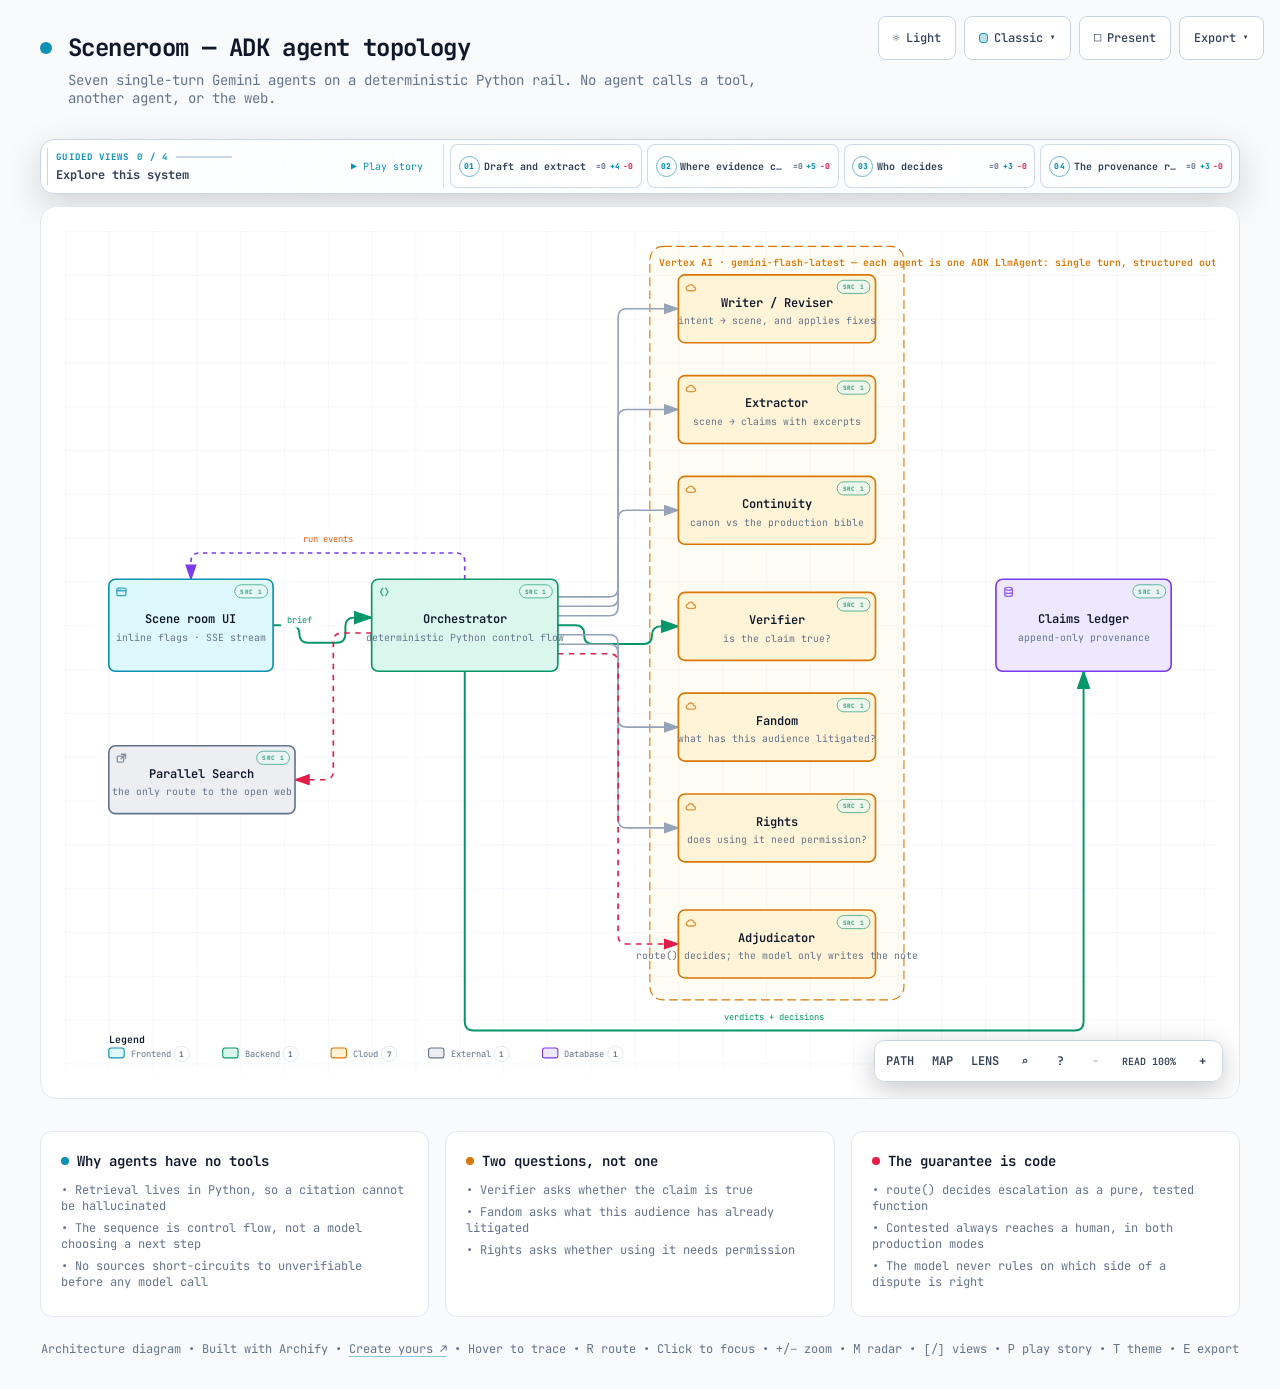
==== docs/sceneroom-agents.html @ 729e1de6 "docs: agent topology diagram, with its source spec The interesting structure is what is absent: no a" ====
<!DOCTYPE html>
<html lang="en" data-theme="dark" data-preset="classic">
<head>
  <meta charset="UTF-8">
  <meta name="viewport" content="width=device-width, initial-scale=1.0">
  <meta name="generator" content="archify 2.12.0">
  <title>Sceneroom — ADK agent topology Diagram</title>
  <script>
    // Resolve the theme before first paint so light-preference users don't
    // see a dark flash. The toolbar script below re-applies with UI state.
    (function () {
      try {
        var theme = null;
        try {
          var param = new URLSearchParams(window.location.search).get('theme');
          if (param === 'light' || param === 'dark') theme = param;
          if (new URLSearchParams(window.location.search).get('embed') === '1') {
            document.documentElement.setAttribute('data-embed', 'true');
          }
          if (new URLSearchParams(window.location.search).get('present') === '1') {
            document.documentElement.setAttribute('data-present', 'true');
          }
        } catch (_) {}
        if (!theme) {
          try { theme = localStorage.getItem('archify-theme'); } catch (_) {}
        }
        if (theme !== 'light' && theme !== 'dark') {
          theme = window.matchMedia('(prefers-color-scheme: light)').matches ? 'light' : 'dark';
        }
        document.documentElement.setAttribute('data-theme', theme);
      } catch (_) {}
    })();
  </script>
  <!-- Async font load: a blackholed network must not block first paint.
       The body font stack falls back to system monospace until it lands. -->
  <link rel="preconnect" href="https://fonts.gstatic.com" crossorigin>
  <link href="https://fonts.googleapis.com/css2?family=JetBrains+Mono:wght@400;500;600;700&display=swap"
        rel="stylesheet" media="print" onload="this.media='all'">
  <noscript>
    <link href="https://fonts.googleapis.com/css2?family=JetBrains+Mono:wght@400;500;600;700&display=swap" rel="stylesheet">
  </noscript>
  <style>
    /* ==========================================================
       THEME VARIABLES — switch by toggling [data-theme] on <html>
       ========================================================== */
    :root,
    [data-theme="dark"] {
      --bg: #020617;
      --grid: #1e293b;
      --text: #ffffff;
      --text-muted: #94a3b8;
      --text-dim: #475569;
      /* UI chrome (menu hints, footer) needs more contrast than SVG .t-dim accents */
      --text-faint: #7d8da1;

      --panel: rgba(15, 23, 42, 0.5);
      --panel-border: #1e293b;
      --lane-fill: rgba(15, 23, 42, 0.22);
      --lane-stroke: #334155;

      --arrow: #64748b;
      --arrow-emphasis: #34d399;

      /* Opaque mask color used behind semi-transparent component fills
         so the arrows drawn underneath are properly hidden. */
      --mask: #0f172a;

      --frontend-fill:    rgba(8, 51, 68, 0.4);
      --frontend-stroke:  #22d3ee;
      --backend-fill:     rgba(6, 78, 59, 0.4);
      --backend-stroke:   #34d399;
      --database-fill:    rgba(76, 29, 149, 0.4);
      --database-stroke:  #a78bfa;
      --cloud-fill:       rgba(120, 53, 15, 0.3);
      --cloud-stroke:     #fbbf24;
      --security-fill:    rgba(136, 19, 55, 0.4);
      --security-stroke:  #fb7185;
      --messagebus-fill:  rgba(251, 146, 60, 0.3);
      --messagebus-stroke:#fb923c;
      --external-fill:    rgba(30, 41, 59, 0.5);
      --external-stroke:  #94a3b8;

      --toolbar-bg:       rgba(15, 23, 42, 0.8);
      --toolbar-border:   #334155;
      --toolbar-text:     #e2e8f0;
      --toolbar-hover:    rgba(15, 23, 42, 0.95);
      --toolbar-menu-bg:  #0f172a;
    }

    [data-theme="light"] {
      --bg: #f8fafc;
      --grid: #e2e8f0;
      --text: #0f172a;
      --text-muted: #64748b;
      --text-dim: #94a3b8;
      --text-faint: #64748b;

      --panel: #ffffff;
      --panel-border: #e2e8f0;
      --lane-fill: rgba(248, 250, 252, 0.65);
      --lane-stroke: #cbd5e1;

      --arrow: #94a3b8;
      --arrow-emphasis: #059669;

      --mask: #ffffff;

      --frontend-fill:    rgba(34, 211, 238, 0.15);
      --frontend-stroke:  #0891b2;
      --backend-fill:     rgba(52, 211, 153, 0.18);
      --backend-stroke:   #059669;
      --database-fill:    rgba(167, 139, 250, 0.2);
      --database-stroke:  #7c3aed;
      --cloud-fill:       rgba(251, 191, 36, 0.18);
      --cloud-stroke:     #d97706;
      --security-fill:    rgba(251, 113, 133, 0.15);
      --security-stroke:  #e11d48;
      --messagebus-fill:  rgba(251, 146, 60, 0.15);
      --messagebus-stroke:#ea580c;
      --external-fill:    rgba(148, 163, 184, 0.18);
      --external-stroke:  #64748b;

      --toolbar-bg:       rgba(255, 255, 255, 0.92);
      --toolbar-border:   #cbd5e1;
      --toolbar-text:     #334155;
      --toolbar-hover:    #ffffff;
      --toolbar-menu-bg:  #ffffff;
    }

    /* ==========================================================
       SIGNAL FLOW — an opt-in, motion-forward visual preset.
       The variables also target a standalone exported SVG, whose
       root carries data-preset and data-theme directly.
       ========================================================== */
    [data-preset="signal-flow"][data-theme="dark"] {
      --bg: #030711;
      --grid: #15233a;
      --panel: rgba(6, 14, 28, 0.78);
      --panel-border: #1d3350;
      --lane-fill: rgba(9, 22, 40, 0.5);
      --lane-stroke: #2c4564;
      --text: #f5fbff;
      --text-muted: #9eb0c7;
      --text-dim: #52667f;
      --text-faint: #7890ad;
      --mask: #07101e;
      --frontend-fill: rgba(6, 182, 212, 0.14);
      --frontend-stroke: #67e8f9;
      --backend-fill: rgba(16, 185, 129, 0.14);
      --backend-stroke: #5eead4;
      --database-fill: rgba(139, 92, 246, 0.16);
      --database-stroke: #c4b5fd;
      --cloud-fill: rgba(245, 158, 11, 0.13);
      --cloud-stroke: #fcd34d;
      --security-fill: rgba(244, 63, 94, 0.13);
      --security-stroke: #fda4af;
      --messagebus-fill: rgba(249, 115, 22, 0.13);
      --messagebus-stroke: #fdba74;
      --external-fill: rgba(71, 85, 105, 0.24);
      --external-stroke: #a5b4c7;
      --arrow: #7890ad;
      --arrow-emphasis: #2dd4bf;
      --toolbar-bg: rgba(7, 16, 30, 0.86);
      --toolbar-border: #29415f;
      --toolbar-menu-bg: #07101e;
    }

    [data-preset="signal-flow"][data-theme="light"] {
      --bg: #f4f9fc;
      --grid: #d4e5ee;
      --panel: rgba(255, 255, 255, 0.82);
      --panel-border: #bfd5e2;
      --lane-fill: rgba(232, 243, 248, 0.62);
      --lane-stroke: #a9c5d5;
      --text: #102638;
      --text-muted: #587287;
      --text-dim: #8aa2b4;
      --text-faint: #668397;
      --mask: #ffffff;
      --frontend-fill: rgba(6, 182, 212, 0.09);
      --frontend-stroke: #0789a1;
      --backend-fill: rgba(5, 150, 105, 0.09);
      --backend-stroke: #087f69;
      --database-fill: rgba(124, 58, 237, 0.09);
      --database-stroke: #7254c7;
      --cloud-fill: rgba(217, 119, 6, 0.08);
      --cloud-stroke: #b9670b;
      --security-fill: rgba(225, 29, 72, 0.08);
      --security-stroke: #c53a59;
      --messagebus-fill: rgba(234, 88, 12, 0.08);
      --messagebus-stroke: #c65f27;
      --external-fill: rgba(100, 116, 139, 0.1);
      --external-stroke: #607a8c;
      --arrow: #7b97aa;
      --arrow-emphasis: #0d9488;
    }

    /* ==========================================================
       BLUEPRINT — a review-first drafting preset for deployment,
       infrastructure, and technical design documentation. It keeps
       the same semantic palette and geometry while trading glow for
       precise grid contrast, squared materials, and drafting marks.
       ========================================================== */
    [data-preset="blueprint"][data-theme="dark"] {
      --bg: #06131f;
      --grid: #17425a;
      --panel: rgba(7, 27, 43, 0.9);
      --panel-border: #27627f;
      --lane-fill: rgba(10, 43, 66, 0.36);
      --lane-stroke: #34799a;
      --text: #e3f6ff;
      --text-muted: #91b8ca;
      --text-dim: #557e92;
      --text-faint: #739caf;
      --mask: #0a2031;
      --frontend-fill: rgba(26, 157, 193, 0.14);
      --frontend-stroke: #66d9ef;
      --backend-fill: rgba(31, 155, 124, 0.13);
      --backend-stroke: #69dfbd;
      --database-fill: rgba(120, 105, 196, 0.14);
      --database-stroke: #b4a8ff;
      --cloud-fill: rgba(197, 145, 43, 0.13);
      --cloud-stroke: #ffd166;
      --security-fill: rgba(199, 76, 104, 0.13);
      --security-stroke: #ff8da1;
      --messagebus-fill: rgba(207, 112, 49, 0.13);
      --messagebus-stroke: #ffad66;
      --external-fill: rgba(84, 119, 139, 0.18);
      --external-stroke: #a7cad9;
      --arrow: #78a3b7;
      --arrow-emphasis: #64dfc1;
      --toolbar-bg: rgba(7, 28, 45, 0.92);
      --toolbar-border: #34799a;
      --toolbar-text: #d8f3ff;
      --toolbar-hover: rgba(18, 58, 83, 0.95);
      --toolbar-menu-bg: #0a2031;
    }

    [data-preset="blueprint"][data-theme="light"] {
      --bg: #edf7fa;
      --grid: #b5d5e1;
      --panel: rgba(249, 253, 255, 0.94);
      --panel-border: #78aabd;
      --lane-fill: rgba(210, 232, 240, 0.42);
      --lane-stroke: #83b2c4;
      --text: #123344;
      --text-muted: #4e7486;
      --text-dim: #86a6b4;
      --text-faint: #668c9d;
      --mask: #f9fdff;
      --frontend-fill: rgba(8, 145, 178, 0.08);
      --frontend-stroke: #087f9c;
      --backend-fill: rgba(5, 128, 101, 0.08);
      --backend-stroke: #08755f;
      --database-fill: rgba(100, 75, 180, 0.08);
      --database-stroke: #6757a8;
      --cloud-fill: rgba(181, 120, 15, 0.08);
      --cloud-stroke: #a86609;
      --security-fill: rgba(190, 48, 80, 0.07);
      --security-stroke: #b32f50;
      --messagebus-fill: rgba(196, 81, 22, 0.07);
      --messagebus-stroke: #b65120;
      --external-fill: rgba(79, 112, 128, 0.08);
      --external-stroke: #506f7e;
      --arrow: #6d93a5;
      --arrow-emphasis: #087f69;
      --toolbar-bg: rgba(247, 252, 254, 0.94);
      --toolbar-border: #8ab5c5;
      --toolbar-text: #294f61;
      --toolbar-hover: #ffffff;
      --toolbar-menu-bg: #f9fdff;
    }

    /* ==========================================================
       EDITORIAL — a warm, publication-minded preset for design
       reviews, launch notes, and documentation. The diagram keeps
       the same semantic palette and exact geometry, but trades
       software chrome for paper, ink, ruled structure, and one
       restrained vermilion accent.
       ========================================================== */
    [data-preset="editorial"][data-theme="dark"] {
      --bg: #181611;
      --grid: #39342a;
      --panel: rgba(35, 31, 24, 0.96);
      --panel-border: #625a4a;
      --lane-fill: rgba(52, 46, 35, 0.46);
      --lane-stroke: #726957;
      --text: #f4eddf;
      --text-muted: #b9ae9b;
      --text-dim: #776e60;
      --text-faint: #9d917e;
      --mask: #231f18;
      --frontend-fill: rgba(43, 133, 142, 0.16);
      --frontend-stroke: #7fc6c7;
      --backend-fill: rgba(63, 132, 92, 0.16);
      --backend-stroke: #8fc29e;
      --database-fill: rgba(117, 91, 141, 0.17);
      --database-stroke: #c0a4d0;
      --cloud-fill: rgba(170, 119, 49, 0.16);
      --cloud-stroke: #d8ad68;
      --security-fill: rgba(157, 69, 65, 0.17);
      --security-stroke: #df9085;
      --messagebus-fill: rgba(174, 79, 42, 0.16);
      --messagebus-stroke: #df946f;
      --external-fill: rgba(126, 115, 96, 0.18);
      --external-stroke: #b8ad99;
      --arrow: #948978;
      --arrow-emphasis: #dd6b3d;
      --toolbar-bg: rgba(35, 31, 24, 0.92);
      --toolbar-border: #625a4a;
      --toolbar-text: #eee5d5;
      --toolbar-hover: #302a20;
      --toolbar-menu-bg: #231f18;
    }

    [data-preset="editorial"][data-theme="light"] {
      --bg: #f2eee5;
      --grid: #d8d0c2;
      --panel: rgba(251, 248, 241, 0.97);
      --panel-border: #c4b9a6;
      --lane-fill: rgba(229, 221, 207, 0.42);
      --lane-stroke: #b8aa94;
      --text: #242018;
      --text-muted: #6f6658;
      --text-dim: #a09788;
      --text-faint: #817767;
      --mask: #fbf8f1;
      --frontend-fill: rgba(31, 117, 126, 0.09);
      --frontend-stroke: #287e84;
      --backend-fill: rgba(42, 119, 75, 0.09);
      --backend-stroke: #397b53;
      --database-fill: rgba(105, 75, 130, 0.09);
      --database-stroke: #765d86;
      --cloud-fill: rgba(157, 103, 31, 0.1);
      --cloud-stroke: #9a671f;
      --security-fill: rgba(153, 58, 52, 0.09);
      --security-stroke: #9e463f;
      --messagebus-fill: rgba(182, 70, 27, 0.09);
      --messagebus-stroke: #ad4b25;
      --external-fill: rgba(101, 91, 75, 0.09);
      --external-stroke: #746b5e;
      --arrow: #8a806f;
      --arrow-emphasis: #bb4c23;
      --toolbar-bg: rgba(251, 248, 241, 0.94);
      --toolbar-border: #c4b9a6;
      --toolbar-text: #40392f;
      --toolbar-hover: #fffdf8;
      --toolbar-menu-bg: #fbf8f1;
    }

    * { margin: 0; padding: 0; box-sizing: border-box; }

    body {
      font-family: 'JetBrains Mono', ui-monospace, SFMono-Regular, Menlo, Consolas, 'DejaVu Sans Mono', 'Liberation Mono', 'Noto Sans Mono CJK SC', 'PingFang SC', 'Hiragino Sans GB', 'Microsoft YaHei', monospace;
      background: var(--bg);
      min-height: 100vh;
      padding: 2rem;
      color: var(--text);
      transition: background 0.2s ease, color 0.2s ease;
    }

    html[data-preset="signal-flow"] body {
      background-image:
        radial-gradient(circle at 18% -8%, rgba(34, 211, 238, 0.14), transparent 34rem),
        radial-gradient(circle at 92% 18%, rgba(139, 92, 246, 0.12), transparent 30rem);
      background-attachment: fixed;
    }
    html[data-preset="signal-flow"][data-theme="light"] body {
      background-image:
        radial-gradient(circle at 18% -8%, rgba(6, 182, 212, 0.12), transparent 34rem),
        radial-gradient(circle at 92% 18%, rgba(139, 92, 246, 0.08), transparent 30rem);
    }
    html[data-preset="blueprint"] body {
      background-image:
        linear-gradient(var(--grid) 1px, transparent 1px),
        linear-gradient(90deg, var(--grid) 1px, transparent 1px);
      background-size: 32px 32px;
      background-position: -1px -1px;
      background-attachment: fixed;
    }
    html[data-preset="editorial"] body {
      background-image:
        linear-gradient(90deg, transparent 0, transparent 5.4rem, color-mix(in srgb, var(--security-stroke) 18%, transparent) 5.4rem, color-mix(in srgb, var(--security-stroke) 18%, transparent) calc(5.4rem + 1px), transparent calc(5.4rem + 1px)),
        repeating-linear-gradient(0deg, transparent 0, transparent 31px, color-mix(in srgb, var(--grid) 36%, transparent) 31px, color-mix(in srgb, var(--grid) 36%, transparent) 32px);
      background-attachment: fixed;
    }

    /* Gallery/embed mode keeps the generated artifact as the source of truth
       while presenting only its diagram surface inside a proof card. */
    html[data-embed="true"] body {
      min-height: 0;
      padding: 0;
      overflow: hidden;
      background: var(--bg);
      background-image: none;
    }
    html[data-embed="true"] .toolbar,
    html[data-embed="true"] .header,
    html[data-embed="true"] .cards,
    html[data-embed="true"] .footer,
    html[data-embed="true"] .diagram-nav,
    html[data-embed="true"] .overview-map,
    html[data-embed="true"] .focus-chip,
    html[data-embed="true"] .route-probe,
    html[data-embed="true"] .semantic-lens,
    html[data-embed="true"] .diagram-guide,
    html[data-embed="true"] .node-finder,
    html[data-embed="true"] .guided-views { display: none !important; }
    html[data-embed="true"] .container { max-width: none; }
    html[data-embed="true"] .diagram-container {
      padding: 0.5rem;
      border: 0;
      border-radius: 0;
      box-shadow: none;
    }
    html[data-embed="true"] .diagram-container svg { min-width: 0; }

    /* Share Chapter Cue lives in the HTML viewer layer, not inside the SVG.
       It gives one-shot embeds a title, authored note, truthful stop order,
       and lifecycle state while canonical diagram geometry stays untouched. */
    .share-chapter-cue { display: none; }
    html[data-embed="true"][data-share-playback="true"] .share-chapter-cue:not([hidden]),
    html[data-embed="true"][data-share-moment="true"] .share-chapter-cue:not([hidden]) {
      position: absolute;
      z-index: 18;
      top: 0.85rem;
      left: 50%;
      display: grid;
      grid-template-columns: auto minmax(9rem, 13.5rem) minmax(0, 1fr);
      align-items: center;
      gap: 0.45rem 0.85rem;
      width: min(52rem, calc(100% - 1.5rem));
      min-height: 3.35rem;
      padding: 0.55rem 0.75rem 0.65rem;
      overflow: hidden;
      border: 1px solid color-mix(in srgb, var(--frontend-stroke) 42%, var(--toolbar-border));
      border-radius: 0.75rem;
      background:
        linear-gradient(115deg, color-mix(in srgb, var(--frontend-fill) 52%, transparent), transparent 45%),
        color-mix(in srgb, var(--toolbar-menu-bg) 92%, transparent);
      color: var(--toolbar-text);
      box-shadow: 0 14px 42px rgba(0, 0, 0, 0.3), inset 0 1px 0 rgba(255, 255, 255, 0.045);
      backdrop-filter: blur(16px);
      pointer-events: none;
      animation: archify-share-cue-enter 280ms cubic-bezier(0.22, 1, 0.36, 1) both;
    }
    html[data-preset="blueprint"] .share-chapter-cue {
      border-radius: 0.2rem;
      background:
        linear-gradient(90deg, color-mix(in srgb, var(--frontend-fill) 46%, transparent), transparent 36%),
        var(--toolbar-menu-bg);
      box-shadow: 0 10px 28px rgba(0, 0, 0, 0.2);
      backdrop-filter: none;
    }
    html[data-preset="editorial"] .share-chapter-cue {
      border-color: var(--panel-border);
      background:
        linear-gradient(90deg, color-mix(in srgb, var(--security-fill) 58%, transparent), transparent 42%),
        var(--toolbar-menu-bg);
      box-shadow: 0 10px 30px color-mix(in srgb, #000 18%, transparent);
      backdrop-filter: none;
    }
    html[data-preset="editorial"] .share-chapter-state { color: var(--arrow-emphasis); }
    html[data-preset="editorial"] .share-chapter-state::before {
      border-radius: 0;
      box-shadow: none;
      transform: rotate(45deg) scale(0.8);
    }
    .share-chapter-index {
      display: grid;
      gap: 0.12rem;
      min-width: 5rem;
      padding-right: 0.75rem;
      border-right: 1px solid var(--toolbar-border);
    }
    .share-chapter-state {
      display: inline-flex;
      align-items: center;
      gap: 0.36rem;
      color: var(--frontend-stroke);
      font-size: 0.5rem;
      font-weight: 800;
      letter-spacing: 0.14em;
      text-transform: uppercase;
    }
    .share-chapter-state::before {
      width: 0.38rem;
      height: 0.38rem;
      border-radius: 50%;
      background: currentColor;
      box-shadow: 0 0 10px currentColor;
      content: '';
    }
    .share-chapter-cue[data-state="playing"] .share-chapter-state::before {
      animation: archify-share-cue-pulse 1.15s ease-in-out infinite;
    }
    .share-chapter-count {
      color: var(--text-faint);
      font-size: 0.5rem;
      font-weight: 700;
      letter-spacing: 0.08em;
      text-transform: uppercase;
    }
    .share-chapter-copy { min-width: 0; }
    .share-chapter-copy strong,
    .share-chapter-copy small,
    .share-chapter-route {
      display: block;
      overflow: hidden;
      text-overflow: ellipsis;
      white-space: nowrap;
    }
    .share-chapter-copy strong {
      color: var(--toolbar-text);
      font-size: 0.6875rem;
      line-height: 1.35;
    }
    .share-chapter-copy small {
      margin-top: 0.08rem;
      color: var(--text-muted);
      font-size: 0.5rem;
      line-height: 1.35;
    }
    .share-chapter-route {
      color: color-mix(in srgb, var(--frontend-stroke) 76%, var(--text-muted));
      font-size: 0.5625rem;
      font-weight: 650;
      letter-spacing: 0.015em;
      text-align: right;
    }
    .share-chapter-progress {
      position: absolute;
      right: 0;
      bottom: 0;
      left: 0;
      height: 2px;
      overflow: hidden;
      background: color-mix(in srgb, var(--toolbar-border) 72%, transparent);
    }
    .share-chapter-progress span {
      display: block;
      width: 100%;
      height: 100%;
      background: linear-gradient(90deg, var(--frontend-stroke), var(--database-stroke));
      box-shadow: 0 0 12px var(--frontend-stroke);
      transform: scaleX(0);
      transform-origin: left center;
    }

    /* Presentation Stage is a viewer-only layer: it gives the live diagram
       the viewport while keeping guided views, theme, focus, and exports real.
       Embed mode wins when both query parameters are present. */
    html[data-present="true"]:not([data-embed="true"]) body {
      height: 100dvh;
      min-height: 0;
      padding: 1rem;
      overflow: hidden;
    }
    html[data-present="true"]:not([data-embed="true"]) .container {
      display: flex;
      flex-direction: column;
      gap: 0.75rem;
      width: 100%;
      max-width: none;
      height: calc(100dvh - 2rem);
    }
    html[data-present="true"]:not([data-embed="true"]) .header {
      flex: none;
      min-width: 0;
      margin: 0;
      padding-right: 23rem;
    }
    html[data-present="true"]:not([data-embed="true"]) .header-row { margin-bottom: 0.25rem; }
    html[data-present="true"]:not([data-embed="true"]) .subtitle {
      overflow: hidden;
      text-overflow: ellipsis;
      white-space: nowrap;
    }
    html[data-present="true"]:not([data-embed="true"]) .guided-views {
      flex: none;
      margin-bottom: 0;
    }
    html[data-present="true"]:not([data-embed="true"]) .diagram-container {
      display: flex;
      flex: 1 1 auto;
      align-items: center;
      justify-content: center;
      min-height: 0;
      padding: 0.75rem;
    }
    html[data-present="true"]:not([data-embed="true"]) .diagram-container > svg {
      width: 100%;
      height: 100%;
      min-width: 0;
    }
    html[data-present="true"]:not([data-embed="true"]) .cards,
    html[data-present="true"]:not([data-embed="true"]) .footer { display: none; }
    html[data-present="true"]:not([data-embed="true"]) #btn-present {
      border-color: var(--frontend-stroke);
      color: var(--frontend-stroke);
    }

    .container { max-width: 1200px; margin: 0 auto; }

    .header { margin-bottom: 2rem; padding-right: 29.5rem; }

    html[data-preset="signal-flow"] .header,
    html[data-preset="blueprint"] .header,
    html[data-preset="editorial"] .header { padding-right: 29.5rem; }

    .header-row {
      display: flex;
      align-items: center;
      gap: 1rem;
      margin-bottom: 0.5rem;
    }

    .pulse-dot {
      width: 12px;
      height: 12px;
      background: var(--frontend-stroke);
      border-radius: 50%;
      animation: none;
    }

    html[data-motion-capable="true"] .pulse-dot { animation: pulse 2s infinite; }

    @keyframes pulse {
      0%, 100% { opacity: 1; }
      50% { opacity: 0.5; }
    }

    h1 {
      font-size: 1.5rem;
      font-weight: 700;
      letter-spacing: -0.025em;
    }

    .subtitle {
      color: var(--text-muted);
      font-size: 0.875rem;
      margin-left: 1.75rem;
    }

    html[data-preset="signal-flow"] .header-row::after {
      content: "SIGNAL FLOW";
      margin-left: auto;
      color: var(--frontend-stroke);
      border: 1px solid var(--frontend-stroke);
      border-radius: 999px;
      padding: 0.28rem 0.6rem;
      font-size: 0.625rem;
      letter-spacing: 0.12em;
      opacity: 0.82;
      box-shadow: 0 0 20px rgba(34, 211, 238, 0.12);
      white-space: nowrap;
    }

    html[data-preset="blueprint"] .pulse-dot {
      width: 10px;
      height: 10px;
      border: 1px solid var(--frontend-stroke);
      border-radius: 1px;
      background: transparent;
      box-shadow: inset 0 0 0 2px var(--bg);
      transform: rotate(45deg);
      animation: none;
    }
    html[data-preset="blueprint"] .header-row::after {
      content: "BLUEPRINT / REV 01";
      margin-left: auto;
      padding: 0.28rem 0.55rem;
      border-top: 1px solid var(--frontend-stroke);
      border-bottom: 1px solid var(--frontend-stroke);
      color: var(--frontend-stroke);
      font-size: 0.5625rem;
      font-weight: 700;
      letter-spacing: 0.14em;
      white-space: nowrap;
    }

    html[data-preset="editorial"] h1,
    html[data-preset="editorial"] .card h3 {
      font-family: Georgia, 'Times New Roman', 'Songti SC', STSong, serif;
      letter-spacing: -0.02em;
    }
    html[data-preset="editorial"] h1 { font-size: 1.72rem; font-weight: 600; }
    html[data-preset="editorial"] .pulse-dot {
      width: 9px;
      height: 9px;
      border: 1px solid var(--arrow-emphasis);
      border-radius: 0;
      background: var(--arrow-emphasis);
      box-shadow: 0 0 0 3px color-mix(in srgb, var(--arrow-emphasis) 14%, transparent);
      transform: rotate(45deg);
      animation: none;
    }
    html[data-preset="editorial"] .header-row::after {
      content: "EDITORIAL / FIELD NOTE";
      margin-left: auto;
      padding: 0.32rem 0 0.24rem;
      border-bottom: 2px solid var(--arrow-emphasis);
      color: var(--arrow-emphasis);
      font-family: Georgia, 'Times New Roman', serif;
      font-size: 0.625rem;
      font-style: italic;
      font-weight: 600;
      letter-spacing: 0.08em;
      white-space: nowrap;
    }

    .diagram-container {
      background: var(--panel);
      border-radius: 1rem;
      border: 1px solid var(--panel-border);
      padding: 1.5rem;
      overflow: hidden;
      position: relative;
    }

    html[data-preset="signal-flow"] .diagram-container {
      position: relative;
      overflow: hidden;
      background: linear-gradient(180deg, rgba(8, 20, 38, 0.82), rgba(3, 8, 18, 0.94));
      box-shadow: inset 0 1px 0 rgba(255, 255, 255, 0.04), 0 28px 80px rgba(0, 0, 0, 0.34);
    }
    html[data-preset="signal-flow"][data-theme="light"] .diagram-container {
      background: linear-gradient(180deg, rgba(255, 255, 255, 0.9), rgba(237, 246, 250, 0.94));
      box-shadow: inset 0 1px 0 rgba(255, 255, 255, 0.72), 0 24px 60px rgba(45, 78, 99, 0.12);
    }
    html[data-preset="blueprint"] .diagram-container {
      border-color: var(--panel-border);
      border-radius: 0.35rem;
      background: var(--panel);
      box-shadow:
        inset 0 0 0 1px color-mix(in srgb, var(--panel-border) 34%, transparent),
        0 18px 48px rgba(0, 0, 0, 0.16);
    }
    html[data-preset="blueprint"] .diagram-container::after {
      content: "";
      position: absolute;
      z-index: 10;
      inset: 0.7rem;
      pointer-events: none;
      background:
        linear-gradient(var(--frontend-stroke), var(--frontend-stroke)) left top / 1.35rem 1px no-repeat,
        linear-gradient(var(--frontend-stroke), var(--frontend-stroke)) left top / 1px 1.35rem no-repeat,
        linear-gradient(var(--frontend-stroke), var(--frontend-stroke)) right top / 1.35rem 1px no-repeat,
        linear-gradient(var(--frontend-stroke), var(--frontend-stroke)) right top / 1px 1.35rem no-repeat,
        linear-gradient(var(--frontend-stroke), var(--frontend-stroke)) left bottom / 1.35rem 1px no-repeat,
        linear-gradient(var(--frontend-stroke), var(--frontend-stroke)) left bottom / 1px 1.35rem no-repeat,
        linear-gradient(var(--frontend-stroke), var(--frontend-stroke)) right bottom / 1.35rem 1px no-repeat,
        linear-gradient(var(--frontend-stroke), var(--frontend-stroke)) right bottom / 1px 1.35rem no-repeat;
      opacity: 0.58;
    }
    html[data-preset="editorial"] .diagram-container {
      overflow: hidden;
      border-color: var(--panel-border);
      border-radius: 0.38rem;
      background:
        linear-gradient(90deg, color-mix(in srgb, var(--security-fill) 58%, transparent), transparent 12%),
        var(--panel);
      box-shadow:
        0 1px 0 color-mix(in srgb, var(--text) 6%, transparent),
        0 18px 48px color-mix(in srgb, #000 19%, transparent);
    }
    html[data-preset="editorial"] .diagram-container::after {
      position: absolute;
      z-index: 10;
      top: 0.72rem;
      right: 1.25rem;
      padding: 0.2rem 0.52rem;
      border: 1px solid var(--panel-border);
      background: var(--panel);
      color: var(--arrow-emphasis);
      content: "ARCHIFY / PLATE 04";
      font-family: Georgia, 'Times New Roman', serif;
      font-size: 0.52rem;
      font-style: italic;
      font-weight: 600;
      letter-spacing: 0.09em;
      pointer-events: none;
    }
    html[data-embed="true"][data-preset="editorial"] .diagram-container::after { display: none; }
    html[data-motion-capable="true"][data-preset="signal-flow"][data-ambient-motion="running"] .diagram-container::before {
      content: "";
      position: absolute;
      inset: 0;
      pointer-events: none;
      background: linear-gradient(115deg, transparent 28%, rgba(103, 232, 249, 0.035) 48%, transparent 68%);
      transform: translateX(-70%);
      animation: archify-signal-scan 4.8s ease-in-out 1 both;
    }

    /* Motion Governor gives the reader a real static state and gives the
       strongest semantic action the only motion budget. Atmosphere resets to
       its authored base instead of freezing mid-cycle. Static artifacts never
       start a decorative pulse or scan. */
    html:not([data-motion-capable="true"]) svg[data-animation="trace"] [data-animate] {
      animation: none !important;
    }
    html[data-motion="still"] .pulse-dot,
    html[data-motion="still"] .diagram-container::before,
    html[data-motion="still"] svg[data-animation="trace"] [data-animate],
    html[data-motion-owner] .pulse-dot,
    html[data-motion-owner] .diagram-container::before,
    html[data-motion-owner] svg[data-animation="trace"] [data-animate],
    html[data-embed="true"] .pulse-dot,
    html[data-embed="true"] .diagram-container::before,
    html[data-share-playback="true"] .pulse-dot,
    html[data-share-playback="true"] .diagram-container::before,
    html[data-document-hidden="true"] .pulse-dot,
    html[data-document-hidden="true"] .diagram-container::before,
    html[data-document-hidden="true"] svg[data-animation="trace"] [data-animate] {
      animation: none !important;
    }
    html[data-motion="still"] .diagram-container::before,
    html[data-motion-owner] .diagram-container::before,
    html[data-embed="true"] .diagram-container::before,
    html[data-share-playback="true"] .diagram-container::before {
      opacity: 0;
    }
    html[data-motion="still"] .guided-view-progress span,
    html[data-motion="still"] .guided-story-caption,
    html[data-motion="still"] .story-trail-flow,
    html[data-motion="still"] .intent-trace-flow,
    html[data-motion="still"] .route-probe-flow,
    html[data-motion="still"] .route-journey-flow,
    html[data-motion="still"] .semantic-lens-flow,
    html[data-motion="still"] .diagram-guide,
    html[data-motion="still"] [data-story-step],
    html[data-motion="still"] .overview-map-live,
    html[data-motion="still"] .guided-view-stop,
    html[data-motion="still"] .share-chapter-cue,
    html[data-motion="still"] .share-chapter-state::before,
    html[data-motion="still"] .share-chapter-progress span,
    html[data-document-hidden="true"] .guided-view-progress span,
    html[data-document-hidden="true"] .story-trail-flow,
    html[data-document-hidden="true"] .intent-trace-flow,
    html[data-document-hidden="true"] .route-probe-flow,
    html[data-document-hidden="true"] .route-journey-flow,
    html[data-document-hidden="true"] .semantic-lens-flow,
    html[data-document-hidden="true"] .diagram-guide,
    html[data-document-hidden="true"] [data-story-step],
    html[data-document-hidden="true"] .overview-map-live,
    html[data-document-hidden="true"] .guided-view-stop,
    html[data-document-hidden="true"] .share-chapter-cue,
    html[data-document-hidden="true"] .share-chapter-state::before,
    html[data-document-hidden="true"] .share-chapter-progress span {
      animation: none !important;
    }
    html[data-motion="still"] .guided-view-progress span {
      transform: scaleX(1) !important;
    }
    html[data-motion="still"] svg[data-story-playing="true"] .story-trail-flow {
      stroke-dasharray: none;
      stroke-dashoffset: 0;
      opacity: 0.55;
    }
    html[data-motion="still"] .intent-trace-flow,
    html[data-motion="still"] .route-probe-flow {
      stroke-dasharray: none;
      stroke-dashoffset: 0;
      opacity: 0.72;
    }
    html[data-motion="still"] .route-journey-overlay,
    html[data-document-hidden="true"] .route-journey-overlay { display: none !important; }
    html[data-motion="still"] .relationship-pulse-overlay,
    html[data-motion="still"] .story-carrier-overlay,
    html[data-document-hidden="true"] .story-carrier-overlay { display: none !important; }
    html[data-motion="still"] .chapter-handoff-overlay { display: none !important; }
    html[data-motion="still"] .chapter-handoff-anchor { animation: none !important; }
    html[data-motion="still"] .guided-view-chapter,
    html[data-motion="still"] svg [data-node-id],
    html[data-motion="still"] svg [data-edge-from],
    html[data-motion="still"] svg [data-detail],
    html[data-motion="still"] svg [data-detail-anchor],
    html[data-motion="still"] svg [data-legend-hit],
    html[data-motion="still"] svg {
      transition: none !important;
    }

    svg {
      width: 100%;
      min-width: min(900px, 100%);
      display: block;
      transform-origin: 0 0;
      transition: transform 0.18s ease;
    }

    .diagram-container.is-camera-moving svg {
      transition: transform 0.42s cubic-bezier(0.22, 1, 0.36, 1);
    }
    .diagram-container.is-camera-transaction svg { transition: none; }
    .diagram-container.is-pannable { cursor: grab; }
    .diagram-container.is-panning { cursor: grabbing; user-select: none; }
    .diagram-container.is-panning svg { transition: none; }

    .diagram-nav {
      position: absolute;
      right: 1rem;
      bottom: 1rem;
      z-index: 12;
      display: inline-flex;
      align-items: center;
      padding: 0.25rem;
      gap: 0.2rem;
      border: 1px solid var(--toolbar-border);
      border-radius: 0.65rem;
      background: var(--toolbar-bg);
      box-shadow: 0 8px 28px rgba(0, 0, 0, 0.22);
      backdrop-filter: blur(10px);
    }
    .diagram-nav button,
    .focus-chip button,
    .guided-views button {
      border: 0;
      background: transparent;
      color: var(--toolbar-text);
      font: inherit;
      cursor: pointer;
    }
    .diagram-nav button {
      min-width: 2rem;
      height: 2rem;
      padding: 0 0.45rem;
      border-radius: 0.4rem;
      font-size: 0.75rem;
      font-weight: 600;
    }
    .diagram-nav button:hover,
    .diagram-nav button:focus-visible,
    .focus-chip button:hover,
    .focus-chip button:focus-visible,
    .guided-views button:hover,
    .guided-views button:focus-visible { background: var(--toolbar-hover); }
    .diagram-nav button:focus-visible,
    .focus-chip button:focus-visible,
    .guided-views button:focus-visible {
      outline: 2px solid var(--frontend-stroke);
      outline-offset: 1px;
    }
    .diagram-nav button:disabled { opacity: 0.38; cursor: default; }
    .diagram-nav [data-view="reset"] { min-width: 3.35rem; font-size: 0.625rem; }
    .diagram-container[data-camera-indicator="true"] .diagram-nav [data-view="reset"] {
      min-width: 5.2rem;
      color: var(--frontend-stroke);
    }
    .diagram-nav #btn-diagram-guide[aria-expanded="true"] {
      color: var(--cloud-stroke);
      background: var(--toolbar-hover);
    }

    /* Semantic Radar is a deliberately simplified, viewer-only overview. It
       uses authored node bounds and the live camera viewport rather than
       cloning the canonical SVG, so IDs, filters, animation, and export state
       stay singular and deterministic. */
    .overview-map {
      position: absolute;
      right: 1rem;
      bottom: 4.15rem;
      z-index: 12;
      width: 11.25rem;
      overflow: hidden;
      border: 1px solid color-mix(in srgb, var(--frontend-stroke) 52%, var(--toolbar-border));
      border-radius: 0.78rem;
      background: var(--toolbar-menu-bg);
      color: var(--toolbar-text);
      box-shadow: 0 16px 42px rgba(0, 0, 0, 0.3);
      backdrop-filter: blur(16px);
      font-size: 0.625rem;
    }
    .overview-map[hidden] { display: none; }
    .overview-map[data-docked="true"] {
      position: fixed;
      right: var(--archify-radar-right, 1rem);
      top: var(--archify-radar-top, 1rem);
      bottom: auto;
    }
    .overview-map[data-docked="true"][data-dock-side="left"] {
      right: auto;
      left: var(--archify-radar-left, 1rem);
    }
    html[data-preset="blueprint"] .overview-map { border-radius: 0.28rem; }
    .overview-map-head {
      display: grid;
      grid-template-columns: auto minmax(0, 1fr) auto;
      align-items: center;
      gap: 0.45rem;
      min-height: 2.25rem;
      padding: 0.42rem 0.48rem 0.38rem 0.55rem;
      border-bottom: 1px solid var(--toolbar-border);
      background: linear-gradient(110deg, color-mix(in srgb, var(--frontend-fill) 45%, transparent), transparent 68%);
    }
    .overview-map-live {
      width: 0.42rem;
      height: 0.42rem;
      border-radius: 50%;
      background: var(--backend-stroke);
      box-shadow: 0 0 0 0 color-mix(in srgb, var(--backend-stroke) 52%, transparent);
      animation: archify-radar-live 2.4s ease-out infinite;
    }
    .overview-map-copy { min-width: 0; line-height: 1.1; }
    .overview-map-copy strong {
      display: block;
      overflow: hidden;
      color: var(--frontend-stroke);
      font-size: 0.59rem;
      letter-spacing: 0.12em;
      text-transform: uppercase;
      white-space: nowrap;
      text-overflow: ellipsis;
    }
    .overview-map-copy small {
      display: block;
      margin-top: 0.18rem;
      overflow: hidden;
      color: var(--text-faint);
      font-size: 0.52rem;
      letter-spacing: 0.04em;
      white-space: nowrap;
      text-overflow: ellipsis;
    }
    .overview-map-close {
      width: 1.55rem;
      height: 1.55rem;
      padding: 0;
      border: 0;
      border-radius: 0.34rem;
      background: transparent;
      color: var(--toolbar-text);
      font: inherit;
      font-size: 0.9rem;
      cursor: pointer;
    }
    .overview-map-close:hover,
    .overview-map-close:focus-visible { background: var(--toolbar-hover); }
    .overview-map-close:focus-visible,
    .overview-map-surface:focus-visible,
    .overview-map-node:focus-visible {
      outline: 2px solid var(--frontend-stroke);
      outline-offset: 1px;
    }
    .overview-map-surface {
      position: relative;
      height: 7rem;
      margin: 0.42rem;
      overflow: hidden;
      border: 1px solid color-mix(in srgb, var(--panel-border) 72%, transparent);
      border-radius: 0.42rem;
      background:
        linear-gradient(color-mix(in srgb, var(--panel-border) 26%, transparent) 1px, transparent 1px),
        linear-gradient(90deg, color-mix(in srgb, var(--panel-border) 26%, transparent) 1px, transparent 1px),
        color-mix(in srgb, var(--bg) 86%, transparent);
      background-size: 12px 12px;
      cursor: crosshair;
      touch-action: none;
    }
    html[data-preset="blueprint"] .overview-map-surface { border-radius: 0.1rem; }
    .overview-map-surface > svg {
      width: 100%;
      height: 100%;
      min-width: 0;
      transform: none !important;
      transition: none !important;
      display: block;
      overflow: visible;
    }
    .overview-map-node {
      fill: var(--backend-stroke);
      fill-opacity: 0.52;
      stroke: var(--backend-stroke);
      stroke-opacity: 0.86;
      vector-effect: non-scaling-stroke;
      cursor: pointer;
      transition: fill-opacity 140ms ease, stroke-width 140ms ease, filter 140ms ease;
    }
    .overview-map-node[data-kind="frontend"],
    .overview-map-node[data-kind="start"] { fill: var(--frontend-stroke); stroke: var(--frontend-stroke); }
    .overview-map-node[data-kind="database"],
    .overview-map-node[data-kind="success"] { fill: var(--database-stroke); stroke: var(--database-stroke); }
    .overview-map-node[data-kind="cloud"],
    .overview-map-node[data-kind="waiting"] { fill: var(--cloud-stroke); stroke: var(--cloud-stroke); }
    .overview-map-node[data-kind="messagebus"] { fill: var(--messagebus-stroke); stroke: var(--messagebus-stroke); }
    .overview-map-node[data-kind="security"],
    .overview-map-node[data-kind="decision"],
    .overview-map-node[data-kind="failure"] { fill: var(--security-stroke); stroke: var(--security-stroke); }
    .overview-map-node[data-kind="external"],
    .overview-map-node[data-kind="neutral"] { fill: var(--external-stroke); stroke: var(--external-stroke); }
    .overview-map-node[data-radar-active="true"],
    .overview-map-node:hover,
    .overview-map-node:focus-visible {
      fill-opacity: 0.92;
      stroke-width: 2.2;
      filter: drop-shadow(0 0 3px currentColor);
    }
    .overview-map-viewport {
      fill: color-mix(in srgb, var(--frontend-fill) 56%, transparent);
      stroke: var(--frontend-stroke);
      stroke-width: 2;
      vector-effect: non-scaling-stroke;
      pointer-events: none;
      filter: drop-shadow(0 0 3px color-mix(in srgb, var(--frontend-stroke) 54%, transparent));
    }
    .overview-map-hint {
      display: flex;
      justify-content: space-between;
      gap: 0.5rem;
      padding: 0 0.52rem 0.46rem;
      color: var(--text-faint);
      font-size: 0.49rem;
      letter-spacing: 0.06em;
      text-transform: uppercase;
    }
    .diagram-nav #btn-overview-map[aria-expanded="true"] {
      color: var(--frontend-stroke);
      background: var(--toolbar-hover);
    }
    .diagram-nav #btn-route-probe[aria-pressed="true"] {
      color: var(--backend-stroke);
      background: var(--toolbar-hover);
    }
    .diagram-nav #btn-semantic-lens[aria-expanded="true"],
    .diagram-nav #btn-semantic-lens[aria-pressed="true"] {
      color: var(--database-stroke);
      background: var(--toolbar-hover);
    }

    /* Semantic Lens turns the compiled node-kind palette into an analytical
       legend. One kind reveals its real traffic; two kinds compare only their
       direct authored relationships. Geometry and the canonical SVG stay put. */
    .semantic-lens {
      position: absolute;
      right: 1rem;
      bottom: 4.15rem;
      z-index: 24;
      width: min(20rem, calc(100% - 2rem));
      overflow: hidden;
      border: 1px solid color-mix(in srgb, var(--database-stroke) 58%, var(--toolbar-border));
      border-radius: 0.82rem;
      background:
        linear-gradient(135deg, color-mix(in srgb, var(--database-fill) 34%, transparent), transparent 48%),
        var(--toolbar-menu-bg);
      color: var(--toolbar-text);
      box-shadow: 0 18px 52px rgba(0, 0, 0, 0.36);
      backdrop-filter: blur(18px);
      animation: archify-lens-in 180ms cubic-bezier(0.22, 1, 0.36, 1);
    }
    .semantic-lens[hidden] { display: none; }
    .semantic-lens[data-dock-side="left"] { left: 1rem; right: auto; }
    .semantic-lens[data-dock-side="right"] { left: auto; right: 1rem; }
    html[data-preset="blueprint"] .semantic-lens { border-radius: 0.28rem; }
    .semantic-lens-head {
      display: grid;
      grid-template-columns: minmax(0, 1fr) auto;
      align-items: start;
      gap: 0.75rem;
      padding: 0.72rem 0.78rem 0.62rem;
      border-bottom: 1px solid var(--toolbar-border);
    }
    .semantic-lens-eyebrow {
      display: block;
      color: var(--database-stroke);
      font-size: 0.5rem;
      font-weight: 800;
      letter-spacing: 0.16em;
      text-transform: uppercase;
    }
    .semantic-lens-title {
      display: block;
      margin-top: 0.16rem;
      color: var(--text);
      font-size: 0.82rem;
      letter-spacing: -0.02em;
    }
    .semantic-lens-close {
      width: 1.75rem;
      height: 1.75rem;
      padding: 0;
      border: 0;
      border-radius: 0.35rem;
      background: transparent;
      color: var(--toolbar-text);
      font: inherit;
      font-size: 1rem;
      cursor: pointer;
    }
    .semantic-lens-close:hover,
    .semantic-lens-close:focus-visible { background: var(--toolbar-hover); }
    .semantic-lens-instruction {
      margin: 0;
      padding: 0.52rem 0.78rem 0.48rem;
      color: var(--text-faint);
      font-size: 0.55rem;
      line-height: 1.45;
    }
    .semantic-lens-kinds {
      display: grid;
      grid-template-columns: 1fr 1fr;
      gap: 0.3rem;
      max-height: min(15rem, 40vh);
      padding: 0 0.5rem 0.5rem;
      overflow-y: auto;
      scrollbar-width: thin;
    }
    .semantic-lens-kind {
      --lens-color: var(--external-stroke);
      display: grid;
      grid-template-columns: auto minmax(0, 1fr) auto;
      align-items: center;
      gap: 0.42rem;
      min-width: 0;
      min-height: 2.15rem;
      padding: 0.35rem 0.42rem;
      border: 1px solid color-mix(in srgb, var(--lens-color) 24%, var(--toolbar-border));
      border-radius: 0.45rem;
      background: color-mix(in srgb, var(--panel) 76%, transparent);
      color: var(--toolbar-text);
      font: inherit;
      text-align: left;
      cursor: pointer;
      transition: border-color 140ms ease, background 140ms ease, opacity 140ms ease;
    }
    html[data-preset="blueprint"] .semantic-lens-kind { border-radius: 0.12rem; }
    .semantic-lens-kind[data-kind="frontend"],
    .semantic-lens-kind[data-kind="start"] { --lens-color: var(--frontend-stroke); }
    .semantic-lens-kind[data-kind="backend"],
    .semantic-lens-kind[data-kind="active"] { --lens-color: var(--backend-stroke); }
    .semantic-lens-kind[data-kind="database"],
    .semantic-lens-kind[data-kind="success"] { --lens-color: var(--database-stroke); }
    .semantic-lens-kind[data-kind="cloud"],
    .semantic-lens-kind[data-kind="waiting"] { --lens-color: var(--cloud-stroke); }
    .semantic-lens-kind[data-kind="messagebus"] { --lens-color: var(--messagebus-stroke); }
    .semantic-lens-kind[data-kind="security"],
    .semantic-lens-kind[data-kind="decision"],
    .semantic-lens-kind[data-kind="failure"] { --lens-color: var(--security-stroke); }
    .semantic-lens-kind:hover,
    .semantic-lens-kind:focus-visible,
    .semantic-lens-kind[aria-pressed="true"] {
      border-color: color-mix(in srgb, var(--lens-color) 78%, var(--toolbar-border));
      background: color-mix(in srgb, var(--lens-color) 11%, var(--panel));
    }
    .semantic-lens-kind:focus-visible,
    .semantic-lens-close:focus-visible,
    .semantic-lens-actions button:focus-visible {
      outline: 2px solid var(--database-stroke);
      outline-offset: 1px;
    }
    .semantic-lens-kind:disabled { opacity: 0.34; cursor: default; }
    .semantic-lens-swatch {
      width: 0.48rem;
      height: 0.48rem;
      border-radius: 50%;
      background: var(--lens-color);
      box-shadow: 0 0 8px color-mix(in srgb, var(--lens-color) 58%, transparent);
    }
    .semantic-lens-kind strong {
      overflow: hidden;
      color: var(--text);
      font-size: 0.61rem;
      text-overflow: ellipsis;
      white-space: nowrap;
    }
    .semantic-lens-kind em {
      color: var(--lens-color);
      font-size: 0.54rem;
      font-style: normal;
      font-weight: 800;
    }
    .semantic-lens-status {
      min-height: 2.5rem;
      margin: 0;
      padding: 0.55rem 0.78rem;
      border-top: 1px solid var(--toolbar-border);
      color: var(--text-faint);
      font-size: 0.55rem;
      line-height: 1.45;
    }
    .semantic-lens-status strong { color: var(--database-stroke); font-weight: 800; }
    .semantic-lens-actions {
      display: flex;
      justify-content: flex-end;
      gap: 0.28rem;
      padding: 0 0.62rem 0.62rem;
    }
    .semantic-lens-actions button {
      min-height: 1.8rem;
      padding: 0.28rem 0.48rem;
      border: 0;
      border-radius: 0.35rem;
      background: transparent;
      color: var(--toolbar-text);
      font: inherit;
      font-size: 0.56rem;
      cursor: pointer;
    }
    .semantic-lens-actions button:hover { background: var(--toolbar-hover); }
    .semantic-lens-actions #semantic-lens-copy { color: var(--database-stroke); }
    @keyframes archify-lens-in {
      from { opacity: 0; transform: translateY(5px) scale(0.985); }
      to { opacity: 1; transform: translateY(0) scale(1); }
    }

    /* Route Probe answers a reader question over the compiled semantic graph:
       choose two stable nodes and reveal the shortest authored directed route.
       The receipt and signal live entirely in the viewer layer. */
    .route-probe {
      position: absolute;
      left: 1rem;
      bottom: 1rem;
      z-index: 12;
      width: min(46rem, calc(100% - 25rem));
      min-width: 18rem;
      overflow: hidden;
      border: 1px solid color-mix(in srgb, var(--backend-stroke) 62%, var(--toolbar-border));
      border-radius: 0.82rem;
      background:
        linear-gradient(115deg, color-mix(in srgb, var(--backend-fill) 50%, transparent), transparent 62%),
        var(--toolbar-menu-bg);
      color: var(--toolbar-text);
      box-shadow: 0 18px 48px rgba(0, 0, 0, 0.3);
      backdrop-filter: blur(16px);
      font-size: 0.625rem;
    }
    .route-probe[hidden] { display: none; }
    .route-probe[data-route-dock="top"] {
      top: 1rem;
      bottom: auto;
    }
    html[data-preset="blueprint"] .route-probe { border-radius: 0.25rem; }
    .route-probe-head {
      display: grid;
      grid-template-columns: minmax(0, 1fr) auto;
      align-items: start;
      gap: 0.65rem;
      padding: 0.52rem 0.58rem 0.44rem;
      border-bottom: 1px solid color-mix(in srgb, var(--toolbar-border) 80%, transparent);
    }
    .route-probe-copy { min-width: 0; }
    .route-probe-eyebrow {
      display: block;
      color: var(--backend-stroke);
      font-size: 0.48rem;
      font-weight: 800;
      letter-spacing: 0.15em;
      text-transform: uppercase;
    }
    .route-probe-title {
      display: block;
      margin-top: 0.14rem;
      overflow: hidden;
      color: var(--toolbar-text);
      font-size: 0.72rem;
      line-height: 1.25;
      white-space: nowrap;
      text-overflow: ellipsis;
    }
    .route-probe-actions { display: flex; gap: 0.2rem; }
    .route-probe button {
      min-height: 1.55rem;
      padding: 0.25rem 0.42rem;
      border: 0;
      border-radius: 0.36rem;
      background: transparent;
      color: var(--toolbar-text);
      font: inherit;
      cursor: pointer;
    }
    .route-probe button:hover,
    .route-probe button:focus-visible { background: var(--toolbar-hover); }
    .route-probe button:focus-visible {
      outline: 2px solid var(--backend-stroke);
      outline-offset: 1px;
    }
    .route-probe-copy-link { color: var(--frontend-stroke) !important; }
    .route-probe-find { color: var(--backend-stroke) !important; }
    .route-probe-copy-link[hidden] { display: none; }
    .route-probe-find[hidden] { display: none; }
    .route-probe-path {
      display: flex;
      align-items: center;
      min-height: 2.2rem;
      padding: 0.42rem 0.58rem 0.24rem;
      overflow-x: auto;
      scrollbar-width: thin;
      white-space: nowrap;
    }
    .route-probe-node,
    .route-probe button.route-probe-node {
      flex: none;
      max-width: 9.5rem;
      overflow: hidden;
      min-height: 1.75rem !important;
      padding: 0.22rem 0.38rem;
      border: 1px solid color-mix(in srgb, var(--backend-stroke) 46%, var(--toolbar-border));
      border-radius: 999px;
      background: color-mix(in srgb, var(--backend-fill) 52%, transparent);
      color: var(--text);
      font-size: 0.56rem;
      font-weight: 700;
      text-overflow: ellipsis;
      white-space: nowrap;
    }
    .route-probe-node[data-endpoint="start"] {
      border-color: var(--frontend-stroke);
      color: var(--frontend-stroke);
    }
    .route-probe-node[data-endpoint="end"] {
      border-color: var(--security-stroke);
      color: var(--security-stroke);
    }
    .route-probe-node[data-route-journey-state="past"] { opacity: 0.66; }
    .route-probe-node[data-route-journey-state="future"] { opacity: 0.48; }
    .route-probe-node[aria-current="step"] {
      border-color: var(--backend-stroke);
      background: color-mix(in srgb, var(--backend-fill) 82%, var(--toolbar-menu-bg));
      color: var(--text);
      box-shadow: 0 0 0 1px color-mix(in srgb, var(--backend-stroke) 42%, transparent), 0 0 14px color-mix(in srgb, var(--backend-stroke) 34%, transparent);
      opacity: 1;
    }
    html[data-preset="blueprint"] .route-probe-node[aria-current="step"] {
      border-style: double;
      border-width: 3px;
      border-radius: 0.2rem;
      box-shadow: none;
    }
    .route-probe-arrow {
      flex: none;
      padding: 0 0.28rem;
      color: var(--text-faint);
      font-size: 0.65rem;
    }
    .route-probe-placeholder {
      color: var(--text-faint);
      font-size: 0.56rem;
      letter-spacing: 0.03em;
    }
    .route-probe-status {
      display: block;
      min-height: 1.45rem;
      padding: 0.08rem 0.58rem 0.44rem;
      color: var(--text-faint);
      font-size: 0.52rem;
      line-height: 1.35;
    }
    .route-journey-controls {
      display: grid;
      grid-template-columns: 2rem minmax(5.8rem, auto) 2rem minmax(4.8rem, auto);
      justify-content: start;
      gap: 0.22rem;
      padding: 0.08rem 0.58rem 0.28rem;
    }
    .route-journey-controls[hidden] { display: none; }
    .route-journey-controls button {
      min-height: 1.8rem;
      border: 1px solid color-mix(in srgb, var(--toolbar-border) 86%, transparent);
      background: color-mix(in srgb, var(--toolbar-bg) 72%, transparent);
      font-size: 0.54rem;
      font-weight: 700;
    }
    .route-journey-controls button:disabled {
      cursor: default;
      opacity: 0.34;
    }
    .route-journey-play { color: var(--backend-stroke) !important; }
    .route-journey-overview { color: var(--frontend-stroke) !important; }
    .route-journey-controls[data-playing="true"] .route-journey-play {
      border-color: color-mix(in srgb, var(--backend-stroke) 64%, var(--toolbar-border));
      background: color-mix(in srgb, var(--backend-fill) 62%, transparent);
    }
    .route-probe[data-state="error"] {
      border-color: color-mix(in srgb, var(--security-stroke) 72%, var(--toolbar-border));
    }
    .route-probe[data-state="error"] .route-probe-status { color: var(--security-stroke); }

    .focus-chip {
      position: absolute;
      left: 1rem;
      top: 1rem;
      z-index: 12;
      display: block;
      width: min(22rem, calc(100% - 13rem));
      max-width: calc(100% - 13rem);
      overflow: hidden;
      border: 1px solid var(--frontend-stroke);
      border-radius: 0.85rem;
      background: var(--toolbar-menu-bg);
      color: var(--toolbar-text);
      box-shadow: 0 18px 48px rgba(0, 0, 0, 0.3);
      backdrop-filter: blur(16px);
      font-size: 0.6875rem;
    }
    .focus-chip[hidden] { display: none; }
    html[data-preset="blueprint"] .focus-chip { border-radius: 0.3rem; }
    .focus-chip button {
      flex: none;
      padding: 0.3rem 0.45rem;
      border-radius: 0.35rem;
      font-size: 0.625rem;
    }
    .relationship-lens-head {
      display: grid;
      grid-template-columns: minmax(0, 1fr) auto;
      align-items: start;
      gap: 0.75rem;
      padding: 0.7rem 0.75rem 0.65rem;
      border-bottom: 1px solid var(--toolbar-border);
      background: linear-gradient(120deg, color-mix(in srgb, var(--frontend-fill) 34%, transparent), transparent 72%);
    }
    .relationship-lens-copy { min-width: 0; }
    .relationship-lens-actions {
      display: flex;
      flex-direction: column;
      align-items: flex-end;
      gap: 0.18rem;
    }
    .relationship-lens-actions button { white-space: nowrap; }
    .relationship-lens-actions #btn-focus-clear {
      display: grid;
      width: 1.75rem;
      height: 1.75rem;
      padding: 0;
      place-items: center;
      color: var(--text-muted);
      font-size: 1rem;
      line-height: 1;
    }
    .relationship-lens-actions #btn-focus-clear:hover,
    .relationship-lens-actions #btn-focus-clear:focus-visible {
      background: var(--toolbar-hover);
      color: var(--text);
    }
    .relationship-lens-actions #btn-focus-copy { color: var(--frontend-stroke); }
    .relationship-lens-actions #btn-focus-relations { display: none; }
    .relationship-lens-eyebrow {
      display: block;
      margin-bottom: 0.18rem;
      color: var(--frontend-stroke);
      font-size: 0.5rem;
      font-weight: 800;
      letter-spacing: 0.14em;
      text-transform: uppercase;
    }
    .relationship-lens-title {
      display: block;
      overflow: hidden;
      color: var(--text);
      font-size: 0.8rem;
      line-height: 1.35;
      text-overflow: ellipsis;
      white-space: nowrap;
    }
    .semantic-passport-detail {
      display: block;
      margin-top: 0.12rem;
      overflow: hidden;
      color: var(--text-muted);
      font-size: 0.625rem;
      line-height: 1.4;
      text-overflow: ellipsis;
      white-space: nowrap;
    }
    .semantic-passport-detail[hidden] { display: none; }
    .semantic-passport-meta {
      display: flex;
      flex-wrap: wrap;
      gap: 0.24rem;
      margin-top: 0.42rem;
    }
    .semantic-passport-meta span,
    .semantic-passport-meta code {
      max-width: 100%;
      overflow: hidden;
      padding: 0.14rem 0.34rem;
      border: 1px solid color-mix(in srgb, var(--toolbar-border) 82%, transparent);
      border-radius: 999px;
      background: color-mix(in srgb, var(--panel) 68%, transparent);
      color: var(--text-faint);
      font: inherit;
      font-size: 0.5rem;
      letter-spacing: 0.04em;
      text-overflow: ellipsis;
      white-space: nowrap;
    }
    .semantic-passport-meta [data-passport="kind"] {
      border-color: color-mix(in srgb, var(--frontend-stroke) 50%, var(--toolbar-border));
      color: var(--frontend-stroke);
      font-weight: 800;
      text-transform: uppercase;
    }
    .semantic-passport-meta [data-passport="tag"] { color: var(--cloud-stroke); }
    .semantic-passport-meta [hidden] { display: none; }
    html[data-preset="blueprint"] .semantic-passport-meta span,
    html[data-preset="blueprint"] .semantic-passport-meta code { border-radius: 0.1rem; }
    .semantic-passport-evidence {
      margin-top: 0.52rem;
      padding: 0.5rem;
      border: 1px solid color-mix(in srgb, var(--backend-stroke) 32%, var(--toolbar-border));
      border-radius: 0.55rem;
      background: color-mix(in srgb, var(--backend-fill) 18%, var(--panel));
    }
    .semantic-passport-evidence[hidden] { display: none; }
    html[data-preset="blueprint"] .semantic-passport-evidence { border-radius: 0.18rem; }
    .semantic-passport-evidence-head {
      display: flex;
      align-items: center;
      justify-content: space-between;
      gap: 0.55rem;
      margin-bottom: 0.35rem;
    }
    .semantic-passport-evidence-status {
      display: inline-flex;
      align-items: center;
      gap: 0.28rem;
      color: var(--backend-stroke);
      font-size: 0.5rem;
      font-weight: 800;
      letter-spacing: 0.08em;
      text-transform: uppercase;
    }
    .semantic-passport-evidence-status::before {
      content: '';
      width: 0.38rem;
      height: 0.38rem;
      border-radius: 50%;
      background: var(--backend-stroke);
      box-shadow: 0 0 0 3px color-mix(in srgb, var(--backend-stroke) 14%, transparent);
    }
    .semantic-passport-repository {
      min-width: 0;
      overflow: hidden;
      color: var(--text-faint);
      font-size: 0.5rem;
      text-decoration: none;
      text-overflow: ellipsis;
      white-space: nowrap;
    }
    .semantic-passport-repository:hover,
    .semantic-passport-repository:focus-visible { color: var(--backend-stroke); }
    .semantic-passport-evidence-links { display: grid; gap: 0.22rem; }
    .semantic-passport-source {
      display: grid;
      grid-template-columns: minmax(0, 1fr) auto;
      gap: 0.15rem 0.45rem;
      align-items: center;
      padding: 0.34rem 0.4rem;
      border: 1px solid transparent;
      border-radius: 0.38rem;
      color: var(--text-muted);
      text-decoration: none;
    }
    .semantic-passport-source:hover,
    .semantic-passport-source:focus-visible {
      border-color: color-mix(in srgb, var(--backend-stroke) 42%, transparent);
      background: color-mix(in srgb, var(--backend-fill) 32%, transparent);
      color: var(--text);
    }
    .semantic-passport-source strong {
      overflow: hidden;
      font-size: 0.5625rem;
      text-overflow: ellipsis;
      white-space: nowrap;
    }
    .semantic-passport-source code {
      color: var(--backend-stroke);
      font: inherit;
      font-size: 0.5rem;
    }
    .semantic-passport-source small {
      grid-column: 1 / -1;
      overflow: hidden;
      color: var(--text-faint);
      font-size: 0.5rem;
      text-overflow: ellipsis;
      white-space: nowrap;
    }
    .relationship-lens-summary {
      display: block;
      margin-top: 0.12rem;
      color: var(--text-faint);
      font-size: 0.5625rem;
    }
    .semantic-passport-reach {
      display: grid;
      gap: 0.28rem;
      margin-top: 0.52rem;
      padding-top: 0.48rem;
      border-top: 1px solid color-mix(in srgb, var(--toolbar-border) 76%, transparent);
    }
    .semantic-passport-reach[hidden] { display: none; }
    .semantic-passport-reach-label {
      color: var(--text-faint);
      font-size: 0.5rem;
      font-weight: 800;
      letter-spacing: 0.1em;
      text-transform: uppercase;
    }
    .semantic-passport-reach-actions {
      display: grid;
      grid-template-columns: repeat(2, minmax(0, 1fr));
      gap: 0.25rem;
    }
    .semantic-passport-reach-actions button {
      display: flex;
      align-items: center;
      justify-content: space-between;
      gap: 0.5rem;
      min-width: 0;
      min-height: 2rem;
      padding: 0.32rem 0.42rem;
      border: 1px solid color-mix(in srgb, var(--toolbar-border) 86%, transparent);
      background: color-mix(in srgb, var(--panel) 70%, transparent);
      color: var(--text-muted);
      text-align: left;
    }
    .semantic-passport-reach-actions button:hover:not(:disabled),
    .semantic-passport-reach-actions button:focus-visible {
      border-color: color-mix(in srgb, var(--frontend-stroke) 62%, var(--toolbar-border));
      color: var(--text);
    }
    .semantic-passport-reach-actions button:focus-visible {
      outline: 2px solid var(--frontend-stroke);
      outline-offset: 1px;
    }
    .semantic-passport-reach-actions button:disabled {
      cursor: default;
      opacity: 0.5;
    }
    .semantic-passport-reach-actions button[aria-pressed="true"] {
      border-color: color-mix(in srgb, var(--reach-color, var(--frontend-stroke)) 72%, var(--toolbar-border));
      background: color-mix(in srgb, var(--reach-fill, var(--frontend-fill)) 48%, transparent);
      color: var(--text);
    }
    #btn-reach-upstream {
      --reach-color: var(--database-stroke);
      --reach-fill: var(--database-fill);
    }
    #btn-reach-downstream {
      --reach-color: var(--backend-stroke);
      --reach-fill: var(--backend-fill);
    }
    .semantic-passport-reach-actions strong {
      color: var(--reach-color, var(--frontend-stroke));
      font-size: 0.625rem;
    }
    .semantic-passport-reach-status {
      color: var(--text-faint);
      font-size: 0.525rem;
      line-height: 1.4;
    }
    .semantic-passport-reach-status[hidden] { display: none; }
    .relationship-lens-list {
      max-height: min(18rem, 46vh);
      overflow: auto;
      padding: 0.4rem;
      scrollbar-width: thin;
      scrollbar-color: var(--frontend-stroke) transparent;
    }
    .relationship-lens-list::-webkit-scrollbar { width: 4px; }
    .relationship-lens-list::-webkit-scrollbar-thumb {
      border-radius: 999px;
      background: color-mix(in srgb, var(--frontend-stroke) 68%, transparent);
    }
    .relationship-lens-group + .relationship-lens-group { margin-top: 0.35rem; }
    .relationship-lens-group-title {
      display: block;
      padding: 0.24rem 0.38rem 0.16rem;
      color: var(--text-faint);
      font-size: 0.5rem;
      font-weight: 800;
      letter-spacing: 0.12em;
      text-transform: uppercase;
    }
    .relationship-lens-row {
      display: grid;
      grid-template-columns: 2.1rem minmax(0, 1fr);
      gap: 0.06rem 0.45rem;
      width: 100%;
      padding: 0.45rem 0.5rem !important;
      text-align: left;
    }
    .relationship-lens-row:hover,
    .relationship-lens-row:focus-visible,
    .relationship-lens-row[data-preview-active="true"] {
      background: var(--toolbar-hover);
      box-shadow: inset 2px 0 0 var(--frontend-stroke);
    }
    .relationship-lens-row:focus-visible {
      outline: 2px solid var(--frontend-stroke);
      outline-offset: -2px;
    }
    .relationship-lens-direction {
      grid-row: 1 / 3;
      align-self: center;
      color: var(--frontend-stroke);
      font-size: 0.5rem;
      font-weight: 800;
      letter-spacing: 0.08em;
    }
    .relationship-lens-row[data-direction="in"] .relationship-lens-direction { color: var(--database-stroke); }
    .relationship-lens-row[data-direction="loop"] .relationship-lens-direction { color: var(--security-stroke); }
    .relationship-lens-row strong {
      overflow: hidden;
      color: var(--text);
      font-size: 0.6875rem;
      text-overflow: ellipsis;
      white-space: nowrap;
    }
    .relationship-lens-row small {
      overflow: hidden;
      color: var(--text-faint);
      font-size: 0.5625rem;
      text-overflow: ellipsis;
      white-space: nowrap;
    }
    .relationship-lens-empty {
      margin: 0;
      padding: 0.75rem;
      color: var(--text-faint);
      font-size: 0.625rem;
      text-align: center;
    }

    /* Diagram Guide keeps the artifact's growing reader vocabulary
       discoverable without widening the permanent control bar. It derives
       honest counts at runtime and delegates every action to an existing
       production interaction instead of creating a second command system. */
    .diagram-guide {
      position: absolute;
      top: 1rem;
      right: 1rem;
      z-index: 26;
      width: min(32rem, calc(100% - 2rem));
      max-height: min(42rem, calc(100% - 2rem));
      overflow: auto;
      border: 1px solid color-mix(in srgb, var(--cloud-stroke) 58%, var(--toolbar-border));
      border-radius: 0.82rem;
      background:
        linear-gradient(135deg, color-mix(in srgb, var(--cloud-fill) 32%, transparent), transparent 42%),
        var(--toolbar-menu-bg);
      color: var(--toolbar-text);
      box-shadow: 0 22px 64px rgba(0, 0, 0, 0.4);
      backdrop-filter: blur(18px);
      animation: archify-guide-in 180ms cubic-bezier(0.22, 1, 0.36, 1);
    }
    .diagram-guide[hidden] { display: none; }
    html[data-preset="blueprint"] .diagram-guide { border-radius: 0.28rem; }
    .diagram-guide-head {
      display: grid;
      grid-template-columns: minmax(0, 1fr) auto;
      align-items: start;
      gap: 1rem;
      padding: 0.82rem 0.9rem 0.68rem;
      border-bottom: 1px solid var(--toolbar-border);
    }
    .diagram-guide-eyebrow {
      display: block;
      color: var(--cloud-stroke);
      font-size: 0.5rem;
      font-weight: 800;
      letter-spacing: 0.16em;
      text-transform: uppercase;
    }
    .diagram-guide-title {
      display: block;
      margin-top: 0.16rem;
      color: var(--text);
      font-size: 0.86rem;
      letter-spacing: -0.02em;
    }
    .diagram-guide-close {
      width: 1.8rem;
      height: 1.8rem;
      border: 0;
      border-radius: 0.35rem;
      background: transparent;
      color: var(--toolbar-text);
      font: inherit;
      font-size: 1rem;
      cursor: pointer;
    }
    .diagram-guide-close:hover,
    .diagram-guide-close:focus-visible { background: var(--toolbar-hover); }
    .diagram-guide-stats {
      display: flex;
      align-items: center;
      gap: 0.5rem;
      margin: 0;
      padding: 0.54rem 0.9rem;
      border-bottom: 1px solid color-mix(in srgb, var(--toolbar-border) 74%, transparent);
      color: var(--text-faint);
      font-size: 0.56rem;
      letter-spacing: 0.025em;
    }
    .diagram-guide-stats::before {
      content: '';
      width: 0.42rem;
      height: 0.42rem;
      flex: none;
      border-radius: 50%;
      background: var(--backend-stroke);
      box-shadow: 0 0 10px color-mix(in srgb, var(--backend-stroke) 72%, transparent);
    }
    .diagram-guide-actions {
      display: grid;
      grid-template-columns: 1fr 1fr;
      gap: 0.38rem;
      padding: 0.62rem;
    }
    .diagram-guide-action {
      --guide-accent: var(--frontend-stroke);
      display: grid;
      grid-template-columns: auto minmax(0, 1fr) auto;
      align-items: center;
      gap: 0.55rem;
      min-height: 4.15rem;
      padding: 0.55rem 0.58rem;
      border: 1px solid color-mix(in srgb, var(--guide-accent) 22%, var(--toolbar-border));
      border-radius: 0.55rem;
      background: color-mix(in srgb, var(--panel) 78%, transparent);
      color: var(--toolbar-text);
      font: inherit;
      text-align: left;
      cursor: pointer;
      transition: border-color 140ms ease, background 140ms ease, transform 140ms ease;
    }
    .diagram-guide-action[data-guide-action="route"] { --guide-accent: var(--backend-stroke); }
    .diagram-guide-action[data-guide-action="map"] { --guide-accent: var(--database-stroke); }
    .diagram-guide-action[data-guide-action="lens"] { --guide-accent: var(--messagebus-stroke); }
    .diagram-guide-action[data-guide-action="story"] { --guide-accent: var(--security-stroke); }
    .diagram-guide-action[data-guide-action="present"] {
      --guide-accent: var(--cloud-stroke);
    }
    .diagram-guide-action:hover,
    .diagram-guide-action:focus-visible {
      border-color: color-mix(in srgb, var(--guide-accent) 76%, var(--toolbar-border));
      background: color-mix(in srgb, var(--guide-accent) 9%, var(--panel));
      transform: translateY(-1px);
    }
    .diagram-guide-action:focus-visible,
    .diagram-guide-close:focus-visible {
      outline: 2px solid var(--cloud-stroke);
      outline-offset: 1px;
    }
    .diagram-guide-action:disabled {
      opacity: 0.42;
      cursor: default;
      transform: none;
    }
    .diagram-guide-index {
      display: grid;
      place-items: center;
      width: 1.65rem;
      height: 1.65rem;
      border: 1px solid color-mix(in srgb, var(--guide-accent) 64%, var(--toolbar-border));
      border-radius: 0.35rem;
      color: var(--guide-accent);
      font-size: 0.5rem;
      font-weight: 800;
      letter-spacing: 0.06em;
    }
    .diagram-guide-action-copy { min-width: 0; }
    .diagram-guide-action strong {
      display: block;
      overflow: hidden;
      color: var(--text);
      font-size: 0.66rem;
      text-overflow: ellipsis;
      white-space: nowrap;
    }
    .diagram-guide-action small {
      display: -webkit-box;
      margin-top: 0.18rem;
      overflow: hidden;
      color: var(--text-faint);
      font-size: 0.5rem;
      line-height: 1.35;
      -webkit-box-orient: vertical;
      -webkit-line-clamp: 2;
    }
    .diagram-guide kbd {
      align-self: start;
      min-width: 1.45rem;
      padding: 0.12rem 0.3rem;
      border: 1px solid var(--toolbar-border);
      border-radius: 0.25rem;
      color: var(--text-faint);
      font: inherit;
      font-size: 0.5rem;
      text-align: center;
    }
    .diagram-guide-shortcuts {
      display: flex;
      flex-wrap: wrap;
      gap: 0.34rem 0.62rem;
      padding: 0.58rem 0.9rem 0.68rem;
      border-top: 1px solid var(--toolbar-border);
      color: var(--text-faint);
      font-size: 0.5rem;
    }
    .diagram-guide-shortcuts span {
      display: inline-flex;
      align-items: center;
      gap: 0.28rem;
      white-space: nowrap;
    }
    .diagram-guide-feedback {
      min-height: 1rem;
      margin: -0.18rem 0.9rem 0.62rem;
      color: var(--security-stroke);
      font-size: 0.5rem;
    }
    .diagram-guide-feedback:empty { display: none; }
    @keyframes archify-guide-in {
      from { opacity: 0; transform: translateY(-5px) scale(0.985); }
      to { opacity: 1; transform: translateY(0) scale(1); }
    }

    .node-finder {
      position: absolute;
      top: 1rem;
      left: 1rem;
      z-index: 24;
      display: flex;
      flex-direction: column;
      width: min(22rem, calc(100% - 2rem));
      max-height: calc(100% - 2rem);
      overflow: hidden;
      border: 1px solid var(--toolbar-border);
      border-radius: 0.85rem;
      background: var(--toolbar-menu-bg);
      color: var(--toolbar-text);
      box-shadow: 0 6px 8px rgba(0, 0, 0, 0.22);
      backdrop-filter: blur(16px);
    }
    .node-finder[hidden] { display: none; }
    .node-finder[data-context="route-source"] {
      border-color: color-mix(in srgb, var(--frontend-stroke) 68%, var(--toolbar-border));
    }
    .node-finder[data-context="route-target"] {
      border-color: color-mix(in srgb, var(--security-stroke) 68%, var(--toolbar-border));
    }
    html[data-preset="blueprint"] .node-finder { border-radius: 0.3rem; }
    .node-finder-head {
      display: flex;
      align-items: center;
      justify-content: space-between;
      gap: 1rem;
      padding: 0.7rem 0.8rem 0.45rem;
    }
    .node-finder-head strong {
      color: var(--text);
      font-size: 0.6875rem;
      letter-spacing: 0.08em;
      text-transform: uppercase;
    }
    .node-finder[data-context="route-source"] .node-finder-head strong { color: var(--frontend-stroke); }
    .node-finder[data-context="route-target"] .node-finder-head strong { color: var(--security-stroke); }
    .node-finder-close {
      width: 1.75rem;
      height: 1.75rem;
      border: 0;
      border-radius: 0.35rem;
      background: transparent;
      color: var(--toolbar-text);
      font: inherit;
      font-size: 1rem;
      cursor: pointer;
    }
    .node-finder-close:hover,
    .node-finder-close:focus-visible { background: var(--toolbar-hover); }
    .node-finder-close:focus-visible,
    .node-finder-result:focus-visible {
      outline: 2px solid var(--frontend-stroke);
      outline-offset: -2px;
    }
    .node-finder-search {
      display: grid;
      grid-template-columns: auto minmax(0, 1fr) auto;
      align-items: center;
      gap: 0.55rem;
      margin: 0 0.55rem 0.55rem;
      padding: 0 0.7rem;
      min-height: 2.6rem;
      border: 1px solid var(--toolbar-border);
      border-radius: 0.55rem;
      background: color-mix(in srgb, var(--panel) 78%, transparent);
      transition: border-color 160ms ease-out, box-shadow 160ms ease-out;
    }
    html[data-preset="blueprint"] .node-finder-search { border-radius: 0.18rem; }
    .node-finder-search > span { color: var(--frontend-stroke); font-size: 0.875rem; }
    .node-finder-search:focus-within {
      border-color: var(--frontend-stroke);
      box-shadow: 0 0 0 2px color-mix(in srgb, var(--frontend-stroke) 20%, transparent);
    }
    .node-finder-input {
      appearance: none;
      width: 100%;
      min-width: 0;
      border: 0;
      outline: 0;
      background: transparent;
      color: var(--text);
      font: inherit;
      font-size: 0.75rem;
    }
    .node-finder-input:focus-visible { outline: none; }
    .node-finder-input::placeholder { color: var(--text-faint); }
    .node-finder kbd {
      padding: 0.1rem 0.32rem;
      border: 1px solid var(--toolbar-border);
      border-radius: 0.25rem;
      color: var(--text-faint);
      font: inherit;
      font-size: 0.5625rem;
    }
    .node-finder-results {
      display: grid;
      flex: 1 1 auto;
      gap: 0;
      min-height: 0;
      max-height: min(18rem, 48vh);
      margin: 0 0.55rem 0.45rem;
      padding: 0;
      overflow-y: auto;
      overscroll-behavior: contain;
      border: 1px solid color-mix(in srgb, var(--toolbar-border) 78%, transparent);
      border-radius: 0.55rem;
      background: color-mix(in srgb, var(--panel) 54%, transparent);
      scroll-padding-block: 0.25rem;
      scrollbar-width: thin;
    }
    html[data-preset="blueprint"] .node-finder-results { border-radius: 0.18rem; }
    .node-finder-result {
      display: grid;
      grid-template-columns: minmax(0, 1fr) auto;
      gap: 0.2rem 0.75rem;
      width: 100%;
      min-height: 3.25rem;
      padding: 0.58rem 0.65rem;
      border: 0;
      border-radius: 0;
      background: transparent;
      color: var(--text);
      font: inherit;
      text-align: left;
      cursor: pointer;
      transition: background-color 160ms ease-out;
    }
    .node-finder-result:not(:last-child) {
      border-bottom: 1px solid color-mix(in srgb, var(--toolbar-border) 62%, transparent);
    }
    .node-finder-result:hover,
    .node-finder-result:focus-visible {
      position: relative;
      z-index: 1;
      background: color-mix(in srgb, var(--frontend-fill) 48%, var(--toolbar-hover));
    }
    .node-finder-result strong {
      overflow: hidden;
      font-size: 0.75rem;
      line-height: 1.25;
      text-overflow: ellipsis;
      white-space: nowrap;
    }
    .node-finder-result small {
      grid-column: 1 / -1;
      overflow: hidden;
      color: var(--text-faint);
      font-size: 0.5625rem;
      letter-spacing: 0.015em;
      text-overflow: ellipsis;
      white-space: nowrap;
    }
    .node-finder-result em {
      align-self: center;
      color: var(--frontend-stroke);
      font-size: 0.625rem;
      font-style: normal;
    }
    .node-finder[data-context^="route-"] .node-finder-result em {
      padding: 0.1rem 0.3rem;
      border: 1px solid color-mix(in srgb, currentColor 52%, transparent);
      border-radius: 999px;
      font-size: 0.5rem;
      font-weight: 800;
      letter-spacing: 0.05em;
      text-transform: uppercase;
    }
    .node-finder[data-context="route-target"] .node-finder-result em { color: var(--security-stroke); }
    .node-finder-empty {
      padding: 1.1rem 0.75rem 1.25rem;
      color: var(--text-faint);
      font-size: 0.6875rem;
      text-align: center;
    }
    .node-finder-status {
      margin: 0;
      padding: 0.1rem 0.8rem 0.65rem;
      color: var(--text-faint);
      font-size: 0.5625rem;
    }

    .guided-views {
      display: grid;
      grid-template-columns: 2.75rem minmax(0, 1fr) 2.75rem auto;
      align-items: stretch;
      gap: 0.35rem;
      min-width: 0;
      margin: 0 0 0.75rem;
      padding: 0.35rem;
      border: 1px solid var(--toolbar-border);
      border-radius: 0.85rem;
      background: var(--toolbar-bg);
      background: linear-gradient(120deg, var(--toolbar-bg), color-mix(in srgb, var(--toolbar-bg) 82%, var(--frontend-fill)));
      box-shadow: 0 12px 36px rgba(0, 0, 0, 0.16);
      backdrop-filter: blur(12px);
    }
    .guided-views[hidden] { display: none; }

    html[data-preset="blueprint"] .guided-views {
      border-color: var(--panel-border);
      border-radius: 0.35rem;
      background:
        linear-gradient(90deg, color-mix(in srgb, var(--frontend-fill) 36%, transparent), transparent 24%),
        var(--toolbar-bg);
      box-shadow: 0 12px 28px rgba(0, 0, 0, 0.12);
    }
    html[data-preset="blueprint"] .guided-views button { border-radius: 0.2rem; }
    html[data-preset="blueprint"] .guided-view-progress { border-radius: 0; }
    html[data-preset="blueprint"] .guided-view-progress span { border-radius: 0; }
    .guided-views button {
      min-width: 0;
      padding: 0.45rem 0.6rem;
      border-radius: 0.55rem;
      font-size: 0.75rem;
    }
    .guided-views > #guided-view-prev,
    .guided-views > #guided-view-next { min-width: 2.75rem; min-height: 2.75rem; }
    .guided-views button:disabled { opacity: 0.3; cursor: default; }
    .guided-view-copy {
      min-width: 0;
      padding: 0.2rem 0.5rem;
      border-left: 1px solid var(--toolbar-border);
      overflow: hidden;
    }
    .guided-view-meta {
      display: flex;
      align-items: center;
      gap: 0.5rem;
      min-height: 1rem;
      margin-bottom: 0.12rem;
      color: var(--frontend-stroke);
      font-size: 0.5625rem;
      font-weight: 700;
      letter-spacing: 0.12em;
      text-transform: uppercase;
    }
    .guided-view-handoff {
      box-sizing: border-box;
      height: 1rem;
      min-width: 0;
      max-width: 15rem;
      overflow: hidden;
      padding: 0 0.38rem;
      border: 1px solid color-mix(in srgb, var(--frontend-stroke) 46%, transparent);
      border-radius: 999px;
      color: var(--toolbar-text);
      background: color-mix(in srgb, var(--frontend-fill) 44%, transparent);
      font-size: 0.5rem;
      line-height: calc(1rem - 2px);
      letter-spacing: 0.06em;
      text-overflow: ellipsis;
      white-space: nowrap;
    }
    .guided-view-handoff[hidden] { display: none; }
    html[data-preset="blueprint"] .guided-view-handoff { border-radius: 0.15rem; }
    .chapter-handoff-overlay { pointer-events: none; }
    .chapter-handoff-anchor {
      fill: color-mix(in srgb, var(--frontend-fill) 10%, transparent);
      stroke: var(--frontend-stroke);
      stroke-width: 2;
      stroke-dasharray: 4 4;
      vector-effect: non-scaling-stroke;
      opacity: 0.96;
      animation: archify-chapter-anchor 0.42s cubic-bezier(0.22, 1, 0.36, 1) both;
    }
    svg[data-chapter-handoff] [data-node-id][data-chapter-role="stay"] { opacity: 1; }
    svg[data-chapter-handoff] [data-node-id][data-chapter-role="enter"] { opacity: 0.78; }
    svg[data-chapter-handoff] [data-node-id][data-chapter-role="leave"] { opacity: 0.26; }
    @keyframes archify-chapter-anchor {
      0% { opacity: 0.35; stroke-dashoffset: 8; }
      45% { opacity: 1; }
      100% { opacity: 0.72; stroke-dashoffset: 0; }
    }
    .guided-view-progress {
      width: 3.5rem;
      height: 2px;
      overflow: hidden;
      border-radius: 999px;
      background: var(--toolbar-border);
    }
    .guided-view-progress span {
      display: block;
      width: 100%;
      height: 100%;
      border-radius: inherit;
      background: var(--frontend-stroke);
      transform: scaleX(0);
      transform-origin: left center;
    }
    .guided-view-copy strong,
    .guided-view-copy small { display: block; overflow: hidden; text-overflow: ellipsis; white-space: nowrap; }
    .guided-view-copy strong { color: var(--toolbar-text); font-size: 0.75rem; line-height: 1.35; }
    .guided-view-copy small { margin-top: 0; color: var(--text-muted); font-size: 0.625rem; line-height: 1.35; }
    .guided-story-caption {
      display: grid;
      grid-template-columns: auto minmax(0, 1fr) auto;
      gap: 0.12rem 0.55rem;
      align-items: center;
      min-width: 0;
      margin-top: 0.18rem;
      padding: 0.3rem 0.5rem;
      overflow: hidden;
      border: 1px solid color-mix(in srgb, var(--frontend-stroke) 32%, var(--toolbar-border));
      border-radius: 0.58rem;
      background: color-mix(in srgb, var(--frontend-fill) 26%, transparent);
      animation: archify-story-caption-in 140ms cubic-bezier(0.22, 1, 0.36, 1) both;
    }
    .guided-story-caption[hidden] { display: none; }
    .guided-story-caption-index {
      grid-row: 1 / span 2;
      align-self: stretch;
      display: inline-grid;
      min-width: 3.3rem;
      place-items: center;
      padding-right: 0.52rem;
      border-right: 1px solid color-mix(in srgb, var(--frontend-stroke) 28%, var(--toolbar-border));
      color: var(--frontend-stroke);
      font-size: 0.5625rem;
      font-weight: 800;
      letter-spacing: 0.08em;
      text-transform: uppercase;
    }
    .guided-story-caption strong,
    .guided-story-caption small {
      display: block;
      min-width: 0;
      overflow: hidden;
      text-overflow: ellipsis;
      white-space: nowrap;
    }
    .guided-story-caption strong { color: var(--toolbar-text); font-size: 0.6875rem; line-height: 1.3; }
    .guided-story-caption small { color: var(--text-muted); font-size: 0.5625rem; line-height: 1.35; }
    .guided-story-caption-next {
      grid-column: 3;
      grid-row: 1 / span 2;
      display: grid;
      min-width: 6.4rem;
      max-width: 9.5rem;
      align-self: stretch;
      align-content: center;
      padding-left: 0.58rem;
      border-left: 1px solid color-mix(in srgb, var(--frontend-stroke) 22%, var(--toolbar-border));
    }
    .guided-story-caption-next[hidden] { display: none; }
    .guided-story-caption-next small {
      color: color-mix(in srgb, var(--frontend-stroke) 72%, var(--text-muted));
      font-weight: 800;
      letter-spacing: 0.09em;
      text-transform: uppercase;
    }
    .guided-story-caption-next strong { color: var(--text-muted); font-weight: 700; }
    html[data-preset="blueprint"] .guided-story-caption { border-radius: 0.2rem; }
    .guided-views[data-story-beat] .guided-view-copy > #guided-view-label,
    .guided-views[data-story-beat] .guided-view-copy > #guided-view-note { display: none; }
    @keyframes archify-story-caption-in {
      from { opacity: 0; transform: translateY(3px); }
      to { opacity: 1; transform: translateY(0); }
    }
    .guided-view-trail {
      display: flex;
      align-items: center;
      gap: 0.28rem;
      min-width: 0;
      min-height: 1.7rem;
      margin-top: 0;
      padding: 0;
      overflow-x: auto;
      color: var(--text-faint);
      overscroll-behavior-x: contain;
      touch-action: pan-x;
      scrollbar-width: none;
      white-space: nowrap;
    }
    .guided-view-trail[hidden] { display: none; }
    .guided-view-trail::-webkit-scrollbar { display: none; }
    .guided-view-trail .guided-view-stop {
      appearance: none;
      box-sizing: border-box;
      display: inline-flex;
      flex: 0 0 auto;
      align-items: center;
      gap: 0.28rem;
      min-height: 1.5rem;
      padding: 0.1rem 0.3rem 0.1rem 0.18rem;
      border: 1px solid transparent;
      border-radius: 999px;
      background: transparent;
      color: var(--text-muted);
      cursor: pointer;
      font-family: inherit;
      font-size: 0.5625rem;
      font-weight: 650;
      letter-spacing: 0.02em;
      line-height: 1;
      transition: background 140ms ease, border-color 140ms ease, color 140ms ease, opacity 140ms ease;
    }
    .guided-view-stop:hover {
      border-color: color-mix(in srgb, var(--frontend-stroke) 36%, transparent);
      background: color-mix(in srgb, var(--frontend-fill) 34%, transparent);
    }
    .guided-view-stop:focus-visible {
      outline: 2px solid var(--frontend-stroke);
      outline-offset: 1px;
    }
    .guided-view-stop:disabled { cursor: wait; }
    .guided-view-stop::before {
      display: inline-grid;
      width: 1rem;
      height: 1rem;
      place-items: center;
      border: 1px solid color-mix(in srgb, var(--frontend-stroke) 54%, var(--toolbar-border));
      border-radius: 50%;
      background: color-mix(in srgb, var(--frontend-fill) 58%, var(--toolbar-bg));
      color: var(--frontend-stroke);
      content: attr(data-story-number);
      font-size: 0.5rem;
      line-height: 1;
    }
    .guided-view-stop + .guided-view-stop::after {
      order: -1;
      color: color-mix(in srgb, var(--frontend-stroke) 58%, var(--text-faint));
      content: '\00b7';
      font-size: 0.65rem;
    }
    .guided-view-stop[data-story-link="forward"]::after { content: '\2192'; }
    .guided-view-stop[data-story-link="reverse"]::after { content: '\2190'; }
    .guided-view-stop[data-story-link="multiple"]::after { content: '\21c4'; }
    .guided-view-stop[data-story-beat-state="pending"] { opacity: 0.38; }
    .guided-view-stop[data-story-beat-state="next"] {
      border-style: dashed;
      border-color: color-mix(in srgb, var(--frontend-stroke) 42%, var(--toolbar-border));
      color: color-mix(in srgb, var(--toolbar-text) 68%, var(--text-muted));
      opacity: 0.58;
    }
    .guided-view-stop[data-story-beat-state="past"] { color: var(--text-muted); opacity: 0.76; }
    .guided-view-stop[data-story-beat-state="active"] {
      border-color: color-mix(in srgb, var(--frontend-stroke) 72%, var(--toolbar-border));
      background: color-mix(in srgb, var(--frontend-fill) 42%, transparent);
      color: var(--toolbar-text);
      font-weight: 800;
      opacity: 1;
    }
    .guided-view-stop[data-story-beat-state="active"]::before {
      border-color: var(--frontend-stroke);
      box-shadow: 0 0 10px color-mix(in srgb, var(--frontend-stroke) 54%, transparent);
    }
    html[data-preset="blueprint"] .guided-view-stop,
    html[data-preset="blueprint"] .guided-view-stop::before { border-radius: 0.1rem; }
    html[data-preset="blueprint"] .guided-view-stop[data-story-beat-state="active"]::before { box-shadow: none; }
    .guided-view-actions { display: flex; align-items: stretch; gap: 0.2rem; }
    .guided-view-actions button { white-space: nowrap; }
    .guided-view-play {
      display: inline-flex;
      align-items: center;
      justify-content: center;
      gap: 0.38rem;
      min-width: 6.25rem !important;
      color: var(--frontend-stroke) !important;
      font-size: 0.625rem !important;
    }
    .guided-view-play[aria-pressed="true"] { background: var(--toolbar-hover); }
    .guided-view-all { min-width: 3.25rem !important; color: var(--text-muted) !important; font-size: 0.625rem !important; }
    .guided-view-beat-link {
      display: inline-flex;
      align-items: center;
      justify-content: center;
      gap: 0.3rem;
      min-width: 5.4rem !important;
      min-height: 1.5rem;
      color: var(--text-muted) !important;
      font-size: 0.5625rem !important;
      letter-spacing: 0.025em;
      transition: background 140ms ease, border-color 140ms ease, color 140ms ease;
    }
    .guided-view-beat-link:not(:disabled):hover {
      border-color: color-mix(in srgb, var(--frontend-stroke) 52%, var(--toolbar-border));
      color: var(--frontend-stroke) !important;
    }
    .guided-view-beat-link[data-copy-state="copied"] {
      border-color: color-mix(in srgb, var(--backend-stroke) 58%, var(--toolbar-border));
      background: color-mix(in srgb, var(--backend-fill) 46%, transparent);
      color: var(--backend-stroke) !important;
    }
    .guided-view-index {
      grid-column: 1 / -1;
      min-width: 0;
      padding: 0.28rem 0.12rem 0.08rem;
      overflow: hidden;
      border-top: 1px solid color-mix(in srgb, var(--toolbar-border) 72%, transparent);
    }
    @media (min-width: 721px) {
      html[data-present="true"]:not([data-embed="true"]) .guided-views[data-playing="true"] .guided-view-index,
      html[data-present="true"]:not([data-embed="true"]) .guided-views[data-playing="true"] .guided-view-beat-link,
      html[data-present="true"]:not([data-embed="true"]) .guided-views[data-playing="true"] .guided-view-all,
      html[data-present="true"]:not([data-embed="true"]) .guided-views[data-playing="true"] .guided-view-trail,
      html[data-present="true"]:not([data-embed="true"]) .guided-views[data-playing="true"] .guided-view-copy > #guided-view-label,
      html[data-present="true"]:not([data-embed="true"]) .guided-views[data-playing="true"] .guided-view-copy > #guided-view-note { display: none; }
      html[data-present="true"]:not([data-embed="true"]) .guided-views[data-playing="true"] .guided-story-caption { margin-top: 0.08rem; }
    }
    .guided-view-chapters {
      display: flex;
      gap: 0.28rem;
      min-width: 0;
      margin: 0;
      padding: 0.08rem 0.05rem 0.2rem;
      overflow-x: auto;
      list-style: none;
      scroll-padding-inline: 0.05rem;
      scroll-snap-type: x proximity;
      scrollbar-width: none;
    }
    .guided-view-chapters::-webkit-scrollbar { display: none; }
    .guided-view-chapters li {
      display: flex;
      flex: 1 1 0;
      min-width: 9.5rem;
      scroll-snap-align: center;
    }
    .guided-view-chapter {
      position: relative;
      display: grid !important;
      grid-template-columns: 1.55rem minmax(0, 1fr) auto;
      align-items: center;
      width: 100%;
      min-height: 2.75rem;
      padding: 0.36rem 0.48rem !important;
      overflow: hidden;
      border: 1px solid color-mix(in srgb, var(--toolbar-border) 86%, transparent) !important;
      border-radius: 0.48rem !important;
      background: color-mix(in srgb, var(--toolbar-bg) 88%, transparent) !important;
      color: var(--text-muted) !important;
      text-align: left;
      transition: background 0.16s ease, border-color 0.16s ease, opacity 0.16s ease;
    }
    .guided-view-chapter:hover {
      border-color: color-mix(in srgb, var(--frontend-stroke) 58%, var(--toolbar-border)) !important;
      background: color-mix(in srgb, var(--frontend-fill) 42%, var(--toolbar-bg)) !important;
    }
    .guided-view-chapter:focus-visible {
      outline: 2px solid var(--frontend-stroke);
      outline-offset: 1px;
    }
    .guided-view-chapter-index {
      display: inline-grid;
      width: 1.32rem;
      height: 1.32rem;
      place-items: center;
      border: 1px solid color-mix(in srgb, var(--frontend-stroke) 48%, var(--toolbar-border));
      border-radius: 50%;
      color: var(--frontend-stroke);
      font-size: 0.5rem;
      font-weight: 800;
      letter-spacing: 0.03em;
    }
    .guided-view-chapter-title {
      min-width: 0;
      overflow: hidden;
      color: var(--toolbar-text);
      font-size: 0.625rem;
      font-weight: 700;
      line-height: 1.3;
      text-overflow: ellipsis;
      white-space: nowrap;
    }
    .guided-view-chapter-count {
      grid-column: 3;
      grid-row: 1;
      margin-left: 0.38rem;
      color: var(--text-faint);
      font-size: 0.5rem;
      font-style: normal;
      font-weight: 650;
      white-space: nowrap;
    }
    .guided-view-chapter-delta {
      display: inline-flex;
      grid-column: 3;
      grid-row: 1;
      align-items: center;
      gap: 0.22rem;
      margin-left: 0.38rem;
      color: var(--text-faint);
      font-size: 0.5rem;
      font-weight: 750;
      letter-spacing: 0.01em;
      white-space: nowrap;
    }
    .guided-view-chapter-delta[hidden] { display: none; }
    .guided-view-chapter-delta [data-delta-kind="stay"] { color: var(--text-muted); }
    .guided-view-chapter-delta [data-delta-kind="enter"] { color: var(--frontend-stroke); }
    .guided-view-chapter-delta [data-delta-kind="leave"] { color: var(--security-stroke); }
    .guided-view-chapter[data-preview-active="true"] {
      border-color: color-mix(in srgb, var(--frontend-stroke) 72%, var(--toolbar-border)) !important;
      background: color-mix(in srgb, var(--frontend-fill) 54%, var(--toolbar-bg)) !important;
    }
    .guided-view-chapter[data-chapter-position="current"] {
      border: 2px solid var(--frontend-stroke) !important;
      padding: calc(0.36rem - 1px) calc(0.48rem - 1px) !important;
      box-shadow: inset 3px 0 0 var(--frontend-stroke);
      color: var(--toolbar-text) !important;
    }
    .guided-view-chapter[data-chapter-position="current"] .guided-view-chapter-index {
      background: var(--frontend-stroke);
      color: var(--bg);
    }
    .guided-view-chapter[data-chapter-position="before"] {
      border-style: solid !important;
      opacity: 0.72;
    }
    .guided-view-chapter[data-chapter-position="after"] { border-style: dashed !important; }
    html[data-preset="signal-flow"] .guided-view-chapter[data-chapter-position="current"] {
      box-shadow: inset 3px 0 0 var(--frontend-stroke), 0 0 18px color-mix(in srgb, var(--frontend-stroke) 18%, transparent);
    }
    html[data-preset="blueprint"] .guided-view-chapter,
    html[data-preset="blueprint"] .guided-view-chapter-index { border-radius: 0.12rem !important; }

    /* Story Shelf — keep every authored chapter and the Play action visible,
       but do not spend a second row on unavailable director controls before
       the reader enters a chapter. Existing data-active-view state expands
       the full guided surface without a new toggle or stored preference. */
    .guided-views[data-active-view="all"] {
      grid-template-columns: minmax(11rem, .72fr) auto minmax(0, 2fr);
      align-items: center;
      padding: 0.28rem 0.35rem;
    }
    .guided-views[data-active-view="all"] > #guided-view-prev,
    .guided-views[data-active-view="all"] > #guided-view-next,
    .guided-views[data-active-view="all"] .guided-view-beat-link,
    .guided-views[data-active-view="all"] .guided-view-all { display: none; }
    .guided-views[data-active-view="all"] .guided-view-copy {
      grid-column: 1;
      grid-row: 1;
      padding: 0.1rem 0.55rem;
    }
    .guided-views[data-active-view="all"] .guided-view-copy > #guided-view-note { display: none; }
    .guided-views[data-active-view="all"] .guided-view-actions {
      display: block;
      grid-column: 2;
      grid-row: 1;
    }
    .guided-views[data-active-view="all"] .guided-view-play { min-height: 2.75rem; }
    .guided-views[data-active-view="all"] .guided-view-index {
      grid-column: 3;
      grid-row: 1;
      padding: 0 0.08rem 0 0.42rem;
      border-top: 0;
      border-left: 1px solid color-mix(in srgb, var(--toolbar-border) 72%, transparent);
    }
    .guided-views[data-active-view="all"] .guided-view-chapters {
      gap: 0.3rem;
      padding: 0;
    }

    .cards {
      display: grid;
      grid-template-columns: repeat(auto-fit, minmax(280px, 1fr));
      gap: 1rem;
      margin-top: 2rem;
    }

    .card {
      background: var(--panel);
      border-radius: 0.75rem;
      border: 1px solid var(--panel-border);
      padding: 1.25rem;
    }

    html[data-preset="signal-flow"] .card {
      background: linear-gradient(145deg, rgba(10, 24, 43, 0.86), rgba(5, 12, 24, 0.92));
      box-shadow: inset 0 1px 0 rgba(255, 255, 255, 0.035);
    }
    html[data-preset="signal-flow"][data-theme="light"] .card {
      background: linear-gradient(145deg, rgba(255, 255, 255, 0.92), rgba(237, 246, 250, 0.9));
      box-shadow: inset 0 1px 0 rgba(255, 255, 255, 0.82), 0 12px 32px rgba(45, 78, 99, 0.08);
    }

    html[data-preset="blueprint"] .card {
      position: relative;
      border-color: var(--panel-border);
      border-radius: 0.3rem;
      background: var(--panel);
      box-shadow: none;
    }
    html[data-preset="blueprint"] .card::before {
      content: "";
      position: absolute;
      top: -1px;
      left: 1rem;
      width: 2.5rem;
      border-top: 2px solid var(--frontend-stroke);
    }

    html[data-preset="editorial"] .card {
      position: relative;
      border-radius: 0.28rem;
      background: var(--panel);
      box-shadow: 0 10px 28px color-mix(in srgb, #000 10%, transparent);
    }
    html[data-preset="editorial"] .card::before {
      position: absolute;
      top: -1px;
      left: 1.25rem;
      width: 3.25rem;
      border-top: 3px solid var(--arrow-emphasis);
      content: "";
    }
    html[data-preset="editorial"] .card-dot { border-radius: 0; transform: rotate(45deg) scale(0.78); }

    .card-header {
      display: flex;
      align-items: center;
      gap: 0.5rem;
      margin-bottom: 0.75rem;
    }

    .card-dot {
      width: 8px;
      height: 8px;
      border-radius: 50%;
    }

    .card-dot.cyan     { background: var(--frontend-stroke); }
    .card-dot.emerald  { background: var(--backend-stroke); }
    .card-dot.violet   { background: var(--database-stroke); }
    .card-dot.amber    { background: var(--cloud-stroke); }
    .card-dot.rose     { background: var(--security-stroke); }
    .card-dot.orange   { background: var(--messagebus-stroke); }
    .card-dot.slate    { background: var(--external-stroke); }

    .card h3 { font-size: 0.875rem; font-weight: 600; color: var(--text); }

    .card ul {
      list-style: none;
      color: var(--text-muted);
      font-size: 0.75rem;
    }

    .card li { margin-bottom: 0.375rem; }

    .footer {
      text-align: center;
      margin-top: 1.5rem;
      color: var(--text-faint);
      font-size: 0.75rem;
    }

    .footer .artifact-start-link {
      color: var(--text-faint);
      text-decoration-color: color-mix(in srgb, var(--frontend-stroke) 48%, transparent);
      text-underline-offset: 0.22em;
      transition: color 0.15s ease, text-decoration-color 0.15s ease;
    }

    .footer .artifact-start-link:hover,
    .footer .artifact-start-link:focus-visible {
      color: var(--frontend-stroke);
      text-decoration-color: currentColor;
    }

    /* ==========================================================
       Print stylesheet — hide interactive controls, force light,
       drop the grid so the diagram doesn't waste ink, use landscape
       so wide diagrams fit, pack summary cards into 2 columns to
       avoid an orphan card on a trailing page.
       ========================================================== */
    @page { size: landscape; margin: 1.5cm; }

    @media print {
      /* Force the FULL light palette — including component fills/strokes and
         lane/arrow colors — so printing from dark theme doesn't put neon
         strokes and translucent dark fills on white paper. */
      :root, [data-theme="dark"], [data-theme="light"] {
        --bg: #ffffff;
        --grid: transparent;
        --panel: #ffffff;
        --panel-border: #e2e8f0;
        --text: #0f172a;
        --text-muted: #475569;
        --text-dim: #94a3b8;
        --text-faint: #64748b;
        --mask: #ffffff;
        --lane-fill: rgba(248, 250, 252, 0.65);
        --lane-stroke: #cbd5e1;
        --arrow: #94a3b8;
        --arrow-emphasis: #059669;
        --frontend-fill:    rgba(34, 211, 238, 0.15);
        --frontend-stroke:  #0891b2;
        --backend-fill:     rgba(52, 211, 153, 0.18);
        --backend-stroke:   #059669;
        --database-fill:    rgba(167, 139, 250, 0.2);
        --database-stroke:  #7c3aed;
        --cloud-fill:       rgba(251, 191, 36, 0.18);
        --cloud-stroke:     #d97706;
        --security-fill:    rgba(251, 113, 133, 0.15);
        --security-stroke:  #e11d48;
        --messagebus-fill:  rgba(251, 146, 60, 0.15);
        --messagebus-stroke:#ea580c;
        --external-fill:    rgba(148, 163, 184, 0.18);
        --external-stroke:  #64748b;
      }
      body { background: #ffffff !important; padding: 0; }
      .container { max-width: none; }
      .toolbar, .diagram-nav, .focus-chip, .guided-views, .archify-toast, .no-print { display: none !important; }
      .chapter-handoff-overlay { display: none !important; }
      svg [data-node-id][data-chapter-role] { opacity: 1 !important; }
      svg[data-chapter-preview] [data-node-id],
      svg[data-chapter-preview] [data-edge-from] { opacity: 1 !important; filter: none !important; }
      .diagram-container, .card { box-shadow: none; border-color: #e2e8f0; }
      html[data-preset="signal-flow"] .diagram-container,
      html[data-preset="signal-flow"] .card { background: #ffffff; }
      .cards { grid-template-columns: 1fr 1fr; }
      /* Ensure elements break sensibly across pages */
      .card { break-inside: avoid; page-break-inside: avoid; }
      .diagram-container { break-inside: avoid; page-break-inside: avoid; }
      .diagram-container svg [data-detail] {
        opacity: 1 !important;
        pointer-events: auto !important;
      }
      .diagram-container svg [data-detail-anchor] { transform: none !important; }
      .diagram-container svg[data-lens-active] [data-node-id],
      .diagram-container svg[data-lens-active] [data-edge-from],
      .diagram-container svg[data-legend-preview-active] [data-node-id],
      .diagram-container svg[data-legend-preview-active] [data-edge-from] {
        opacity: 1 !important;
        filter: none !important;
      }
      [data-legend-bridge-runtime] { display: none !important; }
      .semantic-lens-overlay { display: none !important; }
      .relationship-hit-overlay { display: none !important; }
      .relationship-pulse-overlay { display: none !important; }
      .route-probe-overlay, .route-journey-overlay { display: none !important; }
      .story-trail-overlay,
      .story-carrier-overlay { display: none !important; }
      .diagram-container svg[data-focus-active] [data-node-id],
      .diagram-container svg[data-focus-active] [data-edge-from],
      .diagram-container svg[data-reach-active] [data-node-id],
      .diagram-container svg[data-reach-active] [data-edge-from],
      .diagram-container svg[data-story-beat] [data-story-step],
      .diagram-container svg[data-story-beat] [data-edge-from][data-story-beat-step],
      .diagram-container svg[data-route-active] [data-node-id],
      .diagram-container svg[data-route-active] [data-edge-from] {
        opacity: 1 !important;
        filter: none !important;
        animation: none !important;
      }
      h1, .subtitle { color: #0f172a; }
    }

    /* ==========================================================
       TOOLBAR (theme toggle + export menu)
       ========================================================== */
    .toolbar {
      position: fixed;
      top: 1rem;
      right: 1rem;
      display: flex;
      gap: 0.5rem;
      z-index: 100;
    }
    .toolbar button {
      background: var(--toolbar-bg);
      color: var(--toolbar-text);
      border: 1px solid var(--toolbar-border);
      padding: 0.5rem 0.875rem;
      border-radius: 0.5rem;
      font-family: inherit;
      font-size: 0.75rem;
      font-weight: 500;
      cursor: pointer;
      backdrop-filter: blur(8px);
      transition: background 0.15s, border-color 0.15s;
      display: inline-flex;
      align-items: center;
      gap: 0.375rem;
      min-height: 2.75rem;
    }
    .toolbar button:hover {
      background: var(--toolbar-hover);
      border-color: var(--arrow);
    }
    .toolbar button:focus-visible {
      outline: 2px solid var(--frontend-stroke);
      outline-offset: 2px;
    }
    .toolbar #btn-motion[hidden] { display: none !important; }
    .toolbar #btn-motion { min-width: 4.4rem; }
    .toolbar #btn-motion:disabled { cursor: default; opacity: 0.58; }
    .toolbar .preset-wrap { position: relative; }
    .toolbar #btn-preset { min-width: 5.4rem; }
    .preset-control-mark {
      width: 0.58rem;
      height: 0.58rem;
      flex: 0 0 auto;
      border: 1px solid var(--frontend-stroke);
      border-radius: 0.2rem;
      background: color-mix(in srgb, var(--frontend-stroke) 28%, transparent);
      transition: border-radius 0.15s, box-shadow 0.15s, transform 0.15s;
    }
    #btn-preset[data-preset-option="signal-flow"] .preset-control-mark {
      border-radius: 50%;
      box-shadow: 0 0 10px color-mix(in srgb, var(--frontend-stroke) 78%, transparent);
    }
    #btn-preset[data-preset-option="blueprint"] .preset-control-mark {
      border-radius: 0.06rem;
      background: transparent;
      box-shadow: inset 0 0 0 1px color-mix(in srgb, var(--frontend-stroke) 32%, transparent);
      transform: rotate(45deg) scale(0.84);
    }
    #btn-preset[data-preset-option="editorial"] .preset-control-mark {
      border-color: var(--arrow-emphasis);
      border-radius: 0;
      background: var(--arrow-emphasis);
      box-shadow: 0 0 0 2px color-mix(in srgb, var(--arrow-emphasis) 14%, transparent);
      transform: rotate(45deg) scale(0.72);
    }
    .toolbar .preset-menu {
      position: absolute;
      top: calc(100% + 0.375rem);
      right: 0;
      display: none;
      width: 16.5rem;
      padding: 0.4rem;
      border: 1px solid var(--toolbar-border);
      border-radius: 0.5rem;
      background: var(--toolbar-menu-bg);
      box-shadow: 0 18px 48px rgba(0, 0, 0, 0.3);
    }
    .toolbar .preset-menu.open { display: block; }
    .preset-menu-heading {
      display: flex;
      align-items: baseline;
      justify-content: space-between;
      gap: 1rem;
      padding: 0.42rem 0.6rem 0.55rem;
      color: var(--text-faint);
      font-size: 0.56rem;
      letter-spacing: 0.13em;
      text-transform: uppercase;
    }
    .preset-menu-heading span:last-child {
      font-size: 0.52rem;
      letter-spacing: 0.04em;
      text-transform: none;
    }
    .toolbar .preset-option {
      display: grid;
      grid-template-columns: 2rem minmax(0, 1fr) 1rem;
      align-items: center;
      gap: 0.68rem;
      width: 100%;
      min-height: 3.35rem;
      padding: 0.5rem 0.62rem;
      border: 0;
      border-radius: 0.34rem;
      background: transparent;
      text-align: left;
    }
    .toolbar .preset-option:hover,
    .toolbar .preset-option:focus-visible { background: var(--toolbar-hover); }
    .preset-option-swatch {
      position: relative;
      width: 2rem;
      height: 1.55rem;
      overflow: hidden;
      border: 1px solid #64748b;
      border-radius: 0.24rem;
      background: #0f172a;
      box-shadow: inset 0 0 0 1px rgba(255,255,255,0.04);
    }
    .preset-option-swatch::before,
    .preset-option-swatch::after { position: absolute; content: ""; }
    .preset-option-swatch.classic::before {
      top: 0.42rem;
      right: 0.35rem;
      bottom: 0.42rem;
      left: 0.35rem;
      border: 1px solid #22d3ee;
      border-radius: 0.16rem;
      background: rgba(34, 211, 238, 0.14);
    }
    .preset-option-swatch.signal-flow {
      border-color: #29415f;
      background: linear-gradient(135deg, #07101e 10%, #10243c 100%);
    }
    .preset-option-swatch.signal-flow::before {
      top: 50%;
      right: 0.2rem;
      left: 0.2rem;
      height: 1px;
      background: linear-gradient(90deg, #67e8f9, #c4b5fd);
      box-shadow: 0 0 8px #67e8f9;
    }
    .preset-option-swatch.signal-flow::after {
      top: calc(50% - 0.13rem);
      right: 0.28rem;
      width: 0.26rem;
      height: 0.26rem;
      border-radius: 50%;
      background: #67e8f9;
      box-shadow: 0 0 7px #67e8f9;
    }
    .preset-option-swatch.blueprint {
      border-color: #34799a;
      border-radius: 0.08rem;
      background-color: #0a2031;
      background-image:
        linear-gradient(rgba(102, 217, 239, 0.18) 1px, transparent 1px),
        linear-gradient(90deg, rgba(102, 217, 239, 0.18) 1px, transparent 1px);
      background-size: 0.42rem 0.42rem;
    }
    .preset-option-swatch.blueprint::before {
      top: 0.34rem;
      right: 0.38rem;
      bottom: 0.34rem;
      left: 0.38rem;
      border: 1px solid #66d9ef;
    }
    .preset-option-swatch.editorial {
      border-color: #b8aa94;
      border-radius: 0.08rem;
      background: repeating-linear-gradient(0deg, #f2eee5 0 0.34rem, #d8d0c2 0.36rem, #f2eee5 0.38rem);
    }
    .preset-option-swatch.editorial::before {
      top: 0;
      bottom: 0;
      left: 0.42rem;
      width: 1px;
      background: #c9502d;
      opacity: 0.72;
    }
    .preset-option-swatch.editorial::after {
      top: 0.52rem;
      right: 0.45rem;
      width: 0.38rem;
      height: 0.38rem;
      background: #c9502d;
      transform: rotate(45deg);
    }
    .preset-option-copy { min-width: 0; }
    .preset-option-copy strong,
    .preset-option-copy small { display: block; }
    .preset-option-copy strong {
      color: var(--toolbar-text);
      font-size: 0.72rem;
      font-weight: 600;
    }
    .preset-option-copy small {
      margin-top: 0.16rem;
      overflow: hidden;
      color: var(--text-faint);
      font-size: 0.57rem;
      font-weight: 400;
      white-space: nowrap;
      text-overflow: ellipsis;
    }
    .preset-option-check {
      color: var(--frontend-stroke);
      font-size: 0.78rem;
      opacity: 0;
    }
    .preset-option[aria-checked="true"] .preset-option-check { opacity: 1; }
    html[data-preset="editorial"] .toolbar button,
    html[data-preset="editorial"] .preset-menu,
    html[data-preset="editorial"] .export-menu,
    html[data-preset="editorial"] .overview-map,
    html[data-preset="editorial"] .semantic-lens,
    html[data-preset="editorial"] .route-probe,
    html[data-preset="editorial"] .focus-chip,
    html[data-preset="editorial"] .diagram-guide,
    html[data-preset="editorial"] .node-finder,
    html[data-preset="editorial"] .guided-views,
    html[data-preset="editorial"] .share-chapter-cue {
      border-radius: 0.3rem;
    }
    .motion-control-dot {
      width: 0.46rem;
      height: 0.46rem;
      flex: 0 0 auto;
      border: 1px solid var(--frontend-stroke);
      border-radius: 50%;
      background: var(--frontend-stroke);
      box-shadow: 0 0 9px color-mix(in srgb, var(--frontend-stroke) 72%, transparent);
    }
    #btn-motion[aria-pressed="false"] .motion-control-dot {
      background: transparent;
      box-shadow: none;
    }
    .toolbar .export-wrap { position: relative; }
    .toolbar .export-menu {
      position: absolute;
      top: calc(100% + 0.375rem);
      right: 0;
      background: var(--toolbar-menu-bg);
      border: 1px solid var(--toolbar-border);
      border-radius: 0.5rem;
      padding: 0.375rem;
      min-width: 160px;
      display: none;
      flex-direction: column;
      box-shadow: 0 4px 20px rgba(0,0,0,0.25);
    }
    .toolbar .export-menu.open { display: flex; }
    .toolbar .export-menu button {
      background: transparent;
      border: 0;
      justify-content: space-between;
      width: 100%;
      text-align: left;
      padding: 0.5rem 0.75rem;
    }
    .toolbar .export-menu button[hidden] { display: none; }
    .toolbar .export-menu button:hover {
      background: var(--toolbar-hover);
    }
    .toolbar .export-menu .hint {
      color: var(--text-faint);
      font-size: 0.625rem;
    }
    .toolbar .export-menu hr {
      border: 0;
      border-top: 1px solid var(--toolbar-border);
      margin: 0.25rem 0.375rem;
      opacity: 0.5;
    }

    /* Toast — brief feedback for actions like "copied" */
    .archify-toast {
      position: fixed;
      top: 1rem;
      left: 50%;
      transform: translateX(-50%) translateY(-8px);
      background: var(--toolbar-menu-bg);
      color: var(--text);
      border: 1px solid var(--toolbar-border);
      padding: 0.5rem 1rem;
      border-radius: 0.5rem;
      font-family: inherit;
      font-size: 0.75rem;
      opacity: 0;
      transition: opacity 0.2s, transform 0.2s;
      z-index: 200;
      pointer-events: none;
      box-shadow: 0 4px 20px rgba(0,0,0,0.25);
    }
    .archify-toast.show {
      opacity: 1;
      transform: translateX(-50%) translateY(0);
    }

    @media (max-width: 720px) {
      body { padding: 1rem; }
      .toolbar .preset-menu {
        position: fixed;
        top: 4.5rem;
        right: 1rem;
        left: 1rem;
        width: auto;
      }
      .toolbar {
        position: relative;
        justify-content: flex-end;
        margin-bottom: 1rem;
      }
      .header { margin-bottom: 1.25rem; padding-right: 0; }
      html[data-preset="signal-flow"] .header,
      html[data-preset="blueprint"] .header,
      html[data-preset="editorial"] .header { padding-right: 0; }
      .header-row {
        gap: 0.75rem;
        align-items: flex-start;
      }
      html[data-preset="signal-flow"] .header-row,
      html[data-preset="blueprint"] .header-row,
      html[data-preset="editorial"] .header-row { flex-wrap: wrap; }
      html[data-preset="signal-flow"] .header-row::after {
        margin-left: 0;
        order: 3;
      }
      html[data-preset="blueprint"] .header-row::after {
        margin-left: 0;
        order: 3;
      }
      html[data-preset="editorial"] .header-row::after {
        margin-left: 0;
        order: 3;
      }
      h1 {
        font-size: 1.25rem;
        line-height: 1.25;
      }
      .subtitle {
        margin-left: 0;
        font-size: 0.8125rem;
        line-height: 1.55;
      }
      .diagram-container {
        padding: 0.75rem;
        border-radius: 0.75rem;
      }
      html:not([data-embed="true"]) .diagram-container {
        padding: 0.75rem 0.75rem 4.25rem;
      }
      html:not([data-embed="true"]) .diagram-container[data-wide-diagram="true"] {
        overflow-x: auto;
        overflow-y: hidden;
        overscroll-behavior-x: contain;
        scrollbar-width: thin;
        scroll-behavior: smooth;
      }
      html:not([data-embed="true"]) .diagram-container[data-wide-diagram="true"] > svg {
        min-width: 720px;
      }
      html:not([data-embed="true"]) .diagram-container[data-wide-diagram="true"] .diagram-nav,
      html:not([data-embed="true"]) .diagram-container[data-wide-diagram="true"] .overview-map,
      html:not([data-embed="true"]) .diagram-container[data-wide-diagram="true"] .focus-chip,
      html:not([data-embed="true"]) .diagram-container[data-wide-diagram="true"] .route-probe,
      html:not([data-embed="true"]) .diagram-container[data-wide-diagram="true"] .semantic-lens,
      html:not([data-embed="true"]) .diagram-container[data-wide-diagram="true"] .diagram-guide,
      html:not([data-embed="true"]) .diagram-container[data-wide-diagram="true"] .node-finder {
        transform: translateX(var(--archify-scroll-x, 0px));
      }
      .diagram-nav { right: 0.5rem; bottom: 0.5rem; }
      .overview-map {
        right: 0.5rem;
        bottom: 3.7rem;
        width: min(10.25rem, calc(100% - 1rem));
      }
      .overview-map[data-docked="true"] {
        right: 0.5rem;
        top: var(--archify-radar-top, 0.5rem);
        bottom: auto;
        transform: none !important;
      }
      .overview-map[data-docked="true"][data-dock-side="left"] {
        right: auto;
        left: 0.5rem;
      }
      .overview-map-surface { height: 4rem; }
      .semantic-lens {
        right: 0.5rem;
        bottom: 3.7rem;
        width: calc(100% - 1rem);
        max-height: calc(100% - 4.2rem);
      }
      .semantic-lens[data-dock-side] { left: auto; right: 0.5rem; }
      .semantic-lens-kinds { max-height: min(12rem, 34vh); }
      .focus-chip {
        left: 0.5rem;
        top: 0.5rem;
        width: calc(100% - 1rem);
        max-width: none;
      }
      .relationship-lens-list { max-height: min(12rem, 38vh); }
      .relationship-lens-actions #btn-focus-relations { display: block; color: var(--database-stroke); }
      .focus-chip:not([data-relations-expanded="true"]) .relationship-lens-head { border-bottom-color: transparent; }
      .focus-chip:not([data-relations-expanded="true"]) .relationship-lens-list { display: none; }
      /* While a mobile reader previews one relationship, turn the full Lens
         into a compact peek card. This keeps the exact source and target on
         canvas instead of covering them with a long, scrollable list. */
      .focus-chip[data-relationship-previewing="true"] .relationship-lens-list {
        max-height: none;
        padding: 0.35rem;
        overflow: hidden;
      }
      .focus-chip[data-relationship-previewing="true"] .relationship-lens-group { margin: 0; }
      .focus-chip[data-relationship-previewing="true"] .relationship-lens-group-title,
      .focus-chip[data-relationship-previewing="true"] .relationship-lens-row:not([data-preview-active="true"]) {
        display: none;
      }
      .node-finder {
        top: 0.5rem;
        left: 0.5rem;
        width: min(22rem, calc(100% - 1rem));
        max-height: calc(100% - 1rem);
      }
      .diagram-guide {
        top: 0.5rem;
        right: 0.5rem;
        left: 0.5rem;
        width: auto;
        max-height: calc(100% - 1rem);
      }
      .diagram-guide-head { padding: 0.62rem 0.7rem 0.52rem; }
      .diagram-guide-stats { padding: 0.42rem 0.7rem; }
      .diagram-guide-actions {
        grid-template-columns: 1fr;
        gap: 0.28rem;
        padding: 0.42rem;
      }
      .diagram-guide-action {
        min-height: 3.1rem;
        padding: 0.42rem 0.48rem;
      }
      .diagram-guide-action small {
        display: block;
        overflow: hidden;
        text-overflow: ellipsis;
        white-space: nowrap;
      }
      .diagram-guide-index {
        width: 1.5rem;
        height: 1.5rem;
      }
      .diagram-guide-shortcuts { padding: 0.46rem 0.7rem 0.52rem; }
      .diagram-guide-action[data-guide-action="present"] { grid-column: auto; }
      .route-probe[data-guide-open="true"] {
        visibility: hidden;
        pointer-events: none;
      }
      .node-finder-results { max-height: min(16rem, 38vh); }
      .route-probe {
        left: 0.5rem;
        bottom: 3.7rem;
        width: calc(100% - 1rem);
        min-width: 0;
      }
      .route-probe[data-route-dock="top"] {
        top: 0.5rem;
        bottom: auto;
      }
      .route-probe[data-finder-open="true"] {
        visibility: hidden;
        pointer-events: none;
      }
      .route-probe-head { padding: 0.45rem 0.48rem 0.38rem; }
      .route-probe-path { padding: 0.35rem 0.48rem 0.2rem; }
      .route-probe-node { min-height: 2.75rem !important; }
      .route-journey-controls {
        grid-template-columns: 2.75rem minmax(0, 1fr) 2.75rem minmax(0, 1fr);
        padding: 0.08rem 0.48rem 0.32rem;
      }
      .route-journey-controls button { min-height: 2.75rem; }
      .route-probe-status { padding: 0.05rem 0.48rem 0.38rem; }
      .route-probe-node { max-width: 7.5rem; }
      .guided-views {
        grid-template-columns: 2.75rem minmax(0, 1fr) 2.75rem;
        gap: 0.2rem;
        padding: 0.25rem;
      }
      .guided-view-actions {
        grid-column: 1 / -1;
        display: grid;
        grid-template-columns: repeat(3, minmax(0, 1fr));
      }
      .guided-views > #guided-view-prev,
      .guided-views > #guided-view-next {
        align-self: center;
        height: 2.75rem;
      }
      .guided-view-play,
      .guided-view-all,
      .guided-view-beat-link { min-height: 2.75rem; }
      .guided-view-copy small { white-space: normal; }
      .guided-story-caption { padding: 0.32rem 0.45rem; }
      .guided-story-caption-index { min-width: 2.9rem; padding-right: 0.42rem; }
      .guided-story-caption strong,
      .guided-story-caption small { white-space: normal; }
      .guided-story-caption-next { display: none; }
      .guided-view-trail { min-height: 2rem; }
      .guided-view-trail .guided-view-stop {
        min-height: 2rem;
        padding: 0.22rem 0.42rem 0.22rem 0.28rem;
      }
      .guided-view-handoff { max-width: min(9rem, 32vw); }
      .guided-view-index { padding-top: 0.35rem; }
      .guided-view-chapters {
        gap: 0.35rem;
        scroll-padding-inline: 0.2rem;
      }
      .guided-view-chapters li {
        flex: 0 0 min(14rem, 78vw);
        min-width: 0;
      }
      .guided-view-chapter { min-height: 2.75rem; }
      .guided-views[data-active-view="all"] {
        grid-template-columns: minmax(0, 1fr) auto;
        gap: 0.2rem;
        padding: 0.25rem;
      }
      .guided-views[data-active-view="all"] .guided-view-copy {
        grid-column: 1;
        grid-row: 1;
      }
      .guided-views[data-active-view="all"] .guided-view-actions {
        grid-column: 2;
        grid-row: 1;
      }
      .guided-views[data-active-view="all"] .guided-view-play {
        min-width: 6rem !important;
        min-height: 2.75rem;
      }
      .guided-views[data-active-view="all"] .guided-view-index {
        grid-column: 1 / -1;
        grid-row: 2;
        padding: 0.3rem 0.08rem 0;
        border-top: 1px solid color-mix(in srgb, var(--toolbar-border) 72%, transparent);
        border-left: 0;
      }
      html[data-embed="true"][data-share-playback="true"] .share-chapter-cue:not([hidden]),
      html[data-embed="true"][data-share-moment="true"] .share-chapter-cue:not([hidden]) {
        top: 0.5rem;
        grid-template-columns: auto minmax(0, 1fr);
        gap: 0.28rem 0.55rem;
        width: calc(100% - 1rem);
        min-height: 0;
        padding: 0.45rem 0.55rem 0.55rem;
      }
      html[data-embed="true"][data-share-playback="true"] .diagram-container {
        padding-top: 4.25rem;
      }
      html[data-embed="true"][data-share-moment="true"] .diagram-container {
        padding-top: 4.25rem;
      }
      .share-chapter-index {
        min-width: 4.4rem;
        padding-right: 0.5rem;
      }
      .share-chapter-copy small { font-size: 0.46rem; }
      .share-chapter-route {
        grid-column: 1 / -1;
        font-size: 0.5rem;
        text-align: left;
      }
      .cards {
        grid-template-columns: 1fr;
        margin-top: 1rem;
      }
      html[data-present="true"]:not([data-embed="true"]) body { padding: 0.5rem; }
      html[data-present="true"]:not([data-embed="true"]) .container {
        gap: 0.5rem;
        height: calc(100dvh - 1rem);
      }
      html[data-present="true"]:not([data-embed="true"]) .toolbar {
        position: fixed;
        top: 0.5rem;
        right: 0.5rem;
        margin: 0;
        gap: 0.25rem;
      }
      html[data-present="true"]:not([data-embed="true"]) .toolbar button {
        min-height: 2.75rem;
        padding: 0.42rem 0.58rem;
      }
      html[data-present="true"]:not([data-embed="true"]) .header {
        min-height: 2.25rem;
        padding: 3.5rem 0 0;
      }
      html[data-present="true"]:not([data-embed="true"]) .header-row {
        min-height: 2.25rem;
        margin: 0;
        align-items: center;
        flex-wrap: nowrap;
      }
      html[data-present="true"]:not([data-embed="true"]) .header-row::after,
      html[data-present="true"]:not([data-embed="true"]) .pulse-dot,
      html[data-present="true"]:not([data-embed="true"]) .subtitle { display: none; }
      html[data-present="true"]:not([data-embed="true"]) h1 {
        flex: 1 1 auto;
        min-width: 0;
        max-width: 100%;
        overflow: hidden;
        font-size: 0.875rem;
        text-overflow: ellipsis;
        white-space: nowrap;
      }
      html[data-present="true"]:not([data-embed="true"]) .guided-views {
        padding: 0.2rem;
      }
      html[data-present="true"]:not([data-embed="true"]) .guided-view-copy small { display: none; }
      html[data-present="true"]:not([data-embed="true"]) .guided-story-caption small { display: block; }
      html[data-present="true"]:not([data-embed="true"]) .diagram-container { padding: 0.5rem 0.5rem 3.75rem; }
      html[data-present="true"]:not([data-embed="true"]) .diagram-container[data-wide-diagram="true"] > svg {
        width: 720px;
        height: auto;
        min-width: 720px;
      }
    }

    @media (prefers-reduced-motion: reduce) {
      .guided-story-caption { animation: none !important; }
    }

    @media (max-width: 360px) {
      .toolbar { gap: 0.25rem; }
      .toolbar button { padding-right: 0.58rem; padding-left: 0.58rem; }
      .toolbar #btn-motion { min-width: 4.4rem; padding-right: 0.58rem; padding-left: 0.58rem; }
      #theme-label, #preset-label, #present-label { display: none; }
      .guided-view-handoff { max-width: 6.5rem; }
    }

    /* ==========================================================
       SVG SEMANTIC CLASSES — use these instead of inline fill/stroke
       ========================================================== */
    .c-grid       { stroke: var(--grid); fill: none; }
    .c-mask       { fill: var(--mask); stroke: none; }

    .c-frontend   { fill: var(--frontend-fill);   stroke: var(--frontend-stroke); }
    .c-backend    { fill: var(--backend-fill);    stroke: var(--backend-stroke); }
    .c-database   { fill: var(--database-fill);   stroke: var(--database-stroke); }
    .c-cloud      { fill: var(--cloud-fill);      stroke: var(--cloud-stroke); }
    .c-security   { fill: var(--security-fill);   stroke: var(--security-stroke); }
    .c-messagebus { fill: var(--messagebus-fill); stroke: var(--messagebus-stroke); }
    .c-external   { fill: var(--external-fill);   stroke: var(--external-stroke); }

    /* Text helpers */
    .t-primary { fill: var(--text); }
    .t-muted   { fill: var(--text-muted); }
    .t-dim     { fill: var(--text-dim); }
    .t-frontend   { fill: var(--frontend-stroke); }
    .t-backend    { fill: var(--backend-stroke); }
    .t-database   { fill: var(--database-stroke); }
    .t-cloud      { fill: var(--cloud-stroke); }
    .t-security   { fill: var(--security-stroke); }
    .t-messagebus { fill: var(--messagebus-stroke); }
    .t-external   { fill: var(--external-stroke); }

    /* Semantic Sigils are small authored role stamps, not icons from a brand
       pack and not viewer controls. Prefix selectors with svg so the canonical
       export's SVG-only stylesheet collector keeps them automatically. */
    svg .semantic-sigil {
      fill: none;
      stroke: currentColor;
      stroke-width: 1.35;
      stroke-linecap: round;
      stroke-linejoin: round;
      opacity: 0.76;
      pointer-events: none;
    }
    svg .semantic-sigil > * { vector-effect: non-scaling-stroke; }
    svg .semantic-sigil .sigil-fill { fill: currentColor; stroke: none; }
    svg .s-frontend   { color: var(--frontend-stroke); }
    svg .s-backend    { color: var(--backend-stroke); }
    svg .s-database   { color: var(--database-stroke); }
    svg .s-cloud      { color: var(--cloud-stroke); }
    svg .s-security   { color: var(--security-stroke); }
    svg .s-messagebus { color: var(--messagebus-stroke); }
    svg .s-external   { color: var(--external-stroke); }

    /* Reading Depth is a viewer-only level-of-detail layer. MAP preserves the
       authored structure and primary labels, READ restores relationship labels
       and node context, and FULL restores tags and fine annotations. Semantic
       intent can reveal the relevant detail without moving any geometry. */
    svg [data-detail] { transition: opacity 160ms ease; }
    svg [data-detail-anchor] {
      transform-box: fill-box;
      transform-origin: center;
      transition: transform 160ms ease;
    }
    .diagram-container[data-detail-level="map"] svg [data-detail="context"],
    .diagram-container[data-detail-level="map"] svg [data-detail="fine"],
    .diagram-container[data-detail-level="read"] svg [data-detail="fine"] {
      opacity: 0;
      pointer-events: none;
    }
    .diagram-container[data-detail-level="map"] svg [data-detail-anchor] {
      transform: translateY(8px);
    }

    /* Focus, lens, preview, route, and story states are stronger reader intent than
       the global zoom level. Reveal only their exact semantic matches. */
    svg[data-focus-active] [data-focus-match][data-detail],
    svg[data-focus-active] [data-focus-match] [data-detail],
    svg[data-reach-active] [data-reach-match][data-detail],
    svg[data-reach-active] [data-reach-match] [data-detail],
    svg[data-lens-active] [data-lens-match][data-detail],
    svg[data-lens-active] [data-lens-match] [data-detail],
    svg[data-legend-preview-active] [data-legend-preview-match][data-detail],
    svg[data-legend-preview-active] [data-legend-preview-match] [data-detail],
    svg[data-intent-trace-active] [data-intent-trace-match][data-detail],
    svg[data-intent-trace-active] [data-intent-trace-match] [data-detail],
    svg[data-route-active] [data-route-match][data-detail],
    svg[data-route-active] [data-route-match] [data-detail],
    svg[data-story-active] [data-story-step][data-detail],
    svg[data-story-active] [data-story-step] [data-detail],
    svg[data-relationship-preview-active] [data-relationship-preview][data-detail],
    svg[data-relationship-preview-active] [data-relationship-preview] [data-detail],
    svg [data-node-id]:hover [data-detail],
    svg [data-node-id]:focus-visible [data-detail] {
      opacity: 1;
      pointer-events: auto;
    }
    svg[data-focus-active] [data-focus-match] [data-detail-anchor],
    svg[data-reach-active] [data-reach-match] [data-detail-anchor],
    svg[data-lens-active] [data-lens-match] [data-detail-anchor],
    svg[data-legend-preview-active] [data-legend-preview-match] [data-detail-anchor],
    svg[data-intent-trace-active] [data-intent-trace-match] [data-detail-anchor],
    svg[data-route-active] [data-route-match] [data-detail-anchor],
    svg[data-story-active] [data-story-step] [data-detail-anchor],
    svg [data-node-id]:hover [data-detail-anchor],
    svg [data-node-id]:focus-visible [data-detail-anchor] { transform: none; }

    /* Arrows */
    .a-default   { stroke: var(--arrow); fill: none; }
    .a-emphasis  { stroke: var(--arrow-emphasis); fill: none; }
    .a-security  { stroke: var(--security-stroke); fill: none; stroke-dasharray: 5,5; }
    .a-dashed    { stroke: var(--database-stroke); fill: none; stroke-dasharray: 4,4; }

    /* Arrowhead markers reference these */
    .m-default   { fill: var(--arrow); }
    .m-emphasis  { fill: var(--arrow-emphasis); }
    .m-security  { fill: var(--security-stroke); }
    .m-dashed    { fill: var(--database-stroke); }

    /* Stable semantic exploration hooks emitted by every renderer. */
    svg [data-node-id] {
      cursor: pointer;
      transition: opacity 0.18s ease, filter 0.18s ease;
    }
    svg [data-edge-from] { transition: opacity 0.18s ease, filter 0.18s ease; }
    svg [data-node-id]:hover,
    svg [data-node-id]:focus-visible {
      filter: drop-shadow(0 0 7px var(--frontend-stroke));
      outline: none;
    }
    /* Verified Source Beacons are installed at runtime only for nodes whose
       repository evidence passed the local revision/blob/line checks. They
       live inside the owning node so every focus, route, story, and guided
       view keeps one coherent opacity state. Export serialization removes
       them before producing the canonical SVG or any derived visual. */
    .source-evidence-beacon {
      pointer-events: none;
      opacity: 0.76;
      transition: opacity 160ms ease, filter 160ms ease;
    }
    .source-evidence-beacon rect {
      fill: color-mix(in srgb, var(--mask) 92%, var(--backend-stroke));
      stroke: color-mix(in srgb, var(--backend-stroke) 82%, var(--panel-border));
      stroke-width: 1;
      vector-effect: non-scaling-stroke;
    }
    .source-evidence-beacon text {
      fill: var(--backend-stroke);
      font-size: 5.5px;
      font-weight: 800;
      letter-spacing: 0.06em;
      text-anchor: middle;
      text-transform: uppercase;
    }
    svg [data-node-id]:hover .source-evidence-beacon,
    svg [data-node-id]:focus-visible .source-evidence-beacon,
    svg [data-node-id][data-focus-selected] .source-evidence-beacon {
      opacity: 1;
      filter: drop-shadow(0 0 4px color-mix(in srgb, var(--backend-stroke) 72%, transparent));
    }
    svg[data-preset="signal-flow"] .source-evidence-beacon { opacity: 0.9; }
    svg[data-preset="blueprint"] .source-evidence-beacon rect {
      rx: 0.8px;
      filter: none;
    }
    svg [data-legend-kind][role="button"] { cursor: pointer; }
    svg [data-legend-kind]:focus { outline: none; }
    svg [data-legend-hit] {
      fill: transparent;
      stroke: transparent;
      stroke-width: 1.4;
      pointer-events: all;
      vector-effect: non-scaling-stroke;
      transition: stroke 150ms ease, stroke-width 150ms ease, filter 150ms ease;
    }
    svg [data-legend-count-badge] { pointer-events: none; }
    svg [data-legend-count-badge] rect {
      fill: var(--mask);
      stroke: var(--panel-border);
      stroke-width: 1;
      vector-effect: non-scaling-stroke;
    }
    svg [data-legend-count-badge] text {
      fill: var(--text-muted);
      font-size: 7px;
      font-weight: 700;
      text-anchor: middle;
    }
    svg [data-legend-kind][role="button"]:hover [data-legend-hit] {
      stroke: color-mix(in srgb, var(--database-stroke) 58%, transparent);
    }
    svg [data-legend-kind][role="button"]:focus-visible [data-legend-hit] {
      stroke: var(--frontend-stroke);
      stroke-width: 1.8;
      filter: drop-shadow(0 0 3px var(--frontend-stroke));
    }
    svg [data-legend-kind][data-legend-selected] [data-legend-hit] {
      stroke: var(--database-stroke);
      stroke-width: 2.2;
      stroke-dasharray: 3 2;
    }
    svg [data-legend-kind][data-legend-selected] [data-legend-count-badge] rect {
      stroke: var(--database-stroke);
      stroke-width: 1.8;
    }
    svg [data-legend-kind][data-legend-zero] { opacity: 0.44; }
    svg[data-preset="signal-flow"] [data-legend-kind][data-legend-selected] [data-legend-hit] {
      filter: drop-shadow(0 0 4px var(--database-stroke));
    }
    svg[data-preset="blueprint"] [data-legend-hit],
    svg[data-preset="blueprint"] [data-legend-count-badge] rect { rx: 0; filter: none; }
    svg[data-legend-preview-active] [data-node-id],
    svg[data-legend-preview-active] [data-edge-from] { opacity: 0.11; }
    svg[data-legend-preview-active] [data-legend-preview-match] { opacity: 1; }
    svg[data-legend-preview-active] [data-legend-preview-peer] { opacity: 0.62; }
    svg[data-legend-preview-active] [data-legend-preview-selected] {
      filter: drop-shadow(0 0 8px var(--database-stroke));
    }
    svg[data-lens-active] [data-node-id],
    svg[data-lens-active] [data-edge-from] { opacity: 0.11; }
    svg[data-lens-active] [data-lens-match] { opacity: 1; }
    svg[data-lens-active] [data-lens-peer] { opacity: 0.62; }
    svg[data-lens-active] [data-lens-selected] {
      filter: drop-shadow(0 0 10px var(--database-stroke));
    }
    .semantic-lens-overlay { pointer-events: none; }
    .semantic-lens-flow {
      fill: none;
      stroke-width: 3.05;
      stroke-linecap: round;
      stroke-dasharray: 0.075 0.925;
      stroke-dashoffset: 0;
      vector-effect: non-scaling-stroke;
      opacity: 0.9;
      animation: archify-semantic-lens-flow 1.35s linear 1 both;
      animation-delay: var(--lens-flow-delay, 0s);
    }
    .semantic-lens-flow[data-direction="out"],
    .semantic-lens-flow[data-direction="forward"] {
      stroke: var(--frontend-stroke);
      filter: drop-shadow(0 0 3px var(--frontend-stroke));
    }
    .semantic-lens-flow[data-direction="in"],
    .semantic-lens-flow[data-direction="reverse"] {
      stroke: var(--database-stroke);
      filter: drop-shadow(0 0 3px var(--database-stroke));
    }
    .semantic-lens-flow[data-direction="within"] {
      stroke: var(--messagebus-stroke);
      filter: drop-shadow(0 0 3px var(--messagebus-stroke));
    }
    svg[data-preset="signal-flow"] .semantic-lens-flow {
      stroke-width: 3.7;
      opacity: 1;
    }
    svg[data-preset="signal-flow"] .semantic-lens-flow[data-direction="out"],
    svg[data-preset="signal-flow"] .semantic-lens-flow[data-direction="forward"] {
      filter: drop-shadow(0 0 6px var(--frontend-stroke));
    }
    svg[data-preset="signal-flow"] .semantic-lens-flow[data-direction="in"],
    svg[data-preset="signal-flow"] .semantic-lens-flow[data-direction="reverse"] {
      filter: drop-shadow(0 0 6px var(--database-stroke));
    }
    svg[data-preset="signal-flow"] .semantic-lens-flow[data-direction="within"] {
      filter: drop-shadow(0 0 6px var(--messagebus-stroke));
    }
    svg[data-preset="blueprint"] .semantic-lens-flow {
      stroke-width: 2.45;
      stroke-linecap: square;
      filter: none;
      opacity: 0.78;
    }
    html[data-embed="true"] .semantic-lens-overlay { display: none; }
    svg[data-focus-active] [data-node-id],
    svg[data-focus-active] [data-edge-from] { opacity: 0.13; }
    svg[data-focus-active] [data-focus-match] { opacity: 1; }
    svg[data-focus-active] [data-focus-selected] {
      filter: drop-shadow(0 0 10px var(--frontend-stroke));
    }

    /* Authored Reachability is a bounded graph query over the relationships
       already present in the artifact. Upstream walks incoming edges;
       downstream walks outgoing edges. It never claims runtime causality and
       changes only viewer emphasis, not canonical geometry or export bytes. */
    svg[data-reach-active] [data-node-id],
    svg[data-reach-active] [data-edge-from] { opacity: 0.09; }
    svg[data-reach-active] [data-reach-match] { opacity: 1; }
    svg[data-reach-active="upstream"] [data-reach-origin] {
      filter: drop-shadow(0 0 11px var(--database-stroke));
    }
    svg[data-reach-active="downstream"] [data-reach-origin] {
      filter: drop-shadow(0 0 11px var(--backend-stroke));
    }
    svg[data-reach-active="upstream"] [data-edge-from][data-reach-match] {
      filter: drop-shadow(0 0 4px color-mix(in srgb, var(--database-stroke) 72%, transparent));
    }
    svg[data-reach-active="downstream"] [data-edge-from][data-reach-match] {
      filter: drop-shadow(0 0 4px color-mix(in srgb, var(--backend-stroke) 72%, transparent));
    }
    svg[data-preset="blueprint"][data-reach-active] [data-reach-origin],
    svg[data-preset="blueprint"][data-reach-active] [data-edge-from][data-reach-match] {
      filter: none;
    }

    /* Direct Relationship Explorer makes authored paths a real input surface
       without changing their visible stroke or canonical SVG. A transparent
       runtime rail supplies forgiving pointer geometry; the exact authored
       path and endpoints continue to carry every visible state. */
    .relationship-hit-overlay { pointer-events: none; }
    .relationship-hit-target { outline: none; }
    .relationship-hit-rail {
      fill: none;
      stroke: transparent;
      stroke-width: 24;
      stroke-linecap: round;
      stroke-linejoin: round;
      vector-effect: non-scaling-stroke;
      pointer-events: stroke;
      cursor: pointer;
    }
    .relationship-focus-rail {
      fill: none;
      stroke: color-mix(in srgb, var(--frontend-stroke) 34%, transparent);
      stroke-width: 6;
      stroke-dasharray: 2 4;
      stroke-linecap: round;
      stroke-linejoin: round;
      vector-effect: non-scaling-stroke;
      pointer-events: none;
      opacity: 0;
    }
    .relationship-hit-target:focus-visible .relationship-focus-rail {
      opacity: 1;
    }
    svg[data-preset="blueprint"] .relationship-hit-target:focus-visible .relationship-focus-rail {
      stroke-linecap: square;
      filter: none;
    }
    svg[data-relationship-direct-active] [data-node-id],
    svg[data-relationship-direct-active] [data-edge-from] { opacity: 0.16; }
    svg[data-relationship-direct-active] [data-relationship-preview],
    svg[data-relationship-direct-active] [data-relationship-preview-node] { opacity: 1; }
    svg[data-focus-active]:not([data-relationship-pin-active]) .relationship-hit-rail,
    svg[data-story-active] .relationship-hit-rail,
    svg[data-route-picking] .relationship-hit-rail,
    svg[data-route-active] .relationship-hit-rail,
    svg[data-lens-active] .relationship-hit-rail,
    svg[data-chapter-preview] .relationship-hit-rail { pointer-events: none; }
    html[data-embed="true"] .relationship-hit-overlay { display: none; }
    @media (hover: none), (pointer: coarse) {
      .relationship-hit-rail { stroke-width: 24; }
    }

    /* Relationship Preview is temporary exploration state layered on top of
       neighborhood focus. It changes emphasis only; exported geometry and the
       relationship's original solid/dashed visual language stay untouched. */
    svg[data-relationship-preview-active] [data-focus-match] { opacity: 0.18; }
    svg[data-relationship-preview-active] [data-relationship-preview],
    svg[data-relationship-preview-active] [data-relationship-preview-node] { opacity: 1; }
    svg[data-relationship-preview-active] [data-relationship-preview] {
      filter: drop-shadow(0 0 5px var(--arrow-emphasis));
    }
    svg[data-relationship-preview-active] [data-relationship-preview] path,
    svg[data-relationship-preview-active] path[data-relationship-preview],
    svg[data-relationship-preview-active] [data-relationship-preview] line,
    svg[data-relationship-preview-active] line[data-relationship-preview],
    svg[data-relationship-preview-active] [data-relationship-preview] polyline,
    svg[data-relationship-preview-active] polyline[data-relationship-preview] {
      stroke-width: 2.75;
    }
    svg[data-relationship-preview-active] [data-relationship-preview-source] {
      filter: drop-shadow(0 0 7px var(--frontend-stroke));
    }
    svg[data-relationship-preview-active] [data-relationship-preview-target] {
      filter: drop-shadow(0 0 7px var(--database-stroke));
    }
    .relationship-pulse-overlay { pointer-events: none; }
    .relationship-flow-pulse {
      fill: none;
      stroke: var(--arrow-emphasis);
      stroke-width: 3.35;
      stroke-linecap: round;
      stroke-dasharray: 0.085 0.915;
      stroke-dashoffset: 0;
      vector-effect: non-scaling-stroke;
      opacity: 0;
      filter: drop-shadow(0 0 4px var(--arrow-emphasis));
      animation: archify-relationship-pulse 1.2s linear 1 both;
    }
    svg[data-preset="signal-flow"] .relationship-flow-pulse {
      stroke: var(--frontend-stroke);
      stroke-width: 3.85;
      filter: drop-shadow(0 0 7px var(--frontend-stroke));
    }
    svg[data-preset="blueprint"] .relationship-flow-pulse {
      stroke-width: 2.5;
      stroke-linecap: square;
      filter: none;
    }
    svg[data-preset="editorial"] .relationship-flow-pulse {
      stroke: var(--arrow-emphasis);
      stroke-width: 2.75;
      filter: none;
    }
    .semantic-flow-token {
      color: var(--frontend-stroke);
      opacity: 0;
      pointer-events: none;
    }
    .relationship-flow-token {
      animation: archify-relationship-token-life 1.2s linear 1 both;
    }
    .story-flow-token {
      animation: archify-relationship-token-life 0.78s linear 1 both;
    }
    .semantic-flow-token-halo {
      fill: var(--mask);
      stroke: currentColor;
      stroke-width: 1.1;
      vector-effect: non-scaling-stroke;
      opacity: 0.96;
    }
    .relationship-flow-token-shape {
      fill: var(--mask);
      stroke: currentColor;
      stroke-width: 1.35;
      stroke-linecap: round;
      stroke-linejoin: round;
      vector-effect: non-scaling-stroke;
    }
    .relationship-flow-token-ink {
      fill: none;
      stroke: currentColor;
      stroke-width: 1.05;
      stroke-linecap: round;
      vector-effect: non-scaling-stroke;
    }
    .relationship-flow-token-dot { fill: currentColor; stroke: none; }
    .semantic-flow-token[data-token-kind="data"] { color: var(--database-stroke); }
    .semantic-flow-token[data-token-kind="event"] { color: var(--messagebus-stroke); }
    .semantic-flow-token[data-token-kind="security"] { color: var(--security-stroke); }
    .semantic-flow-token[data-token-kind="state"] { color: var(--cloud-stroke); }
    svg[data-preset="signal-flow"] .semantic-flow-token {
      filter: drop-shadow(0 0 5px currentColor);
    }
    svg[data-preset="blueprint"] .semantic-flow-token { filter: none; }
    svg[data-preset="editorial"] .semantic-flow-token { filter: none; }
    html[data-embed="true"] .relationship-pulse-overlay { display: none; }

    /* Intent Trace is a temporary, pre-click exploration layer. Related
       topology stays readable while a short viewer-only signal runs over
       cloned edge geometry; the authored edge remains untouched underneath. */
    svg[data-intent-trace-active] [data-node-id],
    svg[data-intent-trace-active] [data-edge-from] { opacity: 0.2; }
    svg[data-intent-trace-active] [data-intent-trace-match] { opacity: 1; }
    svg[data-intent-trace-active] [data-intent-trace-selected] {
      filter: drop-shadow(0 0 10px var(--frontend-stroke));
    }
    .intent-trace-overlay { pointer-events: none; }
    .intent-trace-flow {
      fill: none;
      stroke-width: 3.1;
      stroke-linecap: round;
      stroke-dasharray: 0.1 0.9;
      stroke-dashoffset: 0;
      vector-effect: non-scaling-stroke;
      opacity: 0.94;
      animation: archify-intent-trace-flow 1.15s linear 1 both;
    }
    .intent-trace-flow[data-direction="out"] {
      stroke: var(--frontend-stroke);
      filter: drop-shadow(0 0 4px var(--frontend-stroke));
    }
    .intent-trace-flow[data-direction="in"] {
      stroke: var(--database-stroke);
      filter: drop-shadow(0 0 4px var(--database-stroke));
      animation-direction: reverse;
    }
    .intent-trace-flow[data-direction="loop"] {
      stroke: var(--security-stroke);
      filter: drop-shadow(0 0 4px var(--security-stroke));
    }
    svg[data-preset="blueprint"] [data-intent-trace-selected],
    svg[data-preset="blueprint"] .intent-trace-flow {
      filter: none;
      stroke-linecap: square;
    }
    svg[data-preset="editorial"] [data-intent-trace-selected],
    svg[data-preset="editorial"] .intent-trace-flow { filter: none; }
    .intent-trace-status {
      position: absolute;
      width: 1px;
      height: 1px;
      padding: 0;
      margin: -1px;
      overflow: hidden;
      clip: rect(0, 0, 0, 0);
      clip-path: inset(50%);
      white-space: nowrap;
      border: 0;
    }

    /* Route Probe separates a durable two-point query from selection and
       one-hop hover. Only the chosen shortest directed path stays prominent;
       the traveling signal is cloned viewer geometry and never authored SVG. */
    svg[data-route-picking="target"] [data-node-id] { opacity: 0.24; }
    svg[data-route-picking="target"] [data-route-candidate],
    svg[data-route-picking="target"] [data-route-start] { opacity: 1; }
    svg[data-route-picking] [data-node-id] { cursor: crosshair; }
    svg[data-route-picking] [data-route-start] {
      filter: drop-shadow(0 0 10px var(--frontend-stroke));
    }
    svg[data-route-active] [data-node-id],
    svg[data-route-active] [data-edge-from] { opacity: 0.11; }
    svg[data-route-active] [data-route-match] { opacity: 1; }
    svg[data-route-active] [data-route-start] {
      filter: drop-shadow(0 0 11px var(--frontend-stroke));
    }
    svg[data-route-active] [data-route-end] {
      filter: drop-shadow(0 0 11px var(--security-stroke));
    }
    svg[data-route-active] [data-route-step]:not([data-route-start]):not([data-route-end]) {
      filter: drop-shadow(0 0 7px var(--backend-stroke));
    }
    svg[data-route-journey] [data-route-match][data-route-journey-state="past"] { opacity: 0.62; }
    svg[data-route-journey] [data-route-match][data-route-journey-state="future"] { opacity: 0.34; }
    svg[data-route-journey] [data-route-match][data-route-journey-state="current"] { opacity: 1; }
    svg[data-route-journey] [data-node-id][data-route-journey-current] {
      filter: drop-shadow(0 0 10px var(--backend-stroke));
    }
    svg[data-route-journey] [data-edge-from][data-route-journey-current] {
      opacity: 1;
      filter: drop-shadow(0 0 6px var(--backend-stroke));
    }
    .route-probe-overlay { pointer-events: none; }
    .route-journey-overlay { pointer-events: none; }
    .route-probe-flow {
      fill: none;
      stroke: var(--backend-stroke);
      stroke-width: 3.25;
      stroke-linecap: round;
      stroke-dasharray: 0.085 0.915;
      stroke-dashoffset: 0;
      vector-effect: non-scaling-stroke;
      opacity: 0.96;
      filter: drop-shadow(0 0 5px var(--backend-stroke));
      animation: archify-route-probe-flow 1.1s cubic-bezier(0.22, 1, 0.36, 1) 1 both;
      animation-delay: calc(var(--route-step, 0) * 0.16s);
    }
    .route-journey-flow {
      fill: none;
      stroke: var(--backend-stroke);
      stroke-width: 3.5;
      stroke-linecap: round;
      stroke-dasharray: 0.1 0.9;
      stroke-dashoffset: 0;
      vector-effect: non-scaling-stroke;
      opacity: 0;
      filter: drop-shadow(0 0 6px var(--backend-stroke));
      animation: archify-route-journey-flow 780ms cubic-bezier(0.22, 1, 0.36, 1) 1 both;
    }
    svg[data-preset="blueprint"] [data-route-start],
    svg[data-preset="blueprint"] [data-route-end],
    svg[data-preset="blueprint"] [data-route-step],
    svg[data-preset="blueprint"] .route-probe-flow {
      filter: none;
      stroke-linecap: square;
    }
    svg[data-preset="blueprint"] .route-journey-flow {
      filter: none;
      stroke-linecap: square;
    }
    svg[data-preset="editorial"] [data-route-start],
    svg[data-preset="editorial"] [data-route-end],
    svg[data-preset="editorial"] [data-route-step],
    svg[data-preset="editorial"] .route-probe-flow,
    svg[data-preset="editorial"] .route-journey-flow { filter: none; }

    svg[data-preset="editorial"] .c-grid {
      stroke-dasharray: 1 4;
      opacity: 0.48;
    }
    svg[data-preset="editorial"] .c-region {
      fill: color-mix(in srgb, var(--cloud-fill) 48%, transparent);
      stroke-dasharray: 9 4;
    }
    svg[data-preset="editorial"] [data-node-id]:hover,
    svg[data-preset="editorial"] [data-node-id]:focus-visible,
    svg[data-preset="editorial"][data-focus-active] [data-focus-selected] {
      filter: drop-shadow(0 2px 2px color-mix(in srgb, var(--text) 18%, transparent));
    }

    svg[data-preset="blueprint"] .c-grid {
      stroke-dasharray: 1 3;
      opacity: 0.78;
    }
    svg[data-preset="blueprint"] .c-region {
      fill: color-mix(in srgb, var(--cloud-fill) 58%, transparent);
      stroke-dasharray: 12 4 2 4;
    }
    svg[data-preset="blueprint"] .c-security-group,
    svg[data-preset="blueprint"] .c-lane { stroke-dasharray: 7 3; }
    svg[data-preset="blueprint"] [data-node-id]:hover,
    svg[data-preset="blueprint"] [data-node-id]:focus-visible {
      filter: drop-shadow(0 0 3px var(--frontend-stroke));
    }
    svg[data-preset="blueprint"][data-focus-active] [data-focus-selected] {
      filter: drop-shadow(0 0 3px var(--frontend-stroke));
    }
    svg[data-preset="blueprint"][data-focus-active][data-reach-active] [data-focus-selected][data-reach-origin] {
      filter: none;
    }
    svg[data-preset="blueprint"][data-relationship-preview-active] [data-relationship-preview],
    svg[data-preset="blueprint"][data-relationship-preview-active] [data-relationship-preview-source],
    svg[data-preset="blueprint"][data-relationship-preview-active] [data-relationship-preview-target] {
      filter: drop-shadow(0 0 3px var(--frontend-stroke));
    }

    /* Story Trail is a viewer-only overlay derived from the ordered focus IDs
       of the active guided view. The authored edge stays underneath with its
       original color, dash pattern, marker, and geometry intact. */
    .story-trail-overlay { pointer-events: none; }
    .story-carrier-overlay { pointer-events: none; }
    .story-trail-flow {
      fill: none;
      stroke: var(--frontend-stroke);
      stroke-width: 2.8;
      stroke-linecap: round;
      vector-effect: non-scaling-stroke;
      opacity: 0.34;
      filter: drop-shadow(0 0 2px var(--frontend-stroke));
    }
    svg[data-story-beat] [data-story-step] {
      opacity: 0.22;
      filter: saturate(0.42);
      transition: opacity 180ms ease, filter 180ms ease;
    }
    svg[data-story-beat] [data-story-step][data-story-beat-state="past"] {
      opacity: 0.72;
      filter: saturate(0.82);
    }
    svg[data-story-beat] [data-story-step][data-story-beat-state="next"] {
      opacity: 0.5;
      filter: saturate(0.66);
    }
    svg[data-story-beat] [data-story-step][data-story-beat-state="active"] {
      opacity: 1;
      filter: drop-shadow(0 0 7px var(--frontend-stroke));
      animation: archify-story-beat-node 360ms cubic-bezier(0.22, 1, 0.36, 1) both;
    }
    svg[data-story-beat] [data-edge-from][data-story-beat-step] {
      opacity: 0.16;
      transition: opacity 160ms ease;
    }
    svg[data-story-beat] [data-edge-from][data-story-beat-step][data-story-beat-state="past"] { opacity: 0.58; }
    svg[data-story-beat] [data-edge-from][data-story-beat-step][data-story-beat-state="next"] { opacity: 0.34; }
    svg[data-story-beat] [data-edge-from][data-story-beat-step][data-story-beat-state="active"] { opacity: 1; }
    svg[data-story-beat] .story-trail-flow { opacity: 0; transition: opacity 160ms ease; }
    svg[data-story-beat] .story-trail-flow[data-story-beat-state="past"] { opacity: 0.34; }
    svg[data-story-beat] .story-trail-flow[data-story-beat-state="next"] { opacity: 0.2; }
    svg[data-story-beat] .story-trail-flow[data-story-beat-state="active"] { opacity: 0.92; }
    svg[data-story-beat] .story-trail-flow[data-story-pulse="true"] {
      stroke-dasharray: 2 13;
      stroke-dashoffset: 30;
      opacity: 0.92;
      animation: archify-story-flow 0.78s linear 1 both;
    }
    svg[data-preset="blueprint"] .story-trail-flow {
      stroke-linecap: square;
      filter: none;
      opacity: 0.5;
    }
    svg[data-preset="blueprint"][data-story-beat] [data-story-step][data-story-beat-state="active"] {
      filter: none;
      animation: none;
    }
    svg[data-preset="editorial"] .story-trail-flow { filter: none; }
    svg[data-preset="editorial"][data-story-beat] [data-story-step][data-story-beat-state="active"] {
      filter: drop-shadow(0 2px 2px color-mix(in srgb, var(--text) 16%, transparent));
    }

    /* Chapter Delta Preview is a static, pre-commit comparison between two
       chapter focus sets. Symbols in the rail carry the meaning without color;
       these SVG rules only make exact stable-ID membership easier to scan. */
    svg[data-chapter-preview] [data-node-id],
    svg[data-chapter-preview] [data-edge-from] {
      opacity: 0.1 !important;
      filter: none !important;
      transition: none !important;
    }
    svg[data-chapter-preview] .story-trail-overlay { opacity: 0.08 !important; }
    svg[data-chapter-preview] [data-node-id][data-chapter-preview-role="stay"] {
      opacity: 0.76 !important;
      filter: saturate(0.7) !important;
    }
    svg[data-chapter-preview] [data-node-id][data-chapter-preview-role="enter"] {
      opacity: 1 !important;
      filter: saturate(1.2) !important;
    }
    svg[data-chapter-preview] [data-node-id][data-chapter-preview-role="leave"] {
      opacity: 0.28 !important;
      filter: grayscale(0.72) !important;
    }
    svg[data-preset="blueprint"][data-chapter-preview] [data-node-id] { filter: none !important; }

    /* Dashed boundary variants */
    .c-security-group { fill: transparent; stroke: var(--security-stroke); stroke-dasharray: 4,4; }
    .c-region         { fill: rgba(251, 191, 36, 0.05); stroke: var(--cloud-stroke); stroke-dasharray: 8,4; }
    .c-lane           { fill: var(--lane-fill); stroke: var(--lane-stroke); stroke-dasharray: 6,6; }

    /* Optional trace animation, enabled only by meta.animation = "trace".
       The ordinary viewer performs one ambient pass and then restores the
       authored solid/security/async line language. WebM samples the same
       authored geometry into an explicit canvas timeline. */
    html[data-ambient-motion="running"] svg[data-animation="trace"] [data-animate="edge"] {
      animation: archify-edge-flow 2.4s linear 1;
      animation-delay: calc(var(--step, 0) * 160ms);
    }
    html[data-ambient-motion="running"] svg[data-animation="trace"] [data-animate="node"] {
      transform-box: fill-box;
      transform-origin: center;
      animation: archify-node-pulse 3.6s ease-in-out 1;
      animation-delay: calc(var(--step, 0) * 160ms);
    }
    svg[data-preset="signal-flow"][data-animation="trace"] [data-animate="edge"] {
      stroke-linecap: round;
      filter: drop-shadow(0 0 3px var(--arrow-emphasis));
      animation-duration: 1.75s;
    }
    svg[data-preset="signal-flow"][data-animation="trace"] [data-animate="node"] {
      animation-duration: 3.1s;
    }
    svg[data-preset="blueprint"][data-animation="trace"] [data-animate="edge"] {
      stroke-linecap: square;
      filter: none;
      animation-duration: 2.15s;
    }
    svg[data-preset="blueprint"][data-animation="trace"] [data-animate="node"] {
      animation-name: archify-blueprint-node-pulse;
      animation-duration: 3.8s;
    }
    svg[data-preset="editorial"][data-animation="trace"] [data-animate="edge"] {
      filter: none;
      animation-duration: 2.2s;
    }
    svg[data-preset="editorial"][data-animation="trace"] [data-animate="node"] {
      animation-name: archify-editorial-node-pulse;
      animation-duration: 3.5s;
    }
    /* Embedded proofs are static until a named Story Trail chapter is played.
       This keeps proof grids calm and ensures ?play=1 stops all viewer motion
       after one 3.2 second chapter instead of leaving ambient trace loops on. */
    html[data-embed="true"] svg[data-animation="trace"] [data-animate],
    html[data-share-playback="true"] svg[data-animation="trace"] [data-animate] {
      animation: none !important;
      stroke-dashoffset: 0;
    }
    @keyframes archify-edge-flow {
      0% { stroke-dasharray: 10 8; stroke-dashoffset: 54; opacity: 0.42; }
      88% { stroke-dasharray: 10 8; stroke-dashoffset: 0; opacity: 1; }
      99.9% { stroke-dasharray: 10 8; stroke-dashoffset: 0; opacity: 1; }
      100% { stroke-dashoffset: 0; opacity: 1; }
    }
    @keyframes archify-node-pulse {
      0%, 72%, 100% { filter: none; stroke-width: 1.5; }
      18%, 36% {
        filter: drop-shadow(0 0 8px var(--arrow-emphasis));
        stroke-width: 2.4;
      }
    }
    @keyframes archify-blueprint-node-pulse {
      0%, 72%, 100% { opacity: 1; filter: none; }
      18%, 36% { opacity: 0.72; filter: drop-shadow(0 0 2px var(--frontend-stroke)); }
    }
    @keyframes archify-editorial-node-pulse {
      0%, 72%, 100% { opacity: 1; filter: none; }
      18%, 36% { opacity: 0.78; filter: drop-shadow(0 2px 2px color-mix(in srgb, var(--text) 18%, transparent)); }
    }
    @keyframes archify-signal-scan {
      0%, 18% { opacity: 1; transform: translateX(-70%); }
      70% { opacity: 1; transform: translateX(70%); }
      100% { opacity: 0; transform: translateX(70%); }
    }
    @keyframes archify-radar-live {
      0% { box-shadow: 0 0 0 0 color-mix(in srgb, var(--backend-stroke) 52%, transparent); }
      55%, 100% { box-shadow: 0 0 0 0.32rem transparent; }
    }
    @keyframes archify-guided-progress {
      from { transform: scaleX(var(--guided-progress-start, 0)); }
      to { transform: scaleX(1); }
    }
    @keyframes archify-story-flow {
      to { stroke-dashoffset: 0; }
    }
    @keyframes archify-intent-trace-flow {
      0% { opacity: 0.28; stroke-dashoffset: 0; }
      12%, 78% { opacity: 0.94; }
      100% { opacity: 0; stroke-dashoffset: -1; }
    }
    @keyframes archify-route-probe-flow {
      0% { stroke-dashoffset: 0; opacity: 0.96; }
      78% { stroke-dashoffset: -1; opacity: 0.96; }
      100% { stroke-dasharray: none; stroke-dashoffset: 0; opacity: 0.58; }
    }
    @keyframes archify-route-journey-flow {
      0% { opacity: 0.16; stroke-dashoffset: 0; }
      14%, 76% { opacity: 1; }
      100% { opacity: 0; stroke-dashoffset: -1; }
    }
    @keyframes archify-semantic-lens-flow {
      0% { opacity: 0.2; stroke-dashoffset: 0; }
      12%, 78% { opacity: 0.9; }
      100% { opacity: 0; stroke-dashoffset: -1; }
    }
    @keyframes archify-relationship-pulse {
      0% { opacity: 0.18; stroke-dashoffset: 0; }
      10%, 76% { opacity: 0.98; }
      100% { opacity: 0; stroke-dashoffset: -1; }
    }
    @keyframes archify-relationship-token-life {
      0%, 7% { opacity: 0; }
      13%, 82% { opacity: 1; }
      100% { opacity: 0; }
    }
    @keyframes archify-story-beat-node {
      from { opacity: 0.48; filter: saturate(0.6); }
      58% { opacity: 1; filter: drop-shadow(0 0 10px var(--frontend-stroke)); }
      to { opacity: 1; filter: drop-shadow(0 0 7px var(--frontend-stroke)); }
    }
    @keyframes archify-share-cue-enter {
      from { opacity: 0; transform: translate(-50%, -0.45rem); }
      to { opacity: 1; transform: translate(-50%, 0); }
    }
    @keyframes archify-share-cue-pulse {
      0%, 100% { opacity: 1; transform: scale(1); }
      50% { opacity: 0.48; transform: scale(0.78); }
    }
    @media (prefers-reduced-motion: reduce) {
      html[data-preset="signal-flow"] .diagram-container::before {
        animation: none !important;
      }
      .pulse-dot { animation: none !important; }
      svg[data-animation="trace"] [data-animate] {
        animation: none !important;
        stroke-dashoffset: 0;
      }
      .guided-view-progress span {
        animation: none !important;
        transform: scaleX(1) !important;
      }
      .story-trail-flow,
      .intent-trace-flow,
      .route-probe-flow,
      .semantic-lens,
      .diagram-guide,
      [data-story-step],
      .overview-map-live,
      .guided-view-stop,
      .share-chapter-cue,
      .chapter-handoff-anchor,
      .share-chapter-state::before,
      .share-chapter-progress span { animation: none !important; }
      .guided-view-chapter,
      svg[data-chapter-preview] [data-node-id],
      svg[data-chapter-preview] [data-edge-from] { transition: none !important; }
      svg[data-story-playing="true"] .story-trail-flow {
        stroke-dasharray: none;
        stroke-dashoffset: 0;
        opacity: 0.55;
      }
      .intent-trace-flow {
        animation: none !important;
        stroke-dasharray: none;
        stroke-dashoffset: 0;
        opacity: 0.72;
      }
      .route-probe-flow {
        animation: none !important;
        stroke-dasharray: none;
        stroke-dashoffset: 0;
        opacity: 0.78;
      }
      .route-journey-overlay,
      .story-carrier-overlay { display: none !important; }
      .semantic-lens-flow {
        animation: none !important;
        stroke-dasharray: none;
        stroke-width: 2.2;
        opacity: 0.34;
        filter: none;
      }
      .relationship-pulse-overlay { display: none !important; }
      .guided-view-chapter { transition: none !important; }
      .source-evidence-beacon,
      svg [data-node-id], svg [data-edge-from], svg [data-detail], svg [data-detail-anchor], svg [data-legend-hit], svg { transition: none !important; }
    }
  </style>
</head>
<body>
  <!-- Toolbar: theme, live visual style, trace motion, presentation stage, and export.
       Motion appears only for trace-enabled artifacts and has no shortcut;
       Keyboard: T toggles theme, S cycles style, F toggles the stage, E opens export. -->
  <div class="toolbar" role="toolbar" aria-label="Diagram actions">
    <button id="btn-theme" type="button"
            title="Toggle theme (T)"
            aria-label="Toggle color theme"
            aria-pressed="false">
      <span id="theme-icon" aria-hidden="true">&#9790;</span>
      <span id="theme-label">Dark</span>
    </button>
    <div class="preset-wrap">
      <button id="btn-preset" type="button"
              title="Choose visual style (S cycles)"
              aria-label="Choose visual style"
              aria-haspopup="menu"
              aria-expanded="false"
              aria-controls="preset-menu"
              aria-keyshortcuts="S">
        <span class="preset-control-mark" aria-hidden="true"></span>
        <span id="preset-label">Style</span>
        <span aria-hidden="true">&#9662;</span>
      </button>
      <div class="preset-menu" id="preset-menu" role="menu" aria-label="Visual style">
        <div class="preset-menu-heading" role="presentation"><span>Visual identity</span><span>S cycles</span></div>
        <button class="preset-option" data-preset-value="classic" type="button" role="menuitemradio" aria-checked="false" tabindex="-1">
          <span class="preset-option-swatch classic" aria-hidden="true"></span>
          <span class="preset-option-copy"><strong>Classic</strong><small>Stable technical default</small></span>
          <span class="preset-option-check" aria-hidden="true">&#10003;</span>
        </button>
        <button class="preset-option" data-preset-value="signal-flow" type="button" role="menuitemradio" aria-checked="false" tabindex="-1">
          <span class="preset-option-swatch signal-flow" aria-hidden="true"></span>
          <span class="preset-option-copy"><strong>Signal Flow</strong><small>Motion-forward presentation</small></span>
          <span class="preset-option-check" aria-hidden="true">&#10003;</span>
        </button>
        <button class="preset-option" data-preset-value="blueprint" type="button" role="menuitemradio" aria-checked="false" tabindex="-1">
          <span class="preset-option-swatch blueprint" aria-hidden="true"></span>
          <span class="preset-option-copy"><strong>Blueprint</strong><small>Engineering review</small></span>
          <span class="preset-option-check" aria-hidden="true">&#10003;</span>
        </button>
        <button class="preset-option" data-preset-value="editorial" type="button" role="menuitemradio" aria-checked="false" tabindex="-1">
          <span class="preset-option-swatch editorial" aria-hidden="true"></span>
          <span class="preset-option-copy"><strong>Editorial</strong><small>Publication and launch notes</small></span>
          <span class="preset-option-check" aria-hidden="true">&#10003;</span>
        </button>
      </div>
    </div>
    <button id="btn-motion" type="button" hidden
            title="Pause motion"
            aria-label="Pause motion"
            aria-pressed="true">
      <span class="motion-control-dot" aria-hidden="true"></span>
      <span id="motion-label">Live</span>
    </button>
    <button id="btn-present" type="button"
            title="Presentation stage (F)"
            aria-label="Enter presentation stage"
            aria-pressed="false">
      <span id="present-icon" aria-hidden="true">&#9633;</span>
      <span id="present-label">Present</span>
    </button>
    <div class="export-wrap">
      <button id="btn-export" type="button"
              title="Export diagram (E)"
              aria-label="Export diagram"
              aria-haspopup="menu"
              aria-expanded="false"
              aria-controls="export-menu">
        Export <span aria-hidden="true">&#9662;</span>
      </button>
      <div class="export-menu" id="export-menu" role="menu" aria-label="Export">
        <button data-format="share-card" type="button" role="menuitem" tabindex="-1">Share Card <span class="hint">1200&times;630 PNG</span></button>
        <button data-action="route-share-card" type="button" role="menuitem" tabindex="-1" hidden disabled>Route Share Card <span class="hint">1200&times;630 PNG</span></button>
        <button data-action="reach-share-card" type="button" role="menuitem" tabindex="-1" hidden disabled>Reach Share Card <span class="hint">1200&times;630 PNG</span></button>
        <button data-action="copy-share-card" type="button" role="menuitem" tabindex="-1">Copy Share Card <span class="hint">PNG</span></button>
        <hr role="separator">
        <button data-action="copy"  type="button" role="menuitem" tabindex="-1">Copy to clipboard <span class="hint">PNG</span></button>
        <hr role="separator">
        <button data-format="png"   type="button" role="menuitem" tabindex="-1">Download PNG</button>
        <button data-format="jpeg"  type="button" role="menuitem" tabindex="-1">Download JPEG</button>
        <button data-format="webp"  type="button" role="menuitem" tabindex="-1">Download WebP</button>
        <hr role="separator">
        <button data-format="svg"   type="button" role="menuitem" tabindex="-1">Download SVG <span class="hint">vector</span></button>
        <button data-format="webm"  type="button" role="menuitem" tabindex="-1">Download WebM <span class="hint">6s motion</span></button>
      </div>
    </div>
  </div>

  <div class="container">
    <!-- Header -->
    <div class="header">
      <div class="header-row">
        <div class="pulse-dot"></div>
        <h1>Sceneroom — ADK agent topology</h1>
      </div>
      <p class="subtitle">Seven single-turn Gemini agents on a deterministic Python rail. No agent calls a tool, another agent, or the web.</p>
    </div>

    <script id="archify-guided-views-data" type="application/json">[{"id":"draft-path","label":"Draft and extract","focus":["room","orchestrator","writer","extractor"],"note":"The brief becomes a scene, then the scene becomes a list of checkable claims."},{"id":"evidence-path","label":"Where evidence comes from","focus":["orchestrator","parallel","verifier","fandom","rights"],"note":"The orchestrator retrieves. Agents only judge sources handed to them, so a citation cannot be invented."},{"id":"escalation","label":"Who decides","focus":["adjudicator","orchestrator","ledger"],"note":"Routing is a pure function; the model only writes the handoff note for a contested claim."},{"id":"record","label":"The provenance record","focus":["room","orchestrator","ledger"],"note":"Every verdict, decision and rationale is appended, never edited."}]</script>
    <script id="archify-source-evidence-data" type="application/json">{"schemaVersion":1,"verified":true,"repository":{"url":"https://github.com/jwlai-cloud/sceneroom","revision":"e833bab42157f175d853cb51eef260e08c8a1279","shortRevision":"e833bab"},"referenceCount":11,"nodes":{"room":[{"path":"frontend/app.js","label":"console + run stream","href":"https://github.com/jwlai-cloud/sceneroom/blob/e833bab42157f175d853cb51eef260e08c8a1279/frontend/app.js"}],"orchestrator":[{"path":"app/orchestrator.py","label":"draft → check → adjudicate","href":"https://github.com/jwlai-cloud/sceneroom/blob/e833bab42157f175d853cb51eef260e08c8a1279/app/orchestrator.py"}],"writer":[{"path":"app/agents/writer.py","line":65,"href":"https://github.com/jwlai-cloud/sceneroom/blob/e833bab42157f175d853cb51eef260e08c8a1279/app/agents/writer.py#L65"}],"extractor":[{"path":"app/agents/extractor.py","line":73,"href":"https://github.com/jwlai-cloud/sceneroom/blob/e833bab42157f175d853cb51eef260e08c8a1279/app/agents/extractor.py#L73"}],"continuity":[{"path":"app/agents/continuity.py","href":"https://github.com/jwlai-cloud/sceneroom/blob/e833bab42157f175d853cb51eef260e08c8a1279/app/agents/continuity.py"}],"verifier":[{"path":"app/agents/verifier.py","line":102,"href":"https://github.com/jwlai-cloud/sceneroom/blob/e833bab42157f175d853cb51eef260e08c8a1279/app/agents/verifier.py#L102"}],"fandom":[{"path":"app/agents/verifier.py","line":113,"href":"https://github.com/jwlai-cloud/sceneroom/blob/e833bab42157f175d853cb51eef260e08c8a1279/app/agents/verifier.py#L113"}],"rights":[{"path":"app/agents/rights.py","href":"https://github.com/jwlai-cloud/sceneroom/blob/e833bab42157f175d853cb51eef260e08c8a1279/app/agents/rights.py"}],"adjudicator":[{"path":"app/agents/adjudicator.py","line":90,"label":"route() + handoff note","href":"https://github.com/jwlai-cloud/sceneroom/blob/e833bab42157f175d853cb51eef260e08c8a1279/app/agents/adjudicator.py#L90"}],"parallel":[{"path":"app/services/parallel_client.py","line":45,"href":"https://github.com/jwlai-cloud/sceneroom/blob/e833bab42157f175d853cb51eef260e08c8a1279/app/services/parallel_client.py#L45"}],"ledger":[{"path":"app/services/ledger.py","href":"https://github.com/jwlai-cloud/sceneroom/blob/e833bab42157f175d853cb51eef260e08c8a1279/app/services/ledger.py"}]}}</script>
    <div class="guided-views no-print" id="guided-views" hidden aria-label="Guided diagram views">
      <button id="guided-view-prev" type="button" aria-label="Previous guided view" title="Previous guided view ([)">&#8592;</button>
      <div class="guided-view-copy">
        <div class="guided-view-meta">
          <span>Guided views</span>
          <span id="guided-view-count"></span>
          <span class="guided-view-progress" aria-hidden="true"><span id="guided-view-progress-bar"></span></span>
          <span class="guided-view-handoff" id="guided-view-handoff" hidden aria-hidden="true"></span>
        </div>
        <strong id="guided-view-label">Explore this system</strong>
        <small id="guided-view-note" aria-live="polite" aria-atomic="true">Step through curated paths without changing the source diagram.</small>
        <div class="guided-view-trail" id="guided-view-trail" hidden role="group" aria-label="Story trail"></div>
        <div class="guided-story-caption" id="guided-story-caption" hidden aria-live="polite" aria-atomic="true">
          <span class="guided-story-caption-index" id="guided-story-caption-index">Beat</span>
          <strong id="guided-story-caption-route"></strong>
          <small id="guided-story-caption-detail"></small>
          <span class="guided-story-caption-next" id="guided-story-caption-next" hidden aria-hidden="true">
            <small>Next</small>
            <strong id="guided-story-caption-next-label"></strong>
          </span>
        </div>
      </div>
      <button id="guided-view-next" type="button" aria-label="Next guided view" title="Next guided view (])">&#8594;</button>
      <div class="guided-view-actions">
        <button class="guided-view-play" id="guided-view-play" type="button" aria-label="Play guided story" aria-pressed="false" title="Play guided story (P)">
          <span id="guided-view-play-icon" aria-hidden="true">&#9654;</span>
          <span id="guided-view-play-label">Play story</span>
        </button>
        <button class="guided-view-beat-link" id="guided-view-beat-link" type="button" aria-label="Select a Story Beat to copy its exact link" title="Select a Story Beat to copy its exact link" disabled>
          <span aria-hidden="true">&#35;</span>
          <span id="guided-view-beat-link-label">Copy moment</span>
        </button>
        <button class="guided-view-all" id="guided-view-all" type="button" aria-label="Show entire diagram">Show all</button>
      </div>
      <nav class="guided-view-index" id="guided-view-index" aria-label="Story chapters">
        <ol class="guided-view-chapters" id="guided-view-chapters"></ol>
      </nav>
    </div>

    <!-- Main Diagram -->
    <div class="diagram-container" data-detail-level="read">
      <svg viewBox="0 0 1050 770" role="img" aria-labelledby="archify-diagram-title archify-diagram-description" data-preset="classic" data-quality-profile="showcase">
        <title id="archify-diagram-title">Sceneroom — ADK agent topology</title>
        <desc id="archify-diagram-description">Seven single-turn Gemini agents on a deterministic Python rail. No agent calls a tool, another agent, or the web.</desc>
        <!-- Definitions -->
        <defs>
          <marker id="arrowhead" markerWidth="10" markerHeight="7" refX="9" refY="3.5" orient="auto">
            <polygon points="0 0, 10 3.5, 0 7" class="m-default" />
          </marker>
          <marker id="arrowhead-emphasis" markerWidth="10" markerHeight="7" refX="9" refY="3.5" orient="auto">
            <polygon points="0 0, 10 3.5, 0 7" class="m-emphasis" />
          </marker>
          <marker id="arrowhead-security" markerWidth="10" markerHeight="7" refX="9" refY="3.5" orient="auto">
            <polygon points="0 0, 10 3.5, 0 7" class="m-security" />
          </marker>
          <marker id="arrowhead-dashed" markerWidth="10" markerHeight="7" refX="9" refY="3.5" orient="auto">
            <polygon points="0 0, 10 3.5, 0 7" class="m-dashed" />
          </marker>
          <pattern id="grid" width="40" height="40" patternUnits="userSpaceOnUse">
            <path d="M 40 0 L 0 0 0 40" class="c-grid" stroke-width="0.5"/>
          </pattern>
        </defs>

        <!-- Background Grid -->
        <rect width="100%" height="100%" fill="url(#grid)" />

        <!-- Boundaries (behind everything) -->
        <rect data-graph-role="structural-frame" data-composition-frame-kind="region" data-composition-frame-id="0" x="534" y="14" width="232" height="688" rx="12" class="c-region" stroke-width="1"/>
        <text x="542" y="32" class="t-cloud" font-size="9" font-weight="600">Vertex AI · gemini-flash-latest — each agent is one ADK LlmAgent: single turn, structured output, no tools</text>

        <!-- Connection paths (before components for correct z-order) -->
        <path data-edge-from="room" data-edge-to="orchestrator" data-edge-label="brief" data-edge-key="0" data-edge-id="brief" data-composition-points="190,360;214,360;214,376;256,376;256,353;280,353" d="M 190 360 L 206 360 Q 214 360 214 368 L 214 368 Q 214 376 222 376 L 248 376 Q 256 376 256 368 L 256 361 Q 256 353 264 353 L 280 353" class="a-emphasis" stroke-width="1.8" marker-end="url(#arrowhead-emphasis)"/>
        <path data-edge-from="orchestrator" data-edge-to="writer" data-edge-key="1" data-edge-id="draft" data-composition-points="450,334;505,334;505,71;560,71" d="M 450 334 L 497 334 Q 505 334 505 326 L 505 79 Q 505 71 513 71 L 560 71" class="a-default" stroke-width="1.5" marker-end="url(#arrowhead)"/>
        <path data-edge-from="orchestrator" data-edge-to="extractor" data-edge-key="2" data-edge-id="extract" data-composition-points="450,342.6666666666667;505,342.6666666666667;505,163;560,163" d="M 450 342.6666666666667 L 497 342.6666666666667 Q 505 342.6666666666667 505 334.6666666666667 L 505 171 Q 505 163 513 163 L 560 163" class="a-default" stroke-width="1.5" marker-end="url(#arrowhead)"/>
        <path data-edge-from="orchestrator" data-edge-to="continuity" data-edge-key="3" data-edge-id="canon" data-composition-points="450,351.3333333333333;505,351.3333333333333;505,255;560,255" d="M 450 351.3333333333333 L 497 351.3333333333333 Q 505 351.3333333333333 505 343.3333333333333 L 505 263 Q 505 255 513 255 L 560 255" class="a-default" stroke-width="1.5" marker-end="url(#arrowhead)"/>
        <path data-edge-from="orchestrator" data-edge-to="verifier" data-edge-key="4" data-edge-id="verify" data-composition-points="450,360;474,360;474,377;536,377;536,361;560,361" d="M 450 360 L 466 360 Q 474 360 474 368 L 474 369 Q 474 377 482 377 L 528 377 Q 536 377 536 369 L 536 369 Q 536 361 544 361 L 560 361" class="a-emphasis" stroke-width="1.8" marker-end="url(#arrowhead-emphasis)"/>
        <path data-edge-from="orchestrator" data-edge-to="fandom" data-edge-key="5" data-edge-id="precedent" data-composition-points="450,368.6666666666667;505,368.6666666666667;505,453;560,453" d="M 450 368.6666666666667 L 497 368.6666666666667 Q 505 368.6666666666667 505 376.6666666666667 L 505 445 Q 505 453 513 453 L 560 453" class="a-default" stroke-width="1.5" marker-end="url(#arrowhead)"/>
        <path data-edge-from="orchestrator" data-edge-to="rights" data-edge-key="6" data-edge-id="clearance" data-composition-points="450,377.3333333333333;505,377.3333333333333;505,545;560,545" d="M 450 377.3333333333333 L 497 377.3333333333333 Q 505 377.3333333333333 505 385.3333333333333 L 505 537 Q 505 545 513 545 L 560 545" class="a-default" stroke-width="1.5" marker-end="url(#arrowhead)"/>
        <path data-edge-from="orchestrator" data-edge-to="parallel" data-edge-key="7" data-edge-id="retrieve" data-composition-points="280,367;245,367;245,501;210,501" d="M 280 367 L 253 367 Q 245 367 245 375 L 245 493 Q 245 501 237 501 L 210 501" class="a-security" stroke-width="1.5" marker-end="url(#arrowhead-security)"/>
        <path data-edge-from="orchestrator" data-edge-to="ledger" data-edge-label="verdicts + decisions" data-edge-key="8" data-edge-id="record" data-composition-points="365,402;365,730;930,730;930,402" d="M 365 402 L 365 722 Q 365 730 373 730 L 922 730 Q 930 730 930 722 L 930 402" class="a-emphasis" stroke-width="1.8" marker-end="url(#arrowhead-emphasis)"/>
        <path data-edge-from="orchestrator" data-edge-to="room" data-edge-label="run events" data-edge-key="9" data-edge-id="stream" data-composition-points="365,318;365,294;115,294;115,318" d="M 365 318 L 365 302 Q 365 294 357 294 L 123 294 Q 115 294 115 302 L 115 318" class="a-dashed" stroke-width="1.5" marker-end="url(#arrowhead-dashed)"/>
        <path data-edge-from="orchestrator" data-edge-to="adjudicator" data-edge-key="10" data-edge-id="adjudicate" data-composition-points="450,386;505,386;505,651;560,651" d="M 450 386 L 497 386 Q 505 386 505 394 L 505 643 Q 505 651 513 651 L 560 651" class="a-security" stroke-width="1.5" marker-end="url(#arrowhead-security)"/>

        <!-- Components -->
        <g id="node-room" data-node-id="room" data-node-label="Scene room UI" tabindex="0" role="button" aria-label="Focus Scene room UI, inline flags · SSE stream, Architecture component" aria-pressed="false" data-node-kind="frontend" data-node-sublabel="inline flags · SSE stream" data-node-tag="EventSource" data-node-context="Architecture component">
          <title>Scene room UI · inline flags · SSE stream · Architecture component · EventSource</title>
          <rect x="40" y="318" width="150" height="84" rx="6" class="c-mask"/>
          <rect x="40" y="318" width="150" height="84" rx="6" class="c-frontend" stroke-width="1.5"/>
          <g aria-hidden="true" data-semantic-sigil="frontend" class="semantic-sigil s-frontend" transform="translate(46 324) scale(0.6875)">
            <rect x="2" y="3" width="12" height="10" rx="2"/>
            <path d="M2 6.5h12"/>
            <circle cx="4.1" cy="4.8" r=".7" class="sigil-fill"/>
            <circle cx="6.3" cy="4.8" r=".7" class="sigil-fill"/>
          </g>
          <text data-detail-anchor x="115" y="358" class="t-primary" font-size="11" font-weight="600" text-anchor="middle">Scene room UI</text>
        <text data-detail="context" x="115" y="374" class="t-muted" font-size="9" text-anchor="middle">inline flags · SSE stream</text>
        <text data-detail="fine" x="115" y="394" class="t-frontend" font-size="7" text-anchor="middle">EventSource</text>
        </g>

        <g id="node-orchestrator" data-node-id="orchestrator" data-node-label="Orchestrator" tabindex="0" role="button" aria-label="Focus Orchestrator, deterministic Python control flow, Architecture component" aria-pressed="false" data-node-kind="backend" data-node-sublabel="deterministic Python control flow" data-node-tag="the only caller" data-node-context="Architecture component">
          <title>Orchestrator · deterministic Python control flow · Architecture component · the only caller</title>
          <rect x="280" y="318" width="170" height="84" rx="6" class="c-mask"/>
          <rect x="280" y="318" width="170" height="84" rx="6" class="c-backend" stroke-width="1.5"/>
          <g aria-hidden="true" data-semantic-sigil="backend" class="semantic-sigil s-backend" transform="translate(286 324) scale(0.6875)">
            <path d="M6 3 3 8l3 5M10 3l3 5-3 5"/>
          </g>
          <text data-detail-anchor x="365" y="358" class="t-primary" font-size="11" font-weight="600" text-anchor="middle">Orchestrator</text>
        <text data-detail="context" x="365" y="374" class="t-muted" font-size="9" text-anchor="middle">deterministic Python control flow</text>
        <text data-detail="fine" x="365" y="394" class="t-backend" font-size="7" text-anchor="middle">the only caller</text>
        </g>

        <g id="node-writer" data-node-id="writer" data-node-label="Writer / Reviser" tabindex="0" role="button" aria-label="Focus Writer / Reviser, intent → scene, and applies fixes, Vertex AI · gemini-flash-latest — each agent is one ADK LlmAgent: single turn, structured output, no tools" aria-pressed="false" data-node-kind="cloud" data-node-sublabel="intent → scene, and applies fixes" data-node-context="Vertex AI · gemini-flash-latest — each agent is one ADK LlmAgent: single turn, structured output, no tools">
          <title>Writer / Reviser · intent → scene, and applies fixes · Vertex AI · gemini-flash-latest — each agent is one ADK LlmAgent: single turn, structured output, no tools</title>
          <rect x="560" y="40" width="180" height="62" rx="6" class="c-mask"/>
          <rect x="560" y="40" width="180" height="62" rx="6" class="c-cloud" stroke-width="1.5"/>
          <g aria-hidden="true" data-semantic-sigil="cloud" class="semantic-sigil s-cloud" transform="translate(566 46) scale(0.6875)">
            <path d="M4.3 12.5h7.3a2.4 2.4 0 0 0 .2-4.8 4 4 0 0 0-7.5-1.3A3.1 3.1 0 0 0 4.3 12.5Z"/>
          </g>
          <text data-detail-anchor x="650" y="69" class="t-primary" font-size="11" font-weight="600" text-anchor="middle">Writer / Reviser</text>
        <text data-detail="context" x="650" y="85" class="t-muted" font-size="9" text-anchor="middle">intent → scene, and applies fixes</text>
        </g>

        <g id="node-extractor" data-node-id="extractor" data-node-label="Extractor" tabindex="0" role="button" aria-label="Focus Extractor, scene → claims with excerpts, Vertex AI · gemini-flash-latest — each agent is one ADK LlmAgent: single turn, structured output, no tools" aria-pressed="false" data-node-kind="cloud" data-node-sublabel="scene → claims with excerpts" data-node-context="Vertex AI · gemini-flash-latest — each agent is one ADK LlmAgent: single turn, structured output, no tools">
          <title>Extractor · scene → claims with excerpts · Vertex AI · gemini-flash-latest — each agent is one ADK LlmAgent: single turn, structured output, no tools</title>
          <rect x="560" y="132" width="180" height="62" rx="6" class="c-mask"/>
          <rect x="560" y="132" width="180" height="62" rx="6" class="c-cloud" stroke-width="1.5"/>
          <g aria-hidden="true" data-semantic-sigil="cloud" class="semantic-sigil s-cloud" transform="translate(566 138) scale(0.6875)">
            <path d="M4.3 12.5h7.3a2.4 2.4 0 0 0 .2-4.8 4 4 0 0 0-7.5-1.3A3.1 3.1 0 0 0 4.3 12.5Z"/>
          </g>
          <text data-detail-anchor x="650" y="161" class="t-primary" font-size="11" font-weight="600" text-anchor="middle">Extractor</text>
        <text data-detail="context" x="650" y="177" class="t-muted" font-size="9" text-anchor="middle">scene → claims with excerpts</text>
        </g>

        <g id="node-continuity" data-node-id="continuity" data-node-label="Continuity" tabindex="0" role="button" aria-label="Focus Continuity, canon vs the production bible, Vertex AI · gemini-flash-latest — each agent is one ADK LlmAgent: single turn, structured output, no tools" aria-pressed="false" data-node-kind="cloud" data-node-sublabel="canon vs the production bible" data-node-tag="cannot search" data-node-context="Vertex AI · gemini-flash-latest — each agent is one ADK LlmAgent: single turn, structured output, no tools">
          <title>Continuity · canon vs the production bible · Vertex AI · gemini-flash-latest — each agent is one ADK LlmAgent: single turn, structured output, no tools · cannot search</title>
          <rect x="560" y="224" width="180" height="62" rx="6" class="c-mask"/>
          <rect x="560" y="224" width="180" height="62" rx="6" class="c-cloud" stroke-width="1.5"/>
          <g aria-hidden="true" data-semantic-sigil="cloud" class="semantic-sigil s-cloud" transform="translate(566 230) scale(0.6875)">
            <path d="M4.3 12.5h7.3a2.4 2.4 0 0 0 .2-4.8 4 4 0 0 0-7.5-1.3A3.1 3.1 0 0 0 4.3 12.5Z"/>
          </g>
          <text data-detail-anchor x="650" y="253" class="t-primary" font-size="11" font-weight="600" text-anchor="middle">Continuity</text>
        <text data-detail="context" x="650" y="269" class="t-muted" font-size="9" text-anchor="middle">canon vs the production bible</text>
        <text data-detail="fine" x="650" y="278" class="t-cloud" font-size="7" text-anchor="middle">cannot search</text>
        </g>

        <g id="node-verifier" data-node-id="verifier" data-node-label="Verifier" tabindex="0" role="button" aria-label="Focus Verifier, is the claim true?, Vertex AI · gemini-flash-latest — each agent is one ADK LlmAgent: single turn, structured output, no tools" aria-pressed="false" data-node-kind="cloud" data-node-sublabel="is the claim true?" data-node-context="Vertex AI · gemini-flash-latest — each agent is one ADK LlmAgent: single turn, structured output, no tools">
          <title>Verifier · is the claim true? · Vertex AI · gemini-flash-latest — each agent is one ADK LlmAgent: single turn, structured output, no tools</title>
          <rect x="560" y="330" width="180" height="62" rx="6" class="c-mask"/>
          <rect x="560" y="330" width="180" height="62" rx="6" class="c-cloud" stroke-width="1.5"/>
          <g aria-hidden="true" data-semantic-sigil="cloud" class="semantic-sigil s-cloud" transform="translate(566 336) scale(0.6875)">
            <path d="M4.3 12.5h7.3a2.4 2.4 0 0 0 .2-4.8 4 4 0 0 0-7.5-1.3A3.1 3.1 0 0 0 4.3 12.5Z"/>
          </g>
          <text data-detail-anchor x="650" y="359" class="t-primary" font-size="11" font-weight="600" text-anchor="middle">Verifier</text>
        <text data-detail="context" x="650" y="375" class="t-muted" font-size="9" text-anchor="middle">is the claim true?</text>
        </g>

        <g id="node-fandom" data-node-id="fandom" data-node-label="Fandom" tabindex="0" role="button" aria-label="Focus Fandom, what has this audience litigated?, Vertex AI · gemini-flash-latest — each agent is one ADK LlmAgent: single turn, structured output, no tools" aria-pressed="false" data-node-kind="cloud" data-node-sublabel="what has this audience litigated?" data-node-context="Vertex AI · gemini-flash-latest — each agent is one ADK LlmAgent: single turn, structured output, no tools">
          <title>Fandom · what has this audience litigated? · Vertex AI · gemini-flash-latest — each agent is one ADK LlmAgent: single turn, structured output, no tools</title>
          <rect x="560" y="422" width="180" height="62" rx="6" class="c-mask"/>
          <rect x="560" y="422" width="180" height="62" rx="6" class="c-cloud" stroke-width="1.5"/>
          <g aria-hidden="true" data-semantic-sigil="cloud" class="semantic-sigil s-cloud" transform="translate(566 428) scale(0.6875)">
            <path d="M4.3 12.5h7.3a2.4 2.4 0 0 0 .2-4.8 4 4 0 0 0-7.5-1.3A3.1 3.1 0 0 0 4.3 12.5Z"/>
          </g>
          <text data-detail-anchor x="650" y="451" class="t-primary" font-size="11" font-weight="600" text-anchor="middle">Fandom</text>
        <text data-detail="context" x="650" y="467" class="t-muted" font-size="9" text-anchor="middle">what has this audience litigated?</text>
        </g>

        <g id="node-rights" data-node-id="rights" data-node-label="Rights" tabindex="0" role="button" aria-label="Focus Rights, does using it need permission?, Vertex AI · gemini-flash-latest — each agent is one ADK LlmAgent: single turn, structured output, no tools" aria-pressed="false" data-node-kind="cloud" data-node-sublabel="does using it need permission?" data-node-tag="never says cleared" data-node-context="Vertex AI · gemini-flash-latest — each agent is one ADK LlmAgent: single turn, structured output, no tools">
          <title>Rights · does using it need permission? · Vertex AI · gemini-flash-latest — each agent is one ADK LlmAgent: single turn, structured output, no tools · never says cleared</title>
          <rect x="560" y="514" width="180" height="62" rx="6" class="c-mask"/>
          <rect x="560" y="514" width="180" height="62" rx="6" class="c-cloud" stroke-width="1.5"/>
          <g aria-hidden="true" data-semantic-sigil="cloud" class="semantic-sigil s-cloud" transform="translate(566 520) scale(0.6875)">
            <path d="M4.3 12.5h7.3a2.4 2.4 0 0 0 .2-4.8 4 4 0 0 0-7.5-1.3A3.1 3.1 0 0 0 4.3 12.5Z"/>
          </g>
          <text data-detail-anchor x="650" y="543" class="t-primary" font-size="11" font-weight="600" text-anchor="middle">Rights</text>
        <text data-detail="context" x="650" y="559" class="t-muted" font-size="9" text-anchor="middle">does using it need permission?</text>
        <text data-detail="fine" x="650" y="568" class="t-cloud" font-size="7" text-anchor="middle">never says cleared</text>
        </g>

        <g id="node-adjudicator" data-node-id="adjudicator" data-node-label="Adjudicator" tabindex="0" role="button" aria-label="Focus Adjudicator, route() decides; the model only writes the note, Vertex AI · gemini-flash-latest — each agent is one ADK LlmAgent: single turn, structured output, no tools" aria-pressed="false" data-node-kind="cloud" data-node-sublabel="route() decides; the model only writes the note" data-node-tag="routing is code" data-node-context="Vertex AI · gemini-flash-latest — each agent is one ADK LlmAgent: single turn, structured output, no tools">
          <title>Adjudicator · route() decides; the model only writes the note · Vertex AI · gemini-flash-latest — each agent is one ADK LlmAgent: single turn, structured output, no tools · routing is code</title>
          <rect x="560" y="620" width="180" height="62" rx="6" class="c-mask"/>
          <rect x="560" y="620" width="180" height="62" rx="6" class="c-cloud" stroke-width="1.5"/>
          <g aria-hidden="true" data-semantic-sigil="cloud" class="semantic-sigil s-cloud" transform="translate(566 626) scale(0.6875)">
            <path d="M4.3 12.5h7.3a2.4 2.4 0 0 0 .2-4.8 4 4 0 0 0-7.5-1.3A3.1 3.1 0 0 0 4.3 12.5Z"/>
          </g>
          <text data-detail-anchor x="650" y="649" class="t-primary" font-size="11" font-weight="600" text-anchor="middle">Adjudicator</text>
        <text data-detail="context" x="650" y="665" class="t-muted" font-size="9" text-anchor="middle">route() decides; the model only writes the note</text>
        <text data-detail="fine" x="650" y="674" class="t-cloud" font-size="7" text-anchor="middle">routing is code</text>
        </g>

        <g id="node-parallel" data-node-id="parallel" data-node-label="Parallel Search" tabindex="0" role="button" aria-label="Focus Parallel Search, the only route to the open web, Architecture component" aria-pressed="false" data-node-kind="external" data-node-sublabel="the only route to the open web" data-node-context="Architecture component">
          <title>Parallel Search · the only route to the open web · Architecture component</title>
          <rect x="40" y="470" width="170" height="62" rx="6" class="c-mask"/>
          <rect x="40" y="470" width="170" height="62" rx="6" class="c-external" stroke-width="1.5"/>
          <g aria-hidden="true" data-semantic-sigil="external" class="semantic-sigil s-external" transform="translate(46 476) scale(0.6875)">
            <rect x="2.5" y="5" width="8.5" height="8" rx="1.5"/>
            <path d="M8 2.5h5.5V8M13.5 2.5 7.5 8.5"/>
          </g>
          <text data-detail-anchor x="125" y="499" class="t-primary" font-size="11" font-weight="600" text-anchor="middle">Parallel Search</text>
        <text data-detail="context" x="125" y="515" class="t-muted" font-size="9" text-anchor="middle">the only route to the open web</text>
        </g>

        <g id="node-ledger" data-node-id="ledger" data-node-label="Claims ledger" tabindex="0" role="button" aria-label="Focus Claims ledger, append-only provenance, Architecture component" aria-pressed="false" data-node-kind="database" data-node-sublabel="append-only provenance" data-node-tag="BigQuery on env" data-node-context="Architecture component">
          <title>Claims ledger · append-only provenance · Architecture component · BigQuery on env</title>
          <rect x="850" y="318" width="160" height="84" rx="6" class="c-mask"/>
          <rect x="850" y="318" width="160" height="84" rx="6" class="c-database" stroke-width="1.5"/>
          <g aria-hidden="true" data-semantic-sigil="database" class="semantic-sigil s-database" transform="translate(856 324) scale(0.6875)">
            <ellipse cx="8" cy="4" rx="5" ry="2"/>
            <path d="M3 4v8c0 1.1 2.2 2 5 2s5-.9 5-2V4M3 8c0 1.1 2.2 2 5 2s5-.9 5-2"/>
          </g>
          <text data-detail-anchor x="930" y="358" class="t-primary" font-size="11" font-weight="600" text-anchor="middle">Claims ledger</text>
        <text data-detail="context" x="930" y="374" class="t-muted" font-size="9" text-anchor="middle">append-only provenance</text>
        <text data-detail="fine" x="930" y="394" class="t-database" font-size="7" text-anchor="middle">BigQuery on env</text>
        </g>

        <!-- Connection labels -->
        <g data-detail="context" data-edge-from="room" data-edge-to="orchestrator" data-edge-label="brief" data-edge-key="0" data-edge-id="brief">
          <rect x="197" y="348" width="34" height="14" rx="3" class="c-mask"/>
          <text x="214" y="358" class="t-backend" font-size="8" text-anchor="middle">brief</text>
        </g>







        <g data-detail="context" data-edge-from="orchestrator" data-edge-to="ledger" data-edge-label="verdicts + decisions" data-edge-key="8" data-edge-id="record">
          <rect x="594.5" y="710" width="106" height="14" rx="3" class="c-mask"/>
          <text x="647.5" y="720" class="t-backend" font-size="8" text-anchor="middle">verdicts + decisions</text>
        </g>
        <g data-detail="context" data-edge-from="orchestrator" data-edge-to="room" data-edge-label="run events" data-edge-key="9" data-edge-id="stream">
          <rect x="211" y="274" width="58" height="14" rx="3" class="c-mask"/>
          <text x="240" y="284" class="t-messagebus" font-size="8" text-anchor="middle">run events</text>
        </g>


        <!-- Legend -->
        <g data-legend-bridge>
          <text x="40" y="741" class="t-primary" font-size="9" font-weight="600">Legend</text>
          <g data-legend-kind="frontend">
            <rect x="40" y="746" width="14" height="9" rx="2" class="c-frontend" stroke-width="1"/>
            <text x="60" y="754" class="t-muted" font-size="8">Frontend</text>
          </g>
          <g data-legend-kind="backend">
            <rect x="144" y="746" width="14" height="9" rx="2" class="c-backend" stroke-width="1"/>
            <text x="164" y="754" class="t-muted" font-size="8">Backend</text>
          </g>
          <g data-legend-kind="cloud">
            <rect x="243" y="746" width="14" height="9" rx="2" class="c-cloud" stroke-width="1"/>
            <text x="263" y="754" class="t-muted" font-size="8">Cloud</text>
          </g>
          <g data-legend-kind="external">
            <rect x="332" y="746" width="14" height="9" rx="2" class="c-external" stroke-width="1"/>
            <text x="352" y="754" class="t-muted" font-size="8">External</text>
          </g>
          <g data-legend-kind="database">
            <rect x="436" y="746" width="14" height="9" rx="2" class="c-database" stroke-width="1"/>
            <text x="456" y="754" class="t-muted" font-size="8">Database</text>
          </g>
        </g>
      </svg>
      <p class="intent-trace-status no-print" id="intent-trace-status" role="status" aria-live="polite" aria-atomic="true"></p>
      <div class="share-chapter-cue no-print" id="share-chapter-cue" hidden role="status" aria-live="polite">
        <div class="share-chapter-index">
          <span class="share-chapter-state" id="share-chapter-state">Ready</span>
          <span class="share-chapter-count" id="share-chapter-count">Chapter 01 / 01</span>
        </div>
        <div class="share-chapter-copy">
          <strong id="share-chapter-label">Guided chapter</strong>
          <small id="share-chapter-note"></small>
        </div>
        <span class="share-chapter-route" id="share-chapter-route"></span>
        <span class="share-chapter-progress" aria-hidden="true"><span id="share-chapter-progress-bar"></span></span>
      </div>
      <div class="diagram-guide no-print" id="diagram-guide" hidden role="dialog" aria-modal="false" aria-labelledby="diagram-guide-title">
        <div class="diagram-guide-head">
          <span>
            <span class="diagram-guide-eyebrow">Diagram guide</span>
            <strong class="diagram-guide-title" id="diagram-guide-title">Explore this system</strong>
          </span>
          <button class="diagram-guide-close" id="diagram-guide-close" type="button" aria-label="Close diagram guide">&#215;</button>
        </div>
        <p class="diagram-guide-stats" id="diagram-guide-stats">Inspecting compiled semantics</p>
        <div class="diagram-guide-actions" id="diagram-guide-actions" role="group" aria-label="Diagram exploration actions">
          <button class="diagram-guide-action" type="button" data-guide-action="find" aria-label="Find any node">
            <span class="diagram-guide-index" aria-hidden="true">01</span>
            <span class="diagram-guide-action-copy"><strong>Find any node</strong><small>Search labels, responsibilities, kinds, and stable IDs.</small></span>
            <kbd aria-hidden="true">/</kbd>
          </button>
          <button class="diagram-guide-action" type="button" data-guide-action="route" aria-label="Trace a directed route">
            <span class="diagram-guide-index" aria-hidden="true">02</span>
            <span class="diagram-guide-action-copy"><strong>Trace a route</strong><small>Ask how two semantic nodes connect in authored direction.</small></span>
            <kbd aria-hidden="true">R</kbd>
          </button>
          <button class="diagram-guide-action" type="button" data-guide-action="map" aria-label="See the whole system">
            <span class="diagram-guide-index" aria-hidden="true">03</span>
            <span class="diagram-guide-action-copy"><strong>See the whole system</strong><small>Open Semantic Radar with a live viewport and stable nodes.</small></span>
            <kbd aria-hidden="true">M</kbd>
          </button>
          <button class="diagram-guide-action" type="button" data-guide-action="lens" aria-label="Compare semantic kinds">
            <span class="diagram-guide-index" aria-hidden="true">04</span>
            <span class="diagram-guide-action-copy"><strong>Compare semantic kinds</strong><small>Count roles, reveal their traffic, and compare direct authored links.</small></span>
            <kbd aria-hidden="true">L</kbd>
          </button>
          <button class="diagram-guide-action" type="button" data-guide-action="story" aria-label="Play the guided story">
            <span class="diagram-guide-index" aria-hidden="true">05</span>
            <span class="diagram-guide-action-copy"><strong>Play the guided story</strong><small id="diagram-guide-story-copy">Walk the authored chapters and real relationships.</small></span>
            <kbd aria-hidden="true">P</kbd>
          </button>
          <button class="diagram-guide-action" type="button" data-guide-action="present" aria-label="Enter presentation stage">
            <span class="diagram-guide-index" aria-hidden="true">06</span>
            <span class="diagram-guide-action-copy"><strong>Enter Presentation Stage</strong><small>Give the live diagram the viewport without changing export.</small></span>
            <kbd aria-hidden="true">F</kbd>
          </button>
        </div>
        <div class="diagram-guide-shortcuts" aria-label="Additional keyboard shortcuts">
          <span><kbd>E</kbd> Export</span><span><kbd>T</kbd> Theme</span><span><kbd>S</kbd> Style</span><span><kbd>0</kbd> Reset</span><span><kbd>+</kbd> Zoom in</span><span><kbd>-</kbd> Zoom out</span><span><kbd>Esc</kbd> Close</span>
        </div>
        <p class="diagram-guide-feedback" id="diagram-guide-feedback" aria-live="polite"></p>
      </div>
      <div class="node-finder no-print" id="node-finder" hidden role="dialog" aria-modal="false" aria-labelledby="node-finder-title">
        <div class="node-finder-head">
          <strong id="node-finder-title">Find a node</strong>
          <button class="node-finder-close" id="node-finder-close" type="button" aria-label="Close node finder">&#215;</button>
        </div>
        <div class="node-finder-search">
          <span aria-hidden="true">&#8981;</span>
          <input class="node-finder-input" id="node-finder-input" type="search" autocomplete="off" spellcheck="false" placeholder="Search labels or IDs" aria-label="Search diagram nodes" aria-describedby="node-finder-status">
          <kbd aria-hidden="true">/</kbd>
        </div>
        <div class="node-finder-results" id="node-finder-results" role="group" aria-label="Diagram nodes"></div>
        <p class="node-finder-empty" id="node-finder-empty" hidden>No matching nodes</p>
        <p class="node-finder-status" id="node-finder-status" aria-live="polite"></p>
      </div>
      <div class="focus-chip relationship-lens no-print" id="focus-chip" hidden role="region" aria-labelledby="relationship-lens-title">
        <div class="relationship-lens-head">
          <div class="relationship-lens-copy">
            <span class="relationship-lens-eyebrow">Semantic passport</span>
            <strong class="relationship-lens-title" id="relationship-lens-title"><span id="focus-label"></span></strong>
            <span class="semantic-passport-detail" id="focus-detail" hidden></span>
            <div class="semantic-passport-meta" id="focus-passport-meta" aria-label="Node metadata">
              <span id="focus-kind" data-passport="kind"></span>
              <span id="focus-context" data-passport="context" hidden></span>
              <span id="focus-tag" data-passport="tag" hidden></span>
              <code id="focus-id" data-passport="id"></code>
            </div>
            <div class="semantic-passport-evidence" id="focus-evidence" hidden aria-label="Verified source evidence">
              <div class="semantic-passport-evidence-head">
                <span class="semantic-passport-evidence-status">Verified source</span>
                <a class="semantic-passport-repository" id="focus-repository" target="_blank" rel="noopener noreferrer" referrerpolicy="no-referrer"></a>
              </div>
              <div class="semantic-passport-evidence-links" id="focus-evidence-links"></div>
            </div>
            <span class="relationship-lens-summary" id="focus-summary" aria-live="polite"></span>
            <div class="semantic-passport-reach" id="focus-reach" hidden>
              <span class="semantic-passport-reach-label">Authored reach</span>
              <div class="semantic-passport-reach-actions" role="group" aria-label="Trace authored reachability">
                <button id="btn-reach-upstream" type="button" aria-label="Trace upstream authored reachability" aria-pressed="false">
                  <span>Upstream</span><strong id="focus-reach-upstream-count">0</strong>
                </button>
                <button id="btn-reach-downstream" type="button" aria-label="Trace downstream authored reachability" aria-pressed="false">
                  <span>Downstream</span><strong id="focus-reach-downstream-count">0</strong>
                </button>
              </div>
              <small class="semantic-passport-reach-status" id="focus-reach-status" hidden aria-live="polite"></small>
            </div>
          </div>
          <div class="relationship-lens-actions">
            <button id="btn-focus-clear" type="button" aria-label="Close semantic passport" title="Close">&#215;</button>
            <button id="btn-focus-copy" type="button" aria-label="Copy link to focused node">Copy link</button>
            <button id="btn-focus-relations" type="button" aria-label="Show connected relationships" aria-expanded="false" aria-controls="relationship-lens-list">Relations</button>
          </div>
        </div>
        <div class="relationship-lens-list" id="relationship-lens-list" aria-label="Connected relationships"></div>
      </div>
      <div class="route-probe no-print" id="route-probe" hidden role="region" aria-labelledby="route-probe-title" data-state="idle">
        <div class="route-probe-head">
          <span class="route-probe-copy">
            <span class="route-probe-eyebrow">Route probe</span>
            <strong class="route-probe-title" id="route-probe-title">Choose a start node</strong>
          </span>
          <span class="route-probe-actions">
            <button class="route-probe-find" id="route-probe-find" type="button" aria-label="Find a route start" data-node-finder-trigger>Find start</button>
            <button class="route-probe-copy-link" id="route-probe-copy" type="button" aria-label="Copy link to traced route" hidden>Copy link</button>
            <button id="route-probe-clear" type="button" aria-label="Clear route probe">Clear</button>
          </span>
        </div>
        <div class="route-probe-path" id="route-probe-path" aria-label="Traced route">
          <span class="route-probe-placeholder">Pick two semantic nodes on the diagram</span>
        </div>
        <div class="route-journey-controls" id="route-journey-controls" hidden role="group" aria-label="Route journey controls" data-playing="false">
          <button id="route-journey-prev" type="button" aria-label="Previous route position" title="Previous route position">&#8592;</button>
          <button class="route-journey-play" id="route-journey-play" type="button" aria-label="Play route journey" aria-pressed="false" title="Play route journey">
            <span id="route-journey-play-icon" aria-hidden="true">&#9654;</span>
            <span id="route-journey-play-label">Journey</span>
          </button>
          <button id="route-journey-next" type="button" aria-label="Next route position" title="Next route position">&#8594;</button>
          <button class="route-journey-overview" id="route-journey-overview" type="button" aria-label="Show complete route overview" title="Show complete route overview">Overview</button>
        </div>
        <small class="route-probe-status" id="route-probe-status" aria-live="polite">Choose the source, then the destination. Direction matters.</small>
      </div>
      <div class="semantic-lens no-print" id="semantic-lens" hidden role="dialog" aria-modal="false" aria-labelledby="semantic-lens-title">
        <div class="semantic-lens-head">
          <span>
            <span class="semantic-lens-eyebrow">Semantic lens</span>
            <strong class="semantic-lens-title" id="semantic-lens-title">Compare system roles</strong>
          </span>
          <button class="semantic-lens-close" id="semantic-lens-close" type="button" aria-label="Close semantic lens">&#215;</button>
        </div>
        <p class="semantic-lens-instruction">Choose up to two semantic kinds. One reveals its real traffic; two compare only direct authored relationships.</p>
        <div class="semantic-lens-kinds" id="semantic-lens-kinds" role="group" aria-label="Semantic kinds"></div>
        <p class="semantic-lens-status" id="semantic-lens-status" aria-live="polite">Choose a kind to inspect its nodes and touching relationships.</p>
        <div class="semantic-lens-actions">
          <button id="semantic-lens-copy" type="button" aria-label="Copy link to semantic lens" hidden>Copy link</button>
          <button id="semantic-lens-clear" type="button" aria-label="Clear semantic lens">Clear</button>
        </div>
      </div>
      <div class="overview-map no-print" id="overview-map" hidden role="region" aria-labelledby="overview-map-title">
        <div class="overview-map-head">
          <span class="overview-map-live" aria-hidden="true"></span>
          <span class="overview-map-copy">
            <strong id="overview-map-title">Semantic radar</strong>
            <small id="overview-map-status" aria-live="polite">Building overview</small>
          </span>
          <button class="overview-map-close" id="overview-map-close" type="button" aria-label="Close semantic radar">&#215;</button>
        </div>
        <div class="overview-map-surface" id="overview-map-surface" tabindex="0" role="group" aria-label="Diagram overview. Click a node to focus it, or use arrow keys to pan."></div>
        <div class="overview-map-hint" aria-hidden="true"><span>Click node</span><span>Drag to pan</span></div>
      </div>
      <div class="diagram-nav no-print" role="toolbar" aria-label="Diagram view controls">
        <button id="btn-route-probe" type="button" aria-label="Trace a directed route" aria-pressed="false" aria-controls="route-probe" title="Trace route (R)">PATH</button>
        <button id="btn-overview-map" type="button" aria-label="Open semantic radar" aria-expanded="false" aria-controls="overview-map" title="Semantic radar (M)">MAP</button>
        <button id="btn-semantic-lens" type="button" aria-label="Open semantic lens" aria-haspopup="dialog" aria-expanded="false" aria-pressed="false" aria-controls="semantic-lens" title="Semantic lens (L)">LENS</button>
        <button id="btn-node-finder" type="button" aria-label="Find a node" aria-haspopup="dialog" aria-expanded="false" aria-controls="node-finder" title="Find a node (/)" data-node-finder-trigger>&#8981;</button>
        <button id="btn-diagram-guide" type="button" aria-label="Open diagram guide" aria-haspopup="dialog" aria-expanded="false" aria-controls="diagram-guide" title="Diagram guide (?)">?</button>
        <button data-view="out" type="button" aria-label="Zoom out" title="Zoom out (-)">&#8722;</button>
        <button data-view="reset" type="button" aria-label="Reset diagram view" title="Reset view (0)">100%</button>
        <button data-view="in" type="button" aria-label="Zoom in" title="Zoom in (+)">+</button>
      </div>
    </div>

    <!-- Info Cards -->
    <div class="cards">
      <div class="card">
        <div class="card-header">
          <div class="card-dot cyan"></div>
          <h3>Why agents have no tools</h3>
        </div>
        <ul>
          <li>&bull; Retrieval lives in Python, so a citation cannot be hallucinated</li>
          <li>&bull; The sequence is control flow, not a model choosing a next step</li>
          <li>&bull; No sources short-circuits to unverifiable before any model call</li>
        </ul>
      </div>

      <div class="card">
        <div class="card-header">
          <div class="card-dot amber"></div>
          <h3>Two questions, not one</h3>
        </div>
        <ul>
          <li>&bull; Verifier asks whether the claim is true</li>
          <li>&bull; Fandom asks what this audience has already litigated</li>
          <li>&bull; Rights asks whether using it needs permission</li>
        </ul>
      </div>

      <div class="card">
        <div class="card-header">
          <div class="card-dot rose"></div>
          <h3>The guarantee is code</h3>
        </div>
        <ul>
          <li>&bull; route() decides escalation as a pure, tested function</li>
          <li>&bull; Contested always reaches a human, in both production modes</li>
          <li>&bull; The model never rules on which side of a dispute is right</li>
        </ul>
      </div>
    </div>

    <!-- Footer -->
    <p class="footer">
      Architecture diagram &bull; Built with Archify<span class="no-print"> &bull; <a class="artifact-start-link" href="https://tt-a1i.github.io/archify/start.html?type=architecture&amp;source=artifact" target="_blank" rel="noopener noreferrer">Create yours &nearr;</a> &bull; Hover to trace &bull; <kbd>R</kbd> route &bull; Click to focus &bull; <kbd>+</kbd>/<kbd>&minus;</kbd> zoom &bull; <kbd>M</kbd> radar &bull; <kbd>[</kbd>/<kbd>]</kbd> views &bull; <kbd>P</kbd> play story &bull; <kbd>T</kbd> theme &bull; <kbd>E</kbd> export</span>
    </p>
  </div>

  <script>
    var Archify = {};

    function hasDrawableGeometry(element) {
      if (!element) return false;
      var geometries = /^(path|line|polyline)$/i.test(element.tagName)
        ? [element]
        : Array.prototype.slice.call(element.querySelectorAll('path, line, polyline'));
      return geometries.some(function (geometry) {
        var source = geometry.tagName.toLowerCase() === 'path'
          ? geometry.getAttribute('d')
          : geometry.tagName.toLowerCase() === 'polyline'
            ? geometry.getAttribute('points')
            : [geometry.getAttribute('x1'), geometry.getAttribute('y1'), geometry.getAttribute('x2'), geometry.getAttribute('y2')].join(' ');
        if (!source || /(?:^|[^a-z])(?:nan|infinity)(?:[^a-z]|$)/i.test(source) || typeof geometry.getTotalLength !== 'function') return false;
        try {
          var length = Number(geometry.getTotalLength());
          return Number.isFinite(length) && length > 0;
        } catch (_) {
          return false;
        }
      });
    }

    /* ============================================================
       Visual style try-on — one topology, four bundled presets.
       The reader's choice is intentionally session-only: it updates the
       live page and canonical SVG together, but never rewrites the source,
       URL, or a later diagram's authored default.
       ============================================================ */
    Archify.preset = (function () {
      var PRESETS = ['classic', 'signal-flow', 'blueprint', 'editorial'];
      var LABELS = { classic: 'Classic', 'signal-flow': 'Flow', blueprint: 'Blueprint', editorial: 'Editorial' };
      var html = document.documentElement;
      var svg = document.querySelector('.diagram-container svg');
      var btn = document.getElementById('btn-preset');
      var label = document.getElementById('preset-label');
      var menu = document.getElementById('preset-menu');
      var options = function () {
        return Array.prototype.slice.call(menu.querySelectorAll('[data-preset-value]'));
      };
      var authored = PRESETS.indexOf(html.getAttribute('data-preset')) >= 0
        ? html.getAttribute('data-preset')
        : 'classic';

      function current() {
        var value = html.getAttribute('data-preset');
        return PRESETS.indexOf(value) >= 0 ? value : authored;
      }
      function nextAfter(preset) {
        return PRESETS[(PRESETS.indexOf(preset) + 1) % PRESETS.length];
      }
      function apply(preset) {
        if (html.getAttribute('data-embed') === 'true') return false;
        if (PRESETS.indexOf(preset) < 0) return false;
        html.setAttribute('data-preset', preset);
        svg.setAttribute('data-preset', preset);
        btn.setAttribute('data-preset-option', preset);
        label.textContent = LABELS[preset];
        btn.setAttribute('aria-label', 'Visual style: ' + LABELS[preset] + '. Choose visual style');
        btn.title = 'Choose visual style (S cycles)';
        options().forEach(function (option) {
          var selected = option.getAttribute('data-preset-value') === preset;
          option.setAttribute('aria-checked', String(selected));
        });
        return true;
      }
      function cycle() { return apply(nextAfter(current())); }

      function isOpen() { return menu.classList.contains('open'); }
      function open(focusLast) {
        if (html.getAttribute('data-embed') === 'true') return false;
        if (Archify.exportMenu && Archify.exportMenu.isOpen()) Archify.exportMenu.close(false);
        menu.classList.add('open');
        btn.setAttribute('aria-expanded', 'true');
        var available = options();
        var selected = available.find(function (option) { return option.getAttribute('aria-checked') === 'true'; });
        var target = focusLast ? available[available.length - 1] : (selected || available[0]);
        if (target) target.focus();
        return true;
      }
      function close(focusTrigger) {
        menu.classList.remove('open');
        btn.setAttribute('aria-expanded', 'false');
        if (focusTrigger) btn.focus();
        return false;
      }

      apply(authored);
      btn.addEventListener('click', function (e) {
        e.stopPropagation();
        if (isOpen()) close(false);
        else open(false);
      });
      btn.addEventListener('keydown', function (e) {
        if (e.key === 'ArrowDown' || e.key === 'ArrowUp') {
          e.preventDefault();
          if (!isOpen()) open(e.key === 'ArrowUp');
        }
      });
      document.addEventListener('click', function (e) {
        if (!menu.contains(e.target) && e.target !== btn) close(false);
      });
      menu.addEventListener('click', function (e) {
        var option = e.target.closest('[data-preset-value]');
        if (!option || !menu.contains(option)) return;
        if (apply(option.getAttribute('data-preset-value'))) close(true);
      });
      menu.addEventListener('keydown', function (e) {
        if (e.key === 'Escape') { e.preventDefault(); close(true); return; }
        if (e.key === 'Tab') { close(false); return; }
        var available = options();
        var active = available.indexOf(document.activeElement);
        switch (e.key) {
          case 'ArrowDown':
            e.preventDefault();
            if (available.length) available[(active + 1 + available.length) % available.length].focus();
            break;
          case 'ArrowUp':
            e.preventDefault();
            if (available.length) available[(active - 1 + available.length) % available.length].focus();
            break;
          case 'Home':
            e.preventDefault();
            if (available[0]) available[0].focus();
            break;
          case 'End':
            e.preventDefault();
            if (available.length) available[available.length - 1].focus();
            break;
        }
      });
      return { cycle: cycle, apply: apply, current: current, authored: authored, open: open, close: close, isOpen: isOpen };
    })();

    /* ============================================================
       Theme toggle — persists to localStorage, respects system pref
       ============================================================ */

    Archify.theme = (function () {
      var STORAGE_KEY = 'archify-theme';
      var html = document.documentElement;
      var btn = document.getElementById('btn-theme');
      var icon = document.getElementById('theme-icon');
      var label = document.getElementById('theme-label');

      // localStorage can throw (blocked cookies, sandboxed iframes); the whole
      // script element dies on an uncaught error, so guard every access.
      function readStored() {
        try { return localStorage.getItem(STORAGE_KEY); } catch (_) { return null; }
      }
      function writeStored(value) {
        try { localStorage.setItem(STORAGE_KEY, value); } catch (_) {}
      }
      function urlOverride() {
        // URL param wins (useful for deterministic screenshots / share links)
        try {
          var param = new URLSearchParams(window.location.search).get('theme');
          if (param === 'light' || param === 'dark') return param;
        } catch (_) {}
        return null;
      }

      function resolveInitial() {
        var fromUrl = urlOverride();
        if (fromUrl) return fromUrl;
        var saved = readStored();
        if (saved === 'light' || saved === 'dark') return saved;
        return window.matchMedia('(prefers-color-scheme: light)').matches ? 'light' : 'dark';
      }

      function apply(theme) {
        html.setAttribute('data-theme', theme);
        icon.textContent = theme === 'dark' ? '\u263E' : '\u263C';
        label.textContent = theme === 'dark' ? 'Dark' : 'Light';
        btn.setAttribute('aria-pressed', theme === 'light' ? 'true' : 'false');
      }

      function toggle() {
        var next = html.getAttribute('data-theme') === 'dark' ? 'light' : 'dark';
        apply(next);
        writeStored(next);
      }

      apply(resolveInitial());
      btn.addEventListener('click', toggle);

      // Follow live OS theme changes while the user has no explicit preference.
      try {
        var media = window.matchMedia('(prefers-color-scheme: light)');
        var onChange = function (e) {
          var saved = readStored();
          if (urlOverride() || saved === 'light' || saved === 'dark') return;
          apply(e.matches ? 'light' : 'dark');
        };
        if (media.addEventListener) media.addEventListener('change', onChange);
        else if (media.addListener) media.addListener(onChange);
      } catch (_) {}

      return { toggle: toggle };
    })();

    /* ============================================================
       Export — Share Card / PNG / JPEG / WebP / SVG / WebM and clipboard

       Raster exports are always rendered at 4x source resolution for
       maximum sharpness. The trick: we set the serialized SVG's
       `width`/`height` to viewBox * 4 so the browser rasterizes the
       vectors at that resolution natively. drawImage then draws at
       the image's natural size (no upscaling = no blur).

       JPEG/WebP paint the current theme's background explicitly since
       those formats have no alpha channel.
       ============================================================ */
    (function () {
      var RASTER_SCALE = 4;
      var MOTION_DURATION = 6000;
      var MOTION_FPS = 30;
      var SHARE_CARD_WIDTH = 1200;
      var SHARE_CARD_HEIGHT = 630;
      var SHARE_CARD_PADDING = 36;
      var SHARE_CARD_HEADER = 112;

      function diagramFilename() {
        var title = (document.title || 'diagram')
          .replace(/\s+Architecture(\s+Diagram)?$/i, '')
          .replace(/\s+Diagram$/i, '')
          .trim();
        return title.replace(/[^a-z0-9_\-]+/gi, '-')
                    .toLowerCase()
                    .replace(/^-+|-+$/g, '') || 'diagram';
      }

      function currentBg() {
        return getComputedStyle(document.body).backgroundColor || '#ffffff';
      }

      /**
       * Serialize the main SVG into a standalone document.
       *
       * Two modes:
       * - Default (opts.autoTheme=false) — locks the serialized SVG to the
       *   viewer's current theme. Used by the raster pipeline
       *   (PNG/JPEG/WebP/clipboard) because canvas rasterization needs
       *   deterministic colors; a raster cannot react to
       *   prefers-color-scheme after encoding.
       * - autoTheme=true — emits BOTH dark and light variable sets plus a
       *   `@media (prefers-color-scheme)` rule so the resulting SVG
       *   self-themes when embedded in GitHub READMEs or other hosts that
       *   expose a color scheme. Used for "Download SVG".
       */
      function applyRouteSnapshot(clone, snapshot) {
        if (!snapshot || !Array.isArray(snapshot.nodeIds) || !Array.isArray(snapshot.edges) ||
            snapshot.nodeIds.length < 2 || snapshot.edges.length !== snapshot.nodeIds.length - 1 ||
            snapshot.hops !== snapshot.edges.length ||
            !snapshot.source || !snapshot.target ||
            snapshot.source.id !== snapshot.nodeIds[0] ||
            snapshot.target.id !== snapshot.nodeIds[snapshot.nodeIds.length - 1]) return false;

        clone.removeAttribute('data-animation');
        Array.prototype.forEach.call(clone.querySelectorAll('[data-animate]'), function (element) {
          element.removeAttribute('data-animate');
          element.style.removeProperty('--step');
        });

        var cloneNodes = Array.prototype.slice.call(clone.querySelectorAll('[data-node-id]'));
        var cloneEdges = Array.prototype.slice.call(clone.querySelectorAll('[data-edge-key]'));
        var nodeIds = Object.create(null);
        var edgeKeys = Object.create(null);
        var nodeMatches = [];
        var edgeMatches = [];

        for (var nodeIndex = 0; nodeIndex < snapshot.nodeIds.length; nodeIndex++) {
          var nodeId = snapshot.nodeIds[nodeIndex];
          if (typeof nodeId !== 'string' || !nodeId || nodeIds[nodeId]) return false;
          var matchedNodes = cloneNodes.filter(function (candidate) {
            return candidate.getAttribute('data-node-id') === nodeId;
          });
          if (matchedNodes.length !== 1) return false;
          nodeIds[nodeId] = true;
          nodeMatches.push(matchedNodes);
        }

        for (var edgeIndex = 0; edgeIndex < snapshot.edges.length; edgeIndex++) {
          var edge = snapshot.edges[edgeIndex];
          var fromId = snapshot.nodeIds[edgeIndex];
          var toId = snapshot.nodeIds[edgeIndex + 1];
          if (!edge || typeof edge.key !== 'string' || !edge.key || edgeKeys[edge.key] ||
              edge.from !== fromId || edge.to !== toId) return false;
          var matchedEdges = cloneEdges.filter(function (candidate) {
            return candidate.getAttribute('data-edge-key') === edge.key;
          });
          var drawableMatches = matchedEdges.filter(hasDrawableGeometry);
          if (!matchedEdges.length || drawableMatches.length !== 1 || !matchedEdges.every(function (candidate) {
            return candidate.getAttribute('data-edge-from') === edge.from &&
              candidate.getAttribute('data-edge-to') === edge.to &&
              (candidate.getAttribute('data-edge-id') || '') === (edge.id || '');
          })) return false;
          edgeKeys[edge.key] = true;
          edgeMatches.push(matchedEdges);
        }

        clone.setAttribute('data-share-route', '');
        nodeMatches.forEach(function (matches, step) {
          matches.forEach(function (element) {
            element.setAttribute('data-share-route-match', '');
            element.setAttribute('data-share-route-step', String(step));
            if (step === 0) element.setAttribute('data-share-route-start', '');
            else if (step === snapshot.nodeIds.length - 1) element.setAttribute('data-share-route-end', '');
            else element.setAttribute('data-share-route-middle', '');
          });
        });
        edgeMatches.forEach(function (matches, step) {
          matches.forEach(function (element) {
            element.setAttribute('data-share-route-match', '');
            element.setAttribute('data-share-route-step', String(step));
          });
        });

        return clone.hasAttribute('data-share-route') &&
          !clone.hasAttribute('data-animation') &&
          !clone.hasAttribute('data-route-active') &&
          !clone.hasAttribute('data-route-journey') &&
          clone.querySelectorAll('[data-animate], [data-route-match], [data-route-step], [data-route-start], [data-route-end], [data-route-journey-state], [data-route-journey-current], [data-route-journey-overlay]').length === 0 &&
          clone.querySelectorAll('[data-share-route-match]').length ===
            nodeMatches.reduce(function (count, matches) { return count + matches.length; }, 0) +
            edgeMatches.reduce(function (count, matches) { return count + matches.length; }, 0);
      }

      function applyReachSnapshot(clone, snapshot) {
        if (!snapshot || (snapshot.direction !== 'upstream' && snapshot.direction !== 'downstream') ||
            !snapshot.origin || typeof snapshot.origin.id !== 'string' || !snapshot.origin.id ||
            typeof snapshot.origin.label !== 'string' || !snapshot.origin.label.trim() ||
            !Array.isArray(snapshot.nodeIds) || snapshot.nodeIds.length < 2 ||
            !Array.isArray(snapshot.edges) || !snapshot.edges.length ||
            !snapshot.depths || typeof snapshot.depths !== 'object' ||
            !Number.isInteger(snapshot.maxDepth) || snapshot.maxDepth < 1 ||
            snapshot.nodeIds[0] !== snapshot.origin.id) return false;

        clone.removeAttribute('data-animation');
        Array.prototype.forEach.call(clone.querySelectorAll('[data-animate]'), function (element) {
          element.removeAttribute('data-animate');
          element.style.removeProperty('--step');
        });

        var cloneNodes = Array.prototype.slice.call(clone.querySelectorAll('[data-node-id]'));
        var cloneEdges = Array.prototype.slice.call(clone.querySelectorAll('[data-edge-key]'));
        var nodeIds = Object.create(null);
        var edgeKeys = Object.create(null);
        var nodeMatches = [];
        var edgeMatches = [];
        var measuredMaxDepth = 0;

        for (var nodeIndex = 0; nodeIndex < snapshot.nodeIds.length; nodeIndex++) {
          var nodeId = snapshot.nodeIds[nodeIndex];
          var depth = snapshot.depths[nodeId];
          if (typeof nodeId !== 'string' || !nodeId || nodeIds[nodeId] ||
              !Number.isInteger(depth) || depth < 0 || depth > snapshot.maxDepth ||
              (nodeId === snapshot.origin.id ? depth !== 0 : depth < 1)) return false;
          var matchedNodes = cloneNodes.filter(function (candidate) {
            return candidate.getAttribute('data-node-id') === nodeId;
          });
          if (matchedNodes.length !== 1) return false;
          nodeIds[nodeId] = true;
          measuredMaxDepth = Math.max(measuredMaxDepth, depth);
          nodeMatches.push({ elements: matchedNodes, id: nodeId, depth: depth });
        }
        if (measuredMaxDepth !== snapshot.maxDepth) return false;

        for (var edgeIndex = 0; edgeIndex < snapshot.edges.length; edgeIndex++) {
          var edge = snapshot.edges[edgeIndex];
          if (!edge || typeof edge.key !== 'string' || !edge.key || edgeKeys[edge.key] ||
              !nodeIds[edge.from] || !nodeIds[edge.to] ||
              !Number.isInteger(edge.depth) || edge.depth < 1 || edge.depth > snapshot.maxDepth ||
              edge.depth !== Math.max(snapshot.depths[edge.from], snapshot.depths[edge.to])) return false;
          var matchedEdges = cloneEdges.filter(function (candidate) {
            return candidate.getAttribute('data-edge-key') === edge.key;
          });
          var drawableMatches = matchedEdges.filter(hasDrawableGeometry);
          if (!matchedEdges.length || drawableMatches.length !== 1 || !matchedEdges.every(function (candidate) {
            return candidate.getAttribute('data-edge-from') === edge.from &&
              candidate.getAttribute('data-edge-to') === edge.to &&
              (candidate.getAttribute('data-edge-id') || '') === (edge.id || '');
          })) return false;
          edgeKeys[edge.key] = true;
          edgeMatches.push({ elements: matchedEdges, depth: edge.depth });
        }

        clone.setAttribute('data-share-reach', snapshot.direction);
        nodeMatches.forEach(function (match) {
          match.elements.forEach(function (element) {
            element.setAttribute('data-share-reach-match', '');
            element.setAttribute('data-share-reach-depth', String(match.depth));
            if (match.id === snapshot.origin.id) element.setAttribute('data-share-reach-origin', '');
          });
        });
        edgeMatches.forEach(function (match) {
          match.elements.forEach(function (element) {
            element.setAttribute('data-share-reach-match', '');
            element.setAttribute('data-share-reach-depth', String(match.depth));
          });
        });

        return clone.getAttribute('data-share-reach') === snapshot.direction &&
          !clone.hasAttribute('data-animation') &&
          !clone.hasAttribute('data-reach-active') &&
          clone.querySelectorAll('[data-animate], [data-reach-match], [data-reach-origin], [data-reach-depth]').length === 0 &&
          clone.querySelectorAll('[data-share-reach-origin]').length === 1 &&
          clone.querySelectorAll('[data-share-reach-match]').length ===
            nodeMatches.reduce(function (count, match) { return count + match.elements.length; }, 0) +
            edgeMatches.reduce(function (count, match) { return count + match.elements.length; }, 0);
      }

      function serializeSvg(scale, opts) {
        // scale: integer multiplier for intrinsic SVG pixel dimensions used by
        // the raster path. Defaults to 1 (natural size) for SVG download.
        scale = scale || 1;
        opts = opts || {};
        var autoTheme = opts.autoTheme === true;
        var svg = document.querySelector('.diagram-container svg');
        var clone = svg.cloneNode(true);

        // View transforms and neighborhood focus are HTML exploration state,
        // never part of a downloaded full-diagram artifact.
        clone.style.removeProperty('transform');
        clone.removeAttribute('data-view-scale');
        clone.removeAttribute('data-focus-active');
        clone.removeAttribute('data-reach-active');
        clone.removeAttribute('data-lens-active');
        clone.removeAttribute('data-lens-flow-count');
        clone.removeAttribute('data-lens-flow-density');
        clone.removeAttribute('data-legend-preview-active');
        clone.removeAttribute('data-relationship-preview-active');
        clone.removeAttribute('data-relationship-direct-active');
        clone.removeAttribute('data-relationship-pin-active');
        clone.removeAttribute('data-intent-trace-active');
        clone.removeAttribute('data-route-picking');
        clone.removeAttribute('data-route-active');
        clone.removeAttribute('data-route-journey');
        clone.removeAttribute('data-share-route');
        clone.removeAttribute('data-share-reach');
        clone.removeAttribute('data-story-active');
        clone.removeAttribute('data-story-playing');
        clone.removeAttribute('data-story-beat');
        clone.removeAttribute('data-story-next');
        clone.removeAttribute('data-story-follow');
        clone.removeAttribute('data-chapter-handoff');
        clone.removeAttribute('data-chapter-anchor');
        clone.removeAttribute('data-chapter-preview');
        Array.prototype.forEach.call(clone.querySelectorAll('[data-chapter-handoff-overlay]'), function (el) {
          el.remove();
        });
        Array.prototype.forEach.call(clone.querySelectorAll('[data-chapter-role]'), function (el) {
          el.removeAttribute('data-chapter-role');
        });
        Array.prototype.forEach.call(clone.querySelectorAll('[data-chapter-preview-role]'), function (el) {
          el.removeAttribute('data-chapter-preview-role');
        });
        Array.prototype.forEach.call(clone.querySelectorAll('[data-story-overlay], [data-story-carrier-overlay]'), function (el) {
          el.remove();
        });
        Array.prototype.forEach.call(clone.querySelectorAll('[data-intent-trace-overlay]'), function (el) {
          el.remove();
        });
        Array.prototype.forEach.call(clone.querySelectorAll('[data-route-probe-overlay]'), function (el) {
          el.remove();
        });
        Array.prototype.forEach.call(clone.querySelectorAll('[data-route-journey-overlay]'), function (el) {
          el.remove();
        });
        Array.prototype.forEach.call(clone.querySelectorAll('[data-semantic-lens-overlay]'), function (el) {
          el.remove();
        });
        Array.prototype.forEach.call(clone.querySelectorAll('[data-legend-bridge-runtime]'), function (el) {
          el.remove();
        });
        Array.prototype.forEach.call(clone.querySelectorAll('[data-legend-kind]'), function (el) {
          el.removeAttribute('data-legend-kind');
          el.removeAttribute('data-legend-count');
          el.removeAttribute('data-legend-zero');
          el.removeAttribute('data-legend-selected');
          el.removeAttribute('role');
          el.removeAttribute('tabindex');
          el.removeAttribute('aria-label');
          el.removeAttribute('aria-pressed');
          el.removeAttribute('aria-haspopup');
          el.removeAttribute('aria-controls');
          el.removeAttribute('aria-expanded');
        });
        Array.prototype.forEach.call(clone.querySelectorAll('[data-legend-bridge]'), function (el) {
          el.removeAttribute('data-legend-bridge');
          el.removeAttribute('role');
          el.removeAttribute('aria-label');
        });
        Array.prototype.forEach.call(clone.querySelectorAll('[data-relationship-pulse-overlay]'), function (el) {
          el.remove();
        });
        Array.prototype.forEach.call(clone.querySelectorAll('[data-relationship-hit-overlay]'), function (el) {
          el.remove();
        });
        Array.prototype.forEach.call(clone.querySelectorAll('[data-source-evidence-beacon]'), function (el) {
          el.remove();
        });
        Array.prototype.forEach.call(clone.querySelectorAll('[data-source-evidence-count]'), function (el) {
          var originalLabel = el.getAttribute('data-source-evidence-original-label');
          if (originalLabel == null || originalLabel === '') el.removeAttribute('aria-label');
          else el.setAttribute('aria-label', originalLabel);
          el.removeAttribute('data-source-evidence-count');
          el.removeAttribute('data-source-evidence-original-label');
        });
        Array.prototype.forEach.call(clone.querySelectorAll('[data-story-step], [data-story-beat-state], [data-story-beat-step]'), function (el) {
          el.removeAttribute('data-story-step');
          el.removeAttribute('data-story-beat-state');
          el.removeAttribute('data-story-beat-step');
          el.style.removeProperty('--story-step');
        });
        Array.prototype.forEach.call(clone.querySelectorAll('[data-focus-match], [data-focus-selected]'), function (el) {
          el.removeAttribute('data-focus-match');
          el.removeAttribute('data-focus-selected');
        });
        Array.prototype.forEach.call(clone.querySelectorAll('[data-reach-match], [data-reach-origin], [data-reach-depth]'), function (el) {
          el.removeAttribute('data-reach-match');
          el.removeAttribute('data-reach-origin');
          el.removeAttribute('data-reach-depth');
        });
        Array.prototype.forEach.call(clone.querySelectorAll('[data-lens-match], [data-lens-selected], [data-lens-peer]'), function (el) {
          el.removeAttribute('data-lens-match');
          el.removeAttribute('data-lens-selected');
          el.removeAttribute('data-lens-peer');
        });
        Array.prototype.forEach.call(clone.querySelectorAll('[data-legend-preview-match], [data-legend-preview-selected], [data-legend-preview-peer]'), function (el) {
          el.removeAttribute('data-legend-preview-match');
          el.removeAttribute('data-legend-preview-selected');
          el.removeAttribute('data-legend-preview-peer');
        });
        Array.prototype.forEach.call(clone.querySelectorAll('[data-relationship-preview], [data-relationship-preview-node], [data-relationship-preview-source], [data-relationship-preview-target]'), function (el) {
          el.removeAttribute('data-relationship-preview');
          el.removeAttribute('data-relationship-preview-node');
          el.removeAttribute('data-relationship-preview-source');
          el.removeAttribute('data-relationship-preview-target');
        });
        Array.prototype.forEach.call(clone.querySelectorAll('[data-intent-trace-match], [data-intent-trace-selected]'), function (el) {
          el.removeAttribute('data-intent-trace-match');
          el.removeAttribute('data-intent-trace-selected');
        });
        Array.prototype.forEach.call(clone.querySelectorAll('[data-route-match], [data-route-start], [data-route-end], [data-route-step], [data-route-candidate], [data-route-journey-state], [data-route-journey-current]'), function (el) {
          el.removeAttribute('data-route-match');
          el.removeAttribute('data-route-start');
          el.removeAttribute('data-route-end');
          el.removeAttribute('data-route-step');
          el.removeAttribute('data-route-candidate');
          el.removeAttribute('data-route-journey-state');
          el.removeAttribute('data-route-journey-current');
          el.style.removeProperty('--route-step');
        });
        Array.prototype.forEach.call(clone.querySelectorAll('[data-share-route-match], [data-share-route-step], [data-share-route-start], [data-share-route-end], [data-share-route-middle]'), function (el) {
          el.removeAttribute('data-share-route-match');
          el.removeAttribute('data-share-route-step');
          el.removeAttribute('data-share-route-start');
          el.removeAttribute('data-share-route-end');
          el.removeAttribute('data-share-route-middle');
        });
        Array.prototype.forEach.call(clone.querySelectorAll('[data-share-reach-match], [data-share-reach-origin], [data-share-reach-depth]'), function (el) {
          el.removeAttribute('data-share-reach-match');
          el.removeAttribute('data-share-reach-origin');
          el.removeAttribute('data-share-reach-depth');
        });
        Array.prototype.forEach.call(clone.querySelectorAll('[data-detail], [data-detail-anchor]'), function (el) {
          el.removeAttribute('data-detail');
          el.removeAttribute('data-detail-anchor');
        });
        Array.prototype.forEach.call(clone.querySelectorAll('[data-node-id][aria-pressed]'), function (el) {
          el.setAttribute('aria-pressed', 'false');
        });
        var canonicalStateClean = !clone.hasAttribute('data-view-scale') &&
          !clone.hasAttribute('data-focus-active') &&
          !clone.hasAttribute('data-reach-active') &&
          !clone.hasAttribute('data-lens-active') &&
          !clone.hasAttribute('data-lens-flow-count') &&
          !clone.hasAttribute('data-lens-flow-density') &&
          !clone.hasAttribute('data-legend-preview-active') &&
          !clone.hasAttribute('data-relationship-preview-active') &&
          !clone.hasAttribute('data-relationship-direct-active') &&
          !clone.hasAttribute('data-intent-trace-active') &&
          !clone.hasAttribute('data-route-picking') &&
          !clone.hasAttribute('data-route-active') &&
          !clone.hasAttribute('data-route-journey') &&
          !clone.hasAttribute('data-share-route') &&
          !clone.hasAttribute('data-share-reach') &&
          !clone.hasAttribute('data-story-active') &&
          !clone.hasAttribute('data-story-playing') &&
          !clone.hasAttribute('data-story-beat') &&
          !clone.hasAttribute('data-story-next') &&
          !clone.hasAttribute('data-story-follow') &&
          !clone.hasAttribute('data-chapter-handoff') &&
          !clone.hasAttribute('data-chapter-anchor') &&
          !clone.hasAttribute('data-chapter-preview') &&
          !clone.style.getPropertyValue('transform') &&
          clone.querySelectorAll('[data-story-overlay], [data-story-carrier-overlay], [data-story-carrier-token], [data-story-step], [data-story-beat-state], [data-story-beat-step], [data-chapter-handoff-overlay], [data-chapter-role], [data-chapter-preview-role], [data-focus-match], [data-focus-selected], [data-reach-match], [data-reach-origin], [data-reach-depth], [data-semantic-lens-overlay], [data-lens-match], [data-lens-selected], [data-lens-peer], [data-legend-bridge], [data-legend-kind], [data-legend-bridge-runtime], [data-legend-count], [data-legend-zero], [data-legend-selected], [data-legend-preview-match], [data-legend-preview-selected], [data-legend-preview-peer], [data-relationship-hit-overlay], [data-relationship-pulse-overlay], [data-relationship-preview], [data-relationship-preview-node], [data-relationship-preview-source], [data-relationship-preview-target], [data-intent-trace-overlay], [data-intent-trace-match], [data-intent-trace-selected], [data-route-probe-overlay], [data-route-journey-overlay], [data-route-match], [data-route-start], [data-route-end], [data-route-step], [data-route-candidate], [data-route-journey-state], [data-route-journey-current], [data-share-route-match], [data-share-route-step], [data-share-route-start], [data-share-route-end], [data-share-route-middle], [data-share-reach-match], [data-share-reach-origin], [data-share-reach-depth], [data-source-evidence-beacon], [data-source-evidence-count], [data-source-evidence-original-label], [data-detail], [data-detail-anchor]').length === 0;

        var vb = svg.viewBox.baseVal;
        var finiteSvgDimensions = Number.isFinite(vb.x) && Number.isFinite(vb.y) &&
          Number.isFinite(vb.width) && Number.isFinite(vb.height) && vb.width > 0 && vb.height > 0;
        var routeStateClean = opts.routeSnapshot
          ? canonicalStateClean && finiteSvgDimensions && applyRouteSnapshot(clone, opts.routeSnapshot)
          : null;
        var reachStateClean = opts.reachSnapshot
          ? canonicalStateClean && finiteSvgDimensions && !opts.routeSnapshot && applyReachSnapshot(clone, opts.reachSnapshot)
          : null;
        // Scale width/height so the browser rasterizes the vectors at target
        // resolution directly. viewBox stays unchanged so coordinates don't
        // shift. This is the key to sharp rasters — do NOT scale later via
        // canvas upscaling.
        clone.setAttribute('width', vb.width * scale);
        clone.setAttribute('height', vb.height * scale);
        clone.setAttribute('xmlns', 'http://www.w3.org/2000/svg');

        // Only the SVG-relevant rules: semantic classes, markers, and the
        // theme variable blocks. Toolbar/cards/print CSS can never apply
        // inside a standalone SVG and would only bloat the export.
        var hostStyle = (function () {
          var out = [];
          Array.prototype.forEach.call(document.styleSheets, function (sheet) {
            var rules;
            try { rules = sheet.cssRules; } catch (_) { return; } // cross-origin
            if (!rules) return;
            Array.prototype.forEach.call(rules, function (rule) {
              if (rule.type === 7 && /^archify-/.test(rule.name || '')) {
                out.push(rule.cssText);
                return;
              }
              if (rule.type !== 1) return; // plain style rules only
              var sel = rule.selectorText || '';
              if (/(^|,)\s*(svg|:root|\[data-theme|\[data-preset|\.c-|\.t-|\.a-|\.m-)/.test(sel)) {
                out.push(rule.cssText);
              }
            });
          });
          return out.join('\n');
        })();

        // Derive the variable list from the stylesheet so newly added theme
        // variables can never be missed by the export pipeline again
        // (--lane-fill/--lane-stroke once were).
        var varNames = (function () {
          var seen = {};
          var names = [];
          (hostStyle.match(/--[a-zA-Z0-9-]+(?=\s*:)/g) || []).forEach(function (n) {
            if (!seen[n]) { seen[n] = true; names.push(n); }
          });
          return names;
        })();

        // Resolve the full variable set for a given data-theme via an
        // off-DOM probe, independent of what the viewer is currently set to.
        function resolveVars(themeAttr) {
          var probe = document.createElement('div');
          probe.setAttribute('data-theme', themeAttr);
          probe.setAttribute('data-preset', document.documentElement.getAttribute('data-preset') || 'classic');
          probe.style.cssText = 'position:absolute;width:0;height:0;visibility:hidden;';
          document.body.appendChild(probe);
          try {
            var c = getComputedStyle(probe);
            return varNames.map(function (n) {
              return n + ': ' + c.getPropertyValue(n).trim() + ';';
            }).join(' ');
          } finally {
            document.body.removeChild(probe);
          }
        }

        // Prepend a local()-only @font-face block for each weight so that the
        // sandboxed image-rendering context used during PNG/JPEG/WebP export
        // can find JetBrains Mono if the user has it installed locally, and
        // falls through cleanly to the monospace stack otherwise. The usual
        // Google-Fonts <link> in the host document is unreachable from the
        // serialized SVG, so url()-sourced faces would just hang.
        var fontFallback = [400, 500, 600, 700].map(function (w) {
          return "@font-face { font-family: 'JetBrains Mono'; font-weight: " + w +
                 "; src: local('JetBrains Mono'), local('JetBrainsMono-Regular'); }";
        }).join('\n');

        var style = document.createElementNS('http://www.w3.org/2000/svg', 'style');
        var bgRect = document.createElementNS('http://www.w3.org/2000/svg', 'rect');
        bgRect.setAttribute('width', '100%');
        bgRect.setAttribute('height', '100%');

        if (autoTheme) {
          // Dual-theme SVG. Dark is the default (so hosts without
          // prefers-color-scheme still render), light swaps in via media
          // query, and svg[data-theme="..."] still lets downstream
          // consumers force a specific theme.
          var darkVars = resolveVars('dark');
          var lightVars = resolveVars('light');

          style.textContent =
            fontFallback + "\n" +
            "svg { font-family: 'JetBrains Mono', ui-monospace, SFMono-Regular, Menlo, Consolas, 'DejaVu Sans Mono', 'Liberation Mono', 'Noto Sans Mono CJK SC', 'PingFang SC', 'Hiragino Sans GB', 'Microsoft YaHei', monospace; }\n" +
            hostStyle + "\n" +
            ":root, svg { " + darkVars + " }\n" +
            "@media (prefers-color-scheme: light) { :root, svg { " + lightVars + " } }\n" +
            "svg[data-theme=\"light\"] { " + lightVars + " }\n" +
            "svg[data-theme=\"dark\"] { " + darkVars + " }\n" +
            "rect.c-bg-rect { fill: var(--bg); }\n";

          // Don't lock the serialized SVG to the viewer's current theme.
          clone.removeAttribute('data-theme');
          // Background follows the CSS variable, not a fixed color, so it
          // swaps with the media query.
          bgRect.setAttribute('class', 'c-bg-rect');
        } else {
          // Raster path: lock to the viewer's current theme.
          var theme = document.documentElement.getAttribute('data-theme') || 'dark';
          var themeHost = document.querySelector('[data-theme="' + theme + '"]') || document.documentElement;
          var computed = getComputedStyle(themeHost);
          var vars = varNames.map(function (n) {
            return n + ': ' + computed.getPropertyValue(n).trim() + ';';
          }).join(' ');

          // IMPORTANT: inject the resolved variables AFTER hostStyle,
          // otherwise hostStyle's ":root, [data-theme=\"dark\"] { ... }" rule
          // overrides our chosen theme via later-in-cascade equal-specificity.
          // Keep this order.
          style.textContent =
            fontFallback + "\n" +
            "svg { font-family: 'JetBrains Mono', ui-monospace, SFMono-Regular, Menlo, Consolas, 'DejaVu Sans Mono', 'Liberation Mono', 'Noto Sans Mono CJK SC', 'PingFang SC', 'Hiragino Sans GB', 'Microsoft YaHei', monospace; }\n" +
            hostStyle + "\n" +
            ":root, svg { " + vars + " }\n";

          bgRect.setAttribute('fill', computed.getPropertyValue('--bg').trim() || '#ffffff');
        }

        if (opts.routeSnapshot) {
          style.textContent += "\nsvg[data-share-route] [data-node-id], svg[data-share-route] [data-edge-from] { opacity: 0.18; }\n" +
            "svg[data-share-route] [data-share-route-match] { opacity: 1; }\n" +
            "svg[data-share-route] [data-share-route-start] > :is(rect, circle, polygon):not(.c-mask) { stroke-width: 3; stroke-dasharray: 5 3; }\n" +
            "svg[data-share-route] [data-share-route-middle] > :is(rect, circle, polygon):not(.c-mask) { stroke-width: 2.2; }\n" +
            "svg[data-share-route] [data-share-route-end] > :is(rect, circle, polygon):not(.c-mask) { stroke-width: 3.4; stroke-dasharray: 1 0; }\n";
        }
        if (opts.reachSnapshot) {
          style.textContent += "\nsvg[data-share-reach] [data-node-id], svg[data-share-reach] [data-edge-from] { opacity: 0.14; }\n" +
            "svg[data-share-reach] [data-share-reach-match] { opacity: 1; }\n" +
            "svg[data-share-reach] [data-edge-from][data-share-reach-match] { stroke-width: 1.55; }\n" +
            "svg[data-share-reach=\"upstream\"] [data-share-reach-origin] > :is(rect, circle, polygon):not(.c-mask) { stroke: var(--database-stroke); stroke-width: 3.4; stroke-dasharray: 5 3; }\n" +
            "svg[data-share-reach=\"downstream\"] [data-share-reach-origin] > :is(rect, circle, polygon):not(.c-mask) { stroke: var(--backend-stroke); stroke-width: 3.4; stroke-dasharray: 1 0; }\n" +
            "svg[data-preset=\"blueprint\"][data-share-reach] [data-share-reach-origin], svg[data-preset=\"blueprint\"][data-share-reach] [data-edge-from][data-share-reach-match] { filter: none; }\n";
        }

        clone.insertBefore(style, clone.firstChild);
        clone.insertBefore(bgRect, style.nextSibling);

        return {
          svgString: new XMLSerializer().serializeToString(clone),
          width: vb.width * scale,
          height: vb.height * scale,
          canonicalStateClean: canonicalStateClean,
          routeStateClean: routeStateClean,
          reachStateClean: reachStateClean
        };
      }

      function download(blob, filename) {
        var url = URL.createObjectURL(blob);
        var a = document.createElement('a');
        a.href = url;
        a.download = filename;
        document.body.appendChild(a);
        a.click();
        a.remove();
        setTimeout(function () { URL.revokeObjectURL(url); }, 1000);
      }

      // Conservative upper bound on total canvas pixels. Older Safari on iOS
      // silently produces a blank canvas above ~16 Mpx; Chrome / Firefox /
      // desktop Safari are far higher but start failing on memory-constrained
      // devices. We pick the largest integer scale in {4,3,2,1} whose target
      // pixel count fits under this cap.
      var MAX_CANVAS_PIXELS = 16 * 1024 * 1024;

      function pickSafeScale(vbW, vbH) {
        for (var s = RASTER_SCALE; s >= 1; s--) {
          if (vbW * s * vbH * s <= MAX_CANVAS_PIXELS) return s;
        }
        return 1;
      }

      function rasterize(format) {
        // Serialize at a safe scale (RASTER_SCALE=4 by default, reduced if the
        // resulting canvas would exceed MAX_CANVAS_PIXELS). The SVG itself is
        // rasterized at target resolution natively; drawImage draws at natural
        // size — no upsampling blur.
        var svg = document.querySelector('.diagram-container svg');
        var vb = svg.viewBox.baseVal;
        var scale = pickSafeScale(vb.width, vb.height);
        var data = serializeSvg(scale);
        var svgBlob = new Blob([data.svgString], { type: 'image/svg+xml;charset=utf-8' });
        var svgUrl = URL.createObjectURL(svgBlob);

        return new Promise(function (resolve, reject) {
          var img = new Image();
          img.onload = function () {
            try {
              var canvas = document.createElement('canvas');
              canvas.width = data.width;
              canvas.height = data.height;
              var ctx = canvas2dOrThrow(canvas, format);
              if (format === 'jpeg') {
                ctx.fillStyle = currentBg();
                ctx.fillRect(0, 0, canvas.width, canvas.height);
              }
              // Draw at natural size — SVG was already rasterized at target res.
              ctx.drawImage(img, 0, 0);
              URL.revokeObjectURL(svgUrl);
              var mime = format === 'jpeg' ? 'image/jpeg' :
                         format === 'webp' ? 'image/webp' : 'image/png';
              var quality = format === 'png' ? undefined : 0.95;
              canvas.toBlob(function (blob) {
                if (!blob) reject(new Error('toBlob returned null for ' + format));
                else resolve(blob);
              }, mime, quality);
            } catch (error) {
              URL.revokeObjectURL(svgUrl);
              reject(error);
            }
          };
          img.onerror = function (e) {
            URL.revokeObjectURL(svgUrl);
            reject(e);
          };
          img.src = svgUrl;
        });
      }

      function fitCanvasText(ctx, text, maxWidth, startSize, minSize, weight) {
        var value = String(text || '').trim();
        var size = startSize;
        var family = "'JetBrains Mono', ui-monospace, SFMono-Regular, Menlo, Consolas, monospace";
        while (size > minSize) {
          ctx.font = (weight || '600') + ' ' + size + 'px ' + family;
          if (ctx.measureText(value).width <= maxWidth) return value;
          size -= 1;
        }
        ctx.font = (weight || '600') + ' ' + minSize + 'px ' + family;
        if (ctx.measureText(value).width <= maxWidth) return value;
        var suffix = '\u2026';
        while (value.length > 1 && ctx.measureText(value + suffix).width > maxWidth) {
          value = value.slice(0, -1);
        }
        return value + suffix;
      }

      function canvas2dOrThrow(canvas, label) {
        if (!canvas || typeof canvas.getContext !== 'function') {
          throw new Error('Canvas unavailable for ' + label);
        }
        var ctx = canvas.getContext('2d');
        if (!ctx) throw new Error('2D canvas context unavailable for ' + label);
        if (typeof canvas.toBlob !== 'function') throw new Error('canvas.toBlob unavailable for ' + label);
        return ctx;
      }

      function renderShareCard(options) {
        options = options || {};
        var routeSnapshot = options.routeSnapshot || null;
        var reachSnapshot = options.reachSnapshot || null;
        if (routeSnapshot && reachSnapshot) return Promise.reject(new Error('Share Card variants cannot be combined'));
        var svg = document.querySelector('.diagram-container svg');
        var vb = svg.viewBox.baseVal;
        var sourceScale = Math.min(2, pickSafeScale(vb.width, vb.height));
        var data = serializeSvg(sourceScale, { routeSnapshot: routeSnapshot, reachSnapshot: reachSnapshot });
        if (!data.canonicalStateClean) return Promise.reject(new Error('Share Card export could not remove temporary viewer state'));
        if (routeSnapshot && !data.routeStateClean) return Promise.reject(new Error('Route Card export could not preserve the resolved route safely'));
        if (reachSnapshot && !data.reachStateClean) return Promise.reject(new Error('Reach Card export could not preserve authored reach safely'));
        var svgBlob = new Blob([data.svgString], { type: 'image/svg+xml;charset=utf-8' });
        var svgUrl = URL.createObjectURL(svgBlob);

        return new Promise(function (resolve, reject) {
          var img = new Image();
          img.onload = function () {
            try {
              var canvas = document.createElement('canvas');
              canvas.width = SHARE_CARD_WIDTH;
              canvas.height = SHARE_CARD_HEIGHT;
              var ctx = canvas2dOrThrow(canvas, 'Share Card');
              var computed = getComputedStyle(document.documentElement);
              var bg = computed.getPropertyValue('--bg').trim() || currentBg();
              var text = computed.getPropertyValue('--text').trim() || '#ffffff';
              var muted = computed.getPropertyValue('--text-muted').trim() || '#94a3b8';
              var border = computed.getPropertyValue('--panel-border').trim() || '#334155';
              var accentProperty = reachSnapshot
                ? (reachSnapshot.direction === 'upstream' ? '--database-stroke' : '--backend-stroke')
                : '--frontend-stroke';
              var accent = computed.getPropertyValue(accentProperty).trim() || '#22d3ee';
              var titleNode = document.querySelector('.header h1');
              var subtitleNode = document.querySelector('.header .subtitle');
              var title = titleNode ? titleNode.textContent : document.title;
              var subtitle = routeSnapshot
                ? 'Route: ' + routeSnapshot.source.label + ' → ' + routeSnapshot.target.label + ' · ' + routeSnapshot.hops + ' directed hops'
                : reachSnapshot
                  ? 'Authored ' + reachSnapshot.direction + ' from ' + reachSnapshot.origin.label + ' · ' +
                    (reachSnapshot.nodeIds.length - 1) + ' nodes · ' + reachSnapshot.edges.length +
                    ' links · max ' + reachSnapshot.maxDepth + ' hops'
                  : subtitleNode ? subtitleNode.textContent : '';
              var preset = document.documentElement.getAttribute('data-preset') || 'classic';
              var theme = document.documentElement.getAttribute('data-theme') || 'dark';
              var presetLabel = preset === 'signal-flow' ? 'FLOW' : preset.toUpperCase();
              var cardLabel = routeSnapshot
                ? 'ARCHIFY · ROUTE · ' + routeSnapshot.hops + ' HOPS'
                : reachSnapshot
                  ? 'ARCHIFY · ' + reachSnapshot.direction.toUpperCase() + ' REACH'
                  : 'ARCHIFY · ' + presetLabel + ' · ' + theme.toUpperCase();

              ctx.fillStyle = bg;
              ctx.fillRect(0, 0, SHARE_CARD_WIDTH, SHARE_CARD_HEIGHT);

              ctx.fillStyle = accent;
              ctx.fillRect(SHARE_CARD_PADDING, 27, 42, 3);

              ctx.textBaseline = 'alphabetic';
              ctx.fillStyle = text;
              var fittedTitle = fitCanvasText(ctx, title, SHARE_CARD_WIDTH - SHARE_CARD_PADDING * 2 - 330, 29, 18, '700');
              ctx.fillText(fittedTitle, SHARE_CARD_PADDING, 62);

              ctx.fillStyle = muted;
              var fittedSubtitle = fitCanvasText(ctx, subtitle, SHARE_CARD_WIDTH - SHARE_CARD_PADDING * 2 - 280, 13, 11, '500');
              ctx.fillText(fittedSubtitle, SHARE_CARD_PADDING, 87);

              ctx.font = "600 12px 'JetBrains Mono', ui-monospace, SFMono-Regular, Menlo, Consolas, monospace";
              ctx.textAlign = 'right';
              ctx.fillStyle = accent;
              ctx.fillText(cardLabel, SHARE_CARD_WIDTH - SHARE_CARD_PADDING, 50);
              ctx.textAlign = 'left';

              var availableWidth = SHARE_CARD_WIDTH - SHARE_CARD_PADDING * 2;
              var availableHeight = SHARE_CARD_HEIGHT - SHARE_CARD_HEADER - SHARE_CARD_PADDING;
              var fit = Math.min(availableWidth / data.width, availableHeight / data.height);
              var drawWidth = data.width * fit;
              var drawHeight = data.height * fit;
              var drawX = SHARE_CARD_PADDING + (availableWidth - drawWidth) / 2;
              var drawY = SHARE_CARD_HEADER + (availableHeight - drawHeight) / 2;

              ctx.strokeStyle = border;
              ctx.lineWidth = 1;
              ctx.strokeRect(drawX - 0.5, drawY - 0.5, drawWidth + 1, drawHeight + 1);
              ctx.drawImage(img, drawX, drawY, drawWidth, drawHeight);
              URL.revokeObjectURL(svgUrl);

              canvas.toBlob(function (blob) {
                if (!blob) reject(new Error('toBlob returned null for Share Card'));
                else resolve(blob);
              }, 'image/png');
            } catch (error) {
              URL.revokeObjectURL(svgUrl);
              reject(error);
            }
          };
          img.onerror = function (e) {
            URL.revokeObjectURL(svgUrl);
            reject(e);
          };
          img.src = svgUrl;
        });
      }

      function rasterizeShareCard(options) {
        options = options || {};
        if (!options.variant) return renderShareCard();
        if (options.variant !== 'route' && options.variant !== 'reach') {
          return Promise.reject(new Error('Unknown Share Card variant: ' + options.variant));
        }
        if (options.variant === 'route') {
          var routeSnapshot = Archify.routeProbe && Archify.routeProbe.exportSnapshot();
          if (!routeSnapshot) return Promise.reject(new Error('Trace a route before exporting a Route Share Card'));
          return renderShareCard({ routeSnapshot: routeSnapshot });
        }
        var snapshot = Archify.focus && typeof Archify.focus.reachabilitySnapshot === 'function'
          ? Archify.focus.reachabilitySnapshot()
          : null;
        if (!snapshot) return Promise.reject(new Error('Trace authored reach before exporting a Reach Share Card'));
        return renderShareCard({ reachSnapshot: snapshot });
      }

      function motionMimeType() {
        if (typeof MediaRecorder === 'undefined') return '';
        var candidates = [
          'video/webm;codecs=vp9',
          'video/webm;codecs=vp8',
          'video/webm'
        ];
        for (var i = 0; i < candidates.length; i++) {
          if (!MediaRecorder.isTypeSupported || MediaRecorder.isTypeSupported(candidates[i])) return candidates[i];
        }
        return '';
      }

      function canRecordMotion() {
        var svg = document.querySelector('.diagram-container svg');
        return !!(svg && svg.getAttribute('data-animation') === 'trace' &&
          typeof MediaRecorder !== 'undefined' && motionMimeType() &&
          typeof HTMLCanvasElement !== 'undefined' &&
          typeof HTMLCanvasElement.prototype.captureStream === 'function');
      }

      // Record the live CSS animation without Puppeteer, ffmpeg, or a network
      // dependency. SVG files loaded through Image are commonly rasterized as
      // one cached bitmap, so repeatedly drawing that Image does not reliably
      // advance its CSS animation. Keep one crisp static SVG background, then
      // render an explicit time-varying signal scene over the real authored
      // relationship geometry on every captured canvas frame.
      function recordWebm(options) {
        options = options || {};
        if (!canRecordMotion()) {
          return Promise.reject(new Error('WebM motion export requires a trace animation and browser MediaRecorder support'));
        }
        var duration = Math.max(250, Number(options.duration) || MOTION_DURATION);
        var fps = Math.max(1, Number(options.fps) || MOTION_FPS);
        var svg = document.querySelector('.diagram-container svg');
        var vb = svg.viewBox.baseVal;
        var scale = Math.min(1, 1280 / vb.width);
        var data = serializeSvg(scale);
        var sourceUrl = URL.createObjectURL(new Blob([data.svgString], { type: 'image/svg+xml;charset=utf-8' }));

        function createMotionScene(root) {
          var rootMatrix = root.getCTM ? root.getCTM() : null;

          function pointInRoot(element, point) {
            if (!rootMatrix || !element.getCTM || !point.matrixTransform) return { x: point.x, y: point.y };
            try {
              var elementMatrix = element.getCTM();
              if (!elementMatrix) return { x: point.x, y: point.y };
              var mapped = point.matrixTransform(rootMatrix.inverse().multiply(elementMatrix));
              return { x: mapped.x, y: mapped.y };
            } catch (_) {
              return { x: point.x, y: point.y };
            }
          }

          function samplesFor(element) {
            if (typeof element.getTotalLength !== 'function' || typeof element.getPointAtLength !== 'function') return [];
            var length;
            try { length = element.getTotalLength(); } catch (_) { return []; }
            if (!Number.isFinite(length) || length <= 0) return [];
            var count = Math.max(12, Math.min(72, Math.ceil(length / 12)));
            var points = [];
            for (var i = 0; i <= count; i++) {
              points.push(pointInRoot(element, element.getPointAtLength(length * i / count)));
            }
            return points;
          }

          function authoredStep(element, fallback) {
            var raw = element.style.getPropertyValue('--step') || getComputedStyle(element).getPropertyValue('--step');
            var value = Number(raw);
            return Number.isFinite(value) ? value : fallback;
          }

          var edges = Array.prototype.slice.call(root.querySelectorAll('[data-animate="edge"]')).map(function (element, index) {
            var computed = getComputedStyle(element);
            return {
              points: samplesFor(element),
              color: computed.stroke && computed.stroke !== 'none' ? computed.stroke : '#22d3ee',
              width: Math.max(1.5, parseFloat(computed.strokeWidth) || 1.5),
              delay: Math.min(12, authoredStep(element, index)) * 0.16
            };
          }).filter(function (edge) { return edge.points.length > 1; });

          var nodes = Array.prototype.slice.call(root.querySelectorAll('[data-node-id][data-animate="node"]')).map(function (element, index) {
            var box;
            try { box = element.getBBox(); } catch (_) { return null; }
            var painted = element.querySelector('[class*="c-"]') || element;
            var computed = getComputedStyle(painted);
            return {
              x: box.x,
              y: box.y,
              width: box.width,
              height: box.height,
              color: computed.stroke && computed.stroke !== 'none' ? computed.stroke : '#22d3ee',
              delay: Math.min(12, authoredStep(element, index)) * 0.16
            };
          }).filter(Boolean);

          return { edges: edges, nodes: nodes, x: vb.x, y: vb.y, width: vb.width, height: vb.height };
        }

        function pointAlong(points, progress) {
          var scaled = Math.max(0, Math.min(1, progress)) * (points.length - 1);
          var index = Math.min(points.length - 2, Math.floor(scaled));
          var mix = scaled - index;
          return {
            x: points[index].x + (points[index + 1].x - points[index].x) * mix,
            y: points[index].y + (points[index + 1].y - points[index].y) * mix
          };
        }

        function roundedRectPath(ctx, x, y, width, height, radius) {
          var r = Math.max(0, Math.min(radius, width / 2, height / 2));
          ctx.beginPath();
          ctx.moveTo(x + r, y);
          ctx.lineTo(x + width - r, y);
          ctx.quadraticCurveTo(x + width, y, x + width, y + r);
          ctx.lineTo(x + width, y + height - r);
          ctx.quadraticCurveTo(x + width, y + height, x + width - r, y + height);
          ctx.lineTo(x + r, y + height);
          ctx.quadraticCurveTo(x, y + height, x, y + height - r);
          ctx.lineTo(x, y + r);
          ctx.quadraticCurveTo(x, y, x + r, y);
          ctx.closePath();
        }

        function drawMotionFrame(ctx, backgroundImage, motionScene, elapsed) {
          ctx.clearRect(0, 0, ctx.canvas.width, ctx.canvas.height);
          ctx.drawImage(backgroundImage, 0, 0, ctx.canvas.width, ctx.canvas.height);
          ctx.save();
          ctx.scale(ctx.canvas.width / motionScene.width, ctx.canvas.height / motionScene.height);
          ctx.translate(-motionScene.x, -motionScene.y);

          motionScene.edges.forEach(function (edge) {
            var duration = 1.75;
            var progress = (elapsed - edge.delay) / duration;
            if (progress < 0 || progress > 1) return;
            var head = Math.max(0, Math.min(1, progress));
            var tail = Math.max(0, head - 0.24);
            var opacity = Math.sin(Math.PI * Math.min(1, progress));

            ctx.save();
            ctx.strokeStyle = edge.color;
            ctx.fillStyle = edge.color;
            ctx.lineCap = 'round';
            ctx.lineJoin = 'round';
            ctx.lineWidth = Math.max(3.2, edge.width * 2.2);
            ctx.globalAlpha = 0.42 + opacity * 0.5;
            ctx.shadowColor = edge.color;
            ctx.shadowBlur = 10;
            ctx.beginPath();
            for (var i = 0; i <= 14; i++) {
              var trailPoint = pointAlong(edge.points, tail + (head - tail) * i / 14);
              if (i === 0) ctx.moveTo(trailPoint.x, trailPoint.y);
              else ctx.lineTo(trailPoint.x, trailPoint.y);
            }
            ctx.stroke();

            var point = pointAlong(edge.points, head);
            ctx.globalAlpha = 0.95;
            ctx.beginPath();
            ctx.arc(point.x, point.y, 4.8, 0, Math.PI * 2);
            ctx.fill();
            ctx.restore();
          });

          motionScene.nodes.forEach(function (node) {
            var progress = (elapsed - node.delay) / 2.6;
            if (progress < 0 || progress > 1) return;
            var pulse = Math.sin(Math.PI * progress);
            if (pulse <= 0.02) return;
            ctx.save();
            ctx.strokeStyle = node.color;
            ctx.lineWidth = 1.4 + pulse * 1.8;
            ctx.globalAlpha = pulse * 0.5;
            ctx.shadowColor = node.color;
            ctx.shadowBlur = 12 * pulse;
            var inset = 2 + pulse * 3;
            roundedRectPath(ctx, node.x - inset, node.y - inset, node.width + inset * 2, node.height + inset * 2, 8);
            ctx.stroke();
            ctx.restore();
          });

          ctx.restore();
        }

        var motionScene = createMotionScene(svg);

        return new Promise(function (resolve, reject) {
          var backgroundImage = new Image();
          backgroundImage.onload = function () {
            var canvas = document.createElement('canvas');
            canvas.width = Math.max(2, Math.round(data.width / 2) * 2);
            canvas.height = Math.max(2, Math.round(data.height / 2) * 2);
            var ctx = canvas.getContext('2d');
            var stream = canvas.captureStream(fps);
            var mime = motionMimeType();
            var recorder;
            try {
              recorder = new MediaRecorder(stream, { mimeType: mime, videoBitsPerSecond: 6000000 });
            } catch (err) {
              URL.revokeObjectURL(sourceUrl);
              stream.getTracks().forEach(function (track) { track.stop(); });
              reject(err);
              return;
            }
            var chunks = [];
            var raf = 0;
            var stopped = false;
            var startedAt = performance.now();
            function cleanup() {
              if (stopped) return;
              stopped = true;
              cancelAnimationFrame(raf);
              URL.revokeObjectURL(sourceUrl);
              stream.getTracks().forEach(function (track) { track.stop(); });
            }
            function draw(now) {
              var elapsed = Math.max(0, ((Number(now) || performance.now()) - startedAt) / 1000);
              drawMotionFrame(ctx, backgroundImage, motionScene, elapsed);
              raf = requestAnimationFrame(draw);
            }
            recorder.ondataavailable = function (event) {
              if (event.data && event.data.size) chunks.push(event.data);
            };
            recorder.onerror = function (event) {
              cleanup();
              reject(event.error || new Error('MediaRecorder failed'));
            };
            recorder.onstop = function () {
              cleanup();
              var blob = new Blob(chunks, { type: recorder.mimeType || mime });
              if (!blob.size) reject(new Error('MediaRecorder produced an empty WebM'));
              else resolve(blob);
            };
            drawMotionFrame(ctx, backgroundImage, motionScene, 0);
            recorder.start(250);
            startedAt = performance.now();
            raf = requestAnimationFrame(draw);
            setTimeout(function () {
              if (recorder.state === 'inactive') return;
              // Chromium normally emits the final chunk during stop(), but
              // some embedded browser shells need an explicit encoder flush
              // first. Keep the short grace window bounded and harmless for
              // browsers that already delivered timeslice chunks.
              try { recorder.requestData(); } catch (_) {}
              setTimeout(function () {
                if (recorder.state !== 'inactive') recorder.stop();
              }, 120);
            }, duration);
          };
          backgroundImage.onerror = function () {
            URL.revokeObjectURL(sourceUrl);
            reject(new Error('SVG background could not be loaded for WebM export'));
          };
          backgroundImage.src = sourceUrl;
        });
      }

      var menu = document.getElementById('export-menu');
      var btn = document.getElementById('btn-export');
      var routeShareItem = menu.querySelector('button[data-action="route-share-card"]');
      var reachShareItem = menu.querySelector('button[data-action="reach-share-card"]');
      var items = function () {
        return Array.prototype.slice.call(menu.querySelectorAll('button[role="menuitem"]'));
      };

      function syncRouteShareItem() {
        var snapshot = Archify.routeProbe && typeof Archify.routeProbe.exportSnapshot === 'function'
          ? Archify.routeProbe.exportSnapshot()
          : null;
        routeShareItem.hidden = !snapshot;
        routeShareItem.disabled = !snapshot;
        return snapshot;
      }

      function syncReachShareItem() {
        var snapshot = Archify.focus && typeof Archify.focus.reachabilitySnapshot === 'function'
          ? Archify.focus.reachabilitySnapshot()
          : null;
        reachShareItem.hidden = !snapshot;
        reachShareItem.disabled = !snapshot;
        return snapshot;
      }

      // ---- Clipboard support ----------------------------------------------
      function canCopyImage() {
        return typeof ClipboardItem !== 'undefined' &&
               navigator.clipboard &&
               typeof navigator.clipboard.write === 'function';
      }

      // ---- Raster format detection ----------------------------------------
      // canvas.toBlob('image/webp') silently returns a PNG on browsers without
      // WebP encoding (older Safari), so detect explicitly.
      function supports(format) {
        if (format === 'share-card') return true;
        if (format === 'svg' || format === 'png') return true;
        if (format === 'webm') return canRecordMotion();
        var mime = format === 'jpeg' ? 'image/jpeg' : 'image/webp';
        try {
          var c = document.createElement('canvas');
          c.width = c.height = 2;
          return c.toDataURL(mime).indexOf('data:' + mime) === 0;
        } catch (_) { return false; }
      }

      // Gray out unsupported items.
      items().forEach(function (it) {
        if (it.dataset.format && !supports(it.dataset.format)) {
          it.disabled = true;
          it.title = 'Not supported by this browser';
          it.style.opacity = '0.5';
        }
        if ((it.dataset.action === 'copy' || it.dataset.action === 'copy-share-card') && !canCopyImage()) {
          it.disabled = true;
          it.title = 'Clipboard image write not supported by this browser';
          it.style.opacity = '0.5';
        }
      });

      // ---- Toast ----------------------------------------------------------
      // A live region only announces CHANGES to an existing node, so the toast
      // element is created once up front and updated in place.
      var toastEl = document.createElement('div');
      toastEl.className = 'archify-toast';
      toastEl.setAttribute('role', 'status');
      document.body.appendChild(toastEl);
      var toastTimer = null;

      function toast(msg) {
        toastEl.textContent = '';
        requestAnimationFrame(function () {
          toastEl.textContent = msg;
          toastEl.classList.add('show');
        });
        clearTimeout(toastTimer);
        toastTimer = setTimeout(function () { toastEl.classList.remove('show'); }, 1500);
      }

      function open(focusLast) {
        if (Archify.preset && Archify.preset.isOpen()) Archify.preset.close(false);
        if (Archify.semanticLens && typeof Archify.semanticLens.clearPreview === 'function') Archify.semanticLens.clearPreview();
        if (Archify.semanticLens && Archify.semanticLens.isOpen()) Archify.semanticLens.close({ restoreFocus: false });
        syncRouteShareItem();
        syncReachShareItem();
        menu.classList.add('open');
        btn.setAttribute('aria-expanded', 'true');
        var available = items().filter(function (i) { return !i.hidden && !i.disabled; });
        var target = focusLast ? available[available.length - 1] : available[0];
        if (target) target.focus();
      }
      function close(focusTrigger) {
        menu.classList.remove('open');
        btn.setAttribute('aria-expanded', 'false');
        if (focusTrigger) btn.focus();
      }
      function isOpen() { return menu.classList.contains('open'); }

      btn.addEventListener('click', function (e) {
        e.stopPropagation();
        if (isOpen()) close(false);
        else open();
      });
      // APG menu-button pattern: ArrowDown/ArrowUp on the trigger opens the menu.
      btn.addEventListener('keydown', function (e) {
        if (e.key === 'ArrowDown' || e.key === 'ArrowUp') {
          e.preventDefault();
          if (!isOpen()) open(e.key === 'ArrowUp');
        }
      });
      document.addEventListener('click', function (e) {
        if (!menu.contains(e.target) && e.target !== btn) close(false);
      });

      // Keyboard navigation inside the menu.
      //   Menu items: Up/Down, Home/End.
      //   Esc closes + returns focus to trigger; Tab closes.
      menu.addEventListener('keydown', function (e) {
        if (e.key === 'Escape') { e.preventDefault(); close(true); return; }
        if (e.key === 'Tab')    { close(false); return; }

        var available = items().filter(function (i) { return !i.hidden && !i.disabled; });
        var current = available.indexOf(document.activeElement);
        switch (e.key) {
          case 'ArrowDown':
            e.preventDefault();
            if (available.length) available[(current + 1 + available.length) % available.length].focus();
            break;
          case 'ArrowUp':
            e.preventDefault();
            if (available.length) available[(current - 1 + available.length) % available.length].focus();
            break;
          case 'Home':
            e.preventDefault();
            if (available[0]) available[0].focus();
            break;
          case 'End':
            e.preventDefault();
            if (available.length) available[available.length - 1].focus();
            break;
        }
      });

      function runExport(format) {
        var base = diagramFilename();
        close(true);
        clearExportReceipt();
        if (format === 'webm') toast('Recording 6 seconds of motion…');
        return (format === 'share-card'
          ? rasterizeShareCard().then(function (blob) {
              recordExportReceipt('share-card', blob, true, { width: SHARE_CARD_WIDTH, height: SHARE_CARD_HEIGHT });
              download(blob, base + '-share-card.png');
              toast('Downloaded Share Card');
            })
          : format === 'svg'
          ? Promise.resolve(serializeSvg(1, { autoTheme: true })).then(function (d) {
              var blob = new Blob([d.svgString], { type: 'image/svg+xml;charset=utf-8' });
              recordExportReceipt('svg', blob, d.canonicalStateClean);
              download(blob, base + '.svg');
            })
          : format === 'webm'
            ? recordWebm().then(function (blob) {
                document.documentElement.setAttribute('data-last-motion-bytes', String(blob.size));
                recordExportReceipt('webm', blob, true);
                download(blob, base + '.webm');
                toast('Downloaded WebM');
              })
          : rasterize(format).then(function (blob) {
              recordExportReceipt(format, blob, true);
              download(blob, base + '.' + format);
            })
        ).catch(function (err) {
          console.error(err);
          var message = err && err.message ? err.message : format;
          document.documentElement.setAttribute('data-last-export-error-format', format);
          document.documentElement.setAttribute('data-last-export-error', message);
          if (format === 'webm' && /MediaRecorder|WebM motion export|empty WebM/i.test(message)) {
            var motionItem = menu.querySelector('button[data-format="webm"]');
            if (motionItem) {
              motionItem.disabled = true;
              motionItem.title = 'Motion capture unavailable in this browser';
              motionItem.style.opacity = '0.5';
            }
            toast('WebM unavailable in this browser');
            return;
          }
          alert('Export failed: ' + message);
        });
      }

      function runRouteShareCard() {
        close(false);
        clearExportReceipt();
        var snapshot = Archify.routeProbe && Archify.routeProbe.exportSnapshot();
        var blobPromise = snapshot
          ? renderShareCard({ routeSnapshot: snapshot })
          : Promise.reject(new Error('Trace a route before exporting a Route Share Card'));
        return blobPromise.then(function (blob) {
          recordExportReceipt('share-card', blob, false, { width: SHARE_CARD_WIDTH, height: SHARE_CARD_HEIGHT }, 'route', true);
          download(blob, diagramFilename() + '-route-share-card.png');
          toast('Downloaded Route Share Card');
          return blob;
        }).catch(function (err) {
          console.error(err);
          var message = err && err.message ? err.message : 'share-card';
          document.documentElement.setAttribute('data-last-export-error-format', 'share-card');
          document.documentElement.setAttribute('data-last-export-error', message);
          alert('Route Share Card export failed: ' + message);
        });
      }

      function runReachShareCard() {
        close(false);
        clearExportReceipt();
        var snapshot = Archify.focus && typeof Archify.focus.reachabilitySnapshot === 'function'
          ? Archify.focus.reachabilitySnapshot()
          : null;
        var blobPromise = snapshot
          ? renderShareCard({ reachSnapshot: snapshot })
          : Promise.reject(new Error('Trace authored reach before exporting a Reach Share Card'));
        return blobPromise.then(function (blob) {
          recordExportReceipt('share-card', blob, false, { width: SHARE_CARD_WIDTH, height: SHARE_CARD_HEIGHT }, 'reach', false, true);
          download(blob, diagramFilename() + '-' + snapshot.direction + '-reach-share-card.png');
          toast('Downloaded Reach Share Card');
          return blob;
        }).catch(function (err) {
          console.error(err);
          var message = err && err.message ? err.message : 'share-card';
          document.documentElement.setAttribute('data-last-export-error-format', 'share-card');
          document.documentElement.setAttribute('data-last-export-error', message);
          alert('Reach Share Card export failed: ' + message);
        });
      }

      // A compact, machine-readable receipt for local QA and generated proof
      // galleries. It exposes no diagram contents, only the completed format,
      // byte count, and whether temporary viewer state was excluded.
      function recordExportReceipt(format, blob, canonical, dimensions, variant, routeStateClean, reachStateClean) {
        document.documentElement.setAttribute('data-last-export-format', format);
        document.documentElement.setAttribute('data-last-export-bytes', String(blob.size));
        document.documentElement.setAttribute('data-last-export-canonical', canonical ? 'true' : 'false');
        if (variant) {
          document.documentElement.setAttribute('data-last-export-variant', variant);
        } else {
          document.documentElement.removeAttribute('data-last-export-variant');
        }
        if (routeStateClean === true) {
          document.documentElement.setAttribute('data-last-export-route-state-clean', 'true');
        } else {
          document.documentElement.removeAttribute('data-last-export-route-state-clean');
        }
        if (reachStateClean === true) {
          document.documentElement.setAttribute('data-last-export-reach-state-clean', 'true');
        } else {
          document.documentElement.removeAttribute('data-last-export-reach-state-clean');
        }
        if (dimensions) {
          document.documentElement.setAttribute('data-last-export-width', String(dimensions.width));
          document.documentElement.setAttribute('data-last-export-height', String(dimensions.height));
        } else {
          document.documentElement.removeAttribute('data-last-export-width');
          document.documentElement.removeAttribute('data-last-export-height');
        }
      }

      function clearExportReceipt() {
        document.documentElement.removeAttribute('data-last-export-format');
        document.documentElement.removeAttribute('data-last-export-bytes');
        document.documentElement.removeAttribute('data-last-export-canonical');
        document.documentElement.removeAttribute('data-last-export-width');
        document.documentElement.removeAttribute('data-last-export-height');
        document.documentElement.removeAttribute('data-last-export-variant');
        document.documentElement.removeAttribute('data-last-export-route-state-clean');
        document.documentElement.removeAttribute('data-last-export-reach-state-clean');
        document.documentElement.removeAttribute('data-last-export-error-format');
        document.documentElement.removeAttribute('data-last-export-error');
      }

      function writePngToClipboard(blobPromise) {
        // WebKit requires ClipboardItem to be constructed synchronously inside
        // the user gesture. Chromium accepts the same pending Promise<Blob>;
        // engines that reject promise values fall back to an awaited Blob.
        try {
          return navigator.clipboard.write([new ClipboardItem({ 'image/png': blobPromise })]);
        } catch (_) {
          return blobPromise.then(function (blob) {
            return navigator.clipboard.write([new ClipboardItem({ 'image/png': blob })]);
          });
        }
      }

      function runCopyShareCard() {
        close(true);
        clearExportReceipt();
        if (!canCopyImage()) {
          alert('Clipboard image write not supported by this browser.');
          return;
        }
        var blobPromise = rasterizeShareCard();
        return writePngToClipboard(blobPromise).then(function () {
          return blobPromise.then(function (blob) {
            recordExportReceipt('share-card', blob, true, { width: SHARE_CARD_WIDTH, height: SHARE_CARD_HEIGHT });
            toast('Copied Share Card');
          });
        }).catch(function (err) {
          console.error(err);
          var message = err && err.message ? err.message : 'unknown';
          document.documentElement.setAttribute('data-last-export-error-format', 'share-card');
          document.documentElement.setAttribute('data-last-export-error', message);
          alert('Copy failed: ' + message);
        });
      }

      function runCopy() {
        close(true);
        clearExportReceipt();
        if (!canCopyImage()) {
          alert('Clipboard image write not supported in this browser.');
          return;
        }
        var blobPromise = rasterize('png');
        return writePngToClipboard(blobPromise).then(function () {
          toast('Copied PNG to clipboard');
        }).catch(function (err) {
          console.error(err);
          alert('Copy failed: ' + (err && err.message ? err.message : 'unknown'));
        });
      }

      menu.addEventListener('click', function (e) {
        var routeShareCardBtn = e.target.closest('button[data-action="route-share-card"]');
        if (routeShareCardBtn && !routeShareCardBtn.disabled && !routeShareCardBtn.hidden) { runRouteShareCard(); return; }

        var reachShareCardBtn = e.target.closest('button[data-action="reach-share-card"]');
        if (reachShareCardBtn && !reachShareCardBtn.disabled && !reachShareCardBtn.hidden) { runReachShareCard(); return; }

        var copyShareCardBtn = e.target.closest('button[data-action="copy-share-card"]');
        if (copyShareCardBtn && !copyShareCardBtn.disabled) { runCopyShareCard(); return; }

        var copyBtn = e.target.closest('button[data-action="copy"]');
        if (copyBtn && !copyBtn.disabled) { runCopy(); return; }

        var formatBtn = e.target.closest('button[data-format]');
        if (formatBtn && !formatBtn.disabled) { runExport(formatBtn.dataset.format); }
      });

      Archify.motion = { canRecord: canRecordMotion, recordWebm: recordWebm };
      Archify.exportMenu = {
        open: open,
        close: close,
        isOpen: isOpen,
        run: runExport,
        shareCard: rasterizeShareCard,
        downloadRouteShareCard: runRouteShareCard,
        downloadReachShareCard: runReachShareCard,
        syncRouteShare: syncRouteShareItem,
        syncReachShare: syncReachShareItem,
        copyShareCard: runCopyShareCard
      };

      // Auto-open on page load for demo/screenshot purposes: ?openExport=1
      // Wait for fonts (so the menu doesn't flash before typography lands)
      // and paint before opening. Fallback timeout for browsers without the
      // Font Loading API.
      try {
        if (new URLSearchParams(window.location.search).get('openExport') === '1') {
          var openWhenReady = function () {
            requestAnimationFrame(function () { requestAnimationFrame(open); });
          };
          if (document.fonts && document.fonts.ready) {
            document.fonts.ready.then(openWhenReady);
          } else {
            setTimeout(openWhenReady, 200);
          }
        }
      } catch (_) {}
    })();

    /* ============================================================
       Motion Governor — one reader switch and one motion budget. Ambient
       trace yields to the strongest semantic owner; Still also parks bounded
       viewer signals without discarding their static meaning.
       ============================================================ */
    Archify.motionGovernor = (function () {
      var STORAGE_KEY = 'archify-motion';
      var html = document.documentElement;
      var svg = document.querySelector('.diagram-container svg');
      var btn = document.getElementById('btn-motion');
      var label = document.getElementById('motion-label');
      var motionQuery = window.matchMedia ? window.matchMedia('(prefers-reduced-motion: reduce)') : null;
      var capable = !!(svg && svg.getAttribute('data-animation') === 'trace');
      var readerPaused = false;
      var suspensions = Object.create(null);
      var explicitOwner = '';
      var owner = '';
      var ownerToken = 0;
      var ownerCleanup = null;
      var lastEffectivePaused = null;
      var ambientStarted = false;
      var ambientPending = new Set();

      function detachAmbientBoundary() {
        if (!svg) return;
        svg.removeEventListener('animationend', onAmbientBoundary, true);
        svg.removeEventListener('animationcancel', onAmbientBoundary, true);
      }
      function settleAmbient(reason) {
        if (!capable) return false;
        ambientStarted = true;
        ambientPending.clear();
        detachAmbientBoundary();
        html.setAttribute('data-ambient-motion', 'settled');
        html.setAttribute('data-ambient-settle-reason', reason || 'complete');
        return true;
      }
      function onAmbientBoundary(event) {
        if (!ambientPending.has(event.target)) return;
        ambientPending.delete(event.target);
        if (!ambientPending.size) settleAmbient('complete');
      }
      function startAmbient() {
        if (ambientStarted || !capable) return false;
        ambientStarted = true;
        ambientPending = new Set(Array.prototype.slice.call(svg.querySelectorAll('[data-animate="edge"], [data-animate="node"]')));
        if (!ambientPending.size) return settleAmbient('empty');
        svg.addEventListener('animationend', onAmbientBoundary, true);
        svg.addEventListener('animationcancel', onAmbientBoundary, true);
        html.setAttribute('data-ambient-motion', 'running');
        html.removeAttribute('data-ambient-settle-reason');
        return true;
      }

      function readStored() {
        try { return localStorage.getItem(STORAGE_KEY); } catch (_) { return null; }
      }
      function writeStored() {
        try {
          if (readerPaused) localStorage.setItem(STORAGE_KEY, 'still');
          else localStorage.removeItem(STORAGE_KEY);
        } catch (_) {}
      }
      function reducedMotion() {
        return !!(motionQuery && motionQuery.matches);
      }
      function hasSuspension() {
        return Object.keys(suspensions).length > 0;
      }
      function effectivePaused() {
        return readerPaused || reducedMotion() || hasSuspension();
      }
      function ownerLabel(value) {
        if (value === 'story') return 'the guided story';
        if (value === 'chapter') return 'the active chapter';
        if (value === 'chapter-preview') return 'the chapter delta preview';
        if (value === 'handoff') return 'the chapter handoff';
        if (value === 'route') return 'Route Probe';
        if (value === 'lens') return 'Semantic Lens';
        if (value === 'relationship') return 'Relationship Preview';
        if (value === 'intent') return 'Intent Trace';
        if (value === 'focus') return 'semantic focus';
        if (value === 'legend') return 'legend preview';
        return 'reader interaction';
      }
      function render() {
        if (!capable) return;
        var systemPaused = reducedMotion();
        var paused = effectivePaused();
        html.setAttribute('data-motion', paused ? 'still' : 'live');
        if (paused || owner || html.hasAttribute('data-embed') || html.hasAttribute('data-share-playback') || html.hasAttribute('data-document-hidden')) {
          settleAmbient('suppressed');
        } else if (!ambientStarted) {
          startAmbient();
        }
        btn.setAttribute('aria-pressed', paused ? 'false' : 'true');
        btn.disabled = systemPaused;
        label.textContent = paused ? 'Still' : 'Live';
        if (paused && lastEffectivePaused !== true && Archify.guidedViews && Archify.guidedViews.isPlaying()) {
          Archify.guidedViews.pause();
        }
        if (paused && lastEffectivePaused !== true && Archify.guidedViews && Archify.guidedViews.settleHandoff) {
          Archify.guidedViews.settleHandoff(systemPaused ? 'reduced-motion' : (hasSuspension() ? 'hidden' : 'still'));
        }
        if (paused && lastEffectivePaused !== true && Archify.routeProbe && Archify.routeProbe.isJourneyPlaying && Archify.routeProbe.isJourneyPlaying()) {
          Archify.routeProbe.pauseJourney({ preserveElapsed: true, reason: systemPaused ? 'reduced-motion' : (hasSuspension() ? 'hidden' : 'still') });
        }
        lastEffectivePaused = paused;
        if (Archify.routeProbe && typeof Archify.routeProbe.syncMotion === 'function') Archify.routeProbe.syncMotion();
        if (systemPaused) {
          btn.setAttribute('aria-label', 'Motion paused by reduced-motion preference');
          btn.title = 'Motion paused by reduced-motion preference';
        } else if (hasSuspension()) {
          btn.setAttribute('aria-label', 'Motion paused while this page is hidden');
          btn.title = 'Motion paused while this page is hidden';
        } else if (paused) {
          btn.setAttribute('aria-label', 'Resume motion');
          btn.title = 'Resume motion';
        } else if (owner) {
          btn.setAttribute('aria-label', 'Pause motion; currently yielding to ' + ownerLabel(owner));
          btn.title = 'Live preview enabled · yielding to ' + ownerLabel(owner);
        } else {
          btn.setAttribute('aria-label', 'Pause motion');
          btn.title = 'Pause motion';
        }
      }
      function setPaused(next, options) {
        options = options || {};
        readerPaused = !!next;
        if (options.persist !== false) writeStored();
        render();
        return readerPaused;
      }
      function publishOwner() {
        owner = explicitOwner || deriveOwner();
        if (owner) html.setAttribute('data-motion-owner', owner);
        else html.removeAttribute('data-motion-owner');
        render();
        return owner;
      }
      function deriveOwner() {
        if (!svg) return '';
        if (svg.hasAttribute('data-story-playing') || svg.hasAttribute('data-story-follow')) return 'story';
        if (svg.hasAttribute('data-story-active')) return 'chapter';
        if (svg.hasAttribute('data-route-picking') || svg.hasAttribute('data-route-active')) return 'route';
        if (svg.hasAttribute('data-lens-active')) return 'lens';
        if (svg.hasAttribute('data-relationship-preview-active')) return 'relationship';
        if (svg.hasAttribute('data-intent-trace-active')) return 'intent';
        if (svg.hasAttribute('data-focus-active')) return 'focus';
        if (svg.hasAttribute('data-legend-preview-active')) return 'legend';
        return '';
      }
      function clearClaim(preempted) {
        var cleanup = ownerCleanup;
        ownerCleanup = null;
        explicitOwner = '';
        if (preempted && cleanup) {
          try { cleanup(); } catch (_) {}
        }
      }
      function claim(next, cleanup) {
        if (!capable || !next) return 0;
        clearClaim(true);
        ownerToken += 1;
        explicitOwner = next;
        ownerCleanup = typeof cleanup === 'function' ? cleanup : null;
        publishOwner();
        return ownerToken;
      }
      function release(token) {
        if (!capable || token !== ownerToken || !explicitOwner) return false;
        clearClaim(false);
        ownerToken += 1;
        publishOwner();
        return true;
      }
      function suspend(reason) {
        var key = String(reason || 'runtime');
        var active = true;
        suspensions[key] = (suspensions[key] || 0) + 1;
        render();
        return function () {
          if (!active) return false;
          active = false;
          if (suspensions[key] > 1) suspensions[key] -= 1;
          else delete suspensions[key];
          render();
          return true;
        };
      }
      function syncVisibility() {
        if (document.hidden) {
          suspensions.visibility = true;
          html.setAttribute('data-document-hidden', 'true');
        } else {
          delete suspensions.visibility;
          html.removeAttribute('data-document-hidden');
        }
        render();
      }

      if (!capable) {
        btn.hidden = true;
        html.removeAttribute('data-motion-capable');
        html.removeAttribute('data-motion');
        html.removeAttribute('data-motion-owner');
        html.removeAttribute('data-ambient-motion');
        html.removeAttribute('data-ambient-settle-reason');
        return {
          capable: false,
          pause: function () { return false; },
          resume: function () { return false; },
          toggle: function () { return false; },
          setMode: function () { return 'still'; },
          mode: function () { return 'still'; },
          claim: function () { return 0; },
          release: function () { return false; },
          suspend: function () { return function () { return false; }; },
          isPaused: function () { return true; },
          owner: function () { return ''; }
        };
      }

      html.setAttribute('data-motion-capable', 'true');
      btn.hidden = false;
      readerPaused = readStored() === 'still';
      btn.addEventListener('click', function () { setPaused(!readerPaused); });
      if (motionQuery) {
        if (typeof motionQuery.addEventListener === 'function') motionQuery.addEventListener('change', render);
        else if (typeof motionQuery.addListener === 'function') motionQuery.addListener(render);
      }
      document.addEventListener('visibilitychange', syncVisibility);
      if (document.documentElement.getAttribute('data-embed') !== 'true' && typeof MutationObserver !== 'undefined' && typeof Node !== 'undefined' && svg instanceof Node) {
        var ownerObserver = new MutationObserver(function () { publishOwner(); });
        ownerObserver.observe(svg, {
          attributes: true,
          attributeFilter: [
            'data-story-playing', 'data-story-follow', 'data-story-active', 'data-route-picking', 'data-route-active',
            'data-lens-active', 'data-relationship-preview-active', 'data-intent-trace-active',
            'data-focus-active', 'data-legend-preview-active'
          ]
        });
      }
      syncVisibility();
      publishOwner();
      render();

      return {
        capable: true,
        pause: function () { return setPaused(true); },
        resume: function () { return setPaused(false); },
        toggle: function () { return setPaused(!readerPaused); },
        setMode: function (next, options) {
          setPaused(next === 'still', options);
          return effectivePaused() ? 'still' : 'live';
        },
        mode: function () { return effectivePaused() ? 'still' : 'live'; },
        claim: claim,
        release: release,
        suspend: suspend,
        isPaused: effectivePaused,
        owner: function () { return owner; }
      };
    })();

    /* Verified repository evidence is emitted only after the renderer checks
       the authored GitHub revision, source blobs, and optional line ranges
       against the explicit --repo-root. It remains outside the SVG so every
       canonical visual export stays free of repository paths. */
    Archify.sourceEvidence = (function () {
      var element = document.getElementById('archify-source-evidence-data');
      var payload = null;
      var svgNamespace = 'http://www.w3.org/2000/svg';
      if (element) {
        try {
          var parsed = JSON.parse(element.textContent || 'null');
          if (parsed && parsed.verified === true && parsed.repository && parsed.nodes) payload = parsed;
        } catch (_) {}
      }
      function installBeacons() {
        if (!payload) return 0;
        var svg = document.querySelector('.diagram-container svg');
        if (!svg) return 0;
        var installed = 0;
        Array.prototype.forEach.call(svg.querySelectorAll('[data-node-id]'), function (node) {
          var id = node.getAttribute('data-node-id');
          var sources = payload.nodes[id];
          if (!Array.isArray(sources) || !sources.length || node.querySelector('[data-source-evidence-beacon]')) return;
          var shape = node.querySelector('[data-animate="node"]') || node.querySelector('[class*="c-"]');
          var box;
          try { box = (shape || node).getBBox(); } catch (_) { return; }
          if (!box || !Number.isFinite(box.x) || !Number.isFinite(box.y) || !Number.isFinite(box.width) || box.width < 36) return;

          var count = sources.length;
          var label = count + ' verified source' + (count === 1 ? '' : 's') + '; focus this node to inspect';
          var beacon = document.createElementNS(svgNamespace, 'g');
          beacon.classList.add('source-evidence-beacon');
          beacon.setAttribute('data-source-evidence-beacon', '');
          beacon.setAttribute('aria-hidden', 'true');
          beacon.setAttribute('transform', 'translate(' + (box.x + box.width - 35) + ' ' + (box.y + 5) + ')');
          var title = document.createElementNS(svgNamespace, 'title');
          title.textContent = label;
          var plate = document.createElementNS(svgNamespace, 'rect');
          plate.setAttribute('width', '30');
          plate.setAttribute('height', '12');
          plate.setAttribute('rx', '6');
          var text = document.createElementNS(svgNamespace, 'text');
          text.setAttribute('x', '15');
          text.setAttribute('y', '8.25');
          text.textContent = 'SRC ' + count;
          beacon.appendChild(title);
          beacon.appendChild(plate);
          beacon.appendChild(text);
          node.appendChild(beacon);

          var originalLabel = node.getAttribute('aria-label') || '';
          node.setAttribute('data-source-evidence-count', String(count));
          node.setAttribute('data-source-evidence-original-label', originalLabel);
          node.setAttribute('aria-label', (originalLabel ? originalLabel + ', ' : '') + count + ' verified source reference' + (count === 1 ? '' : 's'));
          installed += 1;
        });
        return installed;
      }
      return {
        available: function () { return Boolean(payload); },
        repository: function () { return payload ? payload.repository : null; },
        node: function (id) {
          var sources = payload && payload.nodes ? payload.nodes[id] : null;
          return Array.isArray(sources) ? sources.slice() : [];
        },
        installBeacons: installBeacons
      };
    })();
    Archify.sourceEvidence.installBeacons();

    /* ============================================================
       Explore — stable-ID neighborhood focus + dependency-free pan/zoom.
       Renderer IDs become deep-linkable semantic hooks without turning the
       standalone artifact into a canvas editor.
       ============================================================ */
    Archify.focus = (function () {
      var html = document.documentElement;
      var container = document.querySelector('.diagram-container');
      var svg = container.querySelector('svg');
      var chip = document.getElementById('focus-chip');
      var label = document.getElementById('focus-label');
      var detail = document.getElementById('focus-detail');
      var kind = document.getElementById('focus-kind');
      var context = document.getElementById('focus-context');
      var tag = document.getElementById('focus-tag');
      var semanticId = document.getElementById('focus-id');
      var evidence = document.getElementById('focus-evidence');
      var repositoryLink = document.getElementById('focus-repository');
      var evidenceLinks = document.getElementById('focus-evidence-links');
      var summary = document.getElementById('focus-summary');
      var reachSection = document.getElementById('focus-reach');
      var reachStatus = document.getElementById('focus-reach-status');
      var upstreamBtn = document.getElementById('btn-reach-upstream');
      var downstreamBtn = document.getElementById('btn-reach-downstream');
      var upstreamCount = document.getElementById('focus-reach-upstream-count');
      var downstreamCount = document.getElementById('focus-reach-downstream-count');
      var relationshipList = document.getElementById('relationship-lens-list');
      var copyBtn = document.getElementById('btn-focus-copy');
      var relationsBtn = document.getElementById('btn-focus-relations');
      var clearBtn = document.getElementById('btn-focus-clear');
      var activeIds = [];
      var hoveredRelationship = null;
      var focusedRelationship = null;
      var pinnedRelationship = null;
      var pinnedRelationshipKey = null;
      var activeRelationshipPreview = null;
      var relationshipHitOverlay = null;
      var relationshipHitTargets = [];
      var directPreviewTimer = null;
      var reachabilityMode = null;
      var activeReachability = null;
      var svgNamespace = 'http://www.w3.org/2000/svg';
      var reducedMotionQuery = window.matchMedia ? window.matchMedia('(prefers-reduced-motion: reduce)') : null;
      var finePointerQuery = window.matchMedia ? window.matchMedia('(hover: hover) and (pointer: fine)') : null;

      function nodes() {
        return Array.prototype.slice.call(svg.querySelectorAll('[data-node-id]'));
      }
      function edges() {
        return Array.prototype.slice.call(svg.querySelectorAll('[data-edge-from][data-edge-to]'));
      }
      function nodeLabel(node, fallback) {
        return node.getAttribute('data-node-label') || (node.getAttribute('aria-label') || fallback).replace(/^Focus\s+/, '');
      }
      function reachabilityRelationships() {
        var seen = Object.create(null);
        var relationships = [];
        edges().forEach(function (edge) {
          var from = edge.getAttribute('data-edge-from');
          var to = edge.getAttribute('data-edge-to');
          var key = edge.getAttribute('data-edge-key') || (from + '\u0000' + to + '\u0000' + (edge.getAttribute('data-edge-label') || ''));
          if (!from || !to || seen[key]) return;
          seen[key] = true;
          relationships.push({ key: key, from: from, to: to });
        });
        return relationships;
      }
      function computeReachability(originId, direction, relationships) {
        if (typeof originId !== 'string' || !originId ||
            (direction !== 'upstream' && direction !== 'downstream') ||
            !Array.isArray(relationships)) return null;
        var records = [];
        var seenKeys = Object.create(null);
        relationships.forEach(function (relationship, index) {
          if (!relationship || typeof relationship.from !== 'string' || !relationship.from ||
              typeof relationship.to !== 'string' || !relationship.to) return;
          var key = typeof relationship.key === 'string' && relationship.key
            ? relationship.key : String(index);
          if (seenKeys[key]) return;
          seenKeys[key] = true;
          records.push({ key: key, from: relationship.from, to: relationship.to });
        });

        var depths = Object.create(null);
        var order = [];
        var queue = [originId];
        depths[originId] = 0;
        for (var cursor = 0; cursor < queue.length; cursor += 1) {
          var current = queue[cursor];
          records.forEach(function (relationship) {
            var next = null;
            if (direction === 'downstream' && relationship.from === current) next = relationship.to;
            else if (direction === 'upstream' && relationship.to === current) next = relationship.from;
            if (next == null || Object.prototype.hasOwnProperty.call(depths, next)) return;
            depths[next] = depths[current] + 1;
            queue.push(next);
          });
        }
        queue.forEach(function (id) { order.push(id); });

        var edgeKeys = [];
        records.forEach(function (relationship) {
          if (Object.prototype.hasOwnProperty.call(depths, relationship.from) &&
              Object.prototype.hasOwnProperty.call(depths, relationship.to)) edgeKeys.push(relationship.key);
        });
        var maxDepth = order.reduce(function (maximum, id) {
          return Math.max(maximum, depths[id]);
        }, 0);
        return {
          direction: direction,
          originId: originId,
          nodeIds: order,
          edgeKeys: edgeKeys,
          depths: depths,
          maxDepth: maxDepth
        };
      }
      function reachabilityFor(id, direction) {
        return computeReachability(id, direction, reachabilityRelationships());
      }
      function resetReachabilityButtons() {
        upstreamBtn.setAttribute('aria-pressed', 'false');
        downstreamBtn.setAttribute('aria-pressed', 'false');
      }
      function clearReachability(options) {
        options = options || {};
        reachabilityMode = null;
        activeReachability = null;
        svg.removeAttribute('data-reach-active');
        chip.removeAttribute('data-reach-mode');
        nodes().forEach(function (node) {
          node.removeAttribute('data-reach-match');
          node.removeAttribute('data-reach-origin');
          node.removeAttribute('data-reach-depth');
        });
        edges().forEach(function (edge) {
          edge.removeAttribute('data-reach-match');
          edge.removeAttribute('data-reach-depth');
        });
        resetReachabilityButtons();
        reachStatus.textContent = '';
        reachStatus.hidden = true;
        if (Archify.exportMenu && typeof Archify.exportMenu.syncReachShare === 'function') {
          Archify.exportMenu.syncReachShare();
        }
        if (options.updateUrl === true && activeIds.length === 1) {
          try {
            history.replaceState(null, '', location.pathname + location.search + '#focus=' + encodeURIComponent(activeIds[0]));
          } catch (_) {}
        }
      }
      function renderReachabilityControls(id) {
        var upstream = reachabilityFor(id, 'upstream');
        var downstream = reachabilityFor(id, 'downstream');
        var upstreamReach = upstream ? Math.max(0, upstream.nodeIds.length - 1) : 0;
        var downstreamReach = downstream ? Math.max(0, downstream.nodeIds.length - 1) : 0;
        upstreamCount.textContent = String(upstreamReach);
        downstreamCount.textContent = String(downstreamReach);
        upstreamBtn.disabled = upstreamReach === 0;
        downstreamBtn.disabled = downstreamReach === 0;
        upstreamBtn.setAttribute('aria-label', upstreamReach
          ? 'Trace ' + upstreamReach + ' upstream authored node' + (upstreamReach === 1 ? '' : 's')
          : 'No upstream authored nodes');
        downstreamBtn.setAttribute('aria-label', downstreamReach
          ? 'Trace ' + downstreamReach + ' downstream authored node' + (downstreamReach === 1 ? '' : 's')
          : 'No downstream authored nodes');
        reachSection.hidden = false;
      }
      function applyReachability(direction, options) {
        options = options || {};
        if (activeIds.length !== 1 || (direction !== 'upstream' && direction !== 'downstream')) return false;
        if (reachabilityMode === direction && options.toggle !== false) {
          clearReachability({ updateUrl: options.updateUrl !== false });
          return true;
        }
        var result = reachabilityFor(activeIds[0], direction);
        if (!result || result.nodeIds.length <= 1) return false;
        if (Archify.guidedViews && typeof Archify.guidedViews.showAll === 'function') {
          Archify.guidedViews.showAll({ clearFocus: false, updateUrl: false, resetView: false });
        }
        clearRelationshipPreview({ clearPin: true });
        clearReachability({ updateUrl: false });
        reachabilityMode = direction;
        activeReachability = result;
        var edgeKeySet = Object.create(null);
        result.edgeKeys.forEach(function (key) { edgeKeySet[key] = true; });
        svg.setAttribute('data-reach-active', direction);
        chip.setAttribute('data-reach-mode', direction);
        nodes().forEach(function (node) {
          var id = node.getAttribute('data-node-id');
          if (!Object.prototype.hasOwnProperty.call(result.depths, id)) return;
          node.setAttribute('data-reach-match', '');
          node.setAttribute('data-reach-depth', String(result.depths[id]));
          if (id === result.originId) node.setAttribute('data-reach-origin', '');
        });
        edges().forEach(function (edge) {
          var key = edge.getAttribute('data-edge-key') || (
            edge.getAttribute('data-edge-from') + '\u0000' +
            edge.getAttribute('data-edge-to') + '\u0000' +
            (edge.getAttribute('data-edge-label') || '')
          );
          if (!edgeKeySet[key]) return;
          edge.setAttribute('data-reach-match', '');
          var fromDepth = result.depths[edge.getAttribute('data-edge-from')];
          var toDepth = result.depths[edge.getAttribute('data-edge-to')];
          edge.setAttribute('data-reach-depth', String(Math.max(fromDepth || 0, toDepth || 0)));
        });
        resetReachabilityButtons();
        var activeButton = direction === 'upstream' ? upstreamBtn : downstreamBtn;
        activeButton.setAttribute('aria-pressed', 'true');
        var reachableCount = result.nodeIds.length - 1;
        var directionLabel = direction === 'upstream' ? 'Upstream' : 'Downstream';
        reachStatus.textContent = directionLabel + ' · ' + reachableCount + ' node' +
          (reachableCount === 1 ? '' : 's') + ' · ' + result.edgeKeys.length + ' link' +
          (result.edgeKeys.length === 1 ? '' : 's') + ' · max ' + result.maxDepth + ' hop' +
          (result.maxDepth === 1 ? '' : 's');
        reachStatus.hidden = false;
        if (Archify.exportMenu && typeof Archify.exportMenu.syncReachShare === 'function') {
          Archify.exportMenu.syncReachShare();
        }
        if (options.updateUrl !== false) {
          try {
            history.replaceState(null, '', location.pathname + location.search + '#focus=' +
              encodeURIComponent(activeIds[0]) + '&reach=' + direction);
          } catch (_) {}
        }
        if (options.reveal !== false && Archify.view && typeof Archify.view.reveal === 'function') {
          Archify.view.reveal(result.nodeIds, { includeNeighbors: false, reason: 'reachability' });
        }
        requestLensPlacement();
        return true;
      }
      function reachabilitySnapshot() {
        if (!activeReachability || activeIds.length !== 1 ||
            (reachabilityMode !== 'upstream' && reachabilityMode !== 'downstream') ||
            activeReachability.direction !== reachabilityMode ||
            activeReachability.originId !== activeIds[0] ||
            svg.getAttribute('data-reach-active') !== reachabilityMode) return null;

        var originId = activeReachability.originId;
        var nodeIds = activeReachability.nodeIds.slice();
        var edgeKeys = activeReachability.edgeKeys.slice();
        if (nodeIds.length < 2 || nodeIds[0] !== originId || !edgeKeys.length ||
            !activeReachability.depths || !Number.isInteger(activeReachability.maxDepth) ||
            activeReachability.maxDepth < 1) return null;

        var allNodes = nodes();
        var allEdges = edges();
        var seenNodeIds = Object.create(null);
        var seenEdgeKeys = Object.create(null);
        var nodeIdSet = Object.create(null);
        var depths = Object.create(null);
        var originNode = null;
        var measuredMaxDepth = 0;

        if (nodeIds.some(function (id) {
          var depth = activeReachability.depths[id];
          var matches = allNodes.filter(function (node) {
            return node.getAttribute('data-node-id') === id;
          });
          if (typeof id !== 'string' || !id || seenNodeIds[id] || matches.length !== 1 ||
              !matches[0].hasAttribute('data-reach-match') ||
              !Number.isInteger(depth) || depth < 0 || depth > activeReachability.maxDepth ||
              (id === originId
                ? (!matches[0].hasAttribute('data-reach-origin') || depth !== 0)
                : depth < 1)) return true;
          seenNodeIds[id] = true;
          nodeIdSet[id] = true;
          depths[id] = depth;
          measuredMaxDepth = Math.max(measuredMaxDepth, depth);
          if (id === originId) originNode = matches[0];
          return false;
        }) || !originNode || measuredMaxDepth !== activeReachability.maxDepth ||
            allNodes.filter(function (node) { return node.hasAttribute('data-reach-match'); }).length !== nodeIds.length) return null;

        var edgeRecords = [];
        if (edgeKeys.some(function (key) {
          if (typeof key !== 'string' || !key || seenEdgeKeys[key]) return true;
          var fragments = allEdges.filter(function (edge) {
            return edge.getAttribute('data-edge-key') === key;
          });
          var drawableFragments = fragments.filter(hasDrawableGeometry);
          if (!fragments.length || drawableFragments.length !== 1 ||
              !fragments.every(function (fragment) { return fragment.hasAttribute('data-reach-match'); })) return true;
          var first = fragments[0];
          var from = first.getAttribute('data-edge-from');
          var to = first.getAttribute('data-edge-to');
          var id = first.getAttribute('data-edge-id') || '';
          var labelValue = first.getAttribute('data-edge-label') || '';
          if (!nodeIdSet[from] || !nodeIdSet[to] || !fragments.every(function (fragment) {
            return fragment.getAttribute('data-edge-from') === from &&
              fragment.getAttribute('data-edge-to') === to &&
              (fragment.getAttribute('data-edge-id') || '') === id;
          })) return true;
          seenEdgeKeys[key] = true;
          edgeRecords.push({
            key: key,
            id: id,
            from: from,
            to: to,
            label: labelValue,
            depth: Math.max(depths[from], depths[to])
          });
          return false;
        })) return null;

        var liveEdgeKeys = Object.create(null);
        if (allEdges.some(function (edge) {
          if (!edge.hasAttribute('data-reach-match')) return false;
          var key = edge.getAttribute('data-edge-key');
          if (!key || !seenEdgeKeys[key]) return true;
          liveEdgeKeys[key] = true;
          return false;
        }) || Object.keys(liveEdgeKeys).length !== edgeKeys.length) return null;

        return {
          direction: reachabilityMode,
          origin: { id: originId, label: nodeLabel(originNode, originId) },
          nodeIds: nodeIds,
          depths: depths,
          maxDepth: activeReachability.maxDepth,
          edges: edgeRecords
        };
      }
      function setPassportValue(element, value) {
        var normalized = value == null ? '' : String(value).trim();
        element.textContent = normalized;
        element.hidden = !normalized;
      }
      function renderSourceEvidence(id) {
        evidenceLinks.textContent = '';
        repositoryLink.removeAttribute('href');
        repositoryLink.textContent = '';
        var sources = Archify.sourceEvidence.node(id);
        var repository = Archify.sourceEvidence.repository();
        if (!repository || !sources.length) {
          evidence.hidden = true;
          return;
        }
        var slug = repository.url.replace(/^https:\/\/github\.com\//, '').replace(/\/$/, '');
        repositoryLink.href = repository.url + '/tree/' + repository.revision;
        repositoryLink.textContent = slug + ' @ ' + repository.shortRevision;
        repositoryLink.setAttribute('aria-label', 'Open verified repository revision ' + repository.revision);
        sources.forEach(function (source) {
          var link = document.createElement('a');
          link.className = 'semantic-passport-source';
          link.href = source.href;
          link.target = '_blank';
          link.rel = 'noopener noreferrer';
          link.referrerPolicy = 'no-referrer';
          link.setAttribute('aria-label', 'Open verified source ' + source.path + ' at revision ' + repository.shortRevision);
          var name = document.createElement('strong');
          name.textContent = source.label || source.path.split('/').pop() || source.path;
          var location = document.createElement('code');
          location.textContent = source.line
            ? 'L' + source.line + (source.endLine && source.endLine !== source.line ? '–' + source.endLine : '') + ' ↗'
            : 'Open ↗';
          var sourcePath = document.createElement('small');
          sourcePath.textContent = source.path;
          link.appendChild(name);
          link.appendChild(location);
          link.appendChild(sourcePath);
          evidenceLinks.appendChild(link);
        });
        evidence.hidden = false;
      }
      function renderPassport(id, node) {
        setPassportValue(detail, node.getAttribute('data-node-sublabel'));
        setPassportValue(kind, node.getAttribute('data-node-kind') || 'node');
        setPassportValue(context, node.getAttribute('data-node-context'));
        setPassportValue(tag, node.getAttribute('data-node-tag'));
        semanticId.textContent = id;
        semanticId.hidden = false;
        renderSourceEvidence(id);
      }
      function relationshipsFor(id, byId) {
        var seen = {};
        var relationships = [];
        edges().forEach(function (edge) {
          var from = edge.getAttribute('data-edge-from');
          var to = edge.getAttribute('data-edge-to');
          if (from !== id && to !== id) return;
          var edgeLabel = edge.getAttribute('data-edge-label') || '';
          var edgeKey = edge.getAttribute('data-edge-key') || (from + '\u0000' + to + '\u0000' + edgeLabel);
          var edgeId = edge.getAttribute('data-edge-id') || '';
          if (seen[edgeKey]) return;
          seen[edgeKey] = true;
          var direction = from === id && to === id ? 'loop' : (from === id ? 'out' : 'in');
          var neighborId = direction === 'in' ? from : to;
          var neighbor = byId[neighborId];
          relationships.push({
            key: edgeKey,
            id: edgeId,
            from: from,
            to: to,
            direction: direction,
            neighborId: neighborId,
            neighborLabel: neighbor ? nodeLabel(neighbor, neighborId) : neighborId,
            label: edgeLabel || (direction === 'loop' ? 'loops back' : direction === 'out' ? 'connects to' : 'connects from')
          });
        });
        return relationships;
      }
      function relationshipEdgeShapes(edge) {
        if (!edge) return [];
        if (/^(path|line|polyline)$/i.test(edge.tagName || '')) return [edge];
        return Array.prototype.slice.call(edge.querySelectorAll('path, line, polyline'));
      }
      function relationshipHitRecords() {
        var recordsByKey = {};
        var recordsById = {};
        var byId = {};
        nodes().forEach(function (node) { byId[node.getAttribute('data-node-id')] = node; });
        var records = [];
        edges().forEach(function (edge) {
          var shapes = relationshipEdgeShapes(edge);
          if (!shapes.length) return;
          var from = edge.getAttribute('data-edge-from');
          var to = edge.getAttribute('data-edge-to');
          var labelValue = edge.getAttribute('data-edge-label') || '';
          var edgeId = edge.getAttribute('data-edge-id') || '';
          var key = edge.getAttribute('data-edge-key') || (from + '\u0000' + to + '\u0000' + labelValue);
          var existing = recordsByKey[key];
          if (existing) {
            if (existing.from !== from || existing.to !== to || existing.labelValue !== labelValue || existing.id !== edgeId) {
              existing.invalid = true;
              return;
            }
            shapes.forEach(function (shape) {
              if (existing.shapes.indexOf(shape) === -1) existing.shapes.push(shape);
            });
            return;
          }
          var record = {
            key: key,
            id: edgeId,
            from: from,
            to: to,
            fromLabel: byId[from] ? nodeLabel(byId[from], from) : from,
            toLabel: byId[to] ? nodeLabel(byId[to], to) : to,
            labelValue: labelValue,
            label: labelValue || (from === to ? 'loops back' : 'connects to'),
            edge: edge,
            shapes: shapes,
            invalid: false
          };
          recordsByKey[key] = record;
          if (edgeId) {
            if (recordsById[edgeId]) {
              recordsById[edgeId].invalid = true;
              record.invalid = true;
            } else {
              recordsById[edgeId] = record;
            }
          }
          records.push(record);
        });
        return records.filter(function (record) { return !record.invalid && record.from && record.to; });
      }
      function relationshipRecordForKey(key) {
        return relationshipHitRecords().find(function (record) { return record.key === key; }) || null;
      }
      function pinnedRelationshipRecord() {
        return pinnedRelationshipKey ? relationshipRecordForKey(pinnedRelationshipKey) : null;
      }
      function renderRelationshipCopyAction() {
        var record = pinnedRelationshipRecord();
        if (record && record.id) {
          copyBtn.textContent = 'Copy relation';
          copyBtn.setAttribute('aria-label', 'Copy link to pinned relationship');
        } else if (pinnedRelationshipKey) {
          copyBtn.textContent = 'Copy node';
          copyBtn.setAttribute('aria-label', 'Copy link to source node');
        } else {
          copyBtn.textContent = 'Copy link';
          copyBtn.setAttribute('aria-label', 'Copy link to focused node');
        }
      }
      function relationshipHitGeometry(shape, className) {
        var clone = shape.cloneNode(false);
        clone.removeAttribute('id');
        clone.removeAttribute('class');
        clone.removeAttribute('style');
        clone.removeAttribute('filter');
        clone.removeAttribute('marker-start');
        clone.removeAttribute('marker-mid');
        clone.removeAttribute('marker-end');
        clone.removeAttribute('role');
        clone.removeAttribute('tabindex');
        clone.removeAttribute('aria-label');
        clone.removeAttribute('aria-labelledby');
        clone.removeAttribute('aria-hidden');
        clone.removeAttribute('data-animate');
        clone.removeAttribute('data-edge-from');
        clone.removeAttribute('data-edge-to');
        clone.removeAttribute('data-edge-key');
        clone.removeAttribute('data-edge-id');
        clone.removeAttribute('data-edge-label');
        clone.setAttribute('class', className || 'relationship-hit-rail');
        return clone;
      }
      function removeRelationshipPulse() {
        Array.prototype.forEach.call(svg.querySelectorAll('[data-relationship-pulse-overlay]'), function (element) {
          element.remove();
        });
      }
      function relationshipPulseGeometry(shape) {
        var clone = shape.cloneNode(false);
        clone.removeAttribute('id');
        clone.removeAttribute('class');
        clone.removeAttribute('style');
        clone.removeAttribute('transform');
        clone.removeAttribute('filter');
        clone.removeAttribute('marker-start');
        clone.removeAttribute('marker-mid');
        clone.removeAttribute('marker-end');
        clone.removeAttribute('role');
        clone.removeAttribute('tabindex');
        clone.removeAttribute('aria-label');
        clone.removeAttribute('aria-hidden');
        clone.removeAttribute('data-animate');
        clone.removeAttribute('data-edge-from');
        clone.removeAttribute('data-edge-to');
        clone.removeAttribute('data-edge-key');
        clone.removeAttribute('data-edge-id');
        clone.removeAttribute('data-edge-label');
        clone.removeAttribute('data-focus-match');
        clone.removeAttribute('data-relationship-preview');
        clone.setAttribute('class', 'relationship-flow-pulse');
        clone.setAttribute('pathLength', '1');
        return clone;
      }
      function relationshipTokenKind(edge) {
        var shapes = relationshipEdgeShapes(edge);
        var classEvidence = [edge.getAttribute('class') || ''].concat(shapes.map(function (shape) {
          return shape.getAttribute('class') || '';
        })).join(' ');
        var from = edge.getAttribute('data-edge-from') || '';
        var to = edge.getAttribute('data-edge-to') || '';
        var source = nodes().find(function (node) { return node.getAttribute('data-node-id') === from; });
        var target = nodes().find(function (node) { return node.getAttribute('data-node-id') === to; });
        var sourceKind = source ? source.getAttribute('data-node-kind') || 'neutral' : 'neutral';
        var targetKind = target ? target.getAttribute('data-node-kind') || 'neutral' : 'neutral';
        if (/\ba-security\b/.test(classEvidence) || sourceKind === 'security' || targetKind === 'security' || targetKind === 'failure') return 'security';
        if (/\ba-dashed\b/.test(classEvidence) || sourceKind === 'messagebus' || targetKind === 'messagebus') return 'event';
        if (sourceKind === 'database' || targetKind === 'database') return 'data';
        if (targetKind === 'waiting' || targetKind === 'success') return 'state';
        return 'call';
      }
      function relationshipTokenPath(shape) {
        if (!shape) return '';
        var tagName = String(shape.tagName || '').toLowerCase();
        if (tagName === 'path') return shape.getAttribute('d') || '';
        if (tagName === 'line') {
          return 'M ' + shape.getAttribute('x1') + ' ' + shape.getAttribute('y1') +
            ' L ' + shape.getAttribute('x2') + ' ' + shape.getAttribute('y2');
        }
        if (tagName === 'polyline' && shape.points && shape.points.numberOfItems > 1) {
          var commands = [];
          for (var i = 0; i < shape.points.numberOfItems; i += 1) {
            var point = shape.points.getItem(i);
            commands.push((i === 0 ? 'M ' : 'L ') + point.x + ' ' + point.y);
          }
          return commands.join(' ');
        }
        return '';
      }
      function relationshipTokenPart(tagName, className, attrs) {
        var part = document.createElementNS(svgNamespace, tagName);
        part.setAttribute('class', className);
        Object.keys(attrs || {}).forEach(function (name) { part.setAttribute(name, attrs[name]); });
        return part;
      }
      function relationshipTokenGeometry(shape, kind, key, options) {
        options = options || {};
        var pathData = relationshipTokenPath(shape);
        if (!pathData) return null;
        var token = document.createElementNS(svgNamespace, 'g');
        token.setAttribute('class', 'semantic-flow-token ' + (options.className || 'relationship-flow-token'));
        token.setAttribute('data-token-kind', kind);
        token.setAttribute('data-token-edge-key', key);
        token.setAttribute('aria-hidden', 'true');
        token.appendChild(relationshipTokenPart('circle', 'semantic-flow-token-halo', { cx: '0', cy: '0', r: '7' }));
        if (kind === 'data') {
          token.appendChild(relationshipTokenPart('rect', 'relationship-flow-token-shape', { x: '-5', y: '-4', width: '10', height: '8', rx: '2' }));
          token.appendChild(relationshipTokenPart('path', 'relationship-flow-token-ink', { d: 'M -2.8 -1.2 h 5.6 M -2.8 1.4 h 3.8' }));
        } else if (kind === 'event') {
          token.appendChild(relationshipTokenPart('rect', 'relationship-flow-token-shape', { x: '-7', y: '-3', width: '4', height: '6', rx: '1' }));
          token.appendChild(relationshipTokenPart('rect', 'relationship-flow-token-shape', { x: '-2', y: '-3', width: '4', height: '6', rx: '1' }));
          token.appendChild(relationshipTokenPart('rect', 'relationship-flow-token-shape', { x: '3', y: '-3', width: '4', height: '6', rx: '1' }));
        } else if (kind === 'security') {
          token.appendChild(relationshipTokenPart('path', 'relationship-flow-token-shape', { d: 'M 0 -5 L 4 -3.4 V 0 c 0 3 -1.6 4.5 -4 5.5 C -2.4 4.5 -4 3 -4 0 v -3.4 Z' }));
          token.appendChild(relationshipTokenPart('path', 'relationship-flow-token-ink', { d: 'm -2 .2 1.4 1.4 L 2 -1.4' }));
        } else if (kind === 'state') {
          token.appendChild(relationshipTokenPart('circle', 'relationship-flow-token-shape', { cx: '0', cy: '0', r: '5' }));
          token.appendChild(relationshipTokenPart('circle', 'relationship-flow-token-dot', { cx: '0', cy: '0', r: '1.35' }));
        } else {
          token.appendChild(relationshipTokenPart('path', 'relationship-flow-token-ink', { d: 'M -5 -3 L -1 0 L -5 3 M 0 -3 L 4 0 L 0 3' }));
        }
        var motion = document.createElementNS(svgNamespace, 'animateMotion');
        motion.setAttribute('path', pathData);
        motion.setAttribute('dur', options.duration || '1.2s');
        motion.setAttribute('begin', '0s');
        motion.setAttribute('fill', 'freeze');
        motion.setAttribute('rotate', 'auto');
        motion.setAttribute('calcMode', 'spline');
        motion.setAttribute('keyTimes', '0;1');
        motion.setAttribute('keySplines', '.2 0 .2 1');
        token.appendChild(motion);
        return token;
      }
      function createSemanticFlowToken(edge, shape, options) {
        if (!edge || !shape) return null;
        var key = edge.getAttribute('data-edge-key') || (
          edge.getAttribute('data-edge-from') + '\u0000' +
          edge.getAttribute('data-edge-to') + '\u0000' +
          (edge.getAttribute('data-edge-label') || '')
        );
        return relationshipTokenGeometry(shape, relationshipTokenKind(edge), key, options);
      }
      Archify.flowTokens = {
        create: createSemanticFlowToken,
        kind: function (edge) { return relationshipTokenKind(edge); },
        path: relationshipTokenPath
      };
      function renderRelationshipPulse(key) {
        removeRelationshipPulse();
        if (!key || document.documentElement.getAttribute('data-embed') === 'true') return false;
        if (document.hidden || (Archify.motionGovernor && Archify.motionGovernor.isPaused())) return false;
        if (reducedMotionQuery && reducedMotionQuery.matches) return false;
        var matchingEdges = edges().filter(function (edge) {
          return edge.getAttribute('data-edge-key') === key;
        });
        if (!matchingEdges.length) return false;
        var overlay = document.createElementNS(svgNamespace, 'g');
        overlay.setAttribute('class', 'relationship-pulse-overlay');
        overlay.setAttribute('data-relationship-pulse-overlay', '');
        overlay.setAttribute('data-relationship-pulse-key', key);
        overlay.setAttribute('aria-hidden', 'true');
        var tokenAdded = false;
        matchingEdges.forEach(function (edge) {
          var wrapper = document.createElementNS(svgNamespace, 'g');
          if (edge.hasAttribute('transform')) wrapper.setAttribute('transform', edge.getAttribute('transform'));
          var shapes = relationshipEdgeShapes(edge);
          shapes.forEach(function (shape) {
            wrapper.appendChild(relationshipPulseGeometry(shape));
          });
          if (!tokenAdded && shapes.length) {
            var tokenKind = relationshipTokenKind(edge);
            var token = relationshipTokenGeometry(shapes[0], tokenKind, key);
            if (token) {
              wrapper.appendChild(token);
              overlay.setAttribute('data-relationship-token-kind', tokenKind);
              tokenAdded = true;
            }
          }
          if (wrapper.childNodes.length) overlay.appendChild(wrapper);
        });
        if (!overlay.childNodes.length) return false;
        var finishPulse = function () {
          if (overlay.parentNode) overlay.remove();
        };
        overlay.addEventListener('animationend', finishPulse, { once: true });
        overlay.addEventListener('animationcancel', finishPulse, { once: true });
        var firstNode = svg.querySelector('[data-node-id]');
        if (firstNode) svg.insertBefore(overlay, firstNode);
        else svg.appendChild(overlay);
        return true;
      }
      function clearRelationshipPreview(options) {
        options = options || {};
        if (directPreviewTimer) window.clearTimeout(directPreviewTimer);
        directPreviewTimer = null;
        removeRelationshipPulse();
        activeRelationshipPreview = null;
        svg.removeAttribute('data-relationship-preview-active');
        svg.removeAttribute('data-relationship-direct-active');
        if (options.clearPin === true) {
          pinnedRelationship = null;
          pinnedRelationshipKey = null;
          svg.removeAttribute('data-relationship-pin-active');
        }
        chip.removeAttribute('data-relationship-previewing');
        edges().forEach(function (edge) { edge.removeAttribute('data-relationship-preview'); });
        nodes().forEach(function (node) {
          node.removeAttribute('data-relationship-preview-node');
          node.removeAttribute('data-relationship-preview-source');
          node.removeAttribute('data-relationship-preview-target');
        });
        Array.prototype.forEach.call(relationshipList.querySelectorAll('[data-preview-active]'), function (button) {
          button.removeAttribute('data-preview-active');
        });
        relationshipHitTargets.forEach(function (target) {
          target.setAttribute('aria-pressed', pinnedRelationshipKey && target.getAttribute('data-relationship-key') === pinnedRelationshipKey ? 'true' : 'false');
          target.removeAttribute('data-preview-active');
        });
        renderRelationshipCopyAction();
        requestLensPlacement();
      }
      function previewRelationship(button, options) {
        options = options || {};
        if (pinnedRelationshipKey && pinnedRelationship && button !== pinnedRelationship) return;
        clearRelationshipPreview();
        if (!button) return;
        var key = button.getAttribute('data-relationship-key');
        var from = button.getAttribute('data-relationship-from');
        var to = button.getAttribute('data-relationship-to');
        if (!key || !from || !to) return;
        svg.setAttribute('data-relationship-preview-active', key);
        if (options.direct === true) svg.setAttribute('data-relationship-direct-active', key);
        edges().forEach(function (edge) {
          if (edge.getAttribute('data-edge-key') === key) edge.setAttribute('data-relationship-preview', '');
        });
        nodes().forEach(function (node) {
          var id = node.getAttribute('data-node-id');
          if (id !== from && id !== to) return;
          node.setAttribute('data-relationship-preview-node', '');
          if (id === from) node.setAttribute('data-relationship-preview-source', '');
          if (id === to) node.setAttribute('data-relationship-preview-target', '');
        });
        button.setAttribute('data-preview-active', 'true');
        if (!chip.hidden && options.direct !== true) chip.setAttribute('data-relationship-previewing', 'true');
        activeRelationshipPreview = button;
        renderRelationshipPulse(key);
        requestLensPlacement();
      }
      function syncRelationshipPreview() {
        var next = pinnedRelationship || focusedRelationship || hoveredRelationship;
        if (next === activeRelationshipPreview) return;
        previewRelationship(next, { direct: !!(next && next.hasAttribute('data-relationship-hit-key')) });
      }
      function directRelationshipBlocked() {
        return html.getAttribute('data-embed') === 'true' ||
          html.getAttribute('data-guide-open') === 'true' ||
          container.classList.contains('is-panning') ||
          (activeIds.length > 0 && !pinnedRelationshipKey) ||
          svg.hasAttribute('data-story-active') ||
          svg.hasAttribute('data-route-picking') ||
          svg.hasAttribute('data-route-active') ||
          svg.hasAttribute('data-lens-active') ||
          svg.hasAttribute('data-chapter-preview');
      }
      function scheduleDirectRelationshipPreview(target) {
        if (directPreviewTimer) window.clearTimeout(directPreviewTimer);
        if (pinnedRelationshipKey) return;
        directPreviewTimer = window.setTimeout(function () {
          directPreviewTimer = null;
          if (pinnedRelationshipKey || hoveredRelationship !== target || directRelationshipBlocked()) return;
          previewRelationship(target, { direct: true });
        }, reducedMotionQuery && reducedMotionQuery.matches ? 0 : 90);
      }
      function relationshipHitTarget(key) {
        return relationshipHitTargets.find(function (target) {
          return target.getAttribute('data-relationship-key') === key;
        }) || null;
      }
      function revealPinnedRelationship(record) {
        function reveal() {
          if (!record || pinnedRelationshipKey !== record.key) return true;
          if (!Archify.view || typeof Archify.view.reveal !== 'function') return false;
          Archify.view.reveal([record.from, record.to], { reason: 'relationship-direct' });
          return true;
        }
        if (!reveal()) requestAnimationFrame(reveal);
      }
      function inspectRelationship(key, options) {
        options = options || {};
        if (html.getAttribute('data-embed') === 'true') return false;
        if (directPreviewTimer) window.clearTimeout(directPreviewTimer);
        directPreviewTimer = null;
        hoveredRelationship = null;
        focusedRelationship = null;
        if (pinnedRelationshipKey === key) {
          if (options.toggle === false) return true;
          clear({ updateUrl: options.updateUrl !== false });
          return true;
        }
        var record = relationshipRecordForKey(key);
        if (!record) return false;
        if (Archify.guidedViews && typeof Archify.guidedViews.showAll === 'function') {
          Archify.guidedViews.showAll({ clearFocus: false, updateUrl: false });
        }
        set(record.from, { toggle: false, updateUrl: false });
        var row = Array.prototype.slice.call(relationshipList.querySelectorAll('[data-relationship-key]')).find(function (candidate) {
          return candidate.getAttribute('data-relationship-key') === key;
        });
        if (!row) return false;
        previewRelationship(row);
        pinnedRelationship = row;
        pinnedRelationshipKey = key;
        svg.setAttribute('data-relationship-pin-active', key);
        var target = relationshipHitTarget(key);
        if (target) target.setAttribute('aria-pressed', 'true');
        renderRelationshipCopyAction();
        summary.textContent = 'Pinned relationship · ' + record.fromLabel + ' → ' + record.toLabel + ' · ' + record.label;
        revealPinnedRelationship(record);
        if (options.updateUrl !== false && record.id) {
          try { history.replaceState(null, '', location.pathname + location.search + '#relation=' + encodeURIComponent(record.id)); } catch (_) {}
        }
        return true;
      }
      function inspectRelationshipById(id, options) {
        var record = relationshipHitRecords().find(function (item) { return item.id === id; });
        return record ? inspectRelationship(record.key, options) : false;
      }
      function installRelationshipHitTargets() {
        if (html.getAttribute('data-embed') === 'true') return 0;
        var records = relationshipHitRecords();
        if (!records.length) return 0;
        relationshipHitOverlay = document.createElementNS(svgNamespace, 'g');
        relationshipHitOverlay.setAttribute('class', 'relationship-hit-overlay');
        relationshipHitOverlay.setAttribute('data-relationship-hit-overlay', '');
        relationshipHitOverlay.setAttribute('role', 'group');
        relationshipHitOverlay.setAttribute('aria-label', 'Direct relationship explorer');
        var relationshipHelp = document.createElementNS(svgNamespace, 'desc');
        relationshipHelp.id = 'archify-relationship-help';
        relationshipHelp.textContent = 'Use arrow keys to explore relationships. Press Enter or Space to pin details; Escape clears.';
        relationshipHitOverlay.appendChild(relationshipHelp);
        records.forEach(function (record, index) {
          var target = document.createElementNS(svgNamespace, 'g');
          target.setAttribute('class', 'relationship-hit-target');
          target.setAttribute('data-relationship-hit-key', record.key);
          target.setAttribute('data-relationship-key', record.key);
          target.setAttribute('data-relationship-from', record.from);
          target.setAttribute('data-relationship-to', record.to);
          if (record.id) target.setAttribute('data-relationship-id', record.id);
          target.setAttribute('role', 'button');
          target.setAttribute('tabindex', index === 0 ? '0' : '-1');
          target.setAttribute('aria-pressed', 'false');
          target.setAttribute('aria-describedby', relationshipHelp.id);
          var description = 'Inspect relationship ' + (index + 1) + ' of ' + records.length + ': ' + record.fromLabel + ' to ' + record.toLabel + ', ' + record.label + '. Press Enter for details.';
          target.setAttribute('aria-label', description);
          var title = document.createElementNS(svgNamespace, 'title');
          title.textContent = record.fromLabel + ' \u2192 ' + record.toLabel + ' \u00b7 ' + record.label;
          target.appendChild(title);
          record.shapes.forEach(function (shape) {
            target.appendChild(relationshipHitGeometry(shape));
            target.appendChild(relationshipHitGeometry(shape, 'relationship-focus-rail'));
          });
          if (target.childNodes.length > 1) {
            relationshipHitTargets.push(target);
            relationshipHitOverlay.appendChild(target);
          }
        });
        if (!relationshipHitTargets.length) return 0;
        var firstNode = svg.querySelector('[data-node-id]');
        var nodeLayer = firstNode;
        while (nodeLayer && nodeLayer.parentNode && nodeLayer.parentNode !== svg) nodeLayer = nodeLayer.parentNode;
        if (nodeLayer && nodeLayer.parentNode === svg) svg.insertBefore(relationshipHitOverlay, nodeLayer);
        else svg.appendChild(relationshipHitOverlay);

        relationshipHitOverlay.addEventListener('pointerdown', function (event) {
          if (event.target.closest('[data-relationship-hit-key]')) event.stopPropagation();
        });
        relationshipHitOverlay.addEventListener('pointerover', function (event) {
          if (event.pointerType === 'touch') return;
          if (finePointerQuery && !finePointerQuery.matches) return;
          var target = event.target.closest('[data-relationship-hit-key]');
          if (!target || directRelationshipBlocked() || pinnedRelationshipKey) return;
          if (event.relatedTarget && target.contains(event.relatedTarget)) return;
          hoveredRelationship = target;
          scheduleDirectRelationshipPreview(target);
        });
        relationshipHitOverlay.addEventListener('pointerout', function (event) {
          var target = event.target.closest('[data-relationship-hit-key]');
          if (!target || (event.relatedTarget && target.contains(event.relatedTarget))) return;
          if (hoveredRelationship === target) hoveredRelationship = null;
          syncRelationshipPreview();
        });
        relationshipHitOverlay.addEventListener('focusin', function (event) {
          var target = event.target.closest('[data-relationship-hit-key]');
          if (!target || directRelationshipBlocked()) return;
          focusedRelationship = target;
          if (!pinnedRelationshipKey) previewRelationship(target, { direct: true });
        });
        relationshipHitOverlay.addEventListener('focusout', function (event) {
          var target = event.target.closest('[data-relationship-hit-key]');
          if (!target || (event.relatedTarget && target.contains(event.relatedTarget))) return;
          if (focusedRelationship === target) focusedRelationship = null;
          syncRelationshipPreview();
        });
        relationshipHitOverlay.addEventListener('click', function (event) {
          var target = event.target.closest('[data-relationship-hit-key]');
          if (!target || directRelationshipBlocked()) return;
          event.preventDefault();
          event.stopPropagation();
          focusedRelationship = null;
          hoveredRelationship = null;
          inspectRelationship(target.getAttribute('data-relationship-key'));
        });
        relationshipHitOverlay.addEventListener('keydown', function (event) {
          var target = event.target.closest('[data-relationship-hit-key]');
          if (!target) return;
          if (event.key === 'Escape' && pinnedRelationshipKey) {
            event.preventDefault();
            clear({ updateUrl: false });
            return;
          }
          if (event.key === 'Enter' || event.key === ' ') {
            event.preventDefault();
            focusedRelationship = null;
            hoveredRelationship = null;
            inspectRelationship(target.getAttribute('data-relationship-key'));
            return;
          }
          if (event.key !== 'ArrowRight' && event.key !== 'ArrowLeft' && event.key !== 'ArrowDown' && event.key !== 'ArrowUp' && event.key !== 'Home' && event.key !== 'End') return;
          var index = relationshipHitTargets.indexOf(target);
          if (event.key === 'Home') index = 0;
          else if (event.key === 'End') index = relationshipHitTargets.length - 1;
          else if (event.key === 'ArrowRight' || event.key === 'ArrowDown') index = (index + 1) % relationshipHitTargets.length;
          else index = (index - 1 + relationshipHitTargets.length) % relationshipHitTargets.length;
          event.preventDefault();
          relationshipHitTargets.forEach(function (item, itemIndex) { item.setAttribute('tabindex', itemIndex === index ? '0' : '-1'); });
          try { relationshipHitTargets[index].focus({ preventScroll: true }); }
          catch (_) { try { relationshipHitTargets[index].focus(); } catch (_) {} }
        });
        return relationshipHitTargets.length;
      }
      function renderRelationshipLens(id, byId) {
        hoveredRelationship = null;
        focusedRelationship = null;
        clearRelationshipPreview({ clearPin: true });
        renderPassport(id, byId[id]);
        var relationships = relationshipsFor(id, byId);
        chip.removeAttribute('data-relations-expanded');
        relationsBtn.setAttribute('aria-expanded', 'false');
        relationsBtn.textContent = relationships.length + ' relation' + (relationships.length === 1 ? '' : 's');
        relationsBtn.setAttribute('aria-label', 'Show ' + relationships.length + ' connected relationship' + (relationships.length === 1 ? '' : 's'));
        var counts = { out: 0, in: 0, loop: 0 };
        relationships.forEach(function (relationship) { counts[relationship.direction] += 1; });
        summary.textContent = counts.out + ' outgoing · ' + counts.in + ' incoming' + (counts.loop ? ' · ' + counts.loop + ' loop' : '');
        renderReachabilityControls(id);
        relationshipList.textContent = '';
        if (!relationships.length) {
          var empty = document.createElement('p');
          empty.className = 'relationship-lens-empty';
          empty.textContent = 'No connected relationships';
          relationshipList.appendChild(empty);
          return;
        }

        [
          { id: 'out', label: 'Outgoing' },
          { id: 'in', label: 'Incoming' },
          { id: 'loop', label: 'Self loops' }
        ].forEach(function (group) {
          var items = relationships.filter(function (relationship) { return relationship.direction === group.id; });
          if (!items.length) return;
          var section = document.createElement('div');
          section.className = 'relationship-lens-group';
          var heading = document.createElement('span');
          heading.className = 'relationship-lens-group-title';
          heading.textContent = group.label + ' · ' + items.length;
          section.appendChild(heading);
          items.forEach(function (relationship) {
            var button = document.createElement('button');
            button.type = 'button';
            button.className = 'relationship-lens-row';
            button.setAttribute('data-direction', relationship.direction);
            button.setAttribute('data-relationship-target', relationship.neighborId);
            button.setAttribute('data-relationship-key', relationship.key);
            button.setAttribute('data-relationship-from', relationship.from);
            button.setAttribute('data-relationship-to', relationship.to);
            if (relationship.id) button.setAttribute('data-relationship-id', relationship.id);
            button.setAttribute('aria-label', group.label + ': ' + relationship.label + ', ' + relationship.neighborLabel);
            var direction = document.createElement('span');
            direction.className = 'relationship-lens-direction';
            direction.setAttribute('aria-hidden', 'true');
            direction.textContent = relationship.direction === 'out' ? 'OUT →' : relationship.direction === 'in' ? '← IN' : 'LOOP';
            var target = document.createElement('strong');
            target.textContent = relationship.neighborLabel;
            var relation = document.createElement('small');
            relation.textContent = relationship.label;
            button.appendChild(direction);
            button.appendChild(target);
            button.appendChild(relation);
            section.appendChild(button);
          });
          relationshipList.appendChild(section);
        });
      }
      var lensFrame = 0;
      function placeRelationshipLens() {
        lensFrame = 0;
        if (chip.hidden || activeIds.length !== 1) return;
        var node = svg.querySelector('[data-node-id="' + activeIds[0] + '"]');
        if (!node) return;
        var containerRect = container.getBoundingClientRect();
        var nodeRect = node.getBoundingClientRect();
        if (containerRect.bottom <= 0 || containerRect.top >= window.innerHeight) return;
        var padding = window.innerWidth <= 720 ? 8 : 16;
        var visibleTop = Math.max(padding, -containerRect.top + padding);
        var visibleBottom = Math.min(containerRect.height - padding, window.innerHeight - containerRect.top - padding);
        var maxTop = Math.max(padding, visibleBottom - chip.offsetHeight);
        var minTop = Math.min(visibleTop, maxTop);
        var nodeCenter = nodeRect.top - containerRect.top + nodeRect.height / 2;
        var mobile = window.innerWidth <= 720;
        var previewingOnMobile = mobile && chip.getAttribute('data-relationship-previewing') === 'true';
        var compactOnMobile = mobile && chip.getAttribute('data-relations-expanded') !== 'true';
        var preferred;
        if (compactOnMobile) {
          var nodeTop = nodeRect.top - containerRect.top;
          var nodeBottom = nodeRect.bottom - containerRect.top;
          var gap = 10;
          var above = nodeTop - chip.offsetHeight - gap;
          var below = nodeBottom + gap;
          if (above >= visibleTop) preferred = above;
          else if (below + chip.offsetHeight <= visibleBottom - 56) preferred = below;
          else preferred = nodeCenter < (visibleTop + visibleBottom) / 2
            ? Math.max(minTop, visibleBottom - chip.offsetHeight - 56)
            : visibleTop;
        } else if (previewingOnMobile) {
          var pinnedTop = visibleTop;
          var pinnedBottom = Math.max(minTop, visibleBottom - chip.offsetHeight - 56);
          preferred = nodeCenter < (visibleTop + visibleBottom) / 2 ? pinnedBottom : pinnedTop;
        } else {
          preferred = nodeCenter - chip.offsetHeight / 2;
        }
        var top = Math.max(minTop, Math.min(maxTop, preferred));
        chip.style.top = Math.round(top) + 'px';
        if (Archify.radar && typeof Archify.radar.sync === 'function') Archify.radar.sync();
      }
      function requestLensPlacement() {
        if (lensFrame) return;
        lensFrame = requestAnimationFrame(placeRelationshipLens);
      }
      function clear(options) {
        options = options || {};
        var restoreNode = options.restoreFocus === true && activeIds.length === 1
          ? svg.querySelector('[data-node-id="' + activeIds[0] + '"]')
          : null;
        clearReachability({ updateUrl: false });
        if (Archify.intentTrace && typeof Archify.intentTrace.clear === 'function') {
          Archify.intentTrace.clear({ announce: false });
        }
        hoveredRelationship = null;
        focusedRelationship = null;
        clearRelationshipPreview({ clearPin: true });
        activeIds = [];
        svg.removeAttribute('data-focus-active');
        nodes().forEach(function (node) {
          node.removeAttribute('data-focus-match');
          node.removeAttribute('data-focus-selected');
          node.setAttribute('aria-pressed', 'false');
        });
        edges().forEach(function (edge) { edge.removeAttribute('data-focus-match'); });
        chip.hidden = true;
        label.textContent = '';
        detail.textContent = '';
        detail.hidden = true;
        kind.textContent = '';
        kind.hidden = true;
        context.textContent = '';
        context.hidden = true;
        tag.textContent = '';
        tag.hidden = true;
        semanticId.textContent = '';
        semanticId.hidden = true;
        evidence.hidden = true;
        evidenceLinks.textContent = '';
        repositoryLink.removeAttribute('href');
        repositoryLink.textContent = '';
        summary.textContent = '';
        reachSection.hidden = true;
        upstreamCount.textContent = '0';
        downstreamCount.textContent = '0';
        upstreamBtn.disabled = true;
        downstreamBtn.disabled = true;
        relationshipList.textContent = '';
        copyBtn.textContent = 'Copy link';
        copyBtn.setAttribute('aria-label', 'Copy link to focused node');
        relationsBtn.textContent = 'Relations';
        relationsBtn.setAttribute('aria-label', 'Show connected relationships');
        relationsBtn.setAttribute('aria-expanded', 'false');
        chip.removeAttribute('data-relations-expanded');
        chip.style.removeProperty('top');
        if (options.preserveView !== true && Archify.view && typeof Archify.view.reset === 'function') {
          Archify.view.reset({ automatic: true });
        }
        if (options.updateUrl !== false) {
          try { history.replaceState(null, '', location.pathname + location.search); } catch (_) {}
        }
        if (restoreNode) {
          try { restoreNode.focus({ preventScroll: true }); }
          catch (_) { try { restoreNode.focus(); } catch (_) {} }
        }
      }

      function setMany(ids, options) {
        options = options || {};
        if (Archify.semanticLens && typeof Archify.semanticLens.clearPreview === 'function') Archify.semanticLens.clearPreview();
        if (Archify.semanticLens && Archify.semanticLens.active()) {
          Archify.semanticLens.clear({ updateUrl: false, preserveView: true, closePanel: true });
        }
        if (options.preserveRoute !== true && Archify.routeProbe && typeof Archify.routeProbe.clear === 'function') {
          Archify.routeProbe.clear({ updateUrl: false, restoreFocus: false });
        }
        var nodeList = nodes();
        var byId = {};
        nodeList.forEach(function (node) { byId[node.getAttribute('data-node-id')] = node; });
        var normalized = [];
        (ids || []).forEach(function (id) {
          if (byId[id] && normalized.indexOf(id) === -1) normalized.push(id);
        });
        if (!normalized.length) return false;
        if (normalized.length === activeIds.length && normalized.every(function (id, index) { return activeIds[index] === id; }) && options.toggle !== false) {
          clear();
          return true;
        }

        clear({ updateUrl: false, preserveView: true });
        activeIds = normalized;
        var selected = {};
        var related = {};
        var seenEdges = {};
        var matchedEdges = 0;
        normalized.forEach(function (id) { selected[id] = true; related[id] = true; });
        var selectionMode = options.mode === 'selection' || normalized.length > 1;

        edges().forEach(function (edge) {
          var from = edge.getAttribute('data-edge-from');
          var to = edge.getAttribute('data-edge-to');
          var match = selectionMode ? selected[from] && selected[to] : selected[from] || selected[to];
          if (!match) return;
          edge.setAttribute('data-focus-match', '');
          if (!selectionMode) { related[from] = true; related[to] = true; }
          var edgeKey = edge.getAttribute('data-edge-key') || (from + '\u0000' + to + '\u0000' + (edge.getAttribute('data-edge-label') || ''));
          if (!seenEdges[edgeKey]) { seenEdges[edgeKey] = true; matchedEdges += 1; }
        });
        nodeList.forEach(function (node) {
          var nodeId = node.getAttribute('data-node-id');
          if (related[nodeId]) node.setAttribute('data-focus-match', '');
          if (selected[nodeId]) {
            node.setAttribute('data-focus-selected', '');
            node.setAttribute('aria-pressed', 'true');
          }
        });
        svg.setAttribute('data-focus-active', normalized.join(' '));
        var defaultLabel = normalized.length === 1
          ? nodeLabel(byId[normalized[0]], normalized[0])
          : normalized.length + ' selected nodes';
        label.textContent = options.label || defaultLabel;
        chip.hidden = options.hideChip === true || normalized.length !== 1 || selectionMode;
        if (!chip.hidden) {
          renderRelationshipLens(normalized[0], byId);
          requestLensPlacement();
        }
        if (options.updateUrl !== false) {
          var key = options.urlKey || 'focus';
          var value = options.urlValue || normalized[0];
          try { history.replaceState(null, '', location.pathname + location.search + '#' + key + '=' + encodeURIComponent(value)); } catch (_) {}
        }
        return true;
      }

      function set(id, options) {
        options = options || {};
        options.mode = 'neighborhood';
        return setMany([id], options);
      }

      function fallbackCopy(value) {
        var field = document.createElement('textarea');
        field.value = value;
        field.setAttribute('readonly', '');
        field.style.position = 'fixed';
        field.style.opacity = '0';
        document.body.appendChild(field);
        field.select();
        var copied = false;
        try { copied = document.execCommand('copy'); } catch (_) {}
        field.remove();
        return copied;
      }

      function copyFocusLink() {
        if (activeIds.length !== 1) return Promise.resolve(false);
        var record = pinnedRelationshipRecord();
        var relationId = record && record.id;
        var value = location.href.replace(/#.*$/, '') + (relationId
          ? '#relation=' + encodeURIComponent(relationId)
          : '#focus=' + encodeURIComponent(activeIds[0]) + (reachabilityMode ? '&reach=' + reachabilityMode : ''));
        var copy = navigator.clipboard && typeof navigator.clipboard.writeText === 'function'
          ? navigator.clipboard.writeText(value).then(function () { return true; }).catch(function () { return fallbackCopy(value); })
          : Promise.resolve(fallbackCopy(value));
        return copy.then(function (copied) {
          copyBtn.textContent = copied ? 'Copied' : 'Copy failed';
          copyBtn.setAttribute('aria-label', copied
            ? (relationId ? 'Pinned relationship link copied' : 'Focused node link copied')
            : (relationId ? 'Could not copy pinned relationship link' : 'Could not copy focused node link'));
          window.setTimeout(function () {
            renderRelationshipCopyAction();
          }, 1600);
          return copied;
        });
      }

      svg.addEventListener('click', function (event) {
        if (container.getAttribute('data-just-panned') === 'true') return;
        var node = event.target.closest('[data-node-id]');
        if (node) {
          var id = node.getAttribute('data-node-id');
          set(id);
          if (activeIds.indexOf(id) !== -1 && Archify.view && typeof Archify.view.reveal === 'function') {
            Archify.view.reveal([id], { includeNeighbors: true, reason: 'focus' });
          }
        }
        else if (activeIds.length) clear();
      });
      svg.addEventListener('keydown', function (event) {
        var node = event.target.closest('[data-node-id]');
        if (!node || (event.key !== 'Enter' && event.key !== ' ')) return;
        event.preventDefault();
        var id = node.getAttribute('data-node-id');
        set(id);
        if (activeIds.indexOf(id) !== -1 && Archify.view && typeof Archify.view.reveal === 'function') {
          Archify.view.reveal([id], { includeNeighbors: true, reason: 'focus' });
        }
      });
      clearBtn.addEventListener('click', function () { clear({ restoreFocus: true }); });
      copyBtn.addEventListener('click', copyFocusLink);
      upstreamBtn.addEventListener('click', function () { applyReachability('upstream'); });
      downstreamBtn.addEventListener('click', function () { applyReachability('downstream'); });
      relationsBtn.addEventListener('click', function () {
        var expanded = chip.getAttribute('data-relations-expanded') === 'true';
        if (expanded) chip.removeAttribute('data-relations-expanded');
        else chip.setAttribute('data-relations-expanded', 'true');
        relationsBtn.setAttribute('aria-expanded', expanded ? 'false' : 'true');
        relationsBtn.setAttribute('aria-label', expanded ? 'Show connected relationships' : 'Hide connected relationships');
        requestLensPlacement();
      });
      relationshipList.addEventListener('click', function (event) {
        var button = event.target.closest('[data-relationship-target]');
        if (!button) return;
        var id = button.getAttribute('data-relationship-target');
        if (Archify.guidedViews && typeof Archify.guidedViews.showAll === 'function') {
          Archify.guidedViews.showAll({ clearFocus: false, updateUrl: false });
        }
        set(id, { toggle: false });
        if (Archify.view && typeof Archify.view.reveal === 'function') {
          Archify.view.reveal([id], { includeNeighbors: true, reason: 'relationship' });
        }
        var node = svg.querySelector('[data-node-id="' + id + '"]');
        if (node) {
          try { node.focus({ preventScroll: true }); } catch (_) { try { node.focus(); } catch (_) {} }
        }
      });
      relationshipList.addEventListener('pointerover', function (event) {
        if (event.pointerType === 'touch') return;
        if (finePointerQuery && !finePointerQuery.matches) return;
        var button = event.target.closest('[data-relationship-key]');
        if (!button || !relationshipList.contains(button)) return;
        if (event.relatedTarget && button.contains(event.relatedTarget)) return;
        hoveredRelationship = button;
        syncRelationshipPreview();
      });
      relationshipList.addEventListener('pointerout', function (event) {
        var button = event.target.closest('[data-relationship-key]');
        if (!button || (event.relatedTarget && button.contains(event.relatedTarget))) return;
        if (hoveredRelationship === button) hoveredRelationship = null;
        syncRelationshipPreview();
      });
      relationshipList.addEventListener('focusin', function (event) {
        var button = event.target.closest('[data-relationship-key]');
        if (!button) return;
        focusedRelationship = button;
        syncRelationshipPreview();
      });
      relationshipList.addEventListener('focusout', function (event) {
        var button = event.target.closest('[data-relationship-key]');
        if (!button || (event.relatedTarget && button.contains(event.relatedTarget))) return;
        if (focusedRelationship === button) focusedRelationship = null;
        syncRelationshipPreview();
      });
      relationshipList.addEventListener('keydown', function (event) {
        if (event.key !== 'ArrowDown' && event.key !== 'ArrowUp' && event.key !== 'Home' && event.key !== 'End') return;
        var buttons = Array.prototype.slice.call(relationshipList.querySelectorAll('[data-relationship-target]'));
        if (!buttons.length) return;
        var index = buttons.indexOf(document.activeElement);
        if (event.key === 'Home') index = 0;
        else if (event.key === 'End') index = buttons.length - 1;
        else if (event.key === 'ArrowDown') index = Math.min(buttons.length - 1, Math.max(0, index + 1));
        else index = Math.max(0, index < 0 ? 0 : index - 1);
        event.preventDefault();
        buttons[index].focus();
      });
      document.addEventListener('click', function (event) {
        var target = event.target;
        if (chip.hidden || !target || typeof target.closest !== 'function' || chip.contains(target)) return;
        if (container.getAttribute('data-just-panned') === 'true') return;
        if (target.closest('[data-node-id], [data-relationship-hit-key]')) return;
        clear();
      }, true);
      window.addEventListener('scroll', requestLensPlacement, { passive: true });
      window.addEventListener('resize', requestLensPlacement);
      container.addEventListener('scroll', requestLensPlacement, { passive: true });
      document.addEventListener('visibilitychange', function () {
        if (document.hidden) removeRelationshipPulse();
      });
      function syncRelationshipMotionPreference(event) {
        if (event.matches) removeRelationshipPulse();
      }
      if (reducedMotionQuery) {
        if (typeof reducedMotionQuery.addEventListener === 'function') {
          reducedMotionQuery.addEventListener('change', syncRelationshipMotionPreference);
        } else if (typeof reducedMotionQuery.addListener === 'function') {
          reducedMotionQuery.addListener(syncRelationshipMotionPreference);
        }
      }

      installRelationshipHitTargets();

      function syncFocusFromHash() {
        try {
          var params = new URLSearchParams(location.hash.replace(/^#/, ''));
          var relation = params.get('relation');
          var initial = params.get('focus');
          var reach = params.get('reach');
          if (relation) {
            if (html.getAttribute('data-embed') === 'true' ||
                !inspectRelationshipById(relation, { updateUrl: false, toggle: false })) clear({ updateUrl: false });
          }
          else if (initial) {
            if (set(initial, { updateUrl: false, toggle: false }) &&
                (reach === 'upstream' || reach === 'downstream')) {
              applyReachability(reach, { updateUrl: false, toggle: false, reveal: false });
            }
          }
          else if (!params.get('view')) clear({ updateUrl: false });
        } catch (_) {}
      }

      window.addEventListener('hashchange', syncFocusFromHash);
      syncFocusFromHash();

      return {
        set: set,
        setMany: setMany,
        clear: clear,
        copyLink: copyFocusLink,
        reach: applyReachability,
        clearReach: clearReachability,
        reachabilitySnapshot: reachabilitySnapshot,
        inspectRelationship: inspectRelationship,
        inspectRelationshipById: inspectRelationshipById,
        reposition: requestLensPlacement,
        relationship: function () {
          var record = pinnedRelationshipRecord();
          return record ? { id: record.id || null, key: record.key, from: record.from, to: record.to, label: record.label } : null;
        },
        reachability: function () {
          return activeReachability ? {
            direction: activeReachability.direction,
            originId: activeReachability.originId,
            nodeIds: activeReachability.nodeIds.slice(),
            edgeKeys: activeReachability.edgeKeys.slice(),
            maxDepth: activeReachability.maxDepth
          } : null;
        },
        active: function () { return activeIds.length === 0 ? null : (activeIds.length === 1 ? activeIds[0] : activeIds.slice()); }
      };
    })();

    /* ============================================================
       Intent Trace — temporary one-hop topology before durable focus.
       Fine-pointer hover and keyboard focus share the same stable-ID preview;
       touch continues directly to the existing click-to-focus contract.
       ============================================================ */
    Archify.intentTrace = (function () {
      var html = document.documentElement;
      var container = document.querySelector('.diagram-container');
      var svg = container.querySelector(':scope > svg');
      var status = document.getElementById('intent-trace-status');
      var namespace = 'http://www.w3.org/2000/svg';
      var activeId = null;
      var hoveredNode = null;
      var focusedNode = null;
      var enterTimer = null;

      function nodes() {
        return Array.prototype.slice.call(svg.querySelectorAll('[data-node-id]'));
      }
      function edges() {
        return Array.prototype.slice.call(svg.querySelectorAll('[data-edge-from][data-edge-to]'));
      }
      function nodeLabel(node, fallback) {
        return node.getAttribute('data-node-label') ||
          (node.getAttribute('aria-label') || fallback).replace(/^Focus\s+/, '').split(',')[0];
      }
      function finePointer() {
        return !window.matchMedia || window.matchMedia('(hover: hover) and (pointer: fine)').matches;
      }
      function reducedMotion() {
        return !!(window.matchMedia && window.matchMedia('(prefers-reduced-motion: reduce)').matches);
      }
      function blocked() {
        return html.getAttribute('data-embed') === 'true' ||
          html.getAttribute('data-guide-open') === 'true' ||
          container.classList.contains('is-panning') ||
          svg.hasAttribute('data-lens-active') ||
          svg.hasAttribute('data-story-active') ||
          svg.hasAttribute('data-relationship-preview-active') ||
          !!(Archify.routeProbe && typeof Archify.routeProbe.active === 'function' && Archify.routeProbe.active()) ||
          !!(Archify.focus && typeof Archify.focus.active === 'function' && Archify.focus.active());
      }
      function edgeShapes(edge) {
        if (/^(path|line|polyline)$/i.test(edge.tagName)) return [edge];
        return Array.prototype.slice.call(edge.querySelectorAll('path, line, polyline'));
      }
      function removeOverlay() {
        Array.prototype.forEach.call(svg.querySelectorAll('[data-intent-trace-overlay]'), function (overlay) {
          overlay.remove();
        });
      }
      function clear(options) {
        options = options || {};
        if (enterTimer) window.clearTimeout(enterTimer);
        enterTimer = null;
        activeId = null;
        svg.removeAttribute('data-intent-trace-active');
        removeOverlay();
        nodes().forEach(function (node) {
          node.removeAttribute('data-intent-trace-match');
          node.removeAttribute('data-intent-trace-selected');
        });
        edges().forEach(function (edge) { edge.removeAttribute('data-intent-trace-match'); });
        if (options.announce !== false) status.textContent = '';
      }
      function traceGeometry(shape, direction) {
        var clone = shape.cloneNode(false);
        clone.removeAttribute('id');
        clone.removeAttribute('class');
        clone.removeAttribute('style');
        clone.removeAttribute('marker-start');
        clone.removeAttribute('marker-mid');
        clone.removeAttribute('marker-end');
        clone.removeAttribute('role');
        clone.removeAttribute('aria-label');
        clone.removeAttribute('aria-labelledby');
        clone.removeAttribute('data-animate');
        clone.removeAttribute('data-edge-from');
        clone.removeAttribute('data-edge-to');
        clone.removeAttribute('data-edge-key');
        clone.removeAttribute('data-edge-id');
        clone.removeAttribute('data-edge-label');
        clone.removeAttribute('data-intent-trace-match');
        clone.removeAttribute('data-intent-trace-selected');
        clone.setAttribute('class', 'intent-trace-flow');
        clone.setAttribute('data-direction', direction);
        clone.setAttribute('pathLength', '1');
        return clone;
      }
      function show(id, options) {
        options = options || {};
        if (!id || blocked()) {
          clear({ announce: false });
          return false;
        }
        if (activeId === id) return true;
        clear({ announce: false });
        var nodeList = nodes();
        var edgeList = edges();
        var byId = {};
        nodeList.forEach(function (node) { byId[node.getAttribute('data-node-id')] = node; });
        var selected = byId[id];
        if (!selected) return false;

        var overlay = document.createElementNS(namespace, 'g');
        overlay.setAttribute('class', 'intent-trace-overlay');
        overlay.setAttribute('data-intent-trace-overlay', '');
        overlay.setAttribute('aria-hidden', 'true');
        var related = {};
        var seen = {};
        var counts = { out: 0, in: 0, loop: 0 };
        related[id] = true;

        edgeList.forEach(function (edge) {
          var from = edge.getAttribute('data-edge-from');
          var to = edge.getAttribute('data-edge-to');
          if (from !== id && to !== id) return;
          var direction = from === id && to === id ? 'loop' : (from === id ? 'out' : 'in');
          var key = edge.getAttribute('data-edge-key') ||
            (from + '\u0000' + to + '\u0000' + (edge.getAttribute('data-edge-label') || ''));
          if (!seen[key]) {
            seen[key] = true;
            counts[direction] += 1;
          }
          related[from] = true;
          related[to] = true;
          edge.setAttribute('data-intent-trace-match', '');
          var wrapper = document.createElementNS(namespace, 'g');
          if (edge.hasAttribute('transform')) wrapper.setAttribute('transform', edge.getAttribute('transform'));
          edgeShapes(edge).forEach(function (shape) {
            wrapper.appendChild(traceGeometry(shape, direction));
          });
          if (wrapper.childNodes.length) overlay.appendChild(wrapper);
        });

        nodeList.forEach(function (node) {
          var nodeId = node.getAttribute('data-node-id');
          if (related[nodeId]) node.setAttribute('data-intent-trace-match', '');
          if (nodeId === id) node.setAttribute('data-intent-trace-selected', '');
        });
        if (overlay.childNodes.length) {
          var firstEdge = edgeList[0];
          var firstNode = svg.querySelector('[data-node-id]');
          if (firstEdge && firstEdge.parentNode) firstEdge.parentNode.insertBefore(overlay, firstEdge);
          else if (firstNode) svg.insertBefore(overlay, firstNode);
          else svg.appendChild(overlay);
        }
        activeId = id;
        svg.setAttribute('data-intent-trace-active', id);
        if (options.announce === true) {
          var total = counts.out + counts.in + counts.loop;
          status.textContent = nodeLabel(selected, id) + '. ' + counts.out + ' outgoing, ' +
            counts.in + ' incoming' + (counts.loop ? ', ' + counts.loop + ' self loop' : '') +
            '. ' + total + ' connection' + (total === 1 ? '' : 's') + '. Press Enter for details.';
        }
        return true;
      }
      function schedule(node) {
        if (enterTimer) window.clearTimeout(enterTimer);
        enterTimer = window.setTimeout(function () {
          enterTimer = null;
          if (hoveredNode === node) show(node.getAttribute('data-node-id'), { announce: false });
        }, reducedMotion() ? 0 : 90);
      }
      function sync() {
        var candidate = focusedNode || hoveredNode;
        if (!candidate) {
          clear();
          return;
        }
        show(candidate.getAttribute('data-node-id'), { announce: candidate === focusedNode });
      }

      svg.addEventListener('pointerover', function (event) {
        var node = event.target.closest('[data-node-id]');
        if (!node || !finePointer() || event.pointerType === 'touch') return;
        if (event.relatedTarget && node.contains(event.relatedTarget)) return;
        hoveredNode = node;
        schedule(node);
      });
      svg.addEventListener('pointerout', function (event) {
        var node = event.target.closest('[data-node-id]');
        if (!node || (event.relatedTarget && node.contains(event.relatedTarget))) return;
        if (hoveredNode === node) hoveredNode = null;
        sync();
      });
      svg.addEventListener('focusin', function (event) {
        var node = event.target.closest('[data-node-id]');
        if (!node) return;
        focusedNode = node;
        show(node.getAttribute('data-node-id'), { announce: true });
      });
      svg.addEventListener('focusout', function (event) {
        var node = event.target.closest('[data-node-id]');
        if (!node || (event.relatedTarget && node.contains(event.relatedTarget))) return;
        if (focusedNode === node) focusedNode = null;
        sync();
      });
      container.addEventListener('pointerdown', function (event) {
        if (!event.target.closest('[data-node-id]')) clear({ announce: false });
      });
      window.addEventListener('blur', function () { clear({ announce: false }); });

      return {
        show: show,
        clear: clear,
        active: function () { return activeId; }
      };
    })();

    Archify.guidedViews = (function () {
      var data = document.getElementById('archify-guided-views-data');
      var panel = document.getElementById('guided-views');
      var prev = document.getElementById('guided-view-prev');
      var next = document.getElementById('guided-view-next');
      var all = document.getElementById('guided-view-all');
      var play = document.getElementById('guided-view-play');
      var playIcon = document.getElementById('guided-view-play-icon');
      var playLabel = document.getElementById('guided-view-play-label');
      var beatLink = document.getElementById('guided-view-beat-link');
      var beatLinkLabel = document.getElementById('guided-view-beat-link-label');
      var progressBar = document.getElementById('guided-view-progress-bar');
      var count = document.getElementById('guided-view-count');
      var handoffReceipt = document.getElementById('guided-view-handoff');
      var label = document.getElementById('guided-view-label');
      var note = document.getElementById('guided-view-note');
      var trail = document.getElementById('guided-view-trail');
      var storyCaption = document.getElementById('guided-story-caption');
      var storyCaptionIndex = document.getElementById('guided-story-caption-index');
      var storyCaptionRoute = document.getElementById('guided-story-caption-route');
      var storyCaptionDetail = document.getElementById('guided-story-caption-detail');
      var storyCaptionNext = document.getElementById('guided-story-caption-next');
      var storyCaptionNextLabel = document.getElementById('guided-story-caption-next-label');
      var chapterIndex = document.getElementById('guided-view-index');
      var chapterList = document.getElementById('guided-view-chapters');
      var shareCue = document.getElementById('share-chapter-cue');
      var shareCueState = document.getElementById('share-chapter-state');
      var shareCueCount = document.getElementById('share-chapter-count');
      var shareCueLabel = document.getElementById('share-chapter-label');
      var shareCueNote = document.getElementById('share-chapter-note');
      var shareCueRoute = document.getElementById('share-chapter-route');
      var shareCueProgress = document.getElementById('share-chapter-progress-bar');
      var svg = document.querySelector('.diagram-container svg');
      var views = [];
      var activeIndex = -1;
      var playing = false;
      var storyBeatTimer = null;
      var storyBeatIndex = -1;
      var storyBeatStartedAt = 0;
      var storyBeatElapsedMs = 0;
      var storyBeatDwellMs = 0;
      var storyPlaybackGeneration = 0;
      var storyFollowGeneration = 0;
      var storyPlaybackScope = 'story';
      var storyPlaybackComplete = false;
      var beatLinkFeedbackTimer = null;
      var momentRestoreGeneration = 0;
      var storySteps = [];
      var storyPulseOwnerToken = 0;
      var storyPulseGeneration = 0;
      var autoplayPending = false;
      var VIEW_INTERVAL_MS = 3200;
      var STORY_FOLLOW_MIN_DWELL_MS = 1100;
      var STORY_FOLLOW_DURATION_MS = 320;
      var chapterButtons = [];
      var handoffGeneration = 0;
      var currentHandoff = null;
      var previewGeneration = 0;
      var pointerPreviewIntent = null;
      var focusPreviewIntent = null;
      var activePreviewIndex = -1;
      var previewOwnerToken = 0;

      try { views = JSON.parse(data.textContent || '[]'); } catch (_) { views = []; }
      if (!views.length) return { count: 0, active: function () { return null; } };
      var canonicalNodeIds = {};
      Array.prototype.forEach.call(svg.querySelectorAll('[data-node-id]'), function (node) {
        canonicalNodeIds[node.getAttribute('data-node-id')] = true;
      });
      views.forEach(function (view) {
        var seen = {};
        view.focus = (view.focus || []).filter(function (id) {
          if (!canonicalNodeIds[id] || seen[id]) return false;
          seen[id] = true;
          return true;
        });
      });
      // Establish the compact cold state before exposing the panel so the
      // full Director cannot flash during first paint. Hash restoration runs
      // in the same task and replaces this state before paint when valid.
      panel.setAttribute('data-active-view', 'all');
      panel.hidden = false;
      panel.setAttribute('data-view-interval-ms', String(VIEW_INTERVAL_MS));
      panel.setAttribute('data-story-follow-min-dwell-ms', String(STORY_FOLLOW_MIN_DWELL_MS));
      buildChapterIndex();

      function reducedMotion() {
        return !!(window.matchMedia && window.matchMedia('(prefers-reduced-motion: reduce)').matches);
      }

      function findNode(id) {
        return Array.prototype.find.call(svg.querySelectorAll('[data-node-id]'), function (node) {
          return node.getAttribute('data-node-id') === id;
        }) || null;
      }

      function chapterDelta(previous, destination) {
        var previousFocus = previous ? previous.focus : [];
        var destinationFocus = destination ? destination.focus : [];
        var previousIds = {};
        var destinationIds = {};
        previousFocus.forEach(function (id) { previousIds[id] = true; });
        destinationFocus.forEach(function (id) { destinationIds[id] = true; });
        return {
          stay: previousFocus.filter(function (id) { return destinationIds[id]; }),
          enter: destinationFocus.filter(function (id) { return !previousIds[id]; }),
          leave: previousFocus.filter(function (id) { return !destinationIds[id]; })
        };
      }

      function chapterAnchor(previous, destination, outgoingBeatIndex, delta) {
        if (!previous || !destination) return '';
        var stayIds = {};
        delta.stay.forEach(function (id) { stayIds[id] = true; });
        var activeBeat = outgoingBeatIndex >= 0 ? previous.focus[outgoingBeatIndex] : '';
        if (activeBeat && stayIds[activeBeat]) return activeBeat;
        for (var index = previous.focus.length - 1; index >= 0; index -= 1) {
          if (stayIds[previous.focus[index]]) return previous.focus[index];
        }
        return '';
      }

      function handoffMotionAllowed() {
        if (document.hidden || reducedMotion()) return false;
        if (document.documentElement.getAttribute('data-embed') === 'true') return false;
        if (window.matchMedia && window.matchMedia('print').matches) return false;
        return !(Archify.motionGovernor && Archify.motionGovernor.capable && Archify.motionGovernor.isPaused());
      }

      function classifyHandoff(delta, anchor) {
        var roles = {};
        delta.stay.forEach(function (id) { roles[id] = 'stay'; });
        delta.enter.forEach(function (id) { roles[id] = 'enter'; });
        delta.leave.forEach(function (id) { roles[id] = 'leave'; });
        Array.prototype.forEach.call(svg.querySelectorAll('[data-node-id]'), function (node) {
          var id = node.getAttribute('data-node-id');
          var role = roles[id] || '';
          if (role) node.setAttribute('data-chapter-role', role);
          else node.removeAttribute('data-chapter-role');
        });
        svg.setAttribute('data-chapter-handoff', anchor ? 'anchor' : 'no-anchor');
        if (anchor) svg.setAttribute('data-chapter-anchor', anchor);
        else svg.removeAttribute('data-chapter-anchor');
      }

      function drawHandoffAnchor(id) {
        var node = findNode(id);
        if (!node) return null;
        var box;
        try { box = node.getBBox(); } catch (_) { return null; }
        var overlay = document.createElementNS('http://www.w3.org/2000/svg', 'g');
        var ring = document.createElementNS('http://www.w3.org/2000/svg', 'rect');
        overlay.setAttribute('class', 'chapter-handoff-overlay');
        overlay.setAttribute('data-chapter-handoff-overlay', '');
        overlay.setAttribute('aria-hidden', 'true');
        ring.setAttribute('class', 'chapter-handoff-anchor');
        ring.setAttribute('x', String(box.x - 8));
        ring.setAttribute('y', String(box.y - 8));
        ring.setAttribute('width', String(box.width + 16));
        ring.setAttribute('height', String(box.height + 16));
        ring.setAttribute('rx', '10');
        overlay.appendChild(ring);
        svg.appendChild(overlay);
        return overlay;
      }

      function clearHandoffPresentation() {
        svg.removeAttribute('data-chapter-handoff');
        svg.removeAttribute('data-chapter-anchor');
        Array.prototype.forEach.call(svg.querySelectorAll('[data-chapter-handoff-overlay]'), function (overlay) { overlay.remove(); });
        Array.prototype.forEach.call(svg.querySelectorAll('[data-chapter-role]'), function (node) { node.removeAttribute('data-chapter-role'); });
        if (handoffReceipt) {
          handoffReceipt.hidden = true;
          handoffReceipt.textContent = '';
        }
      }

      function completeHandoff(handoff, outcome) {
        if (!handoff || currentHandoff !== handoff) return false;
        if (handoff.holdTimer) clearTimeout(handoff.holdTimer);
        handoff.holdTimer = null;
        currentHandoff = null;
        clearHandoffPresentation();
        if (handoff.ownerToken && Archify.motionGovernor) Archify.motionGovernor.release(handoff.ownerToken);
        handoff.resolve({ id: handoff.id, state: outcome || 'complete', anchor: handoff.anchor || null });
        syncStoryControlsDisabled();
        syncChapterPreview();
        return true;
      }

      function settleHandoff(reason) {
        var handoff = currentHandoff;
        if (!handoff) return false;
        if (handoff.holdTimer) clearTimeout(handoff.holdTimer);
        handoff.holdTimer = null;
        if (handoff.camera && handoff.camera.cancel) handoff.camera.cancel(reason || 'settled', true);
        else if (Archify.view && Archify.view.reveal) Archify.view.reveal(handoff.focus, { instant: true, reason: reason || 'settled' });
        completeHandoff(handoff, reason || 'settled');
        return true;
      }

      function cancelHandoff(reason) {
        var handoff = currentHandoff;
        if (!handoff) return false;
        if (handoff.holdTimer) clearTimeout(handoff.holdTimer);
        handoff.holdTimer = null;
        if (handoff.camera && handoff.camera.cancel) handoff.camera.cancel(reason || 'manual', false);
        completeHandoff(handoff, reason || 'manual');
        return true;
      }

      function afterHandoff(callback) {
        if (!currentHandoff) { callback(); return; }
        currentHandoff.finished.then(callback);
      }

      function beginHandoff(previousIndex, nextIndex, previous, destination, outgoingBeatIndex, reason) {
        if (!Archify.view || !Archify.view.reveal) return null;
        if (!previous || previousIndex === nextIndex) {
          Archify.view.reveal(destination.focus, { reason: reason });
          return null;
        }
        var delta = chapterDelta(previous, destination);
        var anchor = chapterAnchor(previous, destination, outgoingBeatIndex, delta);
        if (!handoffMotionAllowed()) {
          Archify.view.reveal(destination.focus, { instant: true, reason: reason });
          return null;
        }
        var resolver;
        var handoff = {
          id: ++handoffGeneration,
          mode: anchor ? 'holding' : 'no-anchor',
          anchor: anchor,
          focus: destination.focus.slice(),
          holdTimer: null,
          camera: null,
          ownerToken: 0,
          finished: new Promise(function (resolve) { resolver = resolve; }),
          resolve: resolver
        };
        currentHandoff = handoff;
        classifyHandoff(delta, anchor);
        if (anchor) {
          drawHandoffAnchor(anchor);
          var node = findNode(anchor);
          var nodeLabel = node ? (node.getAttribute('data-node-label') || anchor) : anchor;
          handoffReceipt.textContent = (previousIndex + 1 < 10 ? '0' : '') + (previousIndex + 1) +
            ' \u2192 ' + (nextIndex + 1 < 10 ? '0' : '') + (nextIndex + 1) + ' \u00b7 via ' + nodeLabel;
          handoffReceipt.hidden = false;
        }
        if (Archify.motionGovernor) {
          handoff.ownerToken = Archify.motionGovernor.claim('handoff', function () {
            if (currentHandoff === handoff) settleHandoff('preempted');
          });
        }
        var startCamera = function () {
          if (currentHandoff !== handoff) return;
          handoff.holdTimer = null;
          handoff.mode = 'settling';
          svg.setAttribute('data-chapter-handoff', anchor ? 'settling' : 'no-anchor');
          handoff.camera = Archify.view.reveal(destination.focus, { reason: reason, duration: 420 });
          if (handoff.camera && handoff.camera.finished) {
            handoff.camera.finished.then(function (outcome) {
              if (currentHandoff === handoff) completeHandoff(handoff, outcome && outcome.state || 'complete');
            });
          } else {
            completeHandoff(handoff, 'complete');
          }
        };
        if (anchor) handoff.holdTimer = setTimeout(startCamera, 110);
        else startCamera();
        return handoff;
      }

      function centerChapterButton(button) {
        if (!button || !chapterList) return false;
        var target = Math.max(0, button.offsetLeft - (chapterList.clientWidth - button.offsetWidth) / 2);
        if (typeof chapterList.scrollTo === 'function') chapterList.scrollTo({ left: target, behavior: 'auto' });
        else chapterList.scrollLeft = target;
        return true;
      }

      function focusChapterButton(index) {
        if (!chapterButtons.length) return false;
        index = Math.max(0, Math.min(chapterButtons.length - 1, index));
        chapterButtons.forEach(function (button, buttonIndex) {
          button.setAttribute('tabindex', buttonIndex === index ? '0' : '-1');
        });
        chapterButtons[index].focus();
        centerChapterButton(chapterButtons[index]);
        return true;
      }

      function buildChapterIndex() {
        chapterButtons = [];
        chapterList.textContent = '';
        views.forEach(function (view, index) {
          var item = document.createElement('li');
          var button = document.createElement('button');
          button.type = 'button';
          button.className = 'guided-view-chapter';
          button.setAttribute('data-guided-view-id', view.id);
          button.setAttribute('aria-pressed', 'false');
          button.setAttribute('tabindex', index === 0 ? '0' : '-1');
          button.setAttribute('aria-label', 'Open chapter ' + (index + 1) + ' of ' + views.length + ': ' + view.label + ', ' + view.focus.length + ' stops');
          button.title = view.label + ' — ' + (view.note || view.focus.length + ' selected nodes');
          var position = document.createElement('span');
          position.className = 'guided-view-chapter-index';
          position.setAttribute('aria-hidden', 'true');
          position.textContent = (index + 1 < 10 ? '0' : '') + (index + 1);
          var title = document.createElement('span');
          title.className = 'guided-view-chapter-title';
          title.textContent = view.label;
          var stops = document.createElement('em');
          stops.className = 'guided-view-chapter-count';
          stops.textContent = view.focus.length + ' stop' + (view.focus.length === 1 ? '' : 's');
          var delta = document.createElement('span');
          delta.className = 'guided-view-chapter-delta';
          delta.hidden = true;
          delta.setAttribute('aria-hidden', 'true');
          ['stay', 'enter', 'leave'].forEach(function (kind) {
            var value = document.createElement('span');
            value.setAttribute('data-delta-kind', kind);
            delta.appendChild(value);
          });
          button.appendChild(position);
          button.appendChild(title);
          button.appendChild(stops);
          button.appendChild(delta);
          item.appendChild(button);
          chapterList.appendChild(item);
          chapterButtons.push(button);
        });
      }

      function syncChapterIndex() {
        chapterButtons.forEach(function (button, index) {
          var current = index === activeIndex;
          var stops = button.querySelector('.guided-view-chapter-count');
          var deltaLabel = button.querySelector('.guided-view-chapter-delta');
          var position = activeIndex < 0 ? 'available' : (current ? 'current' : (index < activeIndex ? 'before' : 'after'));
          button.setAttribute('data-chapter-position', position);
          button.setAttribute('aria-pressed', current ? 'true' : 'false');
          button.setAttribute('tabindex', current || (activeIndex < 0 && index === 0) ? '0' : '-1');
          if (current) {
            stops.hidden = false;
            deltaLabel.hidden = true;
            button.removeAttribute('data-chapter-delta');
            button.setAttribute('aria-label', 'Current chapter ' + (index + 1) + ' of ' + views.length + ': ' + views[index].label + ', ' + views[index].focus.length + ' stops');
            button.title = views[index].label + ' — current chapter, ' + views[index].focus.length + ' stops';
          } else {
            var delta = chapterDelta(activeIndex >= 0 ? views[activeIndex] : null, views[index]);
            var compact = '=' + delta.stay.length + ' +' + delta.enter.length + ' \u2212' + delta.leave.length;
            var expanded = delta.stay.length + ' stay, ' + delta.enter.length + ' enter, ' + delta.leave.length + ' leave';
            stops.hidden = true;
            deltaLabel.hidden = false;
            deltaLabel.querySelector('[data-delta-kind="stay"]').textContent = '=' + delta.stay.length;
            deltaLabel.querySelector('[data-delta-kind="enter"]').textContent = '+' + delta.enter.length;
            deltaLabel.querySelector('[data-delta-kind="leave"]').textContent = '\u2212' + delta.leave.length;
            button.setAttribute('data-chapter-delta', compact);
            button.setAttribute('aria-label', 'Open chapter ' + (index + 1) + ' of ' + views.length + ': ' + views[index].label + '. Chapter focus delta: ' + expanded);
            button.title = views[index].label + ' — ' + compact + ' chapter focus';
          }
          if (current) button.setAttribute('aria-current', 'step');
          else button.removeAttribute('aria-current');
          if (button.parentElement) button.parentElement.setAttribute('data-chapter-position', position);
        });
        if (activeIndex >= 0) centerChapterButton(chapterButtons[activeIndex]);
      }

      function chapterPreviewBlocked() {
        if (document.hidden || playing || currentHandoff) return true;
        if (document.documentElement.getAttribute('data-embed') === 'true') return true;
        if (window.matchMedia && window.matchMedia('print').matches) return true;
        if (svg.hasAttribute('data-route-picking') || svg.hasAttribute('data-route-active')) return true;
        if (svg.hasAttribute('data-lens-active') || svg.hasAttribute('data-legend-preview-active')) return true;
        if (svg.hasAttribute('data-relationship-preview-active') || svg.hasAttribute('data-intent-trace-active')) return true;
        return activeIndex < 0 && svg.hasAttribute('data-focus-active');
      }

      function clearChapterPreviewPresentation() {
        svg.removeAttribute('data-chapter-preview');
        Array.prototype.forEach.call(svg.querySelectorAll('[data-chapter-preview-role]'), function (node) {
          node.removeAttribute('data-chapter-preview-role');
        });
        chapterButtons.forEach(function (button) { button.removeAttribute('data-preview-active'); });
        activePreviewIndex = -1;
        if (previewOwnerToken && Archify.motionGovernor) {
          var token = previewOwnerToken;
          previewOwnerToken = 0;
          Archify.motionGovernor.release(token);
        }
      }

      function clearChapterPreview(options) {
        options = options || {};
        previewGeneration += 1;
        if (options.clearIntents !== false) {
          pointerPreviewIntent = null;
          focusPreviewIntent = null;
        }
        clearChapterPreviewPresentation();
        return true;
      }

      function winningChapterPreviewIntent() {
        return [pointerPreviewIntent, focusPreviewIntent].filter(function (intent) {
          return intent && intent.index >= 0 && intent.index < views.length && intent.index !== activeIndex;
        }).sort(function (left, right) { return right.generation - left.generation; })[0] || null;
      }

      function showChapterPreview(index) {
        if (index < 0 || index >= views.length || index === activeIndex || chapterPreviewBlocked()) {
          clearChapterPreviewPresentation();
          return false;
        }
        if (activePreviewIndex === index && svg.getAttribute('data-chapter-preview') === views[index].id) return true;
        clearChapterPreviewPresentation();
        var delta = chapterDelta(activeIndex >= 0 ? views[activeIndex] : null, views[index]);
        var roles = {};
        delta.stay.forEach(function (id) { roles[id] = 'stay'; });
        delta.enter.forEach(function (id) { roles[id] = 'enter'; });
        delta.leave.forEach(function (id) { roles[id] = 'leave'; });
        Array.prototype.forEach.call(svg.querySelectorAll('[data-node-id]'), function (node) {
          var role = roles[node.getAttribute('data-node-id')];
          if (role) node.setAttribute('data-chapter-preview-role', role);
        });
        svg.setAttribute('data-chapter-preview', views[index].id);
        chapterButtons[index].setAttribute('data-preview-active', 'true');
        activePreviewIndex = index;
        if (Archify.motionGovernor && Archify.motionGovernor.capable) {
          previewOwnerToken = Archify.motionGovernor.claim('chapter-preview', function () {
            previewOwnerToken = 0;
            clearChapterPreviewPresentation();
          });
        }
        return true;
      }

      function syncChapterPreview() {
        var intent = winningChapterPreviewIntent();
        if (!intent || chapterPreviewBlocked()) {
          clearChapterPreviewPresentation();
          return false;
        }
        return showChapterPreview(intent.index);
      }

      function setChapterPreviewIntent(source, index) {
        var intent = { index: index, generation: ++previewGeneration };
        if (source === 'pointer') pointerPreviewIntent = intent;
        else focusPreviewIntent = intent;
        if (playing) pausePlayback();
        return syncChapterPreview();
      }

      function clearChapterPreviewIntent(source, index) {
        var intent = source === 'pointer' ? pointerPreviewIntent : focusPreviewIntent;
        if (intent && (typeof index !== 'number' || intent.index === index)) {
          if (source === 'pointer') pointerPreviewIntent = null;
          else focusPreviewIntent = null;
          previewGeneration += 1;
        }
        return syncChapterPreview();
      }

      function hoverCapable() {
        return !!(window.matchMedia && window.matchMedia('(hover: hover)').matches);
      }

      function sharePlaybackRequested() {
        try { return new URLSearchParams(location.search).get('play') === '1'; }
        catch (_) { return false; }
      }

      autoplayPending = sharePlaybackRequested();
      if (autoplayPending) {
        document.documentElement.setAttribute('data-share-playback', 'true');
        setAutoplayState('pending');
      }

      function setAutoplayState(state) {
        if (state) panel.setAttribute('data-autoplay', state);
        else panel.removeAttribute('data-autoplay');
        renderShareCue();
      }

      function shareCueStatus(state) {
        return {
          pending: 'Ready',
          playing: 'Playing',
          complete: 'Settled',
          interrupted: 'Paused',
          pinned: 'Pinned',
          'reduced-motion': 'Still'
        }[state] || 'Ready';
      }

      function shareCueBeatCopy(state, view, stops) {
        var total = stops.length;
        var activeStop = storyBeatIndex >= 0 ? stops[storyBeatIndex] : null;
        if ((state === 'playing' || state === 'interrupted') && activeStop) {
          return 'Step ' + (storyBeatIndex + 1 < 10 ? '0' : '') + (storyBeatIndex + 1) + ' / ' +
            (total < 10 ? '0' : '') + total + ' · ' + activeStop.textContent;
        }
        if (state === 'pinned' && activeStop) {
          return storyBeatCopy(storySteps[storyBeatIndex], total);
        }
        if (state === 'reduced-motion' && activeStop && hashBeatMatchesCurrent()) {
          return 'Step ' + (storyBeatIndex + 1 < 10 ? '0' : '') + (storyBeatIndex + 1) + ' / ' +
            (total < 10 ? '0' : '') + total + ' · ' + activeStop.textContent + ' · Static moment';
        }
        if (state === 'complete') return total + ' steps complete · ' + (view.note || 'Path settled for reading.');
        if (state === 'reduced-motion') return total + ' steps · Static path';
        if (state === 'pending') return total + ' steps · Ready';
        return view.note || view.focus.length + ' selected nodes';
      }

      function renderShareCue() {
        if (!shareCue) return;
        var view = activeIndex >= 0 ? views[activeIndex] : null;
        var shareMode = document.documentElement.getAttribute('data-share-playback') === 'true';
        var embedMode = document.documentElement.getAttribute('data-embed') === 'true';
        var pinnedMode = !shareMode && embedMode && hashBeatMatchesCurrent();
        if (pinnedMode) document.documentElement.setAttribute('data-share-moment', 'true');
        else document.documentElement.removeAttribute('data-share-moment');
        shareCue.hidden = !(embedMode && view && (shareMode || pinnedMode));
        if (shareCue.hidden) return;
        var state = pinnedMode ? 'pinned' : (panel.getAttribute('data-autoplay') || 'pending');
        var stops = Array.prototype.slice.call(trail.querySelectorAll('[data-story-node]'));
        var route = stops.map(function (stop, index) {
          if (index === 0) return stop.textContent;
          var kind = stop.getAttribute('data-story-link');
          var separator = kind === 'forward' ? '\u2192' : (kind === 'reverse' ? '\u2190' : (kind === 'multiple' ? '\u21c4' : '\u00b7'));
          return separator + ' ' + stop.textContent;
        }).join(' ');
        var beatCopy = shareCueBeatCopy(state, view, stops);
        shareCue.setAttribute('data-state', state);
        shareCue.setAttribute('aria-live', state === 'playing' ? 'off' : 'polite');
        shareCueState.textContent = shareCueStatus(state);
        shareCueCount.textContent = 'Chapter ' + (activeIndex + 1 < 10 ? '0' : '') + (activeIndex + 1) + ' / ' + (views.length < 10 ? '0' : '') + views.length;
        shareCueLabel.textContent = view.label;
        shareCueNote.textContent = beatCopy;
        shareCueRoute.textContent = route;
        shareCue.setAttribute('aria-label', shareCueStatus(state) + ' chapter ' + (activeIndex + 1) + ' of ' + views.length + ': ' + view.label + '. ' + beatCopy + '. ' + route);
      }

      function setShareCueProgress(fraction) {
        if (!shareCueProgress) return;
        shareCueProgress.style.animation = 'none';
        shareCueProgress.style.setProperty('--guided-progress-start', String(Math.max(0, Math.min(1, fraction))));
        shareCueProgress.style.transform = 'scaleX(' + Math.max(0, Math.min(1, fraction)) + ')';
      }

      function startShareCueProgress(fraction, duration) {
        if (!shareCueProgress) return;
        setShareCueProgress(fraction || 0);
        void shareCueProgress.offsetWidth;
        shareCueProgress.style.animation = 'archify-guided-progress ' + Math.max(1, duration || VIEW_INTERVAL_MS) + 'ms linear forwards';
      }

      function storyNodeLabel(node, fallback) {
        if (!node) return fallback;
        return node.getAttribute('data-node-label') ||
          (node.getAttribute('aria-label') || fallback).replace(/^Focus\s+/, '');
      }

      function storyEdgeKey(edge) {
        return edge.getAttribute('data-edge-key') || (
          edge.getAttribute('data-edge-from') + '\u0000' +
          edge.getAttribute('data-edge-to') + '\u0000' +
          (edge.getAttribute('data-edge-label') || '')
        );
      }

      function uniqueStoryEdges(edgeList) {
        var positions = {};
        var unique = [];
        edgeList.forEach(function (edge) {
          var key = storyEdgeKey(edge);
          if (!Object.prototype.hasOwnProperty.call(positions, key)) {
            positions[key] = unique.length;
            unique.push(edge);
            return;
          }
          var index = positions[key];
          if (!storyGeometry(unique[index]).length && storyGeometry(edge).length) unique[index] = edge;
        });
        return unique;
      }

      function storyStep(view, index, edgeList, byId) {
        var id = view.focus[index];
        var node = byId[id];
        var previousId = index > 0 ? view.focus[index - 1] : '';
        var forward = [];
        var reverse = [];
        if (previousId) {
          edgeList.forEach(function (edge) {
            var from = edge.getAttribute('data-edge-from');
            var to = edge.getAttribute('data-edge-to');
            if (from === previousId && to === id) forward.push(edge);
            else if (from === id && to === previousId) reverse.push(edge);
          });
        }
        forward = uniqueStoryEdges(forward);
        reverse = uniqueStoryEdges(reverse);
        var edges = forward.concat(reverse).sort(function (left, right) {
          return edgeList.indexOf(left) - edgeList.indexOf(right);
        });
        var relation = index === 0 ? 'start' : (!edges.length ? 'group' : (
          edges.length === 1 && forward.length === 1 ? 'forward' :
          (edges.length === 1 && reverse.length === 1 ? 'reverse' : 'multiple')
        ));
        return {
          index: index,
          nodeId: id,
          nodeLabel: storyNodeLabel(byId[id], id),
          previousId: previousId,
          previousLabel: previousId ? storyNodeLabel(byId[previousId], previousId) : '',
          relation: relation,
          edges: edges,
          edgeKeys: edges.map(storyEdgeKey),
          edgeLabels: edges.map(function (edge) { return edge.getAttribute('data-edge-label') || ''; }).filter(function (value, edgeIndex, values) {
            return value && values.indexOf(value) === edgeIndex;
          }),
          responsibility: node ? (node.getAttribute('data-node-sublabel') || '') : '',
          context: node ? (node.getAttribute('data-node-context') || '') : ''
        };
      }

      function storyBeatCopy(step, total) {
        if (!step) return '';
        var position = (step.index + 1 < 10 ? '0' : '') + (step.index + 1);
        var countValue = (total < 10 ? '0' : '') + total;
        if (step.relation === 'start') return 'Beat ' + position + ' / ' + countValue + ' \u00b7 ' + step.nodeLabel + ' \u00b7 starting point';
        if (step.relation === 'forward') return 'Beat ' + position + ' / ' + countValue + ' \u00b7 ' + step.previousLabel + ' \u2192 ' + step.nodeLabel;
        if (step.relation === 'reverse') return 'Beat ' + position + ' / ' + countValue + ' \u00b7 ' + step.nodeLabel + ' \u2192 ' + step.previousLabel + ' \u00b7 reverse authored link';
        if (step.relation === 'multiple') return 'Beat ' + position + ' / ' + countValue + ' \u00b7 ' + step.previousLabel + ' \u21c4 ' + step.nodeLabel + ' \u00b7 ' + step.edges.length + ' authored links';
        return 'Beat ' + position + ' / ' + countValue + ' \u00b7 ' + step.previousLabel + ' \u00b7 ' + step.nodeLabel + ' \u00b7 grouped \u00b7 no direct link';
      }

      function storyBeatAria(step, total) {
        var prefix = 'Story beat ' + (step.index + 1) + ' of ' + total + ': ' + step.nodeLabel + '. ';
        if (step.relation === 'start') return prefix + 'Starting point.';
        if (step.relation === 'forward') return prefix + 'From ' + step.previousLabel + ' through one authored forward relationship.';
        if (step.relation === 'reverse') return prefix + 'From ' + step.previousLabel + '; the authored relationship points from ' + step.nodeLabel + ' to ' + step.previousLabel + '.';
        if (step.relation === 'multiple') return prefix + 'From ' + step.previousLabel + ' through ' + step.edges.length + ' authored relationships; shown without arbitrary motion.';
        return prefix + 'Grouped from ' + step.previousLabel + ' with no direct authored relationship.';
      }

      function storyCaptionRouteCopy(step) {
        if (step.relation === 'start') return step.nodeLabel + ' · Starting point';
        if (step.relation === 'reverse') return step.previousLabel + ' ← ' + step.nodeLabel;
        if (step.relation === 'multiple') return step.previousLabel + ' ⇄ ' + step.nodeLabel;
        if (step.relation === 'group') return step.previousLabel + ' · ' + step.nodeLabel;
        return step.previousLabel + ' → ' + step.nodeLabel;
      }

      function storyCaptionDetailCopy(step) {
        var facts = [];
        if (step.relation === 'group') facts.push('Grouped transition · no direct authored link');
        else if (step.edgeLabels.length) facts.push(step.edgeLabels.slice(0, 3).join(' + ') + (step.edgeLabels.length > 3 ? ' +' + (step.edgeLabels.length - 3) + ' more' : ''));
        else if (step.relation === 'reverse') facts.push('Reverse authored relationship');
        else if (step.relation === 'multiple') facts.push(step.edges.length + ' authored relationships');
        else if (step.relation !== 'start') facts.push('Authored relationship');
        if (step.relation === 'reverse') facts.push('authored direction: ' + step.nodeLabel + ' → ' + step.previousLabel);
        if (step.responsibility) facts.push(step.responsibility);
        if (step.context) facts.push(step.context);
        if (!facts.length) facts.push('Authored starting point');
        return facts.join(' · ');
      }

      function renderStoryCaption(step, total, nextStep) {
        if (!storyCaption) return;
        if (!step) {
          storyCaption.hidden = true;
          storyCaption.removeAttribute('data-story-caption');
          storyCaptionNext.hidden = true;
          storyCaptionNextLabel.textContent = '';
          return;
        }
        storyCaption.hidden = false;
        storyCaption.setAttribute('data-story-caption', step.relation);
        storyCaption.setAttribute('aria-live', playing ? 'off' : 'polite');
        storyCaptionIndex.textContent = (step.index + 1 < 10 ? '0' : '') + (step.index + 1) + ' / ' + (total < 10 ? '0' : '') + total;
        storyCaptionRoute.textContent = storyCaptionRouteCopy(step);
        storyCaptionDetail.textContent = storyCaptionDetailCopy(step);
        storyCaptionNext.hidden = !nextStep;
        storyCaptionNextLabel.textContent = nextStep
          ? ((nextStep.index + 1 < 10 ? '0' : '') + (nextStep.index + 1) + ' · ' + nextStep.nodeLabel)
          : '';
        storyCaption.style.animation = 'none';
        void storyCaption.offsetWidth;
        storyCaption.style.removeProperty('animation');
      }

      function storyMomentLink() {
        var view = activeIndex >= 0 ? views[activeIndex] : null;
        var step = storyBeatIndex >= 0 ? storySteps[storyBeatIndex] : null;
        if (!view || !step) return '';
        var url = new URL(location.href);
        url.searchParams.delete('play');
        url.hash = 'view=' + encodeURIComponent(view.id) + '&beat=' + encodeURIComponent(step.nodeId);
        return url.href;
      }

      function fallbackCopyStoryMoment(value) {
        var field = document.createElement('textarea');
        field.value = value;
        field.setAttribute('readonly', '');
        field.style.position = 'fixed';
        field.style.opacity = '0';
        document.body.appendChild(field);
        field.select();
        var copied = false;
        try { copied = document.execCommand('copy'); } catch (_) {}
        field.remove();
        return copied;
      }

      function resetBeatLinkFeedback() {
        if (beatLinkFeedbackTimer) clearTimeout(beatLinkFeedbackTimer);
        beatLinkFeedbackTimer = null;
        beatLink.removeAttribute('data-copy-state');
        beatLinkLabel.textContent = 'Copy moment';
      }

      function syncBeatLink() {
        var step = storyBeatIndex >= 0 ? storySteps[storyBeatIndex] : null;
        var available = !!(activeIndex >= 0 && step && !currentHandoff);
        beatLink.disabled = !available;
        if (!beatLink.hasAttribute('data-copy-state')) beatLinkLabel.textContent = 'Copy moment';
        var description = available
          ? 'Copy link to current story moment: Beat ' + (step.index + 1) + ' of ' + storySteps.length + ': ' + step.nodeLabel
          : 'Select a Story Beat to copy its exact link';
        beatLink.setAttribute('aria-label', description);
        beatLink.title = description;
      }

      function setBeatLinkFeedback(copied) {
        resetBeatLinkFeedback();
        beatLink.setAttribute('data-copy-state', copied ? 'copied' : 'failed');
        beatLinkLabel.textContent = copied ? 'Copied' : 'Copy failed';
        beatLink.setAttribute('aria-label', copied ? 'Moment link copied' : 'Could not copy story moment link');
        beatLinkFeedbackTimer = setTimeout(function () {
          resetBeatLinkFeedback();
          syncBeatLink();
        }, 1600);
      }

      function copyStoryMomentLink() {
        if (playing) pausePlayback();
        var value = storyMomentLink();
        if (!value) return Promise.resolve(false);
        var copy = navigator.clipboard && typeof navigator.clipboard.writeText === 'function'
          ? navigator.clipboard.writeText(value).then(function () { return true; }).catch(function () { return fallbackCopyStoryMoment(value); })
          : Promise.resolve(fallbackCopyStoryMoment(value));
        return copy.then(function (copied) {
          setBeatLinkFeedback(copied);
          return copied;
        });
      }

      function hashBeatMatchesCurrent() {
        var view = activeIndex >= 0 ? views[activeIndex] : null;
        var step = storyBeatIndex >= 0 ? storySteps[storyBeatIndex] : null;
        if (!view || !step) return false;
        try {
          var params = new URLSearchParams(location.hash.replace(/^#/, ''));
          return params.get('view') === view.id && params.get('beat') === step.nodeId;
        } catch (_) { return false; }
      }

      function storyMotionAllowed() {
        if (document.hidden || reducedMotion()) return false;
        if (document.documentElement.getAttribute('data-motion') !== 'live') return false;
        if (document.documentElement.getAttribute('data-embed') === 'true' &&
            document.documentElement.getAttribute('data-share-playback') !== 'true') return false;
        if (window.matchMedia && window.matchMedia('print').matches) return false;
        return !(Archify.motionGovernor && Archify.motionGovernor.isPaused());
      }

      function storyAutomaticPlaybackAllowed() {
        if (document.hidden || reducedMotion()) return false;
        if (window.matchMedia && window.matchMedia('print').matches) return false;
        if (Archify.motionGovernor && Archify.motionGovernor.capable) return !Archify.motionGovernor.isPaused();
        return true;
      }

      function clearStoryPulse(options) {
        options = options || {};
        storyPulseGeneration += 1;
        Array.prototype.forEach.call(svg.querySelectorAll('.story-trail-flow[data-story-pulse]'), function (flow) {
          flow.removeAttribute('data-story-pulse');
        });
        Array.prototype.forEach.call(svg.querySelectorAll('[data-story-carrier-overlay]'), function (overlay) {
          overlay.remove();
        });
        if (storyPulseOwnerToken && options.release !== false && Archify.motionGovernor) {
          var token = storyPulseOwnerToken;
          storyPulseOwnerToken = 0;
          Archify.motionGovernor.release(token);
        } else if (options.release === false) storyPulseOwnerToken = 0;
      }

      function pulseStoryStep(step) {
        clearStoryPulse();
        if (!step || (step.relation !== 'forward' && step.relation !== 'reverse') || step.edges.length !== 1 || !storyMotionAllowed()) return false;
        var flows = Array.prototype.slice.call(svg.querySelectorAll('.story-trail-flow[data-story-beat-step="' + step.index + '"]'));
        if (!flows.length) return false;
        var pulseGeneration = storyPulseGeneration;
        if (Archify.motionGovernor && Archify.motionGovernor.capable) {
          storyPulseOwnerToken = Archify.motionGovernor.claim('story', function () {
            clearStoryPulse({ release: false });
          });
        }
        flows.forEach(function (flow) { flow.setAttribute('data-story-pulse', 'true'); });
        if (Archify.flowTokens && typeof Archify.flowTokens.create === 'function') {
          var edge = step.edges[0];
          var shapes = storyGeometry(edge);
          var carrier = shapes.length ? Archify.flowTokens.create(edge, shapes[0], {
            className: 'story-flow-token',
            duration: '0.78s'
          }) : null;
          if (carrier) {
            var carrierOverlay = document.createElementNS('http://www.w3.org/2000/svg', 'g');
            var carrierWrapper = document.createElementNS('http://www.w3.org/2000/svg', 'g');
            carrierOverlay.setAttribute('class', 'story-carrier-overlay');
            carrierOverlay.setAttribute('data-story-carrier-overlay', '');
            carrierOverlay.setAttribute('aria-hidden', 'true');
            if (edge.hasAttribute('transform')) carrierWrapper.setAttribute('transform', edge.getAttribute('transform'));
            carrier.setAttribute('data-story-carrier-token', '');
            carrier.setAttribute('data-story-beat-step', String(step.index));
            carrierWrapper.appendChild(carrier);
            carrierOverlay.appendChild(carrierWrapper);
            var firstNode = svg.querySelector('[data-node-id]');
            while (firstNode && firstNode.parentNode !== svg) firstNode = firstNode.parentNode;
            if (firstNode) svg.insertBefore(carrierOverlay, firstNode);
            else svg.appendChild(carrierOverlay);
          }
        }
        void flows[0].getBoundingClientRect();
        flows[0].addEventListener('animationend', function () {
          if (pulseGeneration === storyPulseGeneration) clearStoryPulse();
        }, { once: true });
        return true;
      }

      function stopStoryBeatTimer(options) {
        options = options || {};
        storyPlaybackGeneration += 1;
        if (storyBeatTimer && options.preserveElapsed === true && storyBeatStartedAt) {
          storyBeatElapsedMs = Math.min(storyBeatDwellMs, storyBeatElapsedMs + Math.max(0, Date.now() - storyBeatStartedAt));
        }
        if (storyBeatTimer) clearTimeout(storyBeatTimer);
        storyBeatTimer = null;
        storyBeatStartedAt = 0;
      }

      function centerStoryStop(stop) {
        if (!stop || !trail) return false;
        var target = Math.max(0, stop.offsetLeft - (trail.clientWidth - stop.offsetWidth) / 2);
        trail.scrollLeft = target;
        return true;
      }

      function storyBeatDwell(total) {
        return Math.max(STORY_FOLLOW_MIN_DWELL_MS, VIEW_INTERVAL_MS / Math.max(1, total));
      }

      function clearStoryFollow() {
        storyFollowGeneration += 1;
        svg.removeAttribute('data-story-follow');
        panel.removeAttribute('data-story-follow');
        panel.removeAttribute('data-story-follow-node');
      }

      function storyFrameIds(step) {
        if (!step) return [];
        var ids = [];
        if (step.index > 0 && storySteps[step.index - 1]) ids.push(storySteps[step.index - 1].nodeId);
        ids.push(step.nodeId);
        if (step.index + 1 < storySteps.length) ids.push(storySteps[step.index + 1].nodeId);
        return ids;
      }

      function followStoryStep(step, options) {
        options = options || {};
        if (!step || document.hidden) return false;
        if (!Archify.view || typeof Archify.view.reveal !== 'function') {
          var deferredIndex = step.index;
          var deferredGeneration = ++storyFollowGeneration;
          requestAnimationFrame(function () {
            if (deferredGeneration !== storyFollowGeneration || storyBeatIndex !== deferredIndex) return;
            if (Archify.view && typeof Archify.view.reveal === 'function') followStoryStep(step, options);
          });
          return true;
        }
        if (window.matchMedia && window.matchMedia('print').matches) return false;
        var embed = document.documentElement.getAttribute('data-embed') === 'true';
        var explicitEmbedPlayback = document.documentElement.getAttribute('data-share-playback') === 'true';
        if (embed && !explicitEmbedPlayback && options.linked !== true) return false;
        var ids = storyFrameIds(step);
        var generation = ++storyFollowGeneration;
        svg.setAttribute('data-story-follow', step.nodeId);
        panel.setAttribute('data-story-follow', 'moving');
        panel.setAttribute('data-story-follow-node', step.nodeId);
        var receipt = Archify.view.reveal(ids, {
          reason: options.manual === true ? 'story-beat' : 'story-follow',
          padding: 64,
          maxScale: 1.65,
          duration: STORY_FOLLOW_DURATION_MS,
          instant: options.instant === true || reducedMotion() || document.documentElement.getAttribute('data-motion') !== 'live'
        });
        if (receipt && receipt.finished && typeof receipt.finished.then === 'function') {
          receipt.finished.then(function (result) {
            if (generation !== storyFollowGeneration || storyBeatIndex !== step.index) return;
            svg.removeAttribute('data-story-follow');
            panel.setAttribute('data-story-follow', result && result.state === 'complete' ? 'settled' : 'interrupted');
          });
        } else if (generation === storyFollowGeneration) {
          panel.setAttribute('data-story-follow', 'settled');
        }
        return receipt;
      }

      function setStoryBeat(index, options) {
        options = options || {};
        var stops = Array.prototype.slice.call(trail.querySelectorAll('[data-story-node]'));
        if (!stops.length) return false;
        resetBeatLinkFeedback();
        storyBeatIndex = Math.max(0, Math.min(stops.length - 1, index));
        var nextStep = storyBeatIndex + 1 < storySteps.length ? storySteps[storyBeatIndex + 1] : null;
        svg.setAttribute('data-story-beat', (storyBeatIndex + 1) + '/' + stops.length);
        panel.setAttribute('data-story-beat', (storyBeatIndex + 1) + '/' + stops.length);
        if (nextStep) {
          svg.setAttribute('data-story-next', nextStep.nodeId);
          panel.setAttribute('data-story-next', nextStep.nodeId);
        } else {
          svg.removeAttribute('data-story-next');
          panel.removeAttribute('data-story-next');
        }
        function storyBeatState(step) {
          if (step < storyBeatIndex) return 'past';
          if (step === storyBeatIndex) return 'active';
          if (step === storyBeatIndex + 1) return 'next';
          return 'pending';
        }
        Array.prototype.forEach.call(svg.querySelectorAll('[data-story-step]'), function (node) {
          var step = Number(node.getAttribute('data-story-step'));
          node.setAttribute('data-story-beat-state', storyBeatState(step));
        });
        Array.prototype.forEach.call(svg.querySelectorAll('[data-story-beat-step]'), function (edge) {
          var step = Number(edge.getAttribute('data-story-beat-step'));
          edge.setAttribute('data-story-beat-state', storyBeatState(step));
        });
        stops.forEach(function (stop, step) {
          stop.setAttribute('data-story-beat-state', storyBeatState(step));
          if (step === storyBeatIndex) stop.setAttribute('aria-current', 'step');
          else stop.removeAttribute('aria-current');
        });
        note.setAttribute('aria-live', 'off');
        note.textContent = storyBeatCopy(storySteps[storyBeatIndex], stops.length);
        renderStoryCaption(storySteps[storyBeatIndex], stops.length, nextStep);
        if (options.center === true) centerStoryStop(stops[storyBeatIndex]);
        if (options.pulse === true) pulseStoryStep(storySteps[storyBeatIndex]);
        else clearStoryPulse();
        if (options.follow === true) followStoryStep(storySteps[storyBeatIndex], {
          manual: options.manual === true,
          linked: options.linked === true,
          instant: options.followInstant === true
        });
        renderShareCue();
        syncBeatLink();
        return true;
      }

      function settleStoryBeats() {
        stopStoryBeatTimer();
        clearStoryPulse();
        clearStoryFollow();
        resetBeatLinkFeedback();
        storyBeatIndex = -1;
        storyBeatElapsedMs = 0;
        storyBeatDwellMs = 0;
        svg.removeAttribute('data-story-beat');
        svg.removeAttribute('data-story-next');
        panel.removeAttribute('data-story-beat');
        panel.removeAttribute('data-story-next');
        Array.prototype.forEach.call(svg.querySelectorAll('[data-story-beat-state]'), function (el) {
          el.removeAttribute('data-story-beat-state');
        });
        Array.prototype.forEach.call(trail.querySelectorAll('[data-story-beat-state]'), function (stop) {
          stop.removeAttribute('data-story-beat-state');
          stop.removeAttribute('aria-current');
        });
        note.setAttribute('aria-live', 'polite');
        if (activeIndex >= 0) note.textContent = views[activeIndex].note || views[activeIndex].focus.length + ' selected nodes';
        renderStoryCaption(null, 0);
        renderShareCue();
        syncBeatLink();
      }

      function clearStoryTrail() {
        stopStoryBeatTimer();
        clearStoryPulse();
        clearStoryFollow();
        resetBeatLinkFeedback();
        storyBeatIndex = -1;
        storyBeatElapsedMs = 0;
        storyBeatDwellMs = 0;
        storySteps = [];
        svg.removeAttribute('data-story-active');
        svg.removeAttribute('data-story-playing');
        svg.removeAttribute('data-story-beat');
        svg.removeAttribute('data-story-next');
        panel.removeAttribute('data-story-beat');
        panel.removeAttribute('data-story-next');
        Array.prototype.forEach.call(svg.querySelectorAll('[data-story-overlay]'), function (overlay) {
          overlay.remove();
        });
        Array.prototype.forEach.call(svg.querySelectorAll('[data-story-step], [data-story-beat-state]'), function (node) {
          node.removeAttribute('data-story-step');
          node.removeAttribute('data-story-beat-state');
          node.style.removeProperty('--story-step');
        });
        Array.prototype.forEach.call(svg.querySelectorAll('[data-edge-from][data-story-beat-step]'), function (edge) {
          edge.removeAttribute('data-story-beat-step');
          edge.removeAttribute('data-story-beat-state');
        });
        trail.textContent = '';
        trail.hidden = true;
        trail.removeAttribute('aria-label');
        renderStoryCaption(null, 0);
        syncBeatLink();
      }

      function storyGeometry(edge) {
        if (/^(path|line|polyline)$/i.test(edge.tagName)) return [edge];
        return Array.prototype.slice.call(edge.querySelectorAll('path, line, polyline'));
      }

      function renderStoryTrail(view) {
        if (Archify.semanticLens && typeof Archify.semanticLens.clearPreview === 'function') Archify.semanticLens.clearPreview();
        clearStoryTrail();
        if (!view) return;

        var nodeList = Array.prototype.slice.call(svg.querySelectorAll('[data-node-id]'));
        var edgeList = Array.prototype.slice.call(svg.querySelectorAll('[data-edge-from][data-edge-to]'));
        var byId = {};
        nodeList.forEach(function (node) { byId[node.getAttribute('data-node-id')] = node; });
        storySteps = view.focus.map(function (_, index) { return storyStep(view, index, edgeList, byId); });
        var labels = [];
        storySteps.forEach(function (step, index) {
          var id = step.nodeId;
          var node = byId[id];
          if (!node) return;
          node.setAttribute('data-story-step', String(index));
          node.style.setProperty('--story-step', String(index));
          var nodeLabel = step.nodeLabel;
          labels.push(nodeLabel);
          var stop = document.createElement('button');
          stop.type = 'button';
          stop.className = 'guided-view-stop';
          stop.setAttribute('data-story-node', id);
          stop.setAttribute('data-story-index', String(index));
          stop.setAttribute('data-story-relation', step.relation);
          stop.setAttribute('data-story-number', (index + 1 < 10 ? '0' : '') + (index + 1));
          if (index > 0) stop.setAttribute('data-story-link', step.relation);
          stop.style.setProperty('--story-step', String(index));
          stop.setAttribute('aria-label', storyBeatAria(step, storySteps.length));
          stop.title = storyBeatCopy(step, storySteps.length);
          stop.textContent = nodeLabel;
          trail.appendChild(stop);
        });
        trail.hidden = labels.length === 0;
        trail.setAttribute('aria-label', 'Story trail for ' + view.label + ': ' + labels.length + ' beats');
        trail.scrollLeft = 0;
        svg.setAttribute('data-story-active', view.id);

        var overlay = document.createElementNS('http://www.w3.org/2000/svg', 'g');
        overlay.setAttribute('class', 'story-trail-overlay');
        overlay.setAttribute('data-story-overlay', '');
        overlay.setAttribute('aria-hidden', 'true');
        var copied = 0;
        storySteps.forEach(function (step) {
          step.edges.forEach(function (edge) {
            var edgeBeat = step.index;
            edge.setAttribute('data-story-beat-step', String(edgeBeat));
            var wrapper = document.createElementNS('http://www.w3.org/2000/svg', 'g');
            if (edge.hasAttribute('transform')) wrapper.setAttribute('transform', edge.getAttribute('transform'));
            storyGeometry(edge).forEach(function (shape) {
              var clone = shape.cloneNode(false);
              clone.removeAttribute('id');
              clone.removeAttribute('marker-start');
              clone.removeAttribute('marker-mid');
              clone.removeAttribute('marker-end');
              clone.removeAttribute('aria-label');
              clone.removeAttribute('role');
              clone.removeAttribute('data-animate');
              clone.removeAttribute('data-edge-from');
              clone.removeAttribute('data-edge-to');
              clone.removeAttribute('data-edge-key');
              clone.removeAttribute('data-edge-id');
              clone.removeAttribute('data-edge-label');
              clone.setAttribute('class', 'story-trail-flow');
              clone.setAttribute('data-story-beat-step', String(edgeBeat));
              clone.style.setProperty('--story-step', String(edgeBeat));
              wrapper.appendChild(clone);
              copied += 1;
            });
            if (wrapper.childNodes.length) overlay.appendChild(wrapper);
          });
        });
        if (copied) {
          var firstEdge = edgeList[0];
          if (firstEdge && firstEdge.parentNode) firstEdge.parentNode.insertBefore(overlay, firstEdge);
          else svg.insertBefore(overlay, svg.firstChild);
        }
      }

      function syncStoryPlayback() {
        var shouldPlay = playing && activeIndex >= 0;
        if (shouldPlay && svg.getAttribute('data-story-playing') !== 'true') svg.setAttribute('data-story-playing', 'true');
        else if (!shouldPlay && svg.hasAttribute('data-story-playing')) svg.removeAttribute('data-story-playing');
      }

      function resetProgress(fraction) {
        fraction = Math.max(0, Math.min(1, Number(fraction) || 0));
        progressBar.style.animation = 'none';
        progressBar.style.setProperty('--guided-progress-start', String(fraction));
        progressBar.style.transform = 'scaleX(' + fraction + ')';
      }

      function startProgress(fraction, duration) {
        resetProgress(fraction);
        void progressBar.offsetWidth;
        progressBar.style.animation = 'archify-guided-progress ' + Math.max(1, duration || VIEW_INTERVAL_MS) + 'ms linear forwards';
      }

      function currentStoryProgress() {
        var total = storySteps.length;
        if (!total || storyBeatIndex < 0) return 0;
        var elapsed = storyBeatElapsedMs;
        if (playing && storyBeatTimer && storyBeatStartedAt) elapsed += Math.max(0, Date.now() - storyBeatStartedAt);
        var dwell = storyBeatDwellMs || storyBeatDwell(total);
        return Math.max(0, Math.min(1, (storyBeatIndex + Math.min(1, elapsed / dwell)) / total));
      }

      function renderPlayback() {
        var automaticPlaybackAllowed = storyAutomaticPlaybackAllowed();
        panel.setAttribute('data-playing', playing ? 'true' : 'false');
        syncStoryPlayback();
        play.disabled = !playing && !automaticPlaybackAllowed;
        play.setAttribute('aria-pressed', playing ? 'true' : 'false');
        play.setAttribute('aria-label', playing ? 'Pause guided story' : (!automaticPlaybackAllowed ? 'Story playback unavailable while motion is Still' : (storyPlaybackComplete ? 'Replay guided story' : 'Play guided story')));
        play.title = playing ? 'Pause guided story (P)' : (!automaticPlaybackAllowed ? 'Switch motion to Live to play the guided story' : (storyPlaybackComplete ? 'Replay guided story (P)' : 'Play guided story (P)'));
        playIcon.textContent = playing ? '\u2016' : '\u25b6';
        playLabel.textContent = playing ? 'Pause' : (storyPlaybackComplete ? 'Replay story' : 'Play story');
        if (storyCaption && !storyCaption.hidden) storyCaption.setAttribute('aria-live', playing ? 'off' : 'polite');
      }

      function render() {
        var view = views[activeIndex];
        count.textContent = activeIndex < 0 ? '0 / ' + views.length : (activeIndex + 1) + ' / ' + views.length;
        label.textContent = view ? view.label : 'Explore this system';
        note.setAttribute('aria-live', storyBeatIndex >= 0 ? 'off' : 'polite');
        note.textContent = storyBeatIndex >= 0
          ? storyBeatCopy(storySteps[storyBeatIndex], storySteps.length)
          : (view ? (view.note || view.focus.length + ' selected nodes') : 'Step through curated paths without changing the source diagram.');
        prev.disabled = activeIndex < 0;
        next.disabled = activeIndex >= views.length - 1;
        all.disabled = activeIndex < 0;
        panel.setAttribute('data-active-view', view ? view.id : 'all');
        syncChapterIndex();
        renderShareCue();
        renderPlayback();
        syncBeatLink();
      }

      function pausePlayback(options) {
        options = options || {};
        var progress = options.complete === true ? 1 : currentStoryProgress();
        if (panel.getAttribute('data-autoplay') === 'playing') {
          setShareCueProgress(progress);
          setAutoplayState(options.complete === true ? 'complete' : 'interrupted');
        }
        stopStoryBeatTimer({ preserveElapsed: options.complete !== true });
        clearStoryPulse();
        clearStoryFollow();
        playing = false;
        storyPlaybackComplete = options.complete === true;
        resetProgress(progress);
        renderPlayback();
        renderShareCue();
      }

      function finishStoryChapter() {
        if (!playing) return false;
        if (storyPlaybackScope === 'chapter') {
          pausePlayback({ complete: true });
          return true;
        }
        if (activeIndex < views.length - 1) {
          var destinationIndex = activeIndex + 1;
          activate(destinationIndex, { playback: true });
          afterHandoff(function () {
            if (!playing || activeIndex !== destinationIndex) return;
            storyBeatElapsedMs = 0;
            setStoryBeat(0, { pulse: true, follow: true });
            scheduleStoryPlayback();
          });
          return true;
        }
        pausePlayback({ complete: true });
        return true;
      }

      function scheduleStoryPlayback() {
        var total = storySteps.length;
        if (!playing || !total || reducedMotion()) {
          if (playing) pausePlayback();
          return false;
        }
        storyBeatDwellMs = storyBeatDwell(total);
        if (storyBeatIndex < 0) {
          storyBeatElapsedMs = 0;
          setStoryBeat(0, { pulse: true, follow: true });
        }
        storyBeatElapsedMs = Math.max(0, Math.min(storyBeatDwellMs, storyBeatElapsedMs));
        var remainingDwell = Math.max(1, storyBeatDwellMs - storyBeatElapsedMs);
        var progress = (storyBeatIndex + storyBeatElapsedMs / storyBeatDwellMs) / total;
        var remainingChapter = remainingDwell + Math.max(0, total - storyBeatIndex - 1) * storyBeatDwellMs;
        startProgress(progress, remainingChapter);
        if (panel.getAttribute('data-autoplay') === 'playing') startShareCueProgress(progress, remainingChapter);
        var generation = ++storyPlaybackGeneration;
        storyBeatStartedAt = Date.now();
        storyBeatTimer = setTimeout(function () {
          if (!playing || generation !== storyPlaybackGeneration) return;
          storyBeatTimer = null;
          storyBeatStartedAt = 0;
          storyBeatElapsedMs = 0;
          if (storyBeatIndex < total - 1) {
            setStoryBeat(storyBeatIndex + 1, { pulse: true, follow: true });
            scheduleStoryPlayback();
          } else finishStoryChapter();
        }, remainingDwell);
        return true;
      }

      function startPlayback() {
        if (!storyAutomaticPlaybackAllowed()) {
          renderPlayback();
          return false;
        }
        autoplayPending = false;
        setAutoplayState(null);
        setShareCueProgress(0);
        document.documentElement.removeAttribute('data-share-playback');
        storyPlaybackScope = 'story';
        if (storyPlaybackComplete) showAll({ updateUrl: false });
        storyPlaybackComplete = false;
        if (activeIndex < 0) activate(0, { playback: true });
        playing = true;
        renderPlayback();
        afterHandoff(function () {
          if (!playing) return;
          if (storyBeatIndex >= 0) followStoryStep(storySteps[storyBeatIndex]);
          scheduleStoryPlayback();
        });
        return true;
      }

      function startCurrentViewPlayback() {
        if (document.hidden) return false;
        autoplayPending = false;
        document.documentElement.setAttribute('data-share-playback', 'true');
        storyPlaybackScope = 'chapter';
        storyPlaybackComplete = false;
        if (activeIndex < 0) activate(0, { playback: true, updateUrl: false });
        if (!storyAutomaticPlaybackAllowed()) {
          var preserveMoment = hashBeatMatchesCurrent();
          setShareCueProgress(preserveMoment && storySteps.length ? (storyBeatIndex + 1) / storySteps.length : 1);
          setAutoplayState('reduced-motion');
          playing = false;
          if (preserveMoment) {
            clearStoryPulse();
            renderShareCue();
          } else settleStoryBeats();
          renderPlayback();
          return false;
        }
        playing = true;
        setAutoplayState('playing');
        renderPlayback();
        afterHandoff(function () {
          if (!playing) return;
          if (storyBeatIndex >= 0) followStoryStep(storySteps[storyBeatIndex]);
          scheduleStoryPlayback();
        });
        return true;
      }

      function maybeStartSharePlayback() {
        if (!autoplayPending || document.hidden) return false;
        return startCurrentViewPlayback();
      }

      function togglePlayback() {
        return playing ? (pausePlayback(), false) : startPlayback();
      }

      function syncStoryControlsDisabled() {
        Array.prototype.forEach.call(trail.querySelectorAll('[data-story-node]'), function (stop) {
          stop.disabled = !!currentHandoff;
        });
        syncBeatLink();
      }

      function selectStoryBeat(index) {
        if (currentHandoff || activeIndex < 0 || index < 0 || index >= storySteps.length) return false;
        momentRestoreGeneration += 1;
        clearChapterPreview({ clearIntents: true });
        if (playing) pausePlayback();
        else {
          stopStoryBeatTimer();
          clearStoryPulse();
        }
        storyPlaybackComplete = false;
        storyPlaybackScope = 'story';
        storyBeatElapsedMs = 0;
        storyBeatDwellMs = storyBeatDwell(storySteps.length);
        var view = views[activeIndex];
        Archify.focus.setMany(view.focus, {
          toggle: false,
          updateUrl: false,
          mode: 'selection',
          label: view.label,
          hideChip: true
        });
        setStoryBeat(index, { manual: true, center: true, pulse: true, follow: true });
        resetProgress(index / storySteps.length);
        renderPlayback();
        return true;
      }

      function selectStoryBeatById(id, options) {
        options = options || {};
        var index = storySteps.findIndex(function (step) { return step.nodeId === id; });
        if (index < 0) return false;
        if (playing) pausePlayback();
        else {
          stopStoryBeatTimer();
          clearStoryPulse();
        }
        storyPlaybackComplete = false;
        storyPlaybackScope = 'story';
        storyBeatElapsedMs = 0;
        storyBeatDwellMs = storyBeatDwell(storySteps.length);
        setStoryBeat(index, {
          manual: false,
          center: true,
          pulse: false,
          follow: options.follow === true,
          linked: options.linked === true,
          followInstant: options.followInstant === true
        });
        resetProgress(index / storySteps.length);
        renderPlayback();
        return true;
      }

      function updateUrl(view) {
        try {
          history.replaceState(null, '', location.pathname + location.search + (view ? '#view=' + encodeURIComponent(view.id) : ''));
        } catch (_) {}
      }

      function showAll(options) {
        options = options || {};
        if (options.restore !== true) momentRestoreGeneration += 1;
        clearChapterPreview({ clearIntents: true });
        if (playing && options.playback !== true) pausePlayback();
        if (options.playback !== true) storyPlaybackComplete = false;
        cancelHandoff('overview');
        activeIndex = -1;
        renderStoryTrail(null);
        if (options.clearFocus !== false) Archify.focus.clear({ updateUrl: false });
        if (options.resetView !== false && Archify.view && typeof Archify.view.reset === 'function') {
          Archify.view.reset({ automatic: true });
        }
        render();
        if (options.updateUrl !== false) updateUrl(null);
      }

      function activate(index, options) {
        options = options || {};
        if (options.restore !== true) momentRestoreGeneration += 1;
        if (playing && options.playback !== true) pausePlayback();
        if (options.playback !== true) storyPlaybackComplete = false;
        if (index < 0) { showAll(options); return true; }
        if (index >= views.length) return false;
        clearChapterPreview({ clearIntents: true });
        var previousIndex = activeIndex;
        var previous = previousIndex >= 0 ? views[previousIndex] : null;
        var outgoingBeatIndex = storyBeatIndex;
        cancelHandoff('replaced');
        activeIndex = index;
        var view = views[index];
        Archify.focus.setMany(view.focus, {
          toggle: false,
          updateUrl: false,
          mode: 'selection',
          label: view.label,
          hideChip: true
        });
        renderStoryTrail(view);
        beginHandoff(previousIndex, index, previous, view, outgoingBeatIndex, options.playback === true ? 'playback' : 'guided');
        syncStoryControlsDisabled();
        render();
        if (options.updateUrl !== false) updateUrl(view);
        return true;
      }

      function activateById(id, options) {
        var index = views.findIndex(function (view) { return view.id === id; });
        return index >= 0 && activate(index, options);
      }

      prev.addEventListener('click', function () { activate(activeIndex - 1); });
      next.addEventListener('click', function () { activate(activeIndex + 1); });
      all.addEventListener('click', function () { showAll(); });
      play.addEventListener('click', togglePlayback);
      beatLink.addEventListener('click', copyStoryMomentLink);
      trail.addEventListener('focusin', function (event) {
        if (!event.target.closest('[data-story-node]')) return;
        if (playing) pausePlayback();
      });
      trail.addEventListener('click', function (event) {
        var stop = event.target.closest('[data-story-node]');
        if (!stop || stop.disabled) return;
        selectStoryBeat(Number(stop.getAttribute('data-story-index')));
      });
      trail.addEventListener('keydown', function (event) {
        if (event.key !== 'Enter' && event.key !== ' ') return;
        var stop = event.target.closest('[data-story-node]');
        if (!stop || stop.disabled) return;
        event.preventDefault();
        selectStoryBeat(Number(stop.getAttribute('data-story-index')));
      });
      chapterList.addEventListener('click', function (event) {
        var button = event.target.closest('[data-guided-view-id]');
        if (!button) return;
        activateById(button.getAttribute('data-guided-view-id'));
      });
      chapterList.addEventListener('pointerover', function (event) {
        var button = event.target.closest('[data-guided-view-id]');
        if (!button || !hoverCapable() || event.pointerType === 'touch') return;
        if (event.relatedTarget && button.contains(event.relatedTarget)) return;
        setChapterPreviewIntent('pointer', chapterButtons.indexOf(button));
      });
      chapterList.addEventListener('pointerout', function (event) {
        var button = event.target.closest('[data-guided-view-id]');
        if (!button || (event.relatedTarget && button.contains(event.relatedTarget))) return;
        clearChapterPreviewIntent('pointer', chapterButtons.indexOf(button));
      });
      chapterIndex.addEventListener('focusin', function (event) {
        var button = event.target.closest('[data-guided-view-id]');
        if (!button) return;
        setChapterPreviewIntent('focus', chapterButtons.indexOf(button));
      });
      chapterIndex.addEventListener('focusout', function (event) {
        var button = event.target.closest('[data-guided-view-id]');
        if (!button || (event.relatedTarget && button.contains(event.relatedTarget))) return;
        clearChapterPreviewIntent('focus', chapterButtons.indexOf(button));
      });
      chapterList.addEventListener('keydown', function (event) {
        var button = event.target.closest('[data-guided-view-id]');
        var index = chapterButtons.indexOf(button);
        if (index < 0) return;
        var target = null;
        if (event.key === 'ArrowRight') target = Math.min(chapterButtons.length - 1, index + 1);
        else if (event.key === 'ArrowLeft') target = Math.max(0, index - 1);
        else if (event.key === 'Home') target = 0;
        else if (event.key === 'End') target = chapterButtons.length - 1;
        if (target === null) return;
        event.preventDefault();
        focusChapterButton(target);
      });

      // A direct node exploration supersedes the curated view. Capture phase
      // releases the view before the focus explorer writes its own deep link.
      function releaseForNode(event) {
        if (activeIndex >= 0 && event.target.closest('[data-node-id]')) {
          pausePlayback();
          showAll({ clearFocus: false, updateUrl: false });
        }
      }
      svg.addEventListener('click', releaseForNode, true);
      svg.addEventListener('keydown', function (event) {
        if (event.key === 'Enter' || event.key === ' ') releaseForNode(event);
      }, true);

      document.addEventListener('keydown', function (event) {
        if (event.metaKey || event.ctrlKey || event.altKey) return;
        if (document.documentElement.getAttribute('data-guide-open') === 'true') return;
        var target = event.target;
        if (target && (target.tagName === 'INPUT' || target.tagName === 'TEXTAREA' || target.isContentEditable)) return;
        if (event.key === ']') {
          event.preventDefault();
          if (activeIndex < views.length - 1) activate(activeIndex + 1);
        } else if (event.key === '[') {
          event.preventDefault();
          if (activeIndex >= 0) activate(activeIndex - 1);
        } else if (event.key.toLowerCase() === 'p') {
          event.preventDefault();
          togglePlayback();
        } else if (event.key === 'Escape' && activePreviewIndex >= 0) {
          event.preventDefault();
          event.stopImmediatePropagation();
          clearChapterPreview({ clearIntents: true });
        } else if (event.key === 'Escape' && activeIndex >= 0) {
          event.preventDefault();
          showAll();
        }
      }, true);

      function syncViewFromHash() {
        try {
          var params = new URLSearchParams(location.hash.replace(/^#/, ''));
          var initial = params.get('view');
          var requestedBeat = params.get('beat');
          var restoreGeneration = ++momentRestoreGeneration;
          if (initial) {
            var activated = activateById(initial, { updateUrl: false, restore: true });
            if (!activated) {
              showAll({ updateUrl: false, restore: true });
              return;
            }
            if (requestedBeat) afterHandoff(function () {
              if (restoreGeneration !== momentRestoreGeneration) return;
              var latest = new URLSearchParams(location.hash.replace(/^#/, ''));
              if (latest.get('view') !== initial || latest.get('beat') !== requestedBeat) return;
              if (activeIndex < 0 || views[activeIndex].id !== initial) return;
              selectStoryBeatById(requestedBeat, { linked: true, follow: true, followInstant: true });
            });
          } else if (params.get('focus') || params.get('relation')) {
            activeIndex = -1;
            render();
          } else {
            showAll({ updateUrl: false, restore: true });
          }
        } catch (_) { showAll({ updateUrl: false, restore: true }); }
      }

      window.addEventListener('hashchange', syncViewFromHash);
      document.addEventListener('visibilitychange', function () {
        if (document.hidden) {
          clearChapterPreview({ clearIntents: true });
          if (playing) pausePlayback();
          else clearStoryPulse();
          settleHandoff('hidden');
        }
        else if (!document.hidden) maybeStartSharePlayback();
      });
      if (window.matchMedia) {
        var guidedMotionQuery = window.matchMedia('(prefers-reduced-motion: reduce)');
        var onGuidedMotionChange = function () {
          if (guidedMotionQuery.matches) {
            if (playing) pausePlayback();
            else clearStoryPulse();
            settleHandoff('reduced-motion');
          }
        };
        if (typeof guidedMotionQuery.addEventListener === 'function') guidedMotionQuery.addEventListener('change', onGuidedMotionChange);
        else if (typeof guidedMotionQuery.addListener === 'function') guidedMotionQuery.addListener(onGuidedMotionChange);
      }
      if (document.documentElement.getAttribute('data-embed') !== 'true' && typeof MutationObserver !== 'undefined' && typeof Node !== 'undefined' && svg instanceof Node && document.documentElement instanceof Node) {
        var chapterPreviewOwnerObserver = new MutationObserver(syncChapterPreview);
        chapterPreviewOwnerObserver.observe(svg, {
          attributes: true,
          attributeFilter: [
            'data-route-picking', 'data-route-active', 'data-lens-active',
            'data-legend-preview-active', 'data-relationship-preview-active',
            'data-intent-trace-active', 'data-focus-active'
          ]
        });
        var storyMotionObserver = new MutationObserver(function () {
          if (document.documentElement.getAttribute('data-motion') !== 'live') clearStoryPulse();
          renderPlayback();
        });
        storyMotionObserver.observe(document.documentElement, { attributes: true, attributeFilter: ['data-motion'] });
      }
      window.addEventListener('beforeprint', function () {
        clearChapterPreview({ clearIntents: true });
        if (playing) pausePlayback();
        else clearStoryPulse();
        settleHandoff('print');
      });
      syncViewFromHash();
      if (autoplayPending) {
        requestAnimationFrame(function () {
          requestAnimationFrame(maybeStartSharePlayback);
        });
      }

      return {
        count: views.length,
        activate: activateById,
        showAll: showAll,
        play: startPlayback,
        playCurrent: startCurrentViewPlayback,
        pause: pausePlayback,
        beatLink: storyMomentLink,
        copyBeatLink: copyStoryMomentLink,
        cancelHandoff: cancelHandoff,
        settleHandoff: settleHandoff,
        clearPreview: function () { return clearChapterPreview({ clearIntents: true }); },
        isPlaying: function () { return playing; },
        handoff: function () {
          return currentHandoff ? { id: currentHandoff.id, mode: currentHandoff.mode, anchor: currentHandoff.anchor || null } : null;
        },
        active: function () { return activeIndex < 0 ? null : views[activeIndex].id; },
        preview: function () { return activePreviewIndex < 0 ? null : views[activePreviewIndex].id; },
        delta: function (id) {
          var index = views.findIndex(function (view) { return view.id === id; });
          if (index < 0) return null;
          var value = chapterDelta(activeIndex >= 0 ? views[activeIndex] : null, views[index]);
          return { stay: value.stay.slice(), enter: value.enter.slice(), leave: value.leave.slice() };
        },
        beat: function () {
          var step = storyBeatIndex >= 0 ? storySteps[storyBeatIndex] : null;
          return step ? {
            index: step.index,
            position: step.index + 1,
            total: storySteps.length,
            nodeId: step.nodeId,
            relation: step.relation,
            edgeKeys: step.edgeKeys.slice()
          } : null;
        },
        focus: function () { return activeIndex < 0 ? [] : views[activeIndex].focus.slice(); }
      };
    })();

    Archify.view = (function () {
      var container = document.querySelector('.diagram-container');
      var svg = container.querySelector('svg');
      var outBtn = container.querySelector('[data-view="out"]');
      var resetBtn = container.querySelector('[data-view="reset"]');
      var inBtn = container.querySelector('[data-view="in"]');
      var state = { scale: 1, x: 0, y: 0, mode: 'overview' };
      var drag = null;
      var cameraTimer = null;
      var cameraFrame = null;
      var cameraGeneration = 0;
      var cameraTransaction = null;
      var resizeFrame = 0;
      var autoScrollUntil = 0;

      var viewBox = svg.viewBox && svg.viewBox.baseVal;
      if (viewBox && viewBox.height > 0 && viewBox.width / viewBox.height >= 1.55) {
        container.setAttribute('data-wide-diagram', 'true');
      }

      function clamp() {
        var width = svg.clientWidth || 1;
        var height = svg.clientHeight || 1;
        state.x = Math.min(0, Math.max(width - width * state.scale, state.x));
        state.y = Math.min(0, Math.max(height - height * state.scale, state.y));
      }
      function reducedMotion() {
        return window.matchMedia && window.matchMedia('(prefers-reduced-motion: reduce)').matches;
      }
      function contentMetrics() {
        if (!viewBox || viewBox.width <= 0 || viewBox.height <= 0) return null;
        var width = svg.clientWidth || 1;
        var height = svg.clientHeight || 1;
        var scale = Math.min(width / viewBox.width, height / viewBox.height);
        return {
          width: width,
          height: height,
          scale: scale,
          offsetX: (width - viewBox.width * scale) / 2,
          offsetY: (height - viewBox.height * scale) / 2
        };
      }
      function logicalViewport() {
        var metrics = contentMetrics();
        if (!metrics) return null;
        var x;
        var y;
        var width;
        var height;
        if (window.innerWidth <= 720 && container.hasAttribute('data-wide-diagram')) {
          x = viewBox.x + container.scrollLeft / metrics.scale;
          y = viewBox.y;
          width = Math.min(viewBox.width, Math.max(1, container.clientWidth / metrics.scale));
          height = viewBox.height;
        } else {
          x = viewBox.x + ((-state.x / state.scale) - metrics.offsetX) / metrics.scale;
          y = viewBox.y + ((-state.y / state.scale) - metrics.offsetY) / metrics.scale;
          width = Math.min(viewBox.width, metrics.width / state.scale / metrics.scale);
          height = Math.min(viewBox.height, metrics.height / state.scale / metrics.scale);
        }
        width = Math.max(1, Math.min(viewBox.width, width));
        height = Math.max(1, Math.min(viewBox.height, height));
        x = Math.max(viewBox.x, Math.min(viewBox.x + viewBox.width - width, x));
        y = Math.max(viewBox.y, Math.min(viewBox.y + viewBox.height - height, y));
        return { x: x, y: y, width: width, height: height, scale: state.scale };
      }
      function detailLevel() {
        if (state.mode === 'semantic') return 'full';
        if (state.scale >= 1.75) return 'full';
        if (state.scale >= 1) return 'read';
        return 'map';
      }
      function renderControls() {
        var semantic = state.mode === 'semantic' && state.scale > 1.01;
        var detail = detailLevel();
        var percent = Math.round(state.scale * 100) + '%';
        var levelLabel = detail === 'map' ? 'MAP ' : detail === 'read' ? 'READ ' : 'FULL ';
        var detailHint = detail === 'map'
          ? 'Zoom in to reveal relationship labels and node context'
          : detail === 'read'
            ? 'Zoom in again to reveal tags and annotations'
            : 'Full diagram detail';
        resetBtn.textContent = (semantic ? 'AUTO ' : levelLabel) + percent;
        resetBtn.title = (semantic ? 'Semantic camera active · ' : '') + detailHint + ' · reset view (0)';
        resetBtn.setAttribute('aria-label', detailHint + '. Reset diagram view');
        resetBtn.setAttribute('data-detail-level', detail);
        container.setAttribute('data-detail-level', detail);
        container.setAttribute('data-camera-mode', state.mode);
        container.setAttribute('data-camera-indicator', semantic ? 'true' : 'false');
      }
      function apply() {
        clamp();
        svg.style.transform = 'translate(' + state.x + 'px,' + state.y + 'px) scale(' + state.scale + ')';
        renderControls();
        outBtn.disabled = state.scale <= 1;
        inBtn.disabled = state.scale >= 3;
        container.classList.toggle('is-pannable', state.scale > 1);
        svg.setAttribute('data-view-scale', String(state.scale));
        if (Archify.radar && typeof Archify.radar.sync === 'function') Archify.radar.sync();
      }
      function sampleRenderedState() {
        var transform = '';
        try { transform = getComputedStyle(svg).transform || ''; } catch (_) {}
        var match = transform.match(/^matrix\(([^)]+)\)$/);
        if (!match) return { scale: state.scale, x: state.x, y: state.y, mode: state.mode };
        var values = match[1].split(',').map(Number);
        if (values.length !== 6 || !values.every(Number.isFinite)) {
          return { scale: state.scale, x: state.x, y: state.y, mode: state.mode };
        }
        return { scale: values[0], x: values[4], y: values[5], mode: state.mode };
      }
      function finishCameraTransaction(transaction, outcome) {
        if (!transaction || transaction.settled) return false;
        transaction.settled = true;
        transaction.state = outcome || 'complete';
        if (transaction.frame) cancelAnimationFrame(transaction.frame);
        if (transaction.timer) clearTimeout(transaction.timer);
        transaction.frame = null;
        transaction.timer = null;
        if (cameraTransaction === transaction) cameraTransaction = null;
        cameraFrame = null;
        cameraTimer = null;
        container.classList.remove('is-camera-moving');
        container.classList.remove('is-camera-transaction');
        container.removeAttribute('data-camera-transaction');
        if (Archify.focus && Archify.focus.reposition) Archify.focus.reposition();
        transaction.resolve({ id: transaction.id, state: transaction.state });
        return true;
      }
      function cameraReceipt(target, options) {
        var resolver;
        var transaction = {
          id: ++cameraGeneration,
          state: 'running',
          target: target,
          settled: false,
          frame: null,
          timer: null,
          finished: new Promise(function (resolve) { resolver = resolve; }),
          resolve: resolver,
          cancel: function (reason, commitTarget) {
            if (transaction.settled) return false;
            if (commitTarget && transaction.target) {
              if (Object.prototype.hasOwnProperty.call(transaction.target, 'scrollLeft')) {
                container.scrollLeft = transaction.target.scrollLeft;
              } else {
                state = {
                  scale: transaction.target.scale,
                  x: transaction.target.x,
                  y: transaction.target.y,
                  mode: transaction.target.mode
                };
                apply();
              }
            }
            return finishCameraTransaction(transaction, reason || 'cancelled');
          }
        };
        return transaction;
      }
      function stopCameraMotion(reason, commitTarget) {
        if (cameraTransaction && !cameraTransaction.settled) {
          cameraTransaction.cancel(reason || 'cancelled', commitTarget === true);
          return;
        }
        if (cameraTimer) clearTimeout(cameraTimer);
        if (cameraFrame) cancelAnimationFrame(cameraFrame);
        cameraTimer = null;
        cameraFrame = null;
        container.classList.remove('is-camera-moving');
        container.classList.remove('is-camera-transaction');
        container.removeAttribute('data-camera-transaction');
      }
      function interruptCamera(reason) {
        if (Archify.guidedViews && Archify.guidedViews.cancelHandoff) {
          Archify.guidedViews.cancelHandoff(reason || 'manual');
        }
        var rendered = sampleRenderedState();
        stopCameraMotion(reason || 'manual', false);
        state = rendered;
        state.mode = 'manual';
        apply();
        renderControls();
        if (Archify.guidedViews && Archify.guidedViews.isPlaying && Archify.guidedViews.isPlaying()) {
          Archify.guidedViews.pause();
        }
        if (Archify.routeProbe && Archify.routeProbe.isJourneyPlaying && Archify.routeProbe.isJourneyPlaying()) {
          Archify.routeProbe.pauseJourney({ preserveElapsed: true, reason: reason || 'manual' });
        }
      }
      function zoom(next, options) {
        options = options || {};
        if (options.manual !== false) interruptCamera();
        var previous = state.scale;
        next = Math.max(1, Math.min(3, Math.round(next * 4) / 4));
        if (next === previous) return;
        var centerX = (svg.clientWidth || 1) / 2;
        var centerY = (svg.clientHeight || 1) / 2;
        var contentX = (centerX - state.x) / previous;
        var contentY = (centerY - state.y) / previous;
        state.scale = next;
        state.x = centerX - contentX * next;
        state.y = centerY - contentY * next;
        apply();
      }
      function reset(options) {
        options = options || {};
        if (options.automatic !== true) interruptCamera();
        else stopCameraMotion('reset', false);
        state = { scale: 1, x: 0, y: 0, mode: 'overview' };
        apply();
      }
      function centerAt(logicalX, logicalY, options) {
        options = options || {};
        logicalX = Number(logicalX);
        logicalY = Number(logicalY);
        var metrics = contentMetrics();
        if (!metrics || !Number.isFinite(logicalX) || !Number.isFinite(logicalY)) return false;
        interruptCamera();
        if (window.innerWidth <= 720 && container.hasAttribute('data-wide-diagram')) {
          state.scale = 1;
          state.x = 0;
          state.y = 0;
          state.mode = 'manual';
          apply();
          var mobileTarget = (logicalX - viewBox.x) * metrics.scale - container.clientWidth / 2;
          mobileTarget = Math.max(0, Math.min(svg.clientWidth - container.clientWidth, mobileTarget));
          autoScrollUntil = Date.now() + 80;
          try { container.scrollTo({ left: mobileTarget, behavior: options.instant ? 'auto' : 'smooth' }); }
          catch (_) { container.scrollLeft = mobileTarget; }
          return true;
        }
        var minimumScale = Math.max(1, Math.min(3, Number(options.minimumScale) || 1));
        var requestedScale = Number(options.scale);
        state.scale = Math.max(minimumScale, Math.min(3, Number.isFinite(requestedScale) ? requestedScale : state.scale));
        var contentX = metrics.offsetX + (logicalX - viewBox.x) * metrics.scale;
        var contentY = metrics.offsetY + (logicalY - viewBox.y) * metrics.scale;
        state.x = metrics.width / 2 - contentX * state.scale;
        state.y = metrics.height / 2 - contentY * state.scale;
        state.mode = 'manual';
        apply();
        if (Archify.focus && Archify.focus.reposition) Archify.focus.reposition();
        return true;
      }
      function semanticIds(ids, includeNeighbors) {
        var seeds = {};
        var wanted = {};
        (ids || []).forEach(function (id) { seeds[id] = true; wanted[id] = true; });
        if (includeNeighbors) {
          Array.prototype.forEach.call(svg.querySelectorAll('[data-edge-from][data-edge-to]'), function (edge) {
            var from = edge.getAttribute('data-edge-from');
            var to = edge.getAttribute('data-edge-to');
            if (seeds[from] || seeds[to]) { wanted[from] = true; wanted[to] = true; }
          });
        }
        return wanted;
      }
      function boxesFor(ids, includeNeighbors) {
        var wanted = semanticIds(ids, includeNeighbors);
        return Array.prototype.slice.call(svg.querySelectorAll('[data-node-id]'))
          .filter(function (node) { return wanted[node.getAttribute('data-node-id')]; })
          .map(function (node) {
            try { return node.getBBox(); } catch (_) { return null; }
          })
          .filter(Boolean);
      }
      function frameDesktop(ids, options) {
        options = options || {};
        var boxes = boxesFor(ids, options.includeNeighbors === true);
        if (!boxes.length || !viewBox || viewBox.width <= 0 || viewBox.height <= 0) return false;
        var svgWidth = svg.clientWidth || 1;
        var svgHeight = svg.clientHeight || 1;
        var contentScale = Math.min(svgWidth / viewBox.width, svgHeight / viewBox.height);
        var contentOffsetX = (svgWidth - viewBox.width * contentScale) / 2;
        var contentOffsetY = (svgHeight - viewBox.height * contentScale) / 2;
        var minX = Math.min.apply(Math, boxes.map(function (box) { return box.x; }));
        var minY = Math.min.apply(Math, boxes.map(function (box) { return box.y; }));
        var maxX = Math.max.apply(Math, boxes.map(function (box) { return box.x + box.width; }));
        var maxY = Math.max.apply(Math, boxes.map(function (box) { return box.y + box.height; }));
        var bounds = {
          x: contentOffsetX + minX * contentScale,
          y: contentOffsetY + minY * contentScale,
          width: Math.max(1, (maxX - minX) * contentScale),
          height: Math.max(1, (maxY - minY) * contentScale)
        };
        var padding = options.padding || 48;
        var left = padding;
        var right = svgWidth - padding;
        var top = padding;
        var bottom = svgHeight - Math.max(padding, 72);
        var containerRect = container.getBoundingClientRect();
        var visibleTop = Math.max(0, -containerRect.top);
        var visibleBottom = Math.min(svgHeight, window.innerHeight - containerRect.top);
        if (visibleBottom - visibleTop >= 240) {
          top = Math.max(top, visibleTop + padding);
          bottom = Math.min(bottom, visibleBottom - Math.max(padding, 72));
        }
        var chip = document.getElementById('focus-chip');
        if (chip && !chip.hidden) {
          var lensEnd = chip.offsetLeft + chip.offsetWidth + 24 - (svg.offsetLeft || 0);
          left = Math.max(left, Math.min(svgWidth * 0.42, lensEnd));
        }
        var routeReceipt = document.getElementById('route-probe');
        if (routeReceipt && !routeReceipt.hidden && routeReceipt.hasAttribute('data-route-journey')) {
          var receiptTop = routeReceipt.offsetTop;
          var receiptBottom = receiptTop + routeReceipt.offsetHeight;
          if (receiptTop < svgHeight / 2) top = Math.max(top, receiptBottom + 24);
          else bottom = Math.min(bottom, receiptTop - 24);
        }
        if (right <= left || bottom <= top) return false;
        var maxScale = options.maxScale || (options.includeNeighbors ? 1.9 : 2.15);
        var targetScale = Math.min((right - left) / bounds.width, (bottom - top) / bounds.height) * 0.9;
        targetScale = Math.max(1, Math.min(maxScale, targetScale));
        if (targetScale < 1.08) targetScale = 1;
        var target = {
          scale: Math.round(targetScale * 100) / 100,
          x: 0,
          y: 0,
          mode: 'semantic'
        };
        target.x = (left + right) / 2 - (bounds.x + bounds.width / 2) * target.scale;
        target.y = (top + bottom) / 2 - (bounds.y + bounds.height / 2) * target.scale;
        var start = sampleRenderedState();
        stopCameraMotion('replaced', false);
        var transaction = cameraReceipt(target, options);
        cameraTransaction = transaction;
        var instant = options.instant === true || reducedMotion() || document.hidden;
        if (instant) {
          state = target;
          apply();
          finishCameraTransaction(transaction, reducedMotion() ? 'reduced-motion' : (document.hidden ? 'hidden' : 'complete'));
          return transaction;
        }
        var duration = Math.max(180, Math.min(520, Number(options.duration) || 420));
        var startedAt = 0;
        state = start;
        state.mode = 'semantic';
        apply();
        container.classList.add('is-camera-moving');
        container.classList.add('is-camera-transaction');
        container.setAttribute('data-camera-transaction', String(transaction.id));
        var step = function (timestamp) {
          if (cameraTransaction !== transaction || transaction.settled) return;
          if (!startedAt) startedAt = timestamp;
          var fraction = Math.max(0, Math.min(1, (timestamp - startedAt) / duration));
          var eased = 1 - Math.pow(1 - fraction, 3);
          state = {
            scale: start.scale + (target.scale - start.scale) * eased,
            x: start.x + (target.x - start.x) * eased,
            y: start.y + (target.y - start.y) * eased,
            mode: 'semantic'
          };
          apply();
          if (fraction < 1) {
            transaction.frame = requestAnimationFrame(step);
            cameraFrame = transaction.frame;
          } else {
            state = target;
            apply();
            finishCameraTransaction(transaction, 'complete');
          }
        };
        transaction.frame = requestAnimationFrame(step);
        cameraFrame = transaction.frame;
        return transaction;
      }
      function reveal(ids, options) {
        options = options || {};
        if (window.innerWidth > 720) return frameDesktop(ids, options);
        stopCameraMotion('replaced', false);
        state.scale = 1;
        state.x = 0;
        state.y = 0;
        state.mode = 'semantic';
        apply();
        if (!container.hasAttribute('data-wide-diagram')) {
          var contained = cameraReceipt({ scale: 1, x: 0, y: 0, mode: 'semantic' }, options);
          cameraTransaction = contained;
          finishCameraTransaction(contained, 'complete');
          return contained;
        }
        var boxes = boxesFor(ids, options.includeNeighbors === true);
        if (!boxes.length || !viewBox || viewBox.width <= 0) return false;
        var minX = Math.min.apply(Math, boxes.map(function (box) { return box.x; }));
        var maxX = Math.max.apply(Math, boxes.map(function (box) { return box.x + box.width; }));
        var center = ((minX + maxX) / 2 / viewBox.width) * (svg.clientWidth || 1);
        var target = Math.max(0, Math.min(svg.clientWidth - container.clientWidth, center - container.clientWidth / 2));
        var transaction = cameraReceipt({ scrollLeft: target }, options);
        cameraTransaction = transaction;
        var instant = options.instant === true || reducedMotion() || document.hidden;
        autoScrollUntil = Date.now() + (instant ? 50 : 470);
        try { container.scrollTo({ left: target, behavior: instant ? 'auto' : 'smooth' }); }
        catch (_) { container.scrollLeft = target; }
        if (instant) finishCameraTransaction(transaction, reducedMotion() ? 'reduced-motion' : (document.hidden ? 'hidden' : 'complete'));
        else {
          transaction.timer = setTimeout(function () { finishCameraTransaction(transaction, 'complete'); }, 460);
          cameraTimer = transaction.timer;
          container.classList.add('is-camera-moving');
          container.setAttribute('data-camera-transaction', String(transaction.id));
        }
        return transaction;
      }
      function syncSemantic() {
        var guided = Archify.guidedViews && typeof Archify.guidedViews.focus === 'function'
          ? Archify.guidedViews.focus() : [];
        if (guided && guided.length) return reveal(guided, { reason: 'guided-sync' });
        var active = Archify.focus && typeof Archify.focus.active === 'function' ? Archify.focus.active() : null;
        if (typeof active === 'string') return reveal([active], { includeNeighbors: true, reason: 'focus-sync' });
        if (Array.isArray(active) && active.length) return reveal(active, { reason: 'selection-sync' });
        return false;
      }
      function pinControls() {
        container.style.setProperty('--archify-scroll-x', container.scrollLeft + 'px');
      }
      function onScroll() {
        pinControls();
        if (Archify.radar && typeof Archify.radar.sync === 'function') Archify.radar.sync();
        if (window.innerWidth <= 720 && container.hasAttribute('data-wide-diagram') && Date.now() > autoScrollUntil) {
          interruptCamera();
        }
      }
      function onPointerEnd(event) {
        if (!drag) return;
        var moved = drag.moved;
        drag = null;
        container.classList.remove('is-panning');
        try { container.releasePointerCapture(event.pointerId); } catch (_) {}
        if (moved) {
          container.setAttribute('data-just-panned', 'true');
          setTimeout(function () { container.removeAttribute('data-just-panned'); }, 80);
        }
      }

      inBtn.addEventListener('click', function () { zoom(state.scale + 0.25); });
      outBtn.addEventListener('click', function () { zoom(state.scale - 0.25); });
      resetBtn.addEventListener('click', reset);
      container.addEventListener('pointerdown', function (event) {
        if (state.scale <= 1 || event.button !== 0 || event.target.closest('.diagram-nav, .focus-chip, .node-finder, .diagram-guide, .overview-map, .route-probe, .semantic-lens') || event.target.closest('[data-node-id]') || event.target.closest('[data-relationship-hit-key]')) return;
        interruptCamera();
        drag = { startX: event.clientX, startY: event.clientY, x: state.x, y: state.y, moved: false };
        container.classList.add('is-panning');
        try { container.setPointerCapture(event.pointerId); } catch (_) {}
      });
      container.addEventListener('pointermove', function (event) {
        if (!drag) return;
        var dx = event.clientX - drag.startX;
        var dy = event.clientY - drag.startY;
        if (Math.abs(dx) + Math.abs(dy) > 3) drag.moved = true;
        state.x = drag.x + dx;
        state.y = drag.y + dy;
        apply();
      });
      container.addEventListener('pointerup', onPointerEnd);
      container.addEventListener('pointercancel', onPointerEnd);
      container.addEventListener('scroll', onScroll, { passive: true });
      window.addEventListener('resize', function () {
        if (resizeFrame) cancelAnimationFrame(resizeFrame);
        resizeFrame = requestAnimationFrame(function () {
          resizeFrame = 0;
          if (state.mode === 'semantic') syncSemantic();
          else apply();
        });
      });
      window.addEventListener('hashchange', function () { requestAnimationFrame(syncSemantic); });
      apply();
      pinControls();
      requestAnimationFrame(syncSemantic);

      return {
        zoomIn: function () { zoom(state.scale + 0.25); },
        zoomOut: function () { zoom(state.scale - 0.25); },
        reset: reset,
        reveal: reveal,
        centerAt: centerAt,
        logicalViewport: logicalViewport,
        sync: syncSemantic,
        state: function () { return { scale: state.scale, x: state.x, y: state.y, mode: state.mode }; }
      };
    })();

    /* ============================================================
       Semantic Radar — simplified semantic bounds + live viewport.
       The radar is built at runtime so the checked artifact still contains
       one canonical SVG block, and export serialization remains untouched.
       ============================================================ */
    Archify.radar = (function () {
      var container = document.querySelector('.diagram-container');
      var diagram = container.querySelector(':scope > svg');
      var panel = document.getElementById('overview-map');
      var surface = document.getElementById('overview-map-surface');
      var status = document.getElementById('overview-map-status');
      var trigger = document.getElementById('btn-overview-map');
      var closeBtn = document.getElementById('overview-map-close');
      var namespace = 'http://www.w3.org/2000/svg';
      var viewBox = diagram.viewBox && diagram.viewBox.baseVal;
      var mapSvg = document.createElementNS(namespace, 'svg');
      var nodeLayer = document.createElementNS(namespace, 'g');
      var viewport = document.createElementNS(namespace, 'rect');
      var nodes = [];
      var drag = null;
      var syncFrame = 0;

      mapSvg.setAttribute('role', 'group');
      mapSvg.setAttribute('aria-label', 'Semantic diagram radar nodes');
      mapSvg.setAttribute('preserveAspectRatio', 'xMidYMid meet');
      nodeLayer.setAttribute('class', 'overview-map-nodes');
      viewport.setAttribute('class', 'overview-map-viewport');
      viewport.setAttribute('rx', '3');
      viewport.setAttribute('ry', '3');
      mapSvg.appendChild(nodeLayer);
      mapSvg.appendChild(viewport);
      surface.appendChild(mapSvg);

      function nodeLabel(node, fallback) {
        return node.getAttribute('data-node-label') ||
          (node.getAttribute('aria-label') || fallback).replace(/^Focus\s+/, '').split(',')[0];
      }
      function build() {
        if (!viewBox || viewBox.width <= 0 || viewBox.height <= 0) return false;
        mapSvg.setAttribute('viewBox', [viewBox.x, viewBox.y, viewBox.width, viewBox.height].join(' '));
        nodeLayer.textContent = '';
        nodes = [];
        Array.prototype.forEach.call(diagram.querySelectorAll('[data-node-id]'), function (node) {
          var box;
          try { box = node.getBBox(); } catch (_) { box = null; }
          if (!box || box.width <= 0 || box.height <= 0) return;
          var id = node.getAttribute('data-node-id');
          var rect = document.createElementNS(namespace, 'rect');
          rect.setAttribute('class', 'overview-map-node');
          rect.setAttribute('x', String(box.x));
          rect.setAttribute('y', String(box.y));
          rect.setAttribute('width', String(Math.max(3, box.width)));
          rect.setAttribute('height', String(Math.max(3, box.height)));
          rect.setAttribute('rx', String(Math.max(2, Math.min(8, Math.min(box.width, box.height) * 0.1))));
          rect.setAttribute('data-radar-node-id', id);
          rect.setAttribute('data-kind', node.getAttribute('data-node-kind') || 'neutral');
          rect.setAttribute('tabindex', '0');
          rect.setAttribute('role', 'button');
          rect.setAttribute('aria-label', 'Focus ' + nodeLabel(node, id) + ' from Semantic Radar');
          nodeLayer.appendChild(rect);
          nodes.push({ id: id, node: node, rect: rect });
        });
        status.textContent = nodes.length + ' nodes · full map';
        return true;
      }
      function updateDocking() {
        if (panel.hidden) return;
        var containerRect = container.getBoundingClientRect();
        var intersectsWindow = containerRect.bottom > 12 && containerRect.top < window.innerHeight - 12;
        if (!intersectsWindow) {
          panel.removeAttribute('data-docked');
          panel.removeAttribute('data-dock-side');
          panel.style.removeProperty('--archify-radar-right');
          panel.style.removeProperty('--archify-radar-left');
          panel.style.removeProperty('--archify-radar-top');
          return;
        }
        var active = diagram.querySelector('[data-focus-selected]');
        var activeRect = active ? active.getBoundingClientRect() : null;
        var dockLeft = !!(activeRect && activeRect.left + activeRect.width / 2 > window.innerWidth / 2);
        var right = Math.max(16, window.innerWidth - Math.min(containerRect.right - 16, window.innerWidth - 16));
        var left = Math.max(16, Math.min(containerRect.left + 16, window.innerWidth - panel.offsetWidth - 16));
        var topLimit = Math.max(16, containerRect.top + 16);
        var bottomLimit = Math.min(window.innerHeight - 16, containerRect.bottom - 16);
        var panelLeft = dockLeft ? left : window.innerWidth - right - panel.offsetWidth;
        var panelRight = panelLeft + panel.offsetWidth;
        var lens = document.getElementById('focus-chip');
        var lensRect = lens && !lens.hidden ? lens.getBoundingClientRect() : null;
        var blockers = [activeRect, lensRect].filter(function (rect) {
          return rect && rect.right > panelLeft && rect.left < panelRight;
        });
        var desiredTop = bottomLimit - panel.offsetHeight;
        var candidates = [desiredTop, topLimit];
        blockers.forEach(function (rect) {
          candidates.push(rect.top - 10 - panel.offsetHeight, rect.bottom + 10);
        });
        var valid = candidates.filter(function (candidate) {
          if (candidate < topLimit || candidate + panel.offsetHeight > bottomLimit) return false;
          return blockers.every(function (rect) {
            return candidate + panel.offsetHeight <= rect.top - 10 || candidate >= rect.bottom + 10;
          });
        });
        valid.sort(function (a, b) { return Math.abs(a - desiredTop) - Math.abs(b - desiredTop); });
        var top = valid.length ? valid[0] : Math.max(topLimit, desiredTop);
        top = Math.min(window.innerHeight - panel.offsetHeight - 16, top);
        panel.setAttribute('data-docked', 'true');
        panel.setAttribute('data-dock-side', dockLeft ? 'left' : 'right');
        panel.style.setProperty('--archify-radar-right', Math.round(right) + 'px');
        panel.style.setProperty('--archify-radar-left', Math.round(left) + 'px');
        panel.style.setProperty('--archify-radar-top', Math.round(Math.max(16, top)) + 'px');
      }
      function syncNow() {
        syncFrame = 0;
        if (panel.hidden || !Archify.view || typeof Archify.view.logicalViewport !== 'function') return;
        updateDocking();
        var visible = Archify.view.logicalViewport();
        if (!visible) return;
        viewport.setAttribute('x', String(visible.x));
        viewport.setAttribute('y', String(visible.y));
        viewport.setAttribute('width', String(visible.width));
        viewport.setAttribute('height', String(visible.height));
        var full = visible.width >= viewBox.width * 0.98 && visible.height >= viewBox.height * 0.98;
        var mobileWide = window.innerWidth <= 720 && container.hasAttribute('data-wide-diagram');
        var viewportCopy = full
          ? 'full map'
          : (mobileWide ? Math.round(visible.width / viewBox.width * 100) + '% width' : Math.round(visible.scale * 100) + '% viewport');
        status.textContent = nodes.length + ' nodes · ' + viewportCopy;
        nodes.forEach(function (item) {
          var active = item.node.hasAttribute('data-focus-selected') ||
            item.node.getAttribute('data-story-beat-state') === 'active';
          if (active) item.rect.setAttribute('data-radar-active', 'true');
          else item.rect.removeAttribute('data-radar-active');
        });
      }
      function sync() {
        if (syncFrame) return;
        syncFrame = requestAnimationFrame(syncNow);
      }
      function setOpen(next, options) {
        options = options || {};
        next = Boolean(next);
        if (next && Archify.semanticLens && typeof Archify.semanticLens.clearPreview === 'function') Archify.semanticLens.clearPreview();
        if (next && Archify.semanticLens && Archify.semanticLens.isOpen()) {
          Archify.semanticLens.close({ restoreFocus: false });
        }
        panel.hidden = !next;
        trigger.setAttribute('aria-expanded', next ? 'true' : 'false');
        trigger.setAttribute('aria-label', next ? 'Close semantic radar' : 'Open semantic radar');
        if (next) {
          build();
          updateDocking();
          sync();
          if (options.focus === true) surface.focus();
        } else {
          panel.removeAttribute('data-docked');
          panel.removeAttribute('data-dock-side');
          panel.style.removeProperty('--archify-radar-right');
          panel.style.removeProperty('--archify-radar-left');
          panel.style.removeProperty('--archify-radar-top');
          if (options.restoreFocus === true) trigger.focus();
        }
        return next;
      }
      function toggle() { return setOpen(panel.hidden, { focus: false }); }
      function close(options) { return setOpen(false, options); }
      function bringNodeIntoWindow(node) {
        var delay = window.matchMedia && window.matchMedia('(prefers-reduced-motion: reduce)').matches ? 0 : 540;
        window.setTimeout(function () {
          var rect = node.getBoundingClientRect();
          var safeTop = 64;
          var safeBottom = window.innerHeight - 64;
          if (rect.top >= safeTop && rect.bottom <= safeBottom) return;
          var top = Math.max(0, window.scrollY + rect.top + rect.height / 2 - window.innerHeight / 2);
          try { window.scrollTo({ top: top, behavior: delay ? 'smooth' : 'auto' }); }
          catch (_) { window.scrollTo(0, top); }
        }, delay);
      }
      function focusNode(id) {
        var main = diagram.querySelector('[data-node-id="' + id + '"]');
        if (!main) return false;
        if (Archify.guidedViews && typeof Archify.guidedViews.showAll === 'function') {
          Archify.guidedViews.showAll({ clearFocus: false, updateUrl: false });
        }
        if (Archify.focus && typeof Archify.focus.set === 'function') {
          Archify.focus.set(id, { toggle: false });
        }
        if (Archify.view && typeof Archify.view.reveal === 'function') {
          Archify.view.reveal([id], { includeNeighbors: true, reason: 'radar' });
        }
        bringNodeIntoWindow(main);
        try { main.focus({ preventScroll: true }); } catch (_) { try { main.focus(); } catch (_) {} }
        sync();
        return true;
      }
      function diagramPoint(event) {
        var matrix = mapSvg.getScreenCTM();
        if (!matrix) return null;
        var point = mapSvg.createSVGPoint();
        point.x = event.clientX;
        point.y = event.clientY;
        return point.matrixTransform(matrix.inverse());
      }
      function navigate(event) {
        var point = diagramPoint(event);
        if (!point || !Archify.view || typeof Archify.view.centerAt !== 'function') return;
        Archify.view.centerAt(point.x, point.y, { minimumScale: 1.5, instant: true });
        sync();
      }
      function endDrag(event) {
        if (!drag) return;
        drag = null;
        panel.removeAttribute('data-dragging');
        container.classList.remove('is-panning');
        try { surface.releasePointerCapture(event.pointerId); } catch (_) {}
      }

      trigger.addEventListener('click', toggle);
      closeBtn.addEventListener('click', function () { close({ restoreFocus: true }); });
      surface.addEventListener('pointerdown', function (event) {
        if (event.button !== 0 || event.target.closest('[data-radar-node-id]')) return;
        event.preventDefault();
        drag = { pointerId: event.pointerId };
        panel.setAttribute('data-dragging', 'true');
        container.classList.add('is-panning');
        try { surface.setPointerCapture(event.pointerId); } catch (_) {}
        navigate(event);
      });
      surface.addEventListener('pointermove', function (event) {
        if (!drag || drag.pointerId !== event.pointerId) return;
        navigate(event);
      });
      surface.addEventListener('pointerup', endDrag);
      surface.addEventListener('pointercancel', endDrag);
      surface.addEventListener('click', function (event) {
        var node = event.target.closest('[data-radar-node-id]');
        if (node) focusNode(node.getAttribute('data-radar-node-id'));
      });
      surface.addEventListener('keydown', function (event) {
        if (event.key === 'Escape') {
          event.preventDefault();
          event.stopPropagation();
          close({ restoreFocus: true });
          return;
        }
        var node = event.target.closest('[data-radar-node-id]');
        if (node && (event.key === 'Enter' || event.key === ' ')) {
          event.preventDefault();
          focusNode(node.getAttribute('data-radar-node-id'));
          return;
        }
        if (event.key !== 'ArrowLeft' && event.key !== 'ArrowRight' && event.key !== 'ArrowUp' && event.key !== 'ArrowDown') return;
        var visible = Archify.view && Archify.view.logicalViewport ? Archify.view.logicalViewport() : null;
        if (!visible) return;
        event.preventDefault();
        var x = visible.x + visible.width / 2;
        var y = visible.y + visible.height / 2;
        var stepX = Math.max(12, visible.width * 0.24);
        var stepY = Math.max(12, visible.height * 0.24);
        if (event.key === 'ArrowLeft') x -= stepX;
        else if (event.key === 'ArrowRight') x += stepX;
        else if (event.key === 'ArrowUp') y -= stepY;
        else y += stepY;
        Archify.view.centerAt(x, y, { minimumScale: 1.5, instant: true });
        sync();
      });
      window.addEventListener('resize', sync);
      window.addEventListener('scroll', function () { updateDocking(); sync(); }, { passive: true });
      requestAnimationFrame(build);

      return {
        open: function () { return setOpen(true); },
        close: close,
        toggle: toggle,
        sync: sync,
        focus: focusNode,
        isOpen: function () { return !panel.hidden; },
        count: function () { return nodes.length; }
      };
    })();

    /* ============================================================
       Presentation Stage — a shareable, viewport-filling live view.
       It changes only HTML layout and URL state; SVG semantics and export
       serialization remain untouched. Escape first clears an active guided
       view/focus, then exits the stage.
       ============================================================ */
    Archify.presentation = (function () {
      var html = document.documentElement;
      var btn = document.getElementById('btn-present');
      var icon = document.getElementById('present-icon');
      var label = document.getElementById('present-label');
      var previousScrollY = 0;

      function active() { return html.getAttribute('data-present') === 'true'; }

      function updateUrl(next) {
        try {
          var url = new URL(window.location.href);
          if (next) url.searchParams.set('present', '1');
          else url.searchParams.delete('present');
          history.replaceState(null, '', url.pathname + url.search + url.hash);
        } catch (_) {}
      }

      function render(next) {
        btn.setAttribute('aria-pressed', next ? 'true' : 'false');
        btn.setAttribute('aria-label', next ? 'Exit presentation stage' : 'Enter presentation stage');
        btn.title = next ? 'Exit presentation stage (F or Escape)' : 'Presentation stage (F)';
        icon.textContent = next ? '\u00d7' : '\u25a1';
        label.textContent = next ? 'Exit' : 'Present';
      }

      function setActive(next, options) {
        options = options || {};
        next = Boolean(next);
        if (next === active()) {
          render(next);
          return next;
        }
        if (next) {
          if (Archify.semanticLens && typeof Archify.semanticLens.clearPreview === 'function') Archify.semanticLens.clearPreview();
          previousScrollY = window.scrollY || 0;
          html.setAttribute('data-present', 'true');
          try { window.scrollTo(0, 0); } catch (_) {}
        } else {
          html.removeAttribute('data-present');
        }
        render(next);
        if (options.updateUrl !== false) updateUrl(next);
        requestAnimationFrame(function () {
          if (Archify.view && typeof Archify.view.reset === 'function') {
            Archify.view.reset({ automatic: true });
            requestAnimationFrame(function () {
              if (Archify.view && typeof Archify.view.sync === 'function') Archify.view.sync();
            });
          }
          if (!next && previousScrollY) {
            try { window.scrollTo(0, previousScrollY); } catch (_) {}
          }
        });
        return next;
      }

      function toggle() { return setActive(!active()); }

      render(active());
      btn.addEventListener('click', toggle);

      return {
        enter: function () { return setActive(true); },
        exit: function () { return setActive(false); },
        toggle: toggle,
        active: active
      };
    })();

    /* ============================================================
       Node Finder — stable-ID search over the existing semantic SVG.
       Search never changes the IR or SVG geometry: selecting a result resets
       the viewport, releases a guided view, and delegates to semantic focus.
       ============================================================ */
    Archify.finder = (function () {
      var html = document.documentElement;
      var container = document.querySelector('.diagram-container');
      var svg = container.querySelector('svg');
      var trigger = document.getElementById('btn-node-finder');
      var panel = document.getElementById('node-finder');
      var heading = document.getElementById('node-finder-title');
      var closeBtn = document.getElementById('node-finder-close');
      var input = document.getElementById('node-finder-input');
      var results = document.getElementById('node-finder-results');
      var empty = document.getElementById('node-finder-empty');
      var status = document.getElementById('node-finder-status');
      var visibleItems = [];

      function defaultContext() {
        return {
          kind: 'focus',
          title: 'Find a node',
          placeholder: 'Search labels or IDs',
          empty: 'No matching nodes',
          resultsLabel: 'Diagram nodes',
          availableNoun: 'nodes',
          allowedIds: null,
          badges: null
        };
      }

      var context = defaultContext();

      function semanticType(node) {
        var authored = node.getAttribute('data-node-kind');
        if (authored) return authored;
        var types = ['frontend', 'backend', 'database', 'cloud', 'security', 'messagebus', 'external'];
        return types.find(function (type) { return node.querySelector('.c-' + type); }) || 'node';
      }

      function connectionsFor(id) {
        var count = 0;
        var seen = {};
        Array.prototype.forEach.call(svg.querySelectorAll('[data-edge-from][data-edge-to]'), function (edge) {
          var from = edge.getAttribute('data-edge-from');
          var to = edge.getAttribute('data-edge-to');
          var key = from + '\u0000' + to;
          if ((from === id || to === id) && !seen[key]) {
            seen[key] = true;
            count += 1;
          }
        });
        return count;
      }

      var items = Array.prototype.map.call(svg.querySelectorAll('[data-node-id]'), function (node) {
        var id = node.getAttribute('data-node-id');
        var label = node.getAttribute('data-node-label') || (node.getAttribute('aria-label') || id).replace(/^Focus\s+/, '');
        var text = (node.textContent || '').replace(/\s+/g, ' ').trim();
        var sublabel = node.getAttribute('data-node-sublabel') || '';
        var context = node.getAttribute('data-node-context') || '';
        var tag = node.getAttribute('data-node-tag') || '';
        var type = semanticType(node);
        var sources = Archify.sourceEvidence.node(id);
        var sourceSearch = sources.map(function (source) {
          return [source.path, source.label, source.line, source.endLine].filter(Boolean).join(' ');
        }).join(' ');
        return {
          id: id,
          label: label,
          type: type,
          sublabel: sublabel,
          context: context,
          tag: tag,
          sources: sources,
          links: connectionsFor(id),
          search: (id + ' ' + label + ' ' + type + ' ' + sublabel + ' ' + context + ' ' + tag + ' ' + sourceSearch + ' ' + text).toLowerCase(),
          node: node
        };
      });

      function resultButtons() {
        return Array.prototype.slice.call(results.querySelectorAll('.node-finder-result'));
      }

      function resolveContext(options) {
        var requested = options && options.context ? options.context : null;
        if (!requested && Archify.routeProbe && typeof Archify.routeProbe.finderContext === 'function') {
          requested = Archify.routeProbe.finderContext();
        }
        if (!requested) return defaultContext();
        var resolved = defaultContext();
        Object.keys(requested).forEach(function (key) { resolved[key] = requested[key]; });
        return resolved;
      }

      function availableItems() {
        if (!context.allowedIds) return items.slice();
        return items.filter(function (item) { return context.allowedIds.indexOf(item.id) !== -1; });
      }

      function applyContext() {
        panel.setAttribute('data-context', context.kind);
        heading.textContent = context.title;
        input.placeholder = context.placeholder;
        empty.textContent = context.empty;
        results.setAttribute('aria-label', context.resultsLabel);
      }

      function select(id) {
        var item = items.find(function (candidate) { return candidate.id === id; });
        if (!item) return false;
        var routeSelection = context.kind === 'route-source' || context.kind === 'route-target';
        if (routeSelection) {
          if (!Archify.routeProbe || typeof Archify.routeProbe.choose !== 'function' || !Archify.routeProbe.choose(id)) return false;
          if (Archify.routeProbe.active() === 'target' && Archify.view && typeof Archify.view.reveal === 'function') {
            Archify.view.reveal([id], { includeNeighbors: true, reason: 'route-pick' });
          }
          close({ restoreFocus: false });
          try { item.node.focus({ preventScroll: true }); } catch (_) { try { item.node.focus(); } catch (_) {} }
          return true;
        }
        if (Archify.guidedViews && typeof Archify.guidedViews.showAll === 'function') {
          Archify.guidedViews.showAll({ clearFocus: false, updateUrl: false });
        }
        if (Archify.view && typeof Archify.view.reset === 'function') Archify.view.reset({ automatic: true });
        Archify.focus.set(id, { toggle: false });
        if (Archify.view && typeof Archify.view.reveal === 'function') {
          Archify.view.reveal([id], { includeNeighbors: true, reason: 'finder' });
        }
        close({ restoreFocus: false });
        try { item.node.focus({ preventScroll: true }); } catch (_) { try { item.node.focus(); } catch (_) {} }
        return true;
      }

      function render(query) {
        query = (query || '').trim().toLowerCase();
        var available = availableItems();
        visibleItems = available.filter(function (item) { return !query || item.search.indexOf(query) !== -1; });
        results.textContent = '';
        visibleItems.forEach(function (item) {
          var button = document.createElement('button');
          button.type = 'button';
          button.className = 'node-finder-result';
          button.setAttribute('data-node-id', item.id);
          var badge = context.badges && context.badges[item.id]
            ? context.badges[item.id]
            : context.kind === 'focus'
              ? item.links + (item.links === 1 ? ' link' : ' links')
              : String(item.links);
          var action = context.kind === 'route-source'
            ? 'Choose ' + item.label + ' as route start'
            : context.kind === 'route-target'
              ? 'Choose ' + item.label + ' as route destination, ' + badge
              : 'Focus ' + item.label + ', ' + item.links + ' related connection' + (item.links === 1 ? '' : 's');
          button.setAttribute('aria-label', action);

          var name = document.createElement('strong');
          name.textContent = item.label;
          var links = document.createElement('em');
          links.textContent = badge;
          links.title = context.kind === 'focus' ? badge : action;
          var meta = document.createElement('small');
          meta.textContent = [item.type, item.id, item.sublabel, item.tag].filter(Boolean).join(' \u00b7 ');
          meta.title = [item.type, item.id, item.context, item.sublabel, item.tag].filter(Boolean).join(' \u00b7 ');
          button.appendChild(name);
          button.appendChild(links);
          button.appendChild(meta);
          button.addEventListener('click', function () { select(item.id); });
          results.appendChild(button);
        });
        empty.hidden = visibleItems.length !== 0;
        status.textContent = query
          ? visibleItems.length + ' of ' + available.length + ' ' + context.availableNoun
          : available.length + ' ' + context.availableNoun;
      }

      function open(options) {
        if (html.getAttribute('data-embed') === 'true') return false;
        if (Archify.semanticLens && typeof Archify.semanticLens.clearPreview === 'function') Archify.semanticLens.clearPreview();
        if (Archify.exportMenu && Archify.exportMenu.isOpen()) Archify.exportMenu.close(false);
        if (Archify.semanticLens && Archify.semanticLens.isOpen()) Archify.semanticLens.close({ restoreFocus: false });
        context = resolveContext(options || {});
        applyContext();
        panel.hidden = false;
        trigger.setAttribute('aria-expanded', 'true');
        if (context.kind.indexOf('route-') === 0 && Archify.routeProbe && typeof Archify.routeProbe.finderOpening === 'function') {
          Archify.routeProbe.finderOpening();
        }
        input.value = '';
        render('');
        requestAnimationFrame(function () { input.focus(); });
        return true;
      }

      function close(options) {
        options = options || {};
        var routeContext = context.kind.indexOf('route-') === 0;
        panel.hidden = true;
        trigger.setAttribute('aria-expanded', 'false');
        input.value = '';
        if (routeContext && Archify.routeProbe && typeof Archify.routeProbe.finderClosed === 'function') {
          Archify.routeProbe.finderClosed({ restoreFocus: options.restoreFocus !== false });
        } else if (options.restoreFocus !== false) {
          trigger.focus();
        }
      }

      function toggle() { return panel.hidden ? open() : (close(), false); }

      trigger.addEventListener('click', toggle);
      closeBtn.addEventListener('click', function () { close(); });
      input.addEventListener('input', function () { render(input.value); });
      input.addEventListener('keydown', function (event) {
        var buttons = resultButtons();
        if (event.key === 'ArrowDown' && buttons.length) {
          event.preventDefault();
          buttons[0].focus();
        } else if (event.key === 'Enter' && visibleItems.length) {
          event.preventDefault();
          select(visibleItems[0].id);
        }
      });
      results.addEventListener('keydown', function (event) {
        var buttons = resultButtons();
        var index = buttons.indexOf(document.activeElement);
        if (index < 0 || !buttons.length) return;
        var next = null;
        if (event.key === 'ArrowDown') next = (index + 1) % buttons.length;
        else if (event.key === 'ArrowUp') next = (index - 1 + buttons.length) % buttons.length;
        else if (event.key === 'Home') next = 0;
        else if (event.key === 'End') next = buttons.length - 1;
        if (next !== null) {
          event.preventDefault();
          buttons[next].focus();
        }
      });
      panel.addEventListener('keydown', function (event) {
        if (event.key !== 'Escape') return;
        event.preventDefault();
        event.stopPropagation();
        close();
      });
      document.addEventListener('click', function (event) {
        if (!panel.hidden && !panel.contains(event.target) && !event.target.closest('[data-node-finder-trigger]')) close({ restoreFocus: false });
      });

      render('');
      return {
        open: open,
        close: close,
        toggle: toggle,
        select: select,
        isOpen: function () { return !panel.hidden; },
        context: function () { return context.kind; },
        count: items.length
      };
    })();

    /* ============================================================
       Route Probe — shortest directed path over compiled semantics.
       The graph is read from renderer-owned stable IDs and relationship
       endpoints. BFS order follows authored DOM edge order, so equal-length
       choices are deterministic without adding weights or a graph runtime.
       ============================================================ */
    Archify.routeProbe = (function () {
      var html = document.documentElement;
      var container = document.querySelector('.diagram-container');
      var svg = container.querySelector(':scope > svg');
      var trigger = document.getElementById('btn-route-probe');
      var panel = document.getElementById('route-probe');
      var title = document.getElementById('route-probe-title');
      var path = document.getElementById('route-probe-path');
      var status = document.getElementById('route-probe-status');
      var findBtn = document.getElementById('route-probe-find');
      var copyBtn = document.getElementById('route-probe-copy');
      var clearBtn = document.getElementById('route-probe-clear');
      var journeyControls = document.getElementById('route-journey-controls');
      var journeyPrevBtn = document.getElementById('route-journey-prev');
      var journeyPlayBtn = document.getElementById('route-journey-play');
      var journeyPlayIcon = document.getElementById('route-journey-play-icon');
      var journeyPlayLabel = document.getElementById('route-journey-play-label');
      var journeyNextBtn = document.getElementById('route-journey-next');
      var journeyOverviewBtn = document.getElementById('route-journey-overview');
      var namespace = 'http://www.w3.org/2000/svg';
      var mode = 'idle';
      var startId = null;
      var endId = null;
      var activeNodeIds = [];
      var activeEdges = [];
      var journeyIndex = -1;
      var journeyPlaying = false;
      var journeyComplete = false;
      var journeyGeneration = 0;
      var journeyTimer = null;
      var journeyStartedAt = 0;
      var journeyElapsedMs = 0;
      var journeyOwnerToken = 0;
      var JOURNEY_DWELL_MS = 1100;

      function nodes() {
        return Array.prototype.slice.call(svg.querySelectorAll('[data-node-id]'));
      }
      function edges() {
        return Array.prototype.slice.call(svg.querySelectorAll('[data-edge-from][data-edge-to]'));
      }
      function nodesById() {
        var out = Object.create(null);
        nodes().forEach(function (node) { out[node.getAttribute('data-node-id')] = node; });
        return out;
      }
      function nodeLabel(node, fallback) {
        return node.getAttribute('data-node-label') ||
          (node.getAttribute('aria-label') || fallback).replace(/^Focus\s+/, '').split(',')[0];
      }
      function exportSnapshot() {
        if (mode !== 'result' || activeNodeIds.length < 2 || activeEdges.length !== activeNodeIds.length - 1) return null;
        var allNodes = nodes();
        var byId = nodesById();
        var seenNodeIds = Object.create(null);
        var seenEdgeKeys = Object.create(null);
        if (startId !== activeNodeIds[0] || endId !== activeNodeIds[activeNodeIds.length - 1] ||
            activeNodeIds.some(function (id) {
              if (seenNodeIds[id] || allNodes.filter(function (node) {
                return node.getAttribute('data-node-id') === id;
              }).length !== 1) return true;
              seenNodeIds[id] = true;
              return !byId[id];
            }) ||
            activeEdges.some(function (edge, index) {
              if (!edge || !svg.contains(edge)) return true;
              var edgeKey = edge.getAttribute('data-edge-key');
              var edgeId = edge.getAttribute('data-edge-id') || '';
              if (!edgeKey || seenEdgeKeys[edgeKey]) return true;
              seenEdgeKeys[edgeKey] = true;
              var fragments = Array.prototype.slice.call(svg.querySelectorAll('[data-edge-key]')).filter(function (candidate) {
                return candidate.getAttribute('data-edge-key') === edgeKey;
              });
              var drawableFragments = fragments.filter(hasDrawableGeometry);
              return !fragments.length || !fragments.every(function (fragment) {
                return fragment.getAttribute('data-edge-from') === activeNodeIds[index] &&
                  fragment.getAttribute('data-edge-to') === activeNodeIds[index + 1] &&
                  (fragment.getAttribute('data-edge-id') || '') === edgeId;
              }) || drawableFragments.length !== 1 || drawableFragments[0] !== edge ||
                edge.getAttribute('data-edge-from') !== activeNodeIds[index] ||
                edge.getAttribute('data-edge-to') !== activeNodeIds[index + 1];
            })) return null;
        return {
          source: { id: startId, label: nodeLabel(byId[startId], startId) },
          target: { id: endId, label: nodeLabel(byId[endId], endId) },
          nodeIds: activeNodeIds.slice(),
          hops: activeEdges.length,
          edges: activeEdges.map(function (edge) {
            return {
              key: edge.getAttribute('data-edge-key'),
              id: edge.getAttribute('data-edge-id') || '',
              from: edge.getAttribute('data-edge-from'),
              to: edge.getAttribute('data-edge-to'),
              label: edge.getAttribute('data-edge-label') || ''
            };
          })
        };
      }
      function edgeShapes(edge) {
        if (/^(path|line|polyline)$/i.test(edge.tagName)) return [edge];
        return Array.prototype.slice.call(edge.querySelectorAll('path, line, polyline'));
      }
      function removeOverlay() {
        Array.prototype.forEach.call(svg.querySelectorAll('[data-route-probe-overlay]'), function (overlay) {
          overlay.remove();
        });
      }
      function removeJourneyPulse(options) {
        options = options || {};
        Array.prototype.forEach.call(svg.querySelectorAll('[data-route-journey-overlay]'), function (overlay) {
          overlay.remove();
        });
        if (journeyOwnerToken && options.release !== false && Archify.motionGovernor) {
          var token = journeyOwnerToken;
          journeyOwnerToken = 0;
          Archify.motionGovernor.release(token);
        }
      }
      function stopJourneyTimer(options) {
        options = options || {};
        journeyGeneration += 1;
        if (journeyTimer) {
          if (options.preserveElapsed === true && journeyStartedAt) {
            journeyElapsedMs = Math.min(JOURNEY_DWELL_MS, journeyElapsedMs + Math.max(0, Date.now() - journeyStartedAt));
          }
          window.clearTimeout(journeyTimer);
        }
        journeyTimer = null;
        journeyStartedAt = 0;
        if (options.preserveElapsed !== true) journeyElapsedMs = 0;
      }
      function clearJourneyPresentation(options) {
        options = options || {};
        removeJourneyPulse();
        svg.removeAttribute('data-route-journey');
        panel.removeAttribute('data-route-journey');
        nodes().forEach(function (node) {
          node.removeAttribute('data-route-journey-state');
          node.removeAttribute('data-route-journey-current');
        });
        edges().forEach(function (edge) {
          edge.removeAttribute('data-route-journey-state');
          edge.removeAttribute('data-route-journey-current');
        });
        Array.prototype.forEach.call(path.querySelectorAll('[data-route-journey-index]'), function (button, index) {
          button.removeAttribute('data-route-journey-state');
          button.removeAttribute('aria-current');
          button.setAttribute('tabindex', index === 0 ? '0' : '-1');
        });
        if (options.keepControls !== true) journeyControls.hidden = true;
        journeyControls.setAttribute('data-playing', 'false');
      }
      function resetJourneyState() {
        stopJourneyTimer();
        journeyPlaying = false;
        journeyComplete = false;
        journeyIndex = -1;
        clearJourneyPresentation();
      }
      function cleanSvgState() {
        resetJourneyState();
        svg.removeAttribute('data-route-picking');
        svg.removeAttribute('data-route-active');
        removeOverlay();
        nodes().forEach(function (node) {
          node.removeAttribute('data-route-match');
          node.removeAttribute('data-route-start');
          node.removeAttribute('data-route-end');
          node.removeAttribute('data-route-step');
          node.removeAttribute('data-route-candidate');
          node.style.removeProperty('--route-step');
        });
        edges().forEach(function (edge) {
          edge.removeAttribute('data-route-match');
          edge.removeAttribute('data-route-step');
          edge.style.removeProperty('--route-step');
        });
        panel.removeAttribute('data-route-dock');
      }
      function replaceRouteHash(value) {
        try {
          history.replaceState(null, '', location.pathname + location.search + (value ? '#route=' + value : ''));
        } catch (_) {}
      }
      function renderPlaceholder(copy) {
        path.textContent = '';
        var placeholder = document.createElement('span');
        placeholder.className = 'route-probe-placeholder';
        placeholder.textContent = copy;
        path.appendChild(placeholder);
      }
      function renderPath(ids, options) {
        options = options || {};
        var byId = nodesById();
        path.textContent = '';
        ids.forEach(function (id, index) {
          if (index) {
            var arrow = document.createElement('span');
            arrow.className = 'route-probe-arrow';
            arrow.setAttribute('aria-hidden', 'true');
            arrow.textContent = '\u2192';
            path.appendChild(arrow);
          }
          var item = document.createElement(options.interactive === true ? 'button' : 'span');
          if (options.interactive === true) {
            item.type = 'button';
            item.setAttribute('data-route-journey-index', String(index));
            item.setAttribute('data-route-node-id', id);
            item.setAttribute('tabindex', index === 0 ? '0' : '-1');
            item.setAttribute('aria-label', 'Route position ' + (index + 1) + ' of ' + ids.length + ': ' + nodeLabel(byId[id], id));
          }
          item.className = 'route-probe-node';
          item.textContent = nodeLabel(byId[id], id);
          item.title = nodeLabel(byId[id], id) + ' · ' + id;
          if (index === 0) item.setAttribute('data-endpoint', 'start');
          if (index === ids.length - 1 && ids.length > 1) item.setAttribute('data-endpoint', 'end');
          path.appendChild(item);
        });
      }
      function setTrigger(active) {
        trigger.setAttribute('aria-pressed', active ? 'true' : 'false');
        trigger.setAttribute('aria-label', active ? 'Clear traced route' : 'Trace a directed route');
      }
      function clear(options) {
        options = options || {};
        var wasActive = mode !== 'idle';
        if (Archify.finder && Archify.finder.isOpen() && typeof Archify.finder.context === 'function' && Archify.finder.context().indexOf('route-') === 0) {
          Archify.finder.close({ restoreFocus: false });
        }
        mode = 'idle';
        startId = null;
        endId = null;
        activeNodeIds = [];
        activeEdges = [];
        cleanSvgState();
        panel.hidden = true;
        panel.setAttribute('data-state', 'idle');
        panel.removeAttribute('data-finder-open');
        title.textContent = 'Choose a start node';
        renderPlaceholder('Pick two semantic nodes on the diagram');
        status.textContent = 'Choose the source, then the destination. Direction matters.';
        findBtn.hidden = true;
        findBtn.textContent = 'Find start';
        findBtn.setAttribute('aria-label', 'Find a route start');
        copyBtn.hidden = true;
        copyBtn.textContent = 'Copy link';
        if (Archify.exportMenu && typeof Archify.exportMenu.syncRouteShare === 'function') Archify.exportMenu.syncRouteShare();
        setTrigger(false);
        if (wasActive && options.preserveView !== true && Archify.view && typeof Archify.view.reset === 'function') {
          Archify.view.reset({ automatic: true });
        }
        if (options.updateUrl !== false) replaceRouteHash('');
        if (options.restoreFocus === true) trigger.focus();
      }
      function outgoingByNode() {
        var byId = nodesById();
        var outgoing = {};
        edges().forEach(function (edge) {
          var from = edge.getAttribute('data-edge-from');
          var to = edge.getAttribute('data-edge-to');
          if (!byId[from] || !byId[to] || from === to) return;
          if (!outgoing[from]) outgoing[from] = [];
          outgoing[from].push({ edge: edge, to: to });
        });
        return outgoing;
      }
      function reachableFrom(source) {
        var outgoing = outgoingByNode();
        var reached = {};
        var queue = [source];
        reached[source] = true;
        for (var cursor = 0; cursor < queue.length; cursor += 1) {
          var links = outgoing[queue[cursor]] || [];
          links.forEach(function (link) {
            if (reached[link.to]) return;
            reached[link.to] = true;
            queue.push(link.to);
          });
        }
        return reached;
      }
      function hopDistancesFrom(source) {
        var outgoing = outgoingByNode();
        var distances = {};
        var queue = [source];
        distances[source] = 0;
        for (var cursor = 0; cursor < queue.length; cursor += 1) {
          var links = outgoing[queue[cursor]] || [];
          links.forEach(function (link) {
            if (Object.prototype.hasOwnProperty.call(distances, link.to)) return;
            distances[link.to] = distances[queue[cursor]] + 1;
            queue.push(link.to);
          });
        }
        return distances;
      }
      function shortestDirectedPath(source, target) {
        if (source === target) return null;
        var outgoing = outgoingByNode();
        var previous = {};
        var queue = [source];
        previous[source] = null;
        for (var cursor = 0; cursor < queue.length && !Object.prototype.hasOwnProperty.call(previous, target); cursor += 1) {
          var links = outgoing[queue[cursor]] || [];
          links.some(function (link) {
            if (Object.prototype.hasOwnProperty.call(previous, link.to)) return false;
            previous[link.to] = { from: queue[cursor], edge: link.edge };
            queue.push(link.to);
            return link.to === target;
          });
        }
        if (!Object.prototype.hasOwnProperty.call(previous, target)) return null;
        var nodeIds = [target];
        var routeEdges = [];
        var current = target;
        while (current !== source) {
          var step = previous[current];
          if (!step) return null;
          routeEdges.unshift(step.edge);
          nodeIds.unshift(step.from);
          current = step.from;
        }
        return { nodes: nodeIds, edges: routeEdges };
      }
      function traceGeometry(shape, step) {
        var clone = shape.cloneNode(false);
        clone.removeAttribute('id');
        clone.removeAttribute('class');
        clone.removeAttribute('style');
        clone.removeAttribute('marker-start');
        clone.removeAttribute('marker-mid');
        clone.removeAttribute('marker-end');
        clone.removeAttribute('role');
        clone.removeAttribute('aria-label');
        clone.removeAttribute('aria-labelledby');
        clone.removeAttribute('data-animate');
        clone.removeAttribute('data-edge-from');
        clone.removeAttribute('data-edge-to');
        clone.removeAttribute('data-edge-key');
        clone.removeAttribute('data-edge-id');
        clone.removeAttribute('data-edge-label');
        clone.removeAttribute('data-route-match');
        clone.removeAttribute('data-route-step');
        clone.setAttribute('class', 'route-probe-flow');
        clone.setAttribute('pathLength', '1');
        clone.style.setProperty('--route-step', String(step));
        return clone;
      }
      function renderOverlay(routeEdges) {
        removeOverlay();
        if (!routeEdges.length) return;
        var overlay = document.createElementNS(namespace, 'g');
        overlay.setAttribute('class', 'route-probe-overlay');
        overlay.setAttribute('data-route-probe-overlay', '');
        overlay.setAttribute('aria-hidden', 'true');
        routeEdges.forEach(function (edge, step) {
          var wrapper = document.createElementNS(namespace, 'g');
          if (edge.hasAttribute('transform')) wrapper.setAttribute('transform', edge.getAttribute('transform'));
          edgeShapes(edge).forEach(function (shape) { wrapper.appendChild(traceGeometry(shape, step)); });
          if (wrapper.childNodes.length) overlay.appendChild(wrapper);
        });
        var firstNode = svg.querySelector('[data-node-id]');
        if (firstNode) svg.insertBefore(overlay, firstNode);
        else svg.appendChild(overlay);
      }
      function journeyButtons() {
        return Array.prototype.slice.call(path.querySelectorAll('[data-route-journey-index]'));
      }
      function journeyMotionAllowed() {
        return html.getAttribute('data-embed') !== 'true' &&
          !document.hidden &&
          Archify.motionGovernor &&
          Archify.motionGovernor.capable === true &&
          !Archify.motionGovernor.isPaused();
      }
      function routeOverviewStatus() {
        return activeNodeIds.length + ' nodes · ' + activeEdges.length + ' directed hop' + (activeEdges.length === 1 ? '' : 's') + ' · shortest authored route';
      }
      function centerJourneyButton(button) {
        if (!button) return;
        var target = button.offsetLeft - Math.max(0, (path.clientWidth - button.offsetWidth) / 2);
        path.scrollLeft = Math.max(0, target);
      }
      function focusJourneyButton(index) {
        var buttons = journeyButtons();
        if (!buttons.length) return false;
        var next = Math.max(0, Math.min(buttons.length - 1, index));
        buttons.forEach(function (button, buttonIndex) {
          button.setAttribute('tabindex', buttonIndex === next ? '0' : '-1');
        });
        try { buttons[next].focus({ preventScroll: true }); } catch (_) { buttons[next].focus(); }
        centerJourneyButton(buttons[next]);
        return true;
      }
      function renderJourneyControls() {
        var hasRoute = mode === 'result' && activeNodeIds.length > 1;
        var canPlay = hasRoute && journeyMotionAllowed();
        journeyControls.hidden = !hasRoute;
        journeyControls.setAttribute('data-playing', journeyPlaying ? 'true' : 'false');
        journeyPrevBtn.disabled = !hasRoute || journeyIndex <= 0;
        journeyNextBtn.disabled = !hasRoute || journeyIndex >= activeNodeIds.length - 1;
        journeyOverviewBtn.disabled = !hasRoute || journeyIndex < 0;
        journeyPlayBtn.disabled = !canPlay;
        journeyPlayBtn.setAttribute('aria-pressed', journeyPlaying ? 'true' : 'false');
        if (journeyPlaying) {
          journeyPlayIcon.textContent = '\u275a\u275a';
          journeyPlayLabel.textContent = 'Pause';
          journeyPlayBtn.setAttribute('aria-label', 'Pause route journey');
          journeyPlayBtn.title = 'Pause route journey';
        } else if (journeyComplete || journeyIndex === activeNodeIds.length - 1) {
          journeyPlayIcon.textContent = '\u21bb';
          journeyPlayLabel.textContent = 'Replay';
          journeyPlayBtn.setAttribute('aria-label', 'Replay route journey');
          journeyPlayBtn.title = canPlay ? 'Replay route journey' : 'Automatic journey requires Live motion';
        } else {
          journeyPlayIcon.textContent = '\u25b6';
          journeyPlayLabel.textContent = 'Journey';
          journeyPlayBtn.setAttribute('aria-label', 'Play route journey');
          journeyPlayBtn.title = canPlay ? 'Play route journey' : 'Automatic journey requires Live motion';
        }
      }
      function journeyGeometry(shape) {
        var clone = shape.cloneNode(false);
        clone.removeAttribute('id');
        clone.removeAttribute('class');
        clone.removeAttribute('style');
        clone.removeAttribute('marker-start');
        clone.removeAttribute('marker-mid');
        clone.removeAttribute('marker-end');
        clone.removeAttribute('role');
        clone.removeAttribute('aria-label');
        clone.removeAttribute('aria-labelledby');
        clone.removeAttribute('data-animate');
        clone.removeAttribute('data-edge-from');
        clone.removeAttribute('data-edge-to');
        clone.removeAttribute('data-edge-key');
        clone.removeAttribute('data-edge-id');
        clone.removeAttribute('data-edge-label');
        clone.removeAttribute('data-route-match');
        clone.removeAttribute('data-route-step');
        clone.removeAttribute('data-route-journey-state');
        clone.removeAttribute('data-route-journey-current');
        clone.setAttribute('class', 'route-journey-flow');
        clone.setAttribute('pathLength', '1');
        return clone;
      }
      function renderJourneyPulse(edge) {
        removeJourneyPulse();
        if (!edge || !journeyMotionAllowed()) return false;
        var overlay = document.createElementNS(namespace, 'g');
        overlay.setAttribute('class', 'route-journey-overlay');
        overlay.setAttribute('data-route-journey-overlay', '');
        overlay.setAttribute('aria-hidden', 'true');
        var wrapper = document.createElementNS(namespace, 'g');
        if (edge.hasAttribute('transform')) wrapper.setAttribute('transform', edge.getAttribute('transform'));
        edgeShapes(edge).forEach(function (shape) { wrapper.appendChild(journeyGeometry(shape)); });
        if (!wrapper.childNodes.length) return false;
        overlay.appendChild(wrapper);
        var firstNode = svg.querySelector('[data-node-id]');
        if (firstNode) svg.insertBefore(overlay, firstNode);
        else svg.appendChild(overlay);
        if (Archify.motionGovernor && Archify.motionGovernor.capable) {
          var token = 0;
          token = Archify.motionGovernor.claim('route', function () {
            if (journeyOwnerToken === token) journeyOwnerToken = 0;
            removeJourneyPulse({ release: false });
          });
          journeyOwnerToken = token;
        }
        overlay.addEventListener('animationend', function () {
          if (overlay.isConnected) removeJourneyPulse();
        }, { once: true });
        window.setTimeout(function () {
          if (overlay.isConnected) removeJourneyPulse();
        }, 860);
        return true;
      }
      function applyJourneyState(index, options) {
        options = options || {};
        if (mode !== 'result' || !activeNodeIds.length) return false;
        var byId = nodesById();
        journeyIndex = Math.max(0, Math.min(activeNodeIds.length - 1, index));
        removeJourneyPulse();
        svg.setAttribute('data-route-journey', (journeyIndex + 1) + '/' + activeNodeIds.length);
        panel.setAttribute('data-route-journey', String(journeyIndex));
        activeNodeIds.forEach(function (id, step) {
          var node = byId[id];
          if (!node) return;
          var state = step < journeyIndex ? 'past' : (step === journeyIndex ? 'current' : 'future');
          node.setAttribute('data-route-journey-state', state);
          if (step === journeyIndex) node.setAttribute('data-route-journey-current', '');
          else node.removeAttribute('data-route-journey-current');
        });
        activeEdges.forEach(function (edge, step) {
          var destination = step + 1;
          var state = destination < journeyIndex ? 'past' : (destination === journeyIndex ? 'current' : 'future');
          edge.setAttribute('data-route-journey-state', state);
          if (destination === journeyIndex) edge.setAttribute('data-route-journey-current', '');
          else edge.removeAttribute('data-route-journey-current');
        });
        var buttons = journeyButtons();
        buttons.forEach(function (button, step) {
          var state = step < journeyIndex ? 'past' : (step === journeyIndex ? 'current' : 'future');
          button.setAttribute('data-route-journey-state', state);
          button.setAttribute('tabindex', step === journeyIndex ? '0' : '-1');
          if (step === journeyIndex) button.setAttribute('aria-current', 'step');
          else button.removeAttribute('aria-current');
        });
        if (options.center !== false) centerJourneyButton(buttons[journeyIndex]);
        var phase = journeyPlaying ? 'Playing' : (journeyComplete ? 'Complete' : 'Inspecting');
        status.textContent = 'Step ' + (journeyIndex + 1) + ' of ' + activeNodeIds.length + ' · ' + phase + ' · ' + nodeLabel(byId[activeNodeIds[journeyIndex]], activeNodeIds[journeyIndex]);
        if (options.pulse === true && journeyIndex > 0) renderJourneyPulse(activeEdges[journeyIndex - 1]);
        if (options.reveal !== false && Archify.view && typeof Archify.view.reveal === 'function') {
          Archify.view.reveal(activeNodeIds.slice(Math.max(0, journeyIndex - 1), Math.min(activeNodeIds.length, journeyIndex + 2)), {
            includeNeighbors: false,
            reason: 'route-journey',
            maxScale: 1.65,
            padding: 64,
            duration: 360,
            instant: !journeyMotionAllowed()
          });
        }
        renderJourneyControls();
        requestDocking();
        return true;
      }
      function pauseJourney(options) {
        options = options || {};
        if (!journeyPlaying && options.complete !== true) {
          renderJourneyControls();
          return false;
        }
        stopJourneyTimer({ preserveElapsed: options.complete !== true && options.preserveElapsed !== false });
        journeyPlaying = false;
        journeyComplete = options.complete === true;
        if (journeyComplete) journeyElapsedMs = 0;
        removeJourneyPulse();
        if (journeyIndex >= 0) applyJourneyState(journeyIndex, { center: false, pulse: false, reveal: false });
        else renderJourneyControls();
        return true;
      }
      function selectJourneyIndex(index) {
        if (mode !== 'result') return false;
        stopJourneyTimer();
        journeyPlaying = false;
        journeyComplete = false;
        return applyJourneyState(index, { pulse: true, reveal: true });
      }
      function showJourneyOverview(options) {
        options = options || {};
        if (mode !== 'result') return false;
        stopJourneyTimer();
        journeyPlaying = false;
        journeyComplete = false;
        journeyIndex = -1;
        clearJourneyPresentation({ keepControls: true });
        status.textContent = routeOverviewStatus();
        renderJourneyControls();
        if (options.reveal !== false && Archify.view && typeof Archify.view.reveal === 'function') {
          Archify.view.reveal(activeNodeIds, { includeNeighbors: false, reason: 'route', instant: !journeyMotionAllowed() });
        }
        requestDocking();
        return true;
      }
      function scheduleJourney() {
        if (!journeyPlaying || !journeyMotionAllowed()) {
          pauseJourney({ preserveElapsed: true });
          return false;
        }
        var generation = ++journeyGeneration;
        var remaining = Math.max(0, JOURNEY_DWELL_MS - journeyElapsedMs);
        journeyStartedAt = Date.now();
        journeyTimer = window.setTimeout(function () {
          if (generation !== journeyGeneration || !journeyPlaying) return;
          journeyTimer = null;
          journeyStartedAt = 0;
          journeyElapsedMs = 0;
          if (journeyIndex >= activeNodeIds.length - 1) {
            pauseJourney({ complete: true, preserveElapsed: false });
            return;
          }
          applyJourneyState(journeyIndex + 1, { pulse: true, reveal: true });
          // Camera and motion-owner handoff are allowed to synchronously
          // settle the previous step. The new step always starts with a fresh
          // dwell; never carry cleanup time into the next scheduler lease.
          journeyElapsedMs = 0;
          journeyStartedAt = 0;
          scheduleJourney();
        }, remaining);
        return true;
      }
      function playJourney() {
        if (mode !== 'result' || activeNodeIds.length < 2 || !journeyMotionAllowed()) {
          renderJourneyControls();
          return false;
        }
        if (journeyPlaying) return true;
        if (journeyComplete || journeyIndex >= activeNodeIds.length - 1) {
          journeyIndex = -1;
          journeyElapsedMs = 0;
          journeyComplete = false;
        }
        journeyPlaying = true;
        if (journeyIndex < 0) applyJourneyState(0, { pulse: false, reveal: true });
        else applyJourneyState(journeyIndex, { center: false, pulse: false, reveal: false });
        scheduleJourney();
        return true;
      }
      function toggleJourney() {
        return journeyPlaying ? pauseJourney({ preserveElapsed: true }) : playJourney();
      }
      function previousJourney() {
        return selectJourneyIndex(Math.max(0, journeyIndex < 0 ? 0 : journeyIndex - 1));
      }
      function nextJourney() {
        return selectJourneyIndex(Math.min(activeNodeIds.length - 1, journeyIndex + 1));
      }
      function overlapArea(a, b) {
        var width = Math.max(0, Math.min(a.right, b.right) - Math.max(a.left, b.left));
        var height = Math.max(0, Math.min(a.bottom, b.bottom) - Math.max(a.top, b.top));
        return width * height;
      }
      function updateDocking() {
        if (panel.hidden) {
          panel.removeAttribute('data-route-dock');
          return;
        }
        var containerRect = container.getBoundingClientRect();
        var width = panel.offsetWidth;
        var height = panel.offsetHeight;
        if (!width || !height) return;
        var currentRect = panel.getBoundingClientRect();
        var left = currentRect.left;
        var topCandidate = {
          left: left,
          right: left + width,
          top: containerRect.top + 8,
          bottom: containerRect.top + 8 + height
        };
        var nav = container.querySelector('.diagram-nav');
        var navRect = nav ? nav.getBoundingClientRect() : null;
        var bottom = navRect ? navRect.top - 9 : containerRect.bottom - 8;
        var bottomCandidate = {
          left: left,
          right: left + width,
          top: bottom - height,
          bottom: bottom
        };
        var byId = nodesById();
        var relevant = activeNodeIds.length ? activeNodeIds : (startId ? [startId] : []);
        var blockers = relevant.map(function (id) { return byId[id]; }).filter(Boolean).map(function (node) {
          return node.getBoundingClientRect();
        });
        function score(candidate) {
          var value = blockers.reduce(function (sum, rect) { return sum + overlapArea(candidate, rect); }, 0);
          if (navRect) value += overlapArea(candidate, navRect) * 4;
          if (candidate.top < containerRect.top || candidate.bottom > containerRect.bottom) value += 1000000;
          return value;
        }
        if (score(topCandidate) <= score(bottomCandidate)) panel.setAttribute('data-route-dock', 'top');
        else panel.setAttribute('data-route-dock', 'bottom');
      }
      function requestDocking() {
        requestAnimationFrame(updateDocking);
        window.setTimeout(updateDocking, 120);
        window.setTimeout(updateDocking, 560);
      }
      function chooseStart(id) {
        var byId = nodesById();
        if (!byId[id]) return false;
        cleanSvgState();
        startId = id;
        endId = null;
        mode = 'target';
        var reached = reachableFrom(id);
        byId[id].setAttribute('data-route-start', '');
        byId[id].setAttribute('data-route-match', '');
        Object.keys(reached).forEach(function (candidateId) {
          if (candidateId !== id && byId[candidateId]) byId[candidateId].setAttribute('data-route-candidate', '');
        });
        svg.setAttribute('data-route-picking', 'target');
        panel.setAttribute('data-state', 'target');
        title.textContent = 'Choose a destination from ' + nodeLabel(byId[id], id);
        renderPath([id]);
        var count = Math.max(0, Object.keys(reached).length - 1);
        status.textContent = count
          ? count + ' directed destination' + (count === 1 ? '' : 's') + ' available. Pick a highlighted node.'
          : 'No outgoing route starts here. Clear and choose another source.';
        findBtn.hidden = false;
        findBtn.textContent = 'Find target';
        findBtn.setAttribute('aria-label', 'Find a reachable route destination');
        requestDocking();
        return true;
      }
      function showResult(result, options) {
        options = options || {};
        var byId = nodesById();
        cleanSvgState();
        mode = 'result';
        startId = result.nodes[0];
        endId = result.nodes[result.nodes.length - 1];
        activeNodeIds = result.nodes.slice();
        activeEdges = result.edges.slice();
        result.nodes.forEach(function (id, step) {
          var node = byId[id];
          if (!node) return;
          node.setAttribute('data-route-match', '');
          node.setAttribute('data-route-step', String(step));
          node.style.setProperty('--route-step', String(step));
          if (step === 0) node.setAttribute('data-route-start', '');
          if (step === result.nodes.length - 1) node.setAttribute('data-route-end', '');
        });
        result.edges.forEach(function (edge, step) {
          edge.setAttribute('data-route-match', '');
          edge.setAttribute('data-route-step', String(step));
          edge.style.setProperty('--route-step', String(step));
        });
        svg.setAttribute('data-route-active', startId + '~' + endId);
        renderOverlay(result.edges);
        renderPath(result.nodes, { interactive: true });
        panel.setAttribute('data-state', 'result');
        panel.hidden = false;
        title.textContent = nodeLabel(byId[startId], startId) + ' to ' + nodeLabel(byId[endId], endId);
        findBtn.hidden = true;
        copyBtn.hidden = false;
        setTrigger(true);
        if (Archify.exportMenu && typeof Archify.exportMenu.syncRouteShare === 'function') Archify.exportMenu.syncRouteShare();
        if (options.updateUrl !== false) {
          replaceRouteHash(encodeURIComponent(startId) + '~' + encodeURIComponent(endId));
        }
        showJourneyOverview({ reveal: false });
        if (Archify.view && typeof Archify.view.reveal === 'function') {
          Archify.view.reveal(result.nodes, { includeNeighbors: false, reason: 'route' });
        }
        return true;
      }
      function choose(id, options) {
        options = options || {};
        var byId = nodesById();
        if (!byId[id]) return false;
        if (mode === 'source') return chooseStart(id);
        if (mode !== 'target') return false;
        if (id === startId) {
          panel.setAttribute('data-state', 'error');
          title.textContent = 'Choose a different destination';
          status.textContent = 'A route needs two distinct semantic nodes.';
          return false;
        }
        var result = shortestDirectedPath(startId, id);
        if (!result) {
          panel.setAttribute('data-state', 'error');
          title.textContent = 'No directed route to ' + nodeLabel(byId[id], id);
          status.textContent = nodeLabel(byId[id], id) + ' is not reachable from ' + nodeLabel(byId[startId], startId) + '. Pick a highlighted destination.';
          return false;
        }
        return showResult(result, options);
      }
      function begin(options) {
        options = options || {};
        if (html.getAttribute('data-embed') === 'true') return false;
        if (Archify.semanticLens && typeof Archify.semanticLens.clearPreview === 'function') Archify.semanticLens.clearPreview();
        if (Archify.semanticLens && Archify.semanticLens.active()) {
          Archify.semanticLens.clear({ updateUrl: false, preserveView: true, closePanel: true });
        }
        var focused = options.source || (Archify.focus && typeof Archify.focus.active === 'function' ? Archify.focus.active() : null);
        if (Array.isArray(focused)) focused = null;
        clear({ updateUrl: false, preserveView: true, restoreFocus: false });
        if (Archify.intentTrace && typeof Archify.intentTrace.clear === 'function') Archify.intentTrace.clear({ announce: false });
        if (Archify.guidedViews && typeof Archify.guidedViews.showAll === 'function') {
          Archify.guidedViews.showAll({ clearFocus: false, updateUrl: false });
        }
        if (Archify.focus && typeof Archify.focus.clear === 'function') {
          Archify.focus.clear({ updateUrl: false, preserveView: true });
        }
        if (Archify.finder && Archify.finder.isOpen()) Archify.finder.close({ restoreFocus: false });
        if (Archify.radar && Archify.radar.isOpen()) Archify.radar.close({ restoreFocus: false });
        mode = 'source';
        panel.hidden = false;
        panel.setAttribute('data-state', 'source');
        svg.setAttribute('data-route-picking', 'source');
        title.textContent = 'Choose a start node';
        renderPlaceholder('Pick a semantic node on the diagram');
        status.textContent = 'Select the source. The next step will reveal only directed destinations.';
        findBtn.hidden = false;
        findBtn.textContent = 'Find start';
        findBtn.setAttribute('aria-label', 'Find a route start');
        copyBtn.hidden = true;
        setTrigger(true);
        if (focused && nodesById()[focused]) chooseStart(focused);
        if (options.focusNode === true && !focused) {
          var first = nodes()[0];
          if (first) {
            try { first.focus({ preventScroll: true }); } catch (_) { try { first.focus(); } catch (_) {} }
          }
        }
        return true;
      }
      function toggle(options) {
        if (mode !== 'idle') {
          clear({ restoreFocus: true });
          return false;
        }
        return begin(options);
      }
      function finderContext() {
        var byId = nodesById();
        if (mode === 'source') {
          var outgoing = outgoingByNode();
          var sourceIds = nodes().map(function (node) { return node.getAttribute('data-node-id'); }).filter(function (id) {
            return outgoing[id] && outgoing[id].length;
          });
          var sourceBadges = {};
          sourceIds.forEach(function (id) { sourceBadges[id] = 'start'; });
          return {
            kind: 'route-source',
            title: 'Choose route start',
            placeholder: 'Search route sources',
            empty: 'No matching route sources',
            resultsLabel: 'Nodes that can start a route',
            availableNoun: 'route sources',
            allowedIds: sourceIds,
            badges: sourceBadges
          };
        }
        if (mode === 'target' && startId && byId[startId]) {
          var distances = hopDistancesFrom(startId);
          var targetIds = Object.keys(distances).filter(function (id) { return id !== startId && byId[id]; });
          var targetBadges = {};
          targetIds.forEach(function (id) {
            targetBadges[id] = distances[id] + ' hop' + (distances[id] === 1 ? '' : 's');
          });
          return {
            kind: 'route-target',
            title: 'Destination from ' + nodeLabel(byId[startId], startId),
            placeholder: 'Search reachable destinations',
            empty: 'No matching reachable destinations',
            resultsLabel: 'Reachable route destinations',
            availableNoun: 'reachable destinations',
            allowedIds: targetIds,
            badges: targetBadges
          };
        }
        return null;
      }
      function finderOpening() {
        panel.setAttribute('data-finder-open', 'true');
      }
      function finderClosed(options) {
        options = options || {};
        panel.removeAttribute('data-finder-open');
        requestDocking();
        if (options.restoreFocus === true && !findBtn.hidden) findBtn.focus();
      }
      function openFinder() {
        var context = finderContext();
        if (!context || !Archify.finder) return false;
        return Archify.finder.open({ context: context });
      }
      function fallbackCopy(value) {
        var field = document.createElement('textarea');
        field.value = value;
        field.setAttribute('readonly', '');
        field.style.position = 'fixed';
        field.style.opacity = '0';
        document.body.appendChild(field);
        field.select();
        var copied = false;
        try { copied = document.execCommand('copy'); } catch (_) {}
        field.remove();
        return copied;
      }
      function copyLink() {
        if (mode !== 'result') return Promise.resolve(false);
        var value = location.href.replace(/#.*$/, '') + '#route=' + encodeURIComponent(startId) + '~' + encodeURIComponent(endId);
        var copy = navigator.clipboard && typeof navigator.clipboard.writeText === 'function'
          ? navigator.clipboard.writeText(value).then(function () { return true; }).catch(function () { return fallbackCopy(value); })
          : Promise.resolve(fallbackCopy(value));
        return copy.then(function (copied) {
          copyBtn.textContent = copied ? 'Copied' : 'Copy failed';
          copyBtn.setAttribute('aria-label', copied ? 'Traced route link copied' : 'Could not copy traced route link');
          window.setTimeout(function () {
            copyBtn.textContent = 'Copy link';
            copyBtn.setAttribute('aria-label', 'Copy link to traced route');
          }, 1600);
          return copied;
        });
      }
      function interceptSelection(event) {
        if (mode !== 'source' && mode !== 'target') return;
        if (container.getAttribute('data-just-panned') === 'true') return;
        var node = event.target.closest('[data-node-id]');
        if (!node) return;
        if (event.type === 'keydown' && event.key !== 'Enter' && event.key !== ' ') return;
        event.preventDefault();
        event.stopImmediatePropagation();
        choose(node.getAttribute('data-node-id'));
      }
      function syncFromHash() {
        try {
          var params = new URLSearchParams(location.hash.replace(/^#/, ''));
          var route = params.get('route');
          if (!route) {
            if (mode !== 'idle') clear({ updateUrl: false, restoreFocus: false });
            return;
          }
          var parts = route.split('~');
          if (parts.length !== 2) return;
          var byId = nodesById();
          if (!byId[parts[0]] || !byId[parts[1]]) return;
          begin({ source: parts[0], focusNode: false });
          choose(parts[1], { updateUrl: false });
        } catch (_) {}
      }
      function escapeRoute(options) {
        options = options || {};
        if (journeyPlaying) {
          pauseJourney({ preserveElapsed: true });
          if (options.restoreFocus === true) journeyPlayBtn.focus();
          return 'paused';
        }
        if (journeyIndex >= 0) {
          showJourneyOverview({ reveal: true });
          if (options.restoreFocus === true) journeyOverviewBtn.focus();
          return 'overview';
        }
        clear({ restoreFocus: options.restoreFocus === true });
        return 'cleared';
      }
      function syncJourneyMotion() {
        if (journeyPlaying && !journeyMotionAllowed()) pauseJourney({ preserveElapsed: true });
        renderJourneyControls();
        return journeyMotionAllowed();
      }

      trigger.addEventListener('click', function () { toggle({ focusNode: false }); });
      findBtn.addEventListener('click', openFinder);
      clearBtn.addEventListener('click', function () { clear({ restoreFocus: true }); });
      copyBtn.addEventListener('click', copyLink);
      journeyPrevBtn.addEventListener('click', previousJourney);
      journeyPlayBtn.addEventListener('click', toggleJourney);
      journeyNextBtn.addEventListener('click', nextJourney);
      journeyOverviewBtn.addEventListener('click', function () { showJourneyOverview({ reveal: true }); });
      path.addEventListener('click', function (event) {
        var button = event.target.closest('[data-route-journey-index]');
        if (!button) return;
        selectJourneyIndex(Number(button.getAttribute('data-route-journey-index')));
      });
      path.addEventListener('focusin', function (event) {
        if (journeyPlaying && event.target.closest('[data-route-journey-index]')) pauseJourney({ preserveElapsed: true });
      });
      path.addEventListener('keydown', function (event) {
        var button = event.target.closest('[data-route-journey-index]');
        if (!button) return;
        var index = Number(button.getAttribute('data-route-journey-index'));
        var next = null;
        if (event.key === 'ArrowRight') next = Math.min(activeNodeIds.length - 1, index + 1);
        else if (event.key === 'ArrowLeft') next = Math.max(0, index - 1);
        else if (event.key === 'Home') next = 0;
        else if (event.key === 'End') next = activeNodeIds.length - 1;
        if (next !== null) {
          event.preventDefault();
          focusJourneyButton(next);
          return;
        }
        if (event.key === 'Enter' || event.key === ' ') {
          event.preventDefault();
          selectJourneyIndex(index);
        }
      });
      svg.addEventListener('click', interceptSelection, true);
      svg.addEventListener('keydown', interceptSelection, true);
      container.addEventListener('scroll', updateDocking, { passive: true });
      window.addEventListener('resize', requestDocking);
      window.addEventListener('beforeprint', function () {
        if (journeyPlaying) pauseJourney({ preserveElapsed: true, reason: 'print' });
        else removeJourneyPulse();
      });
      window.addEventListener('hashchange', function () { requestAnimationFrame(syncFromHash); });
      syncFromHash();

      return {
        begin: begin,
        choose: choose,
        clear: clear,
        toggle: toggle,
        escape: escapeRoute,
        copyLink: copyLink,
        playJourney: playJourney,
        pauseJourney: pauseJourney,
        showOverview: showJourneyOverview,
        selectJourneyIndex: selectJourneyIndex,
        syncMotion: syncJourneyMotion,
        isJourneyPlaying: function () { return journeyPlaying; },
        finderContext: finderContext,
        finderOpening: finderOpening,
        finderClosed: finderClosed,
        openFinder: openFinder,
        exportSnapshot: exportSnapshot,
        active: function () { return mode === 'idle' ? null : mode; },
        result: function () {
          return mode === 'result'
            ? { source: startId, target: endId, nodes: activeNodeIds.slice(), hops: activeEdges.length, journey: journeyIndex, playing: journeyPlaying }
            : null;
        }
      };
    })();

    /* ============================================================
       Semantic Lens — a counted, viewer-only legend over data-node-kind.
       One selected kind reveals every authored relationship touching it.
       Two selected kinds compare only direct cross-kind relationships while
       preserving the full diagram as a dimmed spatial reference.
       ============================================================ */
    Archify.semanticLens = (function () {
      var html = document.documentElement;
      var container = document.querySelector('.diagram-container');
      var svg = container.querySelector(':scope > svg');
      var trigger = document.getElementById('btn-semantic-lens');
      var panel = document.getElementById('semantic-lens');
      var closeBtn = document.getElementById('semantic-lens-close');
      var kindsRoot = document.getElementById('semantic-lens-kinds');
      var status = document.getElementById('semantic-lens-status');
      var copyBtn = document.getElementById('semantic-lens-copy');
      var clearBtn = document.getElementById('semantic-lens-clear');
      var legendBridge = svg.querySelector('[data-legend-bridge]');
      var legendEntries = [];
      var hoveredLegendEntry = null;
      var focusedLegendEntry = null;
      var activeLegendPreview = null;
      var lensOpener = trigger;
      var selectedKinds = [];
      var namespace = 'http://www.w3.org/2000/svg';
      var finePointerQuery = window.matchMedia ? window.matchMedia('(hover: hover) and (pointer: fine)') : null;
      var MAX_LENS_FLOW_EDGES = 24;

      function kindLabel(value) {
        return String(value || 'neutral')
          .replace(/messagebus/gi, 'message bus')
          .replace(/[-_]+/g, ' ')
          .replace(/\b\w/g, function (letter) { return letter.toUpperCase(); });
      }
      function nodesById() {
        var byId = {};
        Array.prototype.forEach.call(svg.querySelectorAll('[data-node-id][data-node-kind]'), function (node) {
          var id = node.getAttribute('data-node-id');
          if (id && !byId[id]) byId[id] = node;
        });
        return byId;
      }
      function collectKinds() {
        var kinds = {};
        var byId = nodesById();
        Object.keys(byId).forEach(function (id) {
          var node = byId[id];
          var value = node.getAttribute('data-node-kind') || 'neutral';
          var kind = kinds[value] || (kinds[value] = { id: value, label: kindLabel(value), nodes: [] });
          kind.nodes.push(node);
        });
        return Object.keys(kinds).map(function (key) { return kinds[key]; }).sort(function (a, b) {
          return b.nodes.length - a.nodes.length || a.label.localeCompare(b.label);
        });
      }
      function edgeGroups() {
        var groups = {};
        Array.prototype.forEach.call(svg.querySelectorAll('[data-edge-from][data-edge-to]'), function (edge) {
          var from = edge.getAttribute('data-edge-from');
          var to = edge.getAttribute('data-edge-to');
          var key = edge.getAttribute('data-edge-key') || [from, to, edge.getAttribute('data-edge-label') || ''].join('\u0000');
          if (!groups[key]) groups[key] = { key: key, from: from, to: to, members: [] };
          groups[key].members.push(edge);
        });
        return Object.keys(groups).map(function (key) { return groups[key]; });
      }
      function edgeShapes(edge) {
        if (!edge) return [];
        if (/^(path|line|polyline)$/i.test(edge.tagName || '')) return [edge];
        return Array.prototype.slice.call(edge.querySelectorAll('path, line, polyline'));
      }
      function legendSourceBounds(entry) {
        var bounds = null;
        Array.prototype.forEach.call(entry.children, function (child) {
          if (child.hasAttribute('data-legend-bridge-runtime')) return;
          var box;
          try { box = child.getBBox(); } catch (_) { return; }
          if (!box || !Number.isFinite(box.x) || !Number.isFinite(box.y)) return;
          var next = { left: box.x, top: box.y, right: box.x + box.width, bottom: box.y + box.height };
          if (!bounds) bounds = next;
          else {
            bounds.left = Math.min(bounds.left, next.left);
            bounds.top = Math.min(bounds.top, next.top);
            bounds.right = Math.max(bounds.right, next.right);
            bounds.bottom = Math.max(bounds.bottom, next.bottom);
          }
        });
        return bounds;
      }
      function layoutLegendEntry(entry) {
        var bounds = legendSourceBounds(entry);
        var hit = entry.querySelector('[data-legend-hit]');
        var badge = entry.querySelector('[data-legend-count-badge]');
        if (!bounds || !hit || !badge) return false;
        var count = entry.getAttribute('data-legend-count') || '0';
        var centerY = (bounds.top + bounds.bottom) / 2;
        var badgeWidth = Math.max(14, count.length * 5 + 8);
        var badgeX = bounds.right + 3;
        var hitX = bounds.left - 5;
        var hitRight = badgeX + badgeWidth + 4;
        hit.setAttribute('x', hitX.toFixed(2));
        hit.setAttribute('y', (centerY - 12).toFixed(2));
        hit.setAttribute('width', Math.max(24, hitRight - hitX).toFixed(2));
        hit.setAttribute('height', '24');
        hit.setAttribute('rx', '4');
        var badgeRect = badge.querySelector('rect');
        var badgeText = badge.querySelector('text');
        badgeRect.setAttribute('x', badgeX.toFixed(2));
        badgeRect.setAttribute('y', (centerY - 7).toFixed(2));
        badgeRect.setAttribute('width', badgeWidth.toFixed(2));
        badgeRect.setAttribute('height', '14');
        badgeRect.setAttribute('rx', '7');
        badgeText.setAttribute('x', (badgeX + badgeWidth / 2).toFixed(2));
        badgeText.setAttribute('y', (centerY + 2.5).toFixed(2));
        return true;
      }
      function layoutLegendBridge() {
        legendEntries.forEach(layoutLegendEntry);
        if (!legendBridge) return;
        Array.prototype.forEach.call(legendBridge.querySelectorAll('[data-legend-zero]'), layoutLegendEntry);
      }
      function decorateLegendBridge() {
        legendEntries = [];
        if (!legendBridge || html.getAttribute('data-embed') === 'true') return false;
        var facts = {};
        collectKinds().forEach(function (kind) { facts[kind.id] = kind; });
        Array.prototype.forEach.call(legendBridge.querySelectorAll('[data-legend-kind]'), function (entry) {
          var kind = entry.getAttribute('data-legend-kind');
          var fact = facts[kind];
          var count = fact ? fact.nodes.length : 0;
          entry.setAttribute('data-legend-count', String(count));
          var hit = document.createElementNS(namespace, 'rect');
          hit.setAttribute('data-legend-bridge-runtime', '');
          hit.setAttribute('data-legend-hit', '');
          hit.setAttribute('aria-hidden', 'true');
          entry.insertBefore(hit, entry.firstChild);
          var badge = document.createElementNS(namespace, 'g');
          badge.setAttribute('data-legend-bridge-runtime', '');
          badge.setAttribute('data-legend-count-badge', '');
          badge.setAttribute('aria-hidden', 'true');
          badge.appendChild(document.createElementNS(namespace, 'rect'));
          var countText = document.createElementNS(namespace, 'text');
          countText.textContent = String(count);
          badge.appendChild(countText);
          entry.appendChild(badge);
          if (!fact || !count) {
            entry.setAttribute('data-legend-zero', '');
            return;
          }
          entry.setAttribute('role', 'button');
          entry.setAttribute('tabindex', legendEntries.length ? '-1' : '0');
          entry.setAttribute('aria-label', 'Inspect ' + fact.label + ', ' + count + ' node' + (count === 1 ? '' : 's'));
          entry.setAttribute('aria-pressed', 'false');
          entry.setAttribute('aria-haspopup', 'dialog');
          entry.setAttribute('aria-controls', 'semantic-lens');
          entry.setAttribute('aria-expanded', 'false');
          legendEntries.push(entry);
        });
        if (!legendEntries.length) return false;
        legendBridge.setAttribute('role', legendEntries.length >= 3 ? 'toolbar' : 'group');
        legendBridge.setAttribute('aria-label', 'Semantic legend');
        syncLegendBridge();
        layoutLegendBridge();
        try {
          if (document.fonts && document.fonts.ready) document.fonts.ready.then(layoutLegendBridge);
        } catch (_) {}
        return true;
      }
      function syncLegendBridge() {
        legendEntries.forEach(function (entry) {
          var selected = selectedKinds.indexOf(entry.getAttribute('data-legend-kind')) >= 0;
          entry.setAttribute('aria-pressed', selected ? 'true' : 'false');
          entry.setAttribute('aria-expanded', !panel.hidden && lensOpener === entry ? 'true' : 'false');
          if (selected) entry.setAttribute('data-legend-selected', '');
          else entry.removeAttribute('data-legend-selected');
        });
      }
      function clearLegendPreview() {
        activeLegendPreview = null;
        svg.removeAttribute('data-legend-preview-active');
        Array.prototype.forEach.call(svg.querySelectorAll('[data-legend-preview-match], [data-legend-preview-selected], [data-legend-preview-peer]'), function (element) {
          element.removeAttribute('data-legend-preview-match');
          element.removeAttribute('data-legend-preview-selected');
          element.removeAttribute('data-legend-preview-peer');
        });
      }
      function strongerLegendOwnerActive() {
        return selectedKinds.length > 0 || !panel.hidden || html.getAttribute('data-present') === 'true' ||
          svg.hasAttribute('data-focus-active') || svg.hasAttribute('data-intent-trace-active') ||
          svg.hasAttribute('data-route-picking') || svg.hasAttribute('data-route-active') ||
          svg.hasAttribute('data-story-active') || svg.hasAttribute('data-relationship-preview-active');
      }
      function previewLegendKind(entry) {
        clearLegendPreview();
        if (!entry || strongerLegendOwnerActive()) return false;
        var kind = entry.getAttribute('data-legend-kind');
        var byId = nodesById();
        var matches = Object.keys(byId).filter(function (id) {
          return (byId[id].getAttribute('data-node-kind') || 'neutral') === kind;
        });
        if (!matches.length) return false;
        var chosen = {};
        matches.forEach(function (id) {
          chosen[id] = true;
          byId[id].setAttribute('data-legend-preview-match', '');
          byId[id].setAttribute('data-legend-preview-selected', '');
        });
        edgeGroups().forEach(function (edge) {
          if (!chosen[edge.from] && !chosen[edge.to]) return;
          edge.members.forEach(function (member) { member.setAttribute('data-legend-preview-match', ''); });
          [edge.from, edge.to].forEach(function (id) {
            if (!byId[id] || chosen[id]) return;
            byId[id].setAttribute('data-legend-preview-match', '');
            byId[id].setAttribute('data-legend-preview-peer', '');
          });
        });
        svg.setAttribute('data-legend-preview-active', kind);
        activeLegendPreview = entry;
        return true;
      }
      function syncLegendPreview() {
        var next = focusedLegendEntry || hoveredLegendEntry;
        if (next === activeLegendPreview) return;
        clearLegendPreview();
        if (next) previewLegendKind(next);
      }
      function activateLegendEntry(entry) {
        if (!entry || entry.getAttribute('role') !== 'button') return false;
        clearLegendPreview();
        select(entry.getAttribute('data-legend-kind'));
        return open({ opener: entry });
      }
      function removeFlowOverlay() {
        Array.prototype.forEach.call(svg.querySelectorAll('[data-semantic-lens-overlay]'), function (element) {
          element.remove();
        });
        svg.removeAttribute('data-lens-flow-count');
        svg.removeAttribute('data-lens-flow-density');
      }
      function flowGeometry(shape, direction, step) {
        var clone = shape.cloneNode(false);
        clone.removeAttribute('id');
        clone.removeAttribute('class');
        clone.removeAttribute('style');
        clone.removeAttribute('marker-start');
        clone.removeAttribute('marker-mid');
        clone.removeAttribute('marker-end');
        clone.removeAttribute('role');
        clone.removeAttribute('aria-label');
        clone.removeAttribute('aria-hidden');
        clone.removeAttribute('data-animate');
        clone.removeAttribute('data-edge-from');
        clone.removeAttribute('data-edge-to');
        clone.removeAttribute('data-edge-key');
        clone.removeAttribute('data-edge-id');
        clone.removeAttribute('data-edge-label');
        clone.removeAttribute('data-lens-match');
        clone.setAttribute('class', 'semantic-lens-flow');
        clone.setAttribute('data-direction', direction);
        clone.setAttribute('pathLength', '1');
        clone.style.setProperty('--lens-flow-delay', (step * 0.08).toFixed(2) + 's');
        return clone;
      }
      function renderFlowOverlay(entries) {
        removeFlowOverlay();
        svg.setAttribute('data-lens-flow-count', String(entries.length));
        if (!entries.length || html.getAttribute('data-embed') === 'true') return false;
        if (entries.length > MAX_LENS_FLOW_EDGES) {
          svg.setAttribute('data-lens-flow-density', 'quiet');
          return false;
        }
        var overlay = document.createElementNS(namespace, 'g');
        overlay.setAttribute('class', 'semantic-lens-overlay');
        overlay.setAttribute('data-semantic-lens-overlay', '');
        overlay.setAttribute('aria-hidden', 'true');
        entries.forEach(function (entry, step) {
          var wrapper = document.createElementNS(namespace, 'g');
          if (entry.edge.members[0].hasAttribute('transform')) {
            wrapper.setAttribute('transform', entry.edge.members[0].getAttribute('transform'));
          }
          edgeShapes(entry.edge.members[0]).forEach(function (shape) {
            wrapper.appendChild(flowGeometry(shape, entry.direction, step));
          });
          if (wrapper.childNodes.length) overlay.appendChild(wrapper);
        });
        if (!overlay.childNodes.length) return false;
        var firstNode = svg.querySelector('[data-node-id]');
        if (firstNode) svg.insertBefore(overlay, firstNode);
        else svg.appendChild(overlay);
        return true;
      }
      function cleanSvgState() {
        removeFlowOverlay();
        svg.removeAttribute('data-lens-active');
        Array.prototype.forEach.call(svg.querySelectorAll('[data-lens-match], [data-lens-selected], [data-lens-peer]'), function (element) {
          element.removeAttribute('data-lens-match');
          element.removeAttribute('data-lens-selected');
          element.removeAttribute('data-lens-peer');
        });
      }
      function renderKinds() {
        kindsRoot.textContent = '';
        collectKinds().forEach(function (kind) {
          var button = document.createElement('button');
          button.type = 'button';
          button.className = 'semantic-lens-kind';
          button.setAttribute('data-kind', kind.id);
          button.setAttribute('aria-pressed', selectedKinds.indexOf(kind.id) >= 0 ? 'true' : 'false');
          button.setAttribute('aria-label', kind.label + ', ' + kind.nodes.length + ' node' + (kind.nodes.length === 1 ? '' : 's'));
          button.disabled = selectedKinds.length >= 2 && selectedKinds.indexOf(kind.id) === -1;
          var swatch = document.createElement('span');
          swatch.className = 'semantic-lens-swatch';
          swatch.setAttribute('aria-hidden', 'true');
          var label = document.createElement('strong');
          label.textContent = kind.label;
          var count = document.createElement('em');
          count.textContent = String(kind.nodes.length);
          button.appendChild(swatch);
          button.appendChild(label);
          button.appendChild(count);
          kindsRoot.appendChild(button);
        });
      }
      function updateHash() {
        try {
          var hash = selectedKinds.length
            ? '#lens=' + selectedKinds.map(encodeURIComponent).join('~')
            : '';
          history.replaceState(null, '', location.pathname + location.search + hash);
        } catch (_) {}
      }
      function updateTrigger() {
        var active = selectedKinds.length > 0;
        trigger.setAttribute('aria-pressed', active ? 'true' : 'false');
        trigger.setAttribute('aria-label', active ? 'Open active semantic lens' : 'Open semantic lens');
        copyBtn.hidden = !active;
        syncLegendBridge();
      }
      function overlapArea(a, b) {
        var width = Math.max(0, Math.min(a.right, b.right) - Math.max(a.left, b.left));
        var height = Math.max(0, Math.min(a.bottom, b.bottom) - Math.max(a.top, b.top));
        return width * height;
      }
      function dockPanel(byId) {
        panel.removeAttribute('data-dock-side');
        if (panel.hidden || !selectedKinds.length || window.innerWidth <= 720) return 'right';
        var panelRect = panel.getBoundingClientRect();
        var containerRect = container.getBoundingClientRect();
        if (!panelRect.width || !panelRect.height) return 'right';
        var selectedRects = Object.keys(byId).filter(function (id) {
          return selectedKinds.indexOf(byId[id].getAttribute('data-node-kind') || 'neutral') >= 0;
        }).map(function (id) { return byId[id].getBoundingClientRect(); });
        var top = panelRect.top;
        var width = panelRect.width;
        var leftCandidate = { left: containerRect.left + 16, right: containerRect.left + 16 + width, top: top, bottom: panelRect.bottom };
        var rightCandidate = { left: containerRect.right - 16 - width, right: containerRect.right - 16, top: top, bottom: panelRect.bottom };
        var leftScore = selectedRects.reduce(function (score, rect) { return score + overlapArea(leftCandidate, rect); }, 0);
        var rightScore = selectedRects.reduce(function (score, rect) { return score + overlapArea(rightCandidate, rect); }, 0);
        var side = leftScore < rightScore ? 'left' : 'right';
        panel.setAttribute('data-dock-side', side);
        return side;
      }
      function applySelection(options) {
        options = options || {};
        cleanSvgState();
        var byId = nodesById();
        var nodeKind = {};
        Object.keys(byId).forEach(function (id) { nodeKind[id] = byId[id].getAttribute('data-node-kind') || 'neutral'; });
        if (!selectedKinds.length) {
          status.textContent = 'Choose a kind to inspect its nodes and touching relationships.';
          updateTrigger();
          renderKinds();
          dockPanel(byId);
          if (options.updateUrl !== false) updateHash();
          return false;
        }

        var chosen = {};
        selectedKinds.forEach(function (kind) { chosen[kind] = true; });
        Object.keys(byId).forEach(function (id) {
          if (!chosen[nodeKind[id]]) return;
          byId[id].setAttribute('data-lens-match', '');
          byId[id].setAttribute('data-lens-selected', '');
        });

        var touching = 0;
        var forward = 0;
        var reverse = 0;
        var crossKind = selectedKinds.length === 2;
        var matchedFlow = [];
        edgeGroups().forEach(function (edge) {
          var fromKind = nodeKind[edge.from];
          var toKind = nodeKind[edge.to];
          var match = false;
          if (crossKind) {
            if (fromKind === selectedKinds[0] && toKind === selectedKinds[1]) { match = true; forward += 1; }
            if (fromKind === selectedKinds[1] && toKind === selectedKinds[0]) { match = true; reverse += 1; }
          } else if (fromKind === selectedKinds[0] || toKind === selectedKinds[0]) {
            match = true;
            touching += 1;
          }
          if (!match) return;
          var direction = 'within';
          if (crossKind) {
            direction = fromKind === selectedKinds[0] ? 'forward' : 'reverse';
          } else {
            direction = fromKind === selectedKinds[0] && toKind !== selectedKinds[0] ? 'out'
              : (toKind === selectedKinds[0] && fromKind !== selectedKinds[0] ? 'in' : 'within');
          }
          matchedFlow.push({ edge: edge, direction: direction });
          edge.members.forEach(function (member) { member.setAttribute('data-lens-match', ''); });
          if (!crossKind) {
            [edge.from, edge.to].forEach(function (id) {
              if (!byId[id]) return;
              byId[id].setAttribute('data-lens-match', '');
              if (!chosen[nodeKind[id]]) byId[id].setAttribute('data-lens-peer', '');
            });
          }
        });

        svg.setAttribute('data-lens-active', selectedKinds.join(' '));
        renderFlowOverlay(matchedFlow);
        if (crossKind) {
          var total = forward + reverse;
          status.textContent = kindLabel(selectedKinds[0]) + ' → ' + kindLabel(selectedKinds[1]) + ': ' + forward + ' · ' +
            kindLabel(selectedKinds[1]) + ' → ' + kindLabel(selectedKinds[0]) + ': ' + reverse + ' · ' +
            total + ' direct relationship' + (total === 1 ? '' : 's');
        } else {
          var nodeCount = collectKinds().filter(function (kind) { return kind.id === selectedKinds[0]; })[0].nodes.length;
          status.textContent = nodeCount + ' ' + kindLabel(selectedKinds[0]) + ' node' + (nodeCount === 1 ? '' : 's') + ' · ' +
            touching + ' touching relationship' + (touching === 1 ? '' : 's') + ' · connected peers remain visible';
        }
        updateTrigger();
        renderKinds();
        dockPanel(byId);
        if (options.updateUrl !== false) updateHash();
        return true;
      }
      function prepareForLens() {
        clearLegendPreview();
        if (Archify.focus && typeof Archify.focus.clear === 'function') {
          Archify.focus.clear({ updateUrl: false, preserveView: true });
        }
        if (Archify.routeProbe && typeof Archify.routeProbe.clear === 'function') {
          Archify.routeProbe.clear({ updateUrl: false, restoreFocus: false });
        }
        if (Archify.guidedViews && typeof Archify.guidedViews.showAll === 'function') {
          Archify.guidedViews.showAll({ clearFocus: false, updateUrl: false });
        }
        if (Archify.intentTrace && typeof Archify.intentTrace.clear === 'function') {
          Archify.intentTrace.clear({ announce: false });
        }
      }
      function select(kind, options) {
        options = options || {};
        clearLegendPreview();
        var exists = collectKinds().some(function (entry) { return entry.id === kind; });
        if (!exists) return false;
        var index = selectedKinds.indexOf(kind);
        if (index >= 0) selectedKinds.splice(index, 1);
        else {
          if (selectedKinds.length >= 2) return false;
          if (!selectedKinds.length) prepareForLens();
          selectedKinds.push(kind);
        }
        return applySelection(options);
      }
      function close(options) {
        options = options || {};
        panel.hidden = true;
        trigger.setAttribute('aria-expanded', 'false');
        updateTrigger();
        if (options.restoreFocus !== false && lensOpener && typeof lensOpener.focus === 'function') lensOpener.focus();
        return false;
      }
      function open(options) {
        options = options || {};
        if (html.getAttribute('data-embed') === 'true') return false;
        lensOpener = options.opener || trigger;
        if (Archify.exportMenu && Archify.exportMenu.isOpen()) Archify.exportMenu.close(false);
        if (Archify.finder && Archify.finder.isOpen()) Archify.finder.close({ restoreFocus: false });
        if (Archify.radar && Archify.radar.isOpen()) Archify.radar.close({ restoreFocus: false });
        if (Archify.guide && Archify.guide.isOpen()) Archify.guide.close({ restoreFocus: false });
        renderKinds();
        panel.hidden = false;
        trigger.setAttribute('aria-expanded', 'true');
        updateTrigger();
        requestAnimationFrame(function () {
          dockPanel(nodesById());
          var activeButton = kindsRoot.querySelector('[aria-pressed="true"]');
          var firstButton = activeButton || kindsRoot.querySelector('button:not(:disabled)');
          if (firstButton) firstButton.focus();
        });
        return true;
      }
      function toggle() { return panel.hidden ? open({ opener: trigger }) : close(); }
      function clear(options) {
        options = options || {};
        selectedKinds = [];
        cleanSvgState();
        panel.removeAttribute('data-dock-side');
        updateTrigger();
        renderKinds();
        status.textContent = 'Choose a kind to inspect its nodes and touching relationships.';
        if (options.updateUrl !== false) updateHash();
        if (options.preserveView !== true && Archify.view && typeof Archify.view.reset === 'function') {
          Archify.view.reset({ automatic: true });
        }
        if (options.closePanel === true) close({ restoreFocus: false });
        return false;
      }
      function fallbackCopy(value) {
        var field = document.createElement('textarea');
        field.value = value;
        field.setAttribute('readonly', '');
        field.style.position = 'fixed';
        field.style.opacity = '0';
        document.body.appendChild(field);
        field.select();
        var copied = false;
        try { copied = document.execCommand('copy'); } catch (_) {}
        field.remove();
        return copied;
      }
      function copyLink() {
        if (!selectedKinds.length) return Promise.resolve(false);
        var value = location.href.replace(/#.*$/, '') + '#lens=' + selectedKinds.map(encodeURIComponent).join('~');
        var copy = navigator.clipboard && typeof navigator.clipboard.writeText === 'function'
          ? navigator.clipboard.writeText(value).then(function () { return true; }).catch(function () { return fallbackCopy(value); })
          : Promise.resolve(fallbackCopy(value));
        return copy.then(function (copied) {
          copyBtn.textContent = copied ? 'Copied' : 'Copy failed';
          window.setTimeout(function () { copyBtn.textContent = 'Copy link'; }, 1600);
          return copied;
        });
      }
      function syncFromHash() {
        try {
          var params = new URLSearchParams(location.hash.replace(/^#/, ''));
          var value = params.get('lens');
          if (!value) {
            if (selectedKinds.length) clear({ updateUrl: false, preserveView: true });
            return;
          }
          var available = collectKinds().map(function (kind) { return kind.id; });
          var requested = value.split('~').filter(function (kind, index, list) {
            return available.indexOf(kind) >= 0 && list.indexOf(kind) === index;
          }).slice(0, 2);
          if (!requested.length) return;
          prepareForLens();
          selectedKinds = requested;
          applySelection({ updateUrl: false });
        } catch (_) {}
      }

      trigger.addEventListener('click', toggle);
      if (decorateLegendBridge()) {
        legendBridge.addEventListener('click', function (event) {
          var entry = event.target.closest('[data-legend-kind][role="button"]');
          if (entry) activateLegendEntry(entry);
        });
        legendBridge.addEventListener('pointerover', function (event) {
          if (event.pointerType === 'touch' || (finePointerQuery && !finePointerQuery.matches)) return;
          var entry = event.target.closest('[data-legend-kind][role="button"]');
          if (!entry || (event.relatedTarget && entry.contains(event.relatedTarget))) return;
          hoveredLegendEntry = entry;
          syncLegendPreview();
        });
        legendBridge.addEventListener('pointerout', function (event) {
          var entry = event.target.closest('[data-legend-kind][role="button"]');
          if (!entry || (event.relatedTarget && entry.contains(event.relatedTarget))) return;
          if (hoveredLegendEntry === entry) hoveredLegendEntry = null;
          syncLegendPreview();
        });
        legendBridge.addEventListener('focusin', function (event) {
          var entry = event.target.closest('[data-legend-kind][role="button"]');
          if (!entry) return;
          focusedLegendEntry = entry;
          legendEntries.forEach(function (candidate) {
            candidate.setAttribute('tabindex', candidate === entry ? '0' : '-1');
          });
          syncLegendPreview();
        });
        legendBridge.addEventListener('focusout', function (event) {
          var entry = event.target.closest('[data-legend-kind][role="button"]');
          if (!entry || (event.relatedTarget && entry.contains(event.relatedTarget))) return;
          if (focusedLegendEntry === entry) focusedLegendEntry = null;
          syncLegendPreview();
        });
        legendBridge.addEventListener('keydown', function (event) {
          var entry = event.target.closest('[data-legend-kind][role="button"]');
          if (!entry) return;
          if (event.key === 'Enter' || event.key === ' ') {
            event.preventDefault();
            activateLegendEntry(entry);
            return;
          }
          var index = legendEntries.indexOf(entry);
          var next = null;
          if (event.key === 'ArrowRight') next = (index + 1) % legendEntries.length;
          else if (event.key === 'ArrowLeft') next = (index - 1 + legendEntries.length) % legendEntries.length;
          else if (event.key === 'Home') next = 0;
          else if (event.key === 'End') next = legendEntries.length - 1;
          if (next === null) return;
          event.preventDefault();
          legendEntries.forEach(function (candidate, candidateIndex) {
            candidate.setAttribute('tabindex', candidateIndex === next ? '0' : '-1');
          });
          legendEntries[next].focus();
        });
      }
      closeBtn.addEventListener('click', function () { close(); });
      clearBtn.addEventListener('click', function () { clear({ preserveView: true }); });
      copyBtn.addEventListener('click', copyLink);
      kindsRoot.addEventListener('click', function (event) {
        var button = event.target.closest('[data-kind]');
        if (!button || button.disabled) return;
        select(button.getAttribute('data-kind'));
      });
      kindsRoot.addEventListener('keydown', function (event) {
        var buttons = Array.prototype.slice.call(kindsRoot.querySelectorAll('button:not(:disabled)'));
        var index = buttons.indexOf(document.activeElement);
        var next = null;
        if (index >= 0 && (event.key === 'ArrowRight' || event.key === 'ArrowDown')) next = (index + 1) % buttons.length;
        else if (index >= 0 && (event.key === 'ArrowLeft' || event.key === 'ArrowUp')) next = (index - 1 + buttons.length) % buttons.length;
        else if (event.key === 'Home' && buttons.length) next = 0;
        else if (event.key === 'End' && buttons.length) next = buttons.length - 1;
        if (next !== null) { event.preventDefault(); buttons[next].focus(); }
      });
      panel.addEventListener('keydown', function (event) {
        if (event.key !== 'Escape') return;
        event.preventDefault();
        event.stopPropagation();
        close();
      });
      document.addEventListener('click', function (event) {
        var eventPath = typeof event.composedPath === 'function' ? event.composedPath() : [];
        var clickedInside = eventPath.indexOf(panel) >= 0 || panel.contains(event.target);
        var clickedLauncher = event.target === trigger || legendEntries.some(function (entry) {
          return event.target === entry || entry.contains(event.target);
        });
        if (!panel.hidden && !clickedInside && !clickedLauncher) close({ restoreFocus: false });
      });
      window.addEventListener('hashchange', syncFromHash);
      window.addEventListener('resize', function () {
        if (!panel.hidden && selectedKinds.length) dockPanel(nodesById());
        layoutLegendBridge();
      });
      renderKinds();
      syncFromHash();

      return {
        open: open,
        close: close,
        toggle: toggle,
        clear: clear,
        clearPreview: clearLegendPreview,
        select: select,
        copyLink: copyLink,
        isOpen: function () { return !panel.hidden; },
        active: function () { return selectedKinds.length ? selectedKinds.slice() : null; },
        kinds: function () { return collectKinds().map(function (kind) { return { id: kind.id, count: kind.nodes.length }; }); }
      };
    })();

    /* ============================================================
       Diagram Guide — a factual command deck over existing interactions.
       Counts come from compiled semantics; actions delegate to Finder, Route
       Probe, Semantic Radar, Semantic Lens, Story Trail, Presentation, theme, export, and
       camera without adding a second command implementation or SVG state.
       ============================================================ */
    Archify.guide = (function () {
      var html = document.documentElement;
      var container = document.querySelector('.diagram-container');
      var svg = container.querySelector(':scope > svg');
      var trigger = document.getElementById('btn-diagram-guide');
      var panel = document.getElementById('diagram-guide');
      var closeBtn = document.getElementById('diagram-guide-close');
      var stats = document.getElementById('diagram-guide-stats');
      var actions = document.getElementById('diagram-guide-actions');
      var feedback = document.getElementById('diagram-guide-feedback');
      var storyBtn = actions.querySelector('[data-guide-action="story"]');
      var storyCopy = document.getElementById('diagram-guide-story-copy');
      var routePanel = document.getElementById('route-probe');

      function viewCount() {
        return Archify.guidedViews && Number(Archify.guidedViews.count) || 0;
      }
      function relationshipCount() {
        var seen = {};
        Array.prototype.forEach.call(svg.querySelectorAll('[data-edge-from][data-edge-to]'), function (edge) {
          var key = edge.getAttribute('data-edge-key') || [
            edge.getAttribute('data-edge-from'),
            edge.getAttribute('data-edge-to'),
            edge.getAttribute('data-edge-label') || ''
          ].join('\u0000');
          seen[key] = true;
        });
        return Object.keys(seen).length;
      }
      function renderFacts() {
        var nodes = svg.querySelectorAll('[data-node-id]').length;
        var relationships = relationshipCount();
        var views = viewCount();
        stats.textContent = nodes + ' semantic node' + (nodes === 1 ? '' : 's') + ' · ' +
          relationships + ' relationship' + (relationships === 1 ? '' : 's') + ' · ' +
          views + ' guided view' + (views === 1 ? '' : 's');
        storyBtn.disabled = views === 0;
        storyBtn.setAttribute('aria-disabled', views === 0 ? 'true' : 'false');
        storyCopy.textContent = views
          ? 'Walk ' + views + ' authored chapter' + (views === 1 ? '' : 's') + ' and their real relationships.'
          : 'No authored guided story in this diagram.';
      }
      function actionButtons() {
        return Array.prototype.slice.call(actions.querySelectorAll('.diagram-guide-action:not(:disabled)'));
      }
      function close(options) {
        options = options || {};
        panel.hidden = true;
        html.removeAttribute('data-guide-open');
        routePanel.removeAttribute('data-guide-open');
        trigger.setAttribute('aria-expanded', 'false');
        trigger.setAttribute('aria-label', 'Open diagram guide');
        feedback.textContent = '';
        if (options.restoreFocus !== false) trigger.focus();
        return false;
      }
      function open() {
        if (html.getAttribute('data-embed') === 'true') return false;
        if (Archify.semanticLens && typeof Archify.semanticLens.clearPreview === 'function') Archify.semanticLens.clearPreview();
        if (Archify.exportMenu && Archify.exportMenu.isOpen()) Archify.exportMenu.close(false);
        if (Archify.finder && Archify.finder.isOpen()) Archify.finder.close({ restoreFocus: false });
        if (Archify.radar && Archify.radar.isOpen()) Archify.radar.close({ restoreFocus: false });
        if (Archify.semanticLens && Archify.semanticLens.isOpen()) Archify.semanticLens.close({ restoreFocus: false });
        if (Archify.guidedViews && Archify.guidedViews.isPlaying && Archify.guidedViews.isPlaying()) {
          Archify.guidedViews.pause();
        }
        if (Archify.routeProbe && Archify.routeProbe.isJourneyPlaying && Archify.routeProbe.isJourneyPlaying()) {
          Archify.routeProbe.pauseJourney({ preserveElapsed: true, reason: 'guide' });
        }
        renderFacts();
        panel.hidden = false;
        html.setAttribute('data-guide-open', 'true');
        routePanel.setAttribute('data-guide-open', 'true');
        trigger.setAttribute('aria-expanded', 'true');
        trigger.setAttribute('aria-label', 'Close diagram guide');
        feedback.textContent = '';
        requestAnimationFrame(function () {
          var first = actionButtons()[0];
          if (first) first.focus();
        });
        return true;
      }
      function toggle() { return panel.hidden ? open() : close(); }
      function execute(action) {
        feedback.textContent = '';
        if (action === 'story' && !viewCount()) {
          feedback.textContent = 'This diagram has no authored guided story.';
          return false;
        }
        close({ restoreFocus: false });
        if (action === 'find') return Archify.finder.open();
        if (action === 'route') return Archify.routeProbe.begin({ focusNode: true });
        if (action === 'map') return Archify.radar.open();
        if (action === 'lens') return Archify.semanticLens.open();
        if (action === 'story') return Archify.guidedViews.play();
        if (action === 'present') return Archify.presentation.enter();
        if (action === 'export') return Archify.exportMenu.open();
        if (action === 'theme') return Archify.theme.toggle();
        if (action === 'preset') return Archify.preset.cycle();
        if (action === 'reset') return Archify.view.reset();
        if (action === 'zoom-in') return Archify.view.zoomIn();
        if (action === 'zoom-out') return Archify.view.zoomOut();
        return false;
      }
      function actionForKey(key) {
        return {
          '/': 'find',
          r: 'route',
          m: 'map',
          l: 'lens',
          p: 'story',
          f: 'present',
          e: 'export',
          t: 'theme',
          s: 'preset',
          '0': 'reset',
          '+': 'zoom-in',
          '=': 'zoom-in',
          '-': 'zoom-out'
        }[key] || null;
      }

      trigger.addEventListener('click', toggle);
      closeBtn.addEventListener('click', function () { close(); });
      actions.addEventListener('click', function (event) {
        var button = event.target.closest('[data-guide-action]');
        if (!button || button.disabled) return;
        event.stopPropagation();
        execute(button.getAttribute('data-guide-action'));
      });
      panel.addEventListener('keydown', function (event) {
        if (event.key === 'Escape' || event.key === '?') {
          event.preventDefault();
          event.stopPropagation();
          close();
          return;
        }
        var buttons = actionButtons();
        var index = buttons.indexOf(document.activeElement);
        var next = null;
        if (index >= 0 && event.key === 'ArrowRight') next = (index + 1) % buttons.length;
        else if (index >= 0 && event.key === 'ArrowDown') next = (index + 1) % buttons.length;
        else if (index >= 0 && event.key === 'ArrowLeft') next = (index - 1 + buttons.length) % buttons.length;
        else if (index >= 0 && event.key === 'ArrowUp') next = (index - 1 + buttons.length) % buttons.length;
        else if (event.key === 'Home' && buttons.length) next = 0;
        else if (event.key === 'End' && buttons.length) next = buttons.length - 1;
        if (next !== null) {
          event.preventDefault();
          event.stopPropagation();
          buttons[next].focus();
          return;
        }
        var action = actionForKey(event.key.length === 1 ? event.key.toLowerCase() : event.key);
        if (!action) return;
        event.preventDefault();
        event.stopPropagation();
        execute(action);
      });
      document.addEventListener('click', function (event) {
        if (!panel.hidden && !panel.contains(event.target) && event.target !== trigger) close({ restoreFocus: false });
      });

      renderFacts();
      return {
        open: open,
        close: close,
        toggle: toggle,
        execute: execute,
        isOpen: function () { return !panel.hidden; },
        facts: function () {
          return {
            nodes: svg.querySelectorAll('[data-node-id]').length,
            relationships: relationshipCount(),
            views: viewCount()
          };
        }
      };
    })();

    /* ============================================================
       Global keyboard shortcuts
       ? -> open Diagram Guide
       T -> toggle theme
       S -> cycle visual style
       E -> open export menu
         F -> toggle presentation stage
         M -> toggle Semantic Radar
         L -> toggle Semantic Lens
         R -> start/clear Route Probe
         / -> open node finder or the active route endpoint picker
         + / - -> zoom, 0 -> reset view
         Escape -> clear temporary trace/focus/view first, then exit presentation
       Ignored when focus is inside an input/textarea/contenteditable.
       ============================================================ */
    document.addEventListener('keydown', function (e) {
      if (e.metaKey || e.ctrlKey || e.altKey) return;
      if (e.defaultPrevented) return;
      var t = e.target;
      if (t && (t.tagName === 'INPUT' || t.tagName === 'TEXTAREA' || t.isContentEditable)) return;
      if (Archify.preset && Archify.preset.isOpen() && e.key !== 'Escape' && e.key !== 's' && e.key !== 'S') {
        Archify.preset.close(false);
      }
      if (e.key === '?') {
        e.preventDefault();
        Archify.guide.toggle();
      } else if (e.key === '/') {
        e.preventDefault();
        Archify.finder.open();
      } else if (e.key === 't' || e.key === 'T') {
        e.preventDefault();
        Archify.theme.toggle();
      } else if (e.key === 's' || e.key === 'S') {
        e.preventDefault();
        Archify.preset.cycle();
      } else if (e.key === 'e' || e.key === 'E') {
        e.preventDefault();
        if (!Archify.exportMenu.isOpen()) Archify.exportMenu.open();
      } else if (e.key === 'f' || e.key === 'F') {
        e.preventDefault();
        Archify.presentation.toggle();
      } else if (e.key === 'm' || e.key === 'M') {
        e.preventDefault();
        Archify.radar.toggle();
      } else if (e.key === 'l' || e.key === 'L') {
        e.preventDefault();
        Archify.semanticLens.toggle();
      } else if (e.key === 'r' || e.key === 'R') {
        e.preventDefault();
        Archify.routeProbe.toggle({ focusNode: true });
      } else if (e.key === '+' || e.key === '=') {
        e.preventDefault();
        Archify.view.zoomIn();
      } else if (e.key === '-') {
        e.preventDefault();
        Archify.view.zoomOut();
      } else if (e.key === '0') {
        e.preventDefault();
        Archify.view.reset();
      } else if (e.key === 'Escape' && Archify.preset.isOpen()) {
        e.preventDefault();
        Archify.preset.close(true);
      } else if (e.key === 'Escape' && Archify.semanticLens.isOpen()) {
        e.preventDefault();
        Archify.semanticLens.close({ restoreFocus: true });
      } else if (e.key === 'Escape' && Archify.semanticLens.active()) {
        e.preventDefault();
        Archify.semanticLens.clear({ preserveView: true });
      } else if (e.key === 'Escape' && Archify.guide.isOpen()) {
        e.preventDefault();
        Archify.guide.close({ restoreFocus: true });
      } else if (e.key === 'Escape' && Archify.radar.isOpen()) {
        e.preventDefault();
        Archify.radar.close({ restoreFocus: true });
      } else if (e.key === 'Escape' && Archify.routeProbe.active()) {
        e.preventDefault();
        Archify.routeProbe.escape({ restoreFocus: true });
      } else if (e.key === 'Escape' && Archify.intentTrace.active()) {
        e.preventDefault();
        Archify.intentTrace.clear();
      } else if (e.key === 'Escape' && Archify.focus.active()) {
        e.preventDefault();
        Archify.focus.clear({ restoreFocus: true });
      } else if (e.key === 'Escape' && Archify.presentation.active()) {
        e.preventDefault();
        Archify.presentation.exit();
      }
    });
  </script>
</body>
</html>
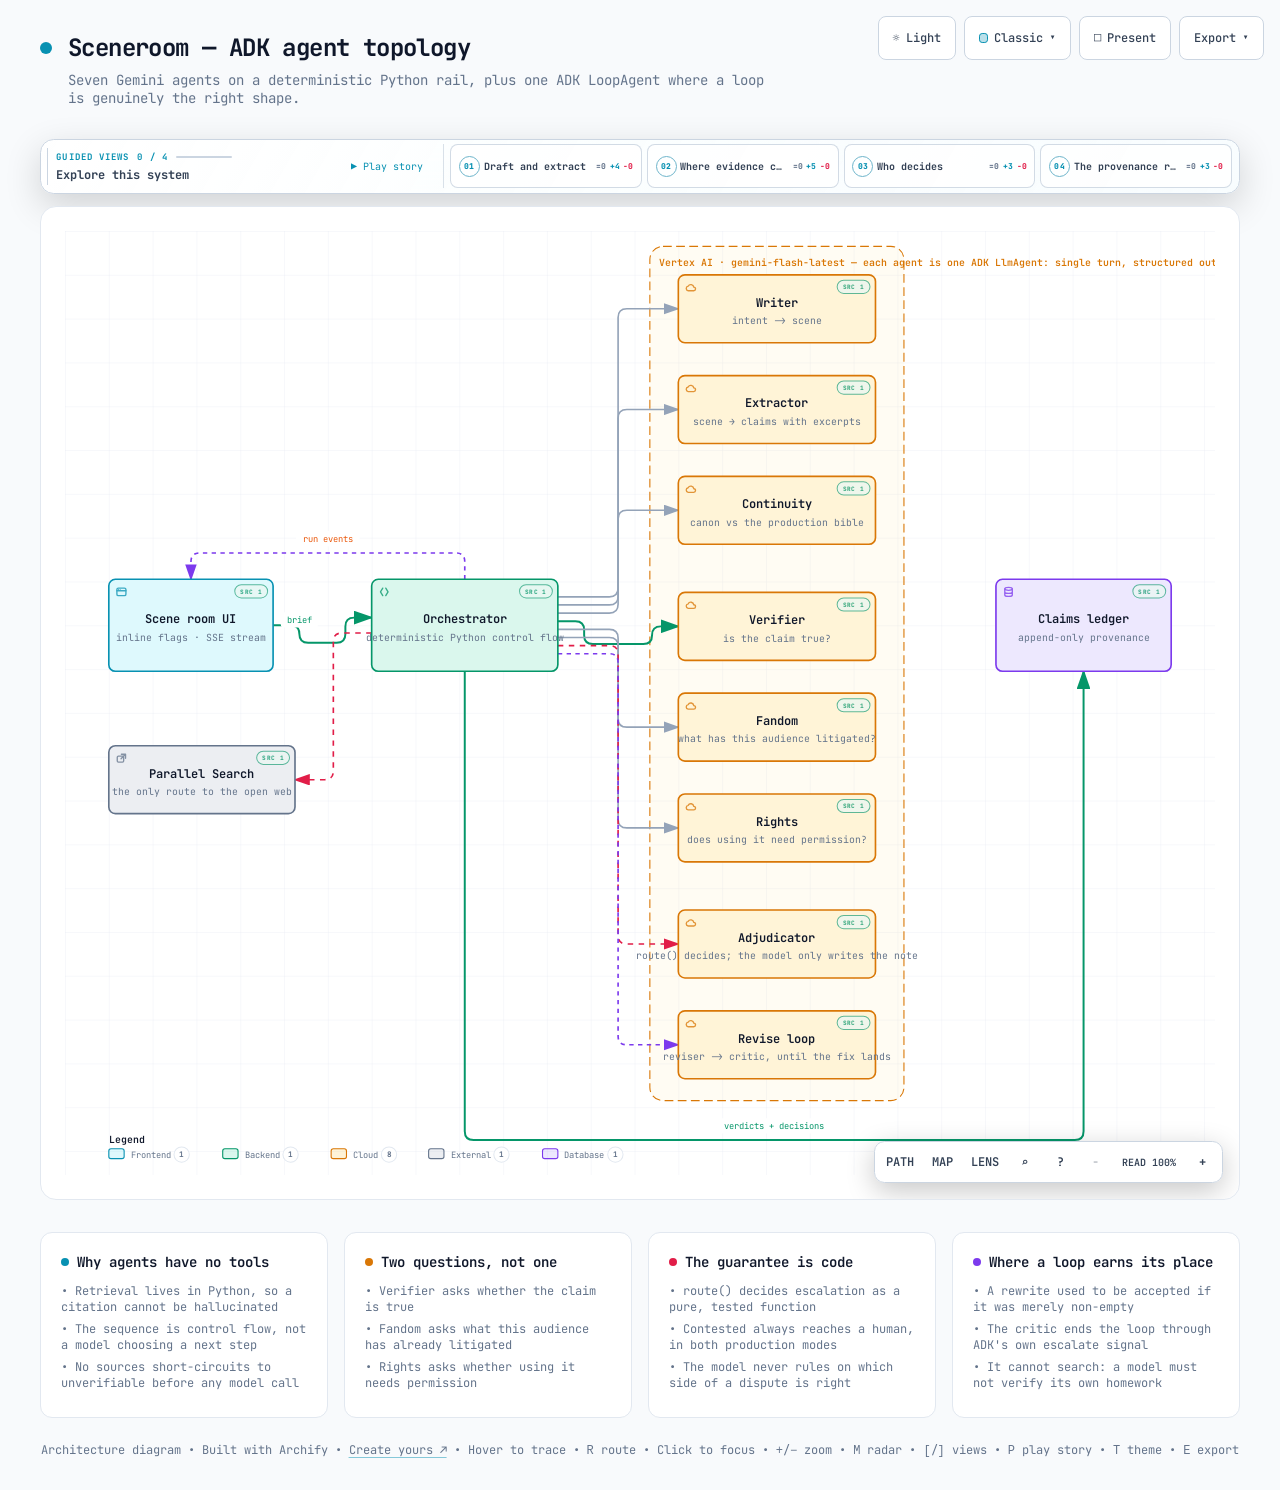
==== commit 0996cc26: "fix: a transient MCP failure stops being permanent, and the diagram grows a loop /api/health reporte" ====
--- a/docs/sceneroom-agents.html
+++ b/docs/sceneroom-agents.html
@@ -4498,11 +4498,11 @@
         <div class="pulse-dot"></div>
         <h1>Sceneroom — ADK agent topology</h1>
       </div>
-      <p class="subtitle">Seven single-turn Gemini agents on a deterministic Python rail. No agent calls a tool, another agent, or the web.</p>
+      <p class="subtitle">Seven Gemini agents on a deterministic Python rail, plus one ADK LoopAgent where a loop is genuinely the right shape.</p>
     </div>
 
     <script id="archify-guided-views-data" type="application/json">[{"id":"draft-path","label":"Draft and extract","focus":["room","orchestrator","writer","extractor"],"note":"The brief becomes a scene, then the scene becomes a list of checkable claims."},{"id":"evidence-path","label":"Where evidence comes from","focus":["orchestrator","parallel","verifier","fandom","rights"],"note":"The orchestrator retrieves. Agents only judge sources handed to them, so a citation cannot be invented."},{"id":"escalation","label":"Who decides","focus":["adjudicator","orchestrator","ledger"],"note":"Routing is a pure function; the model only writes the handoff note for a contested claim."},{"id":"record","label":"The provenance record","focus":["room","orchestrator","ledger"],"note":"Every verdict, decision and rationale is appended, never edited."}]</script>
-    <script id="archify-source-evidence-data" type="application/json">{"schemaVersion":1,"verified":true,"repository":{"url":"https://github.com/jwlai-cloud/sceneroom","revision":"e833bab42157f175d853cb51eef260e08c8a1279","shortRevision":"e833bab"},"referenceCount":11,"nodes":{"room":[{"path":"frontend/app.js","label":"console + run stream","href":"https://github.com/jwlai-cloud/sceneroom/blob/e833bab42157f175d853cb51eef260e08c8a1279/frontend/app.js"}],"orchestrator":[{"path":"app/orchestrator.py","label":"draft → check → adjudicate","href":"https://github.com/jwlai-cloud/sceneroom/blob/e833bab42157f175d853cb51eef260e08c8a1279/app/orchestrator.py"}],"writer":[{"path":"app/agents/writer.py","line":65,"href":"https://github.com/jwlai-cloud/sceneroom/blob/e833bab42157f175d853cb51eef260e08c8a1279/app/agents/writer.py#L65"}],"extractor":[{"path":"app/agents/extractor.py","line":73,"href":"https://github.com/jwlai-cloud/sceneroom/blob/e833bab42157f175d853cb51eef260e08c8a1279/app/agents/extractor.py#L73"}],"continuity":[{"path":"app/agents/continuity.py","href":"https://github.com/jwlai-cloud/sceneroom/blob/e833bab42157f175d853cb51eef260e08c8a1279/app/agents/continuity.py"}],"verifier":[{"path":"app/agents/verifier.py","line":102,"href":"https://github.com/jwlai-cloud/sceneroom/blob/e833bab42157f175d853cb51eef260e08c8a1279/app/agents/verifier.py#L102"}],"fandom":[{"path":"app/agents/verifier.py","line":113,"href":"https://github.com/jwlai-cloud/sceneroom/blob/e833bab42157f175d853cb51eef260e08c8a1279/app/agents/verifier.py#L113"}],"rights":[{"path":"app/agents/rights.py","href":"https://github.com/jwlai-cloud/sceneroom/blob/e833bab42157f175d853cb51eef260e08c8a1279/app/agents/rights.py"}],"adjudicator":[{"path":"app/agents/adjudicator.py","line":90,"label":"route() + handoff note","href":"https://github.com/jwlai-cloud/sceneroom/blob/e833bab42157f175d853cb51eef260e08c8a1279/app/agents/adjudicator.py#L90"}],"parallel":[{"path":"app/services/parallel_client.py","line":45,"href":"https://github.com/jwlai-cloud/sceneroom/blob/e833bab42157f175d853cb51eef260e08c8a1279/app/services/parallel_client.py#L45"}],"ledger":[{"path":"app/services/ledger.py","href":"https://github.com/jwlai-cloud/sceneroom/blob/e833bab42157f175d853cb51eef260e08c8a1279/app/services/ledger.py"}]}}</script>
+    <script id="archify-source-evidence-data" type="application/json">{"schemaVersion":1,"verified":true,"repository":{"url":"https://github.com/jwlai-cloud/sceneroom","revision":"c771e0430a16a2ac34e397f0bda0bead3cbb8f61","shortRevision":"c771e04"},"referenceCount":12,"nodes":{"room":[{"path":"frontend/app.js","label":"console + run stream","href":"https://github.com/jwlai-cloud/sceneroom/blob/c771e0430a16a2ac34e397f0bda0bead3cbb8f61/frontend/app.js"}],"orchestrator":[{"path":"app/orchestrator.py","label":"draft → check → adjudicate","href":"https://github.com/jwlai-cloud/sceneroom/blob/c771e0430a16a2ac34e397f0bda0bead3cbb8f61/app/orchestrator.py"}],"writer":[{"path":"app/agents/writer.py","line":65,"href":"https://github.com/jwlai-cloud/sceneroom/blob/c771e0430a16a2ac34e397f0bda0bead3cbb8f61/app/agents/writer.py#L65"}],"extractor":[{"path":"app/agents/extractor.py","line":73,"href":"https://github.com/jwlai-cloud/sceneroom/blob/c771e0430a16a2ac34e397f0bda0bead3cbb8f61/app/agents/extractor.py#L73"}],"continuity":[{"path":"app/agents/continuity.py","href":"https://github.com/jwlai-cloud/sceneroom/blob/c771e0430a16a2ac34e397f0bda0bead3cbb8f61/app/agents/continuity.py"}],"verifier":[{"path":"app/agents/verifier.py","line":102,"href":"https://github.com/jwlai-cloud/sceneroom/blob/c771e0430a16a2ac34e397f0bda0bead3cbb8f61/app/agents/verifier.py#L102"}],"fandom":[{"path":"app/agents/verifier.py","line":113,"href":"https://github.com/jwlai-cloud/sceneroom/blob/c771e0430a16a2ac34e397f0bda0bead3cbb8f61/app/agents/verifier.py#L113"}],"rights":[{"path":"app/agents/rights.py","href":"https://github.com/jwlai-cloud/sceneroom/blob/c771e0430a16a2ac34e397f0bda0bead3cbb8f61/app/agents/rights.py"}],"adjudicator":[{"path":"app/agents/adjudicator.py","line":90,"label":"route() + handoff note","href":"https://github.com/jwlai-cloud/sceneroom/blob/c771e0430a16a2ac34e397f0bda0bead3cbb8f61/app/agents/adjudicator.py#L90"}],"parallel":[{"path":"app/services/parallel_client.py","line":45,"href":"https://github.com/jwlai-cloud/sceneroom/blob/c771e0430a16a2ac34e397f0bda0bead3cbb8f61/app/services/parallel_client.py#L45"}],"ledger":[{"path":"app/services/ledger.py","href":"https://github.com/jwlai-cloud/sceneroom/blob/c771e0430a16a2ac34e397f0bda0bead3cbb8f61/app/services/ledger.py"}],"reviseloop":[{"path":"app/agents/reviser_loop.py","label":"LoopAgent + escalate","href":"https://github.com/jwlai-cloud/sceneroom/blob/c771e0430a16a2ac34e397f0bda0bead3cbb8f61/app/agents/reviser_loop.py"}]}}</script>
     <div class="guided-views no-print" id="guided-views" hidden aria-label="Guided diagram views">
       <button id="guided-view-prev" type="button" aria-label="Previous guided view" title="Previous guided view ([)">&#8592;</button>
       <div class="guided-view-copy">
@@ -4544,9 +4544,9 @@
 
     <!-- Main Diagram -->
     <div class="diagram-container" data-detail-level="read">
-      <svg viewBox="0 0 1050 770" role="img" aria-labelledby="archify-diagram-title archify-diagram-description" data-preset="classic" data-quality-profile="showcase">
+      <svg viewBox="0 0 1050 862" role="img" aria-labelledby="archify-diagram-title archify-diagram-description" data-preset="classic" data-quality-profile="showcase">
         <title id="archify-diagram-title">Sceneroom — ADK agent topology</title>
-        <desc id="archify-diagram-description">Seven single-turn Gemini agents on a deterministic Python rail. No agent calls a tool, another agent, or the web.</desc>
+        <desc id="archify-diagram-description">Seven Gemini agents on a deterministic Python rail, plus one ADK LoopAgent where a loop is genuinely the right shape.</desc>
         <!-- Definitions -->
         <defs>
           <marker id="arrowhead" markerWidth="10" markerHeight="7" refX="9" refY="3.5" orient="auto">
@@ -4570,21 +4570,22 @@
         <rect width="100%" height="100%" fill="url(#grid)" />
 
         <!-- Boundaries (behind everything) -->
-        <rect data-graph-role="structural-frame" data-composition-frame-kind="region" data-composition-frame-id="0" x="534" y="14" width="232" height="688" rx="12" class="c-region" stroke-width="1"/>
+        <rect data-graph-role="structural-frame" data-composition-frame-kind="region" data-composition-frame-id="0" x="534" y="14" width="232" height="780" rx="12" class="c-region" stroke-width="1"/>
         <text x="542" y="32" class="t-cloud" font-size="9" font-weight="600">Vertex AI · gemini-flash-latest — each agent is one ADK LlmAgent: single turn, structured output, no tools</text>
 
         <!-- Connection paths (before components for correct z-order) -->
         <path data-edge-from="room" data-edge-to="orchestrator" data-edge-label="brief" data-edge-key="0" data-edge-id="brief" data-composition-points="190,360;214,360;214,376;256,376;256,353;280,353" d="M 190 360 L 206 360 Q 214 360 214 368 L 214 368 Q 214 376 222 376 L 248 376 Q 256 376 256 368 L 256 361 Q 256 353 264 353 L 280 353" class="a-emphasis" stroke-width="1.8" marker-end="url(#arrowhead-emphasis)"/>
         <path data-edge-from="orchestrator" data-edge-to="writer" data-edge-key="1" data-edge-id="draft" data-composition-points="450,334;505,334;505,71;560,71" d="M 450 334 L 497 334 Q 505 334 505 326 L 505 79 Q 505 71 513 71 L 560 71" class="a-default" stroke-width="1.5" marker-end="url(#arrowhead)"/>
-        <path data-edge-from="orchestrator" data-edge-to="extractor" data-edge-key="2" data-edge-id="extract" data-composition-points="450,342.6666666666667;505,342.6666666666667;505,163;560,163" d="M 450 342.6666666666667 L 497 342.6666666666667 Q 505 342.6666666666667 505 334.6666666666667 L 505 171 Q 505 163 513 163 L 560 163" class="a-default" stroke-width="1.5" marker-end="url(#arrowhead)"/>
-        <path data-edge-from="orchestrator" data-edge-to="continuity" data-edge-key="3" data-edge-id="canon" data-composition-points="450,351.3333333333333;505,351.3333333333333;505,255;560,255" d="M 450 351.3333333333333 L 497 351.3333333333333 Q 505 351.3333333333333 505 343.3333333333333 L 505 263 Q 505 255 513 255 L 560 255" class="a-default" stroke-width="1.5" marker-end="url(#arrowhead)"/>
-        <path data-edge-from="orchestrator" data-edge-to="verifier" data-edge-key="4" data-edge-id="verify" data-composition-points="450,360;474,360;474,377;536,377;536,361;560,361" d="M 450 360 L 466 360 Q 474 360 474 368 L 474 369 Q 474 377 482 377 L 528 377 Q 536 377 536 369 L 536 369 Q 536 361 544 361 L 560 361" class="a-emphasis" stroke-width="1.8" marker-end="url(#arrowhead-emphasis)"/>
-        <path data-edge-from="orchestrator" data-edge-to="fandom" data-edge-key="5" data-edge-id="precedent" data-composition-points="450,368.6666666666667;505,368.6666666666667;505,453;560,453" d="M 450 368.6666666666667 L 497 368.6666666666667 Q 505 368.6666666666667 505 376.6666666666667 L 505 445 Q 505 453 513 453 L 560 453" class="a-default" stroke-width="1.5" marker-end="url(#arrowhead)"/>
-        <path data-edge-from="orchestrator" data-edge-to="rights" data-edge-key="6" data-edge-id="clearance" data-composition-points="450,377.3333333333333;505,377.3333333333333;505,545;560,545" d="M 450 377.3333333333333 L 497 377.3333333333333 Q 505 377.3333333333333 505 385.3333333333333 L 505 537 Q 505 545 513 545 L 560 545" class="a-default" stroke-width="1.5" marker-end="url(#arrowhead)"/>
+        <path data-edge-from="orchestrator" data-edge-to="extractor" data-edge-key="2" data-edge-id="extract" data-composition-points="450,341.42857142857144;505,341.42857142857144;505,163;560,163" d="M 450 341.42857142857144 L 497 341.42857142857144 Q 505 341.42857142857144 505 333.42857142857144 L 505 171 Q 505 163 513 163 L 560 163" class="a-default" stroke-width="1.5" marker-end="url(#arrowhead)"/>
+        <path data-edge-from="orchestrator" data-edge-to="continuity" data-edge-key="3" data-edge-id="canon" data-composition-points="450,348.85714285714283;505,348.85714285714283;505,255;560,255" d="M 450 348.85714285714283 L 497 348.85714285714283 Q 505 348.85714285714283 505 340.85714285714283 L 505 263 Q 505 255 513 255 L 560 255" class="a-default" stroke-width="1.5" marker-end="url(#arrowhead)"/>
+        <path data-edge-from="orchestrator" data-edge-to="verifier" data-edge-key="4" data-edge-id="verify" data-composition-points="450,356.2857142857143;474,356.2857142857143;474,377;536,377;536,361;560,361" d="M 450 356.2857142857143 L 466 356.2857142857143 Q 474 356.2857142857143 474 364.2857142857143 L 474 369 Q 474 377 482 377 L 528 377 Q 536 377 536 369 L 536 369 Q 536 361 544 361 L 560 361" class="a-emphasis" stroke-width="1.8" marker-end="url(#arrowhead-emphasis)"/>
+        <path data-edge-from="orchestrator" data-edge-to="fandom" data-edge-key="5" data-edge-id="precedent" data-composition-points="450,363.7142857142857;505,363.7142857142857;505,453;560,453" d="M 450 363.7142857142857 L 497 363.7142857142857 Q 505 363.7142857142857 505 371.7142857142857 L 505 445 Q 505 453 513 453 L 560 453" class="a-default" stroke-width="1.5" marker-end="url(#arrowhead)"/>
+        <path data-edge-from="orchestrator" data-edge-to="rights" data-edge-key="6" data-edge-id="clearance" data-composition-points="450,371.14285714285717;505,371.14285714285717;505,545;560,545" d="M 450 371.14285714285717 L 497 371.14285714285717 Q 505 371.14285714285717 505 379.14285714285717 L 505 537 Q 505 545 513 545 L 560 545" class="a-default" stroke-width="1.5" marker-end="url(#arrowhead)"/>
         <path data-edge-from="orchestrator" data-edge-to="parallel" data-edge-key="7" data-edge-id="retrieve" data-composition-points="280,367;245,367;245,501;210,501" d="M 280 367 L 253 367 Q 245 367 245 375 L 245 493 Q 245 501 237 501 L 210 501" class="a-security" stroke-width="1.5" marker-end="url(#arrowhead-security)"/>
-        <path data-edge-from="orchestrator" data-edge-to="ledger" data-edge-label="verdicts + decisions" data-edge-key="8" data-edge-id="record" data-composition-points="365,402;365,730;930,730;930,402" d="M 365 402 L 365 722 Q 365 730 373 730 L 922 730 Q 930 730 930 722 L 930 402" class="a-emphasis" stroke-width="1.8" marker-end="url(#arrowhead-emphasis)"/>
+        <path data-edge-from="orchestrator" data-edge-to="ledger" data-edge-label="verdicts + decisions" data-edge-key="8" data-edge-id="record" data-composition-points="365,402;365,830;930,830;930,402" d="M 365 402 L 365 822 Q 365 830 373 830 L 922 830 Q 930 830 930 822 L 930 402" class="a-emphasis" stroke-width="1.8" marker-end="url(#arrowhead-emphasis)"/>
         <path data-edge-from="orchestrator" data-edge-to="room" data-edge-label="run events" data-edge-key="9" data-edge-id="stream" data-composition-points="365,318;365,294;115,294;115,318" d="M 365 318 L 365 302 Q 365 294 357 294 L 123 294 Q 115 294 115 302 L 115 318" class="a-dashed" stroke-width="1.5" marker-end="url(#arrowhead-dashed)"/>
-        <path data-edge-from="orchestrator" data-edge-to="adjudicator" data-edge-key="10" data-edge-id="adjudicate" data-composition-points="450,386;505,386;505,651;560,651" d="M 450 386 L 497 386 Q 505 386 505 394 L 505 643 Q 505 651 513 651 L 560 651" class="a-security" stroke-width="1.5" marker-end="url(#arrowhead-security)"/>
+        <path data-edge-from="orchestrator" data-edge-to="adjudicator" data-edge-key="10" data-edge-id="adjudicate" data-composition-points="450,378.57142857142856;505,378.57142857142856;505,651;560,651" d="M 450 378.57142857142856 L 497 378.57142857142856 Q 505 378.57142857142856 505 386.57142857142856 L 505 643 Q 505 651 513 651 L 560 651" class="a-security" stroke-width="1.5" marker-end="url(#arrowhead-security)"/>
+        <path data-edge-from="orchestrator" data-edge-to="reviseloop" data-edge-key="11" data-edge-id="revise" data-composition-points="450,386;505,386;505,743;560,743" d="M 450 386 L 497 386 Q 505 386 505 394 L 505 735 Q 505 743 513 743 L 560 743" class="a-dashed" stroke-width="1.5" marker-end="url(#arrowhead-dashed)"/>
 
         <!-- Components -->
         <g id="node-room" data-node-id="room" data-node-label="Scene room UI" tabindex="0" role="button" aria-label="Focus Scene room UI, inline flags · SSE stream, Architecture component" aria-pressed="false" data-node-kind="frontend" data-node-sublabel="inline flags · SSE stream" data-node-tag="EventSource" data-node-context="Architecture component">
@@ -4614,15 +4615,15 @@
         <text data-detail="fine" x="365" y="394" class="t-backend" font-size="7" text-anchor="middle">the only caller</text>
         </g>
 
-        <g id="node-writer" data-node-id="writer" data-node-label="Writer / Reviser" tabindex="0" role="button" aria-label="Focus Writer / Reviser, intent → scene, and applies fixes, Vertex AI · gemini-flash-latest — each agent is one ADK LlmAgent: single turn, structured output, no tools" aria-pressed="false" data-node-kind="cloud" data-node-sublabel="intent → scene, and applies fixes" data-node-context="Vertex AI · gemini-flash-latest — each agent is one ADK LlmAgent: single turn, structured output, no tools">
-          <title>Writer / Reviser · intent → scene, and applies fixes · Vertex AI · gemini-flash-latest — each agent is one ADK LlmAgent: single turn, structured output, no tools</title>
+        <g id="node-writer" data-node-id="writer" data-node-label="Writer" tabindex="0" role="button" aria-label="Focus Writer, intent -&gt; scene, Vertex AI · gemini-flash-latest — each agent is one ADK LlmAgent: single turn, structured output, no tools" aria-pressed="false" data-node-kind="cloud" data-node-sublabel="intent -&gt; scene" data-node-context="Vertex AI · gemini-flash-latest — each agent is one ADK LlmAgent: single turn, structured output, no tools">
+          <title>Writer · intent -&gt; scene · Vertex AI · gemini-flash-latest — each agent is one ADK LlmAgent: single turn, structured output, no tools</title>
           <rect x="560" y="40" width="180" height="62" rx="6" class="c-mask"/>
           <rect x="560" y="40" width="180" height="62" rx="6" class="c-cloud" stroke-width="1.5"/>
           <g aria-hidden="true" data-semantic-sigil="cloud" class="semantic-sigil s-cloud" transform="translate(566 46) scale(0.6875)">
             <path d="M4.3 12.5h7.3a2.4 2.4 0 0 0 .2-4.8 4 4 0 0 0-7.5-1.3A3.1 3.1 0 0 0 4.3 12.5Z"/>
           </g>
-          <text data-detail-anchor x="650" y="69" class="t-primary" font-size="11" font-weight="600" text-anchor="middle">Writer / Reviser</text>
-        <text data-detail="context" x="650" y="85" class="t-muted" font-size="9" text-anchor="middle">intent → scene, and applies fixes</text>
+          <text data-detail-anchor x="650" y="69" class="t-primary" font-size="11" font-weight="600" text-anchor="middle">Writer</text>
+        <text data-detail="context" x="650" y="85" class="t-muted" font-size="9" text-anchor="middle">intent -&gt; scene</text>
         </g>
 
         <g id="node-extractor" data-node-id="extractor" data-node-label="Extractor" tabindex="0" role="button" aria-label="Focus Extractor, scene → claims with excerpts, Vertex AI · gemini-flash-latest — each agent is one ADK LlmAgent: single turn, structured output, no tools" aria-pressed="false" data-node-kind="cloud" data-node-sublabel="scene → claims with excerpts" data-node-context="Vertex AI · gemini-flash-latest — each agent is one ADK LlmAgent: single turn, structured output, no tools">
@@ -4719,6 +4720,18 @@
         <text data-detail="fine" x="930" y="394" class="t-database" font-size="7" text-anchor="middle">BigQuery on env</text>
         </g>
 
+        <g id="node-reviseloop" data-node-id="reviseloop" data-node-label="Revise loop" tabindex="0" role="button" aria-label="Focus Revise loop, reviser -&gt; critic, until the fix lands, Vertex AI · gemini-flash-latest — each agent is one ADK LlmAgent: single turn, structured output, no tools" aria-pressed="false" data-node-kind="cloud" data-node-sublabel="reviser -&gt; critic, until the fix lands" data-node-tag="ADK LoopAgent" data-node-context="Vertex AI · gemini-flash-latest — each agent is one ADK LlmAgent: single turn, structured output, no tools">
+          <title>Revise loop · reviser -&gt; critic, until the fix lands · Vertex AI · gemini-flash-latest — each agent is one ADK LlmAgent: single turn, structured output, no tools · ADK LoopAgent</title>
+          <rect x="560" y="712" width="180" height="62" rx="6" class="c-mask"/>
+          <rect x="560" y="712" width="180" height="62" rx="6" class="c-cloud" stroke-width="1.5"/>
+          <g aria-hidden="true" data-semantic-sigil="cloud" class="semantic-sigil s-cloud" transform="translate(566 718) scale(0.6875)">
+            <path d="M4.3 12.5h7.3a2.4 2.4 0 0 0 .2-4.8 4 4 0 0 0-7.5-1.3A3.1 3.1 0 0 0 4.3 12.5Z"/>
+          </g>
+          <text data-detail-anchor x="650" y="741" class="t-primary" font-size="11" font-weight="600" text-anchor="middle">Revise loop</text>
+        <text data-detail="context" x="650" y="757" class="t-muted" font-size="9" text-anchor="middle">reviser -&gt; critic, until the fix lands</text>
+        <text data-detail="fine" x="650" y="766" class="t-cloud" font-size="7" text-anchor="middle">ADK LoopAgent</text>
+        </g>
+
         <!-- Connection labels -->
         <g data-detail="context" data-edge-from="room" data-edge-to="orchestrator" data-edge-label="brief" data-edge-key="0" data-edge-id="brief">
           <rect x="197" y="348" width="34" height="14" rx="3" class="c-mask"/>
@@ -4732,8 +4745,8 @@
 
 
         <g data-detail="context" data-edge-from="orchestrator" data-edge-to="ledger" data-edge-label="verdicts + decisions" data-edge-key="8" data-edge-id="record">
-          <rect x="594.5" y="710" width="106" height="14" rx="3" class="c-mask"/>
-          <text x="647.5" y="720" class="t-backend" font-size="8" text-anchor="middle">verdicts + decisions</text>
+          <rect x="594.5" y="810" width="106" height="14" rx="3" class="c-mask"/>
+          <text x="647.5" y="820" class="t-backend" font-size="8" text-anchor="middle">verdicts + decisions</text>
         </g>
         <g data-detail="context" data-edge-from="orchestrator" data-edge-to="room" data-edge-label="run events" data-edge-key="9" data-edge-id="stream">
           <rect x="211" y="274" width="58" height="14" rx="3" class="c-mask"/>
@@ -4741,28 +4754,29 @@
         </g>
 
 
+
         <!-- Legend -->
         <g data-legend-bridge>
-          <text x="40" y="741" class="t-primary" font-size="9" font-weight="600">Legend</text>
+          <text x="40" y="833" class="t-primary" font-size="9" font-weight="600">Legend</text>
           <g data-legend-kind="frontend">
-            <rect x="40" y="746" width="14" height="9" rx="2" class="c-frontend" stroke-width="1"/>
-            <text x="60" y="754" class="t-muted" font-size="8">Frontend</text>
+            <rect x="40" y="838" width="14" height="9" rx="2" class="c-frontend" stroke-width="1"/>
+            <text x="60" y="846" class="t-muted" font-size="8">Frontend</text>
           </g>
           <g data-legend-kind="backend">
-            <rect x="144" y="746" width="14" height="9" rx="2" class="c-backend" stroke-width="1"/>
-            <text x="164" y="754" class="t-muted" font-size="8">Backend</text>
+            <rect x="144" y="838" width="14" height="9" rx="2" class="c-backend" stroke-width="1"/>
+            <text x="164" y="846" class="t-muted" font-size="8">Backend</text>
           </g>
           <g data-legend-kind="cloud">
-            <rect x="243" y="746" width="14" height="9" rx="2" class="c-cloud" stroke-width="1"/>
-            <text x="263" y="754" class="t-muted" font-size="8">Cloud</text>
+            <rect x="243" y="838" width="14" height="9" rx="2" class="c-cloud" stroke-width="1"/>
+            <text x="263" y="846" class="t-muted" font-size="8">Cloud</text>
           </g>
           <g data-legend-kind="external">
-            <rect x="332" y="746" width="14" height="9" rx="2" class="c-external" stroke-width="1"/>
-            <text x="352" y="754" class="t-muted" font-size="8">External</text>
+            <rect x="332" y="838" width="14" height="9" rx="2" class="c-external" stroke-width="1"/>
+            <text x="352" y="846" class="t-muted" font-size="8">External</text>
           </g>
           <g data-legend-kind="database">
-            <rect x="436" y="746" width="14" height="9" rx="2" class="c-database" stroke-width="1"/>
-            <text x="456" y="754" class="t-muted" font-size="8">Database</text>
+            <rect x="436" y="838" width="14" height="9" rx="2" class="c-database" stroke-width="1"/>
+            <text x="456" y="846" class="t-muted" font-size="8">Database</text>
           </g>
         </g>
       </svg>
@@ -4983,6 +4997,18 @@
           <li>&bull; The model never rules on which side of a dispute is right</li>
         </ul>
       </div>
+
+      <div class="card">
+        <div class="card-header">
+          <div class="card-dot violet"></div>
+          <h3>Where a loop earns its place</h3>
+        </div>
+        <ul>
+          <li>&bull; A rewrite used to be accepted if it was merely non-empty</li>
+          <li>&bull; The critic ends the loop through ADK&#39;s own escalate signal</li>
+          <li>&bull; It cannot search: a model must not verify its own homework</li>
+        </ul>
+      </div>
     </div>
 
     <!-- Footer -->
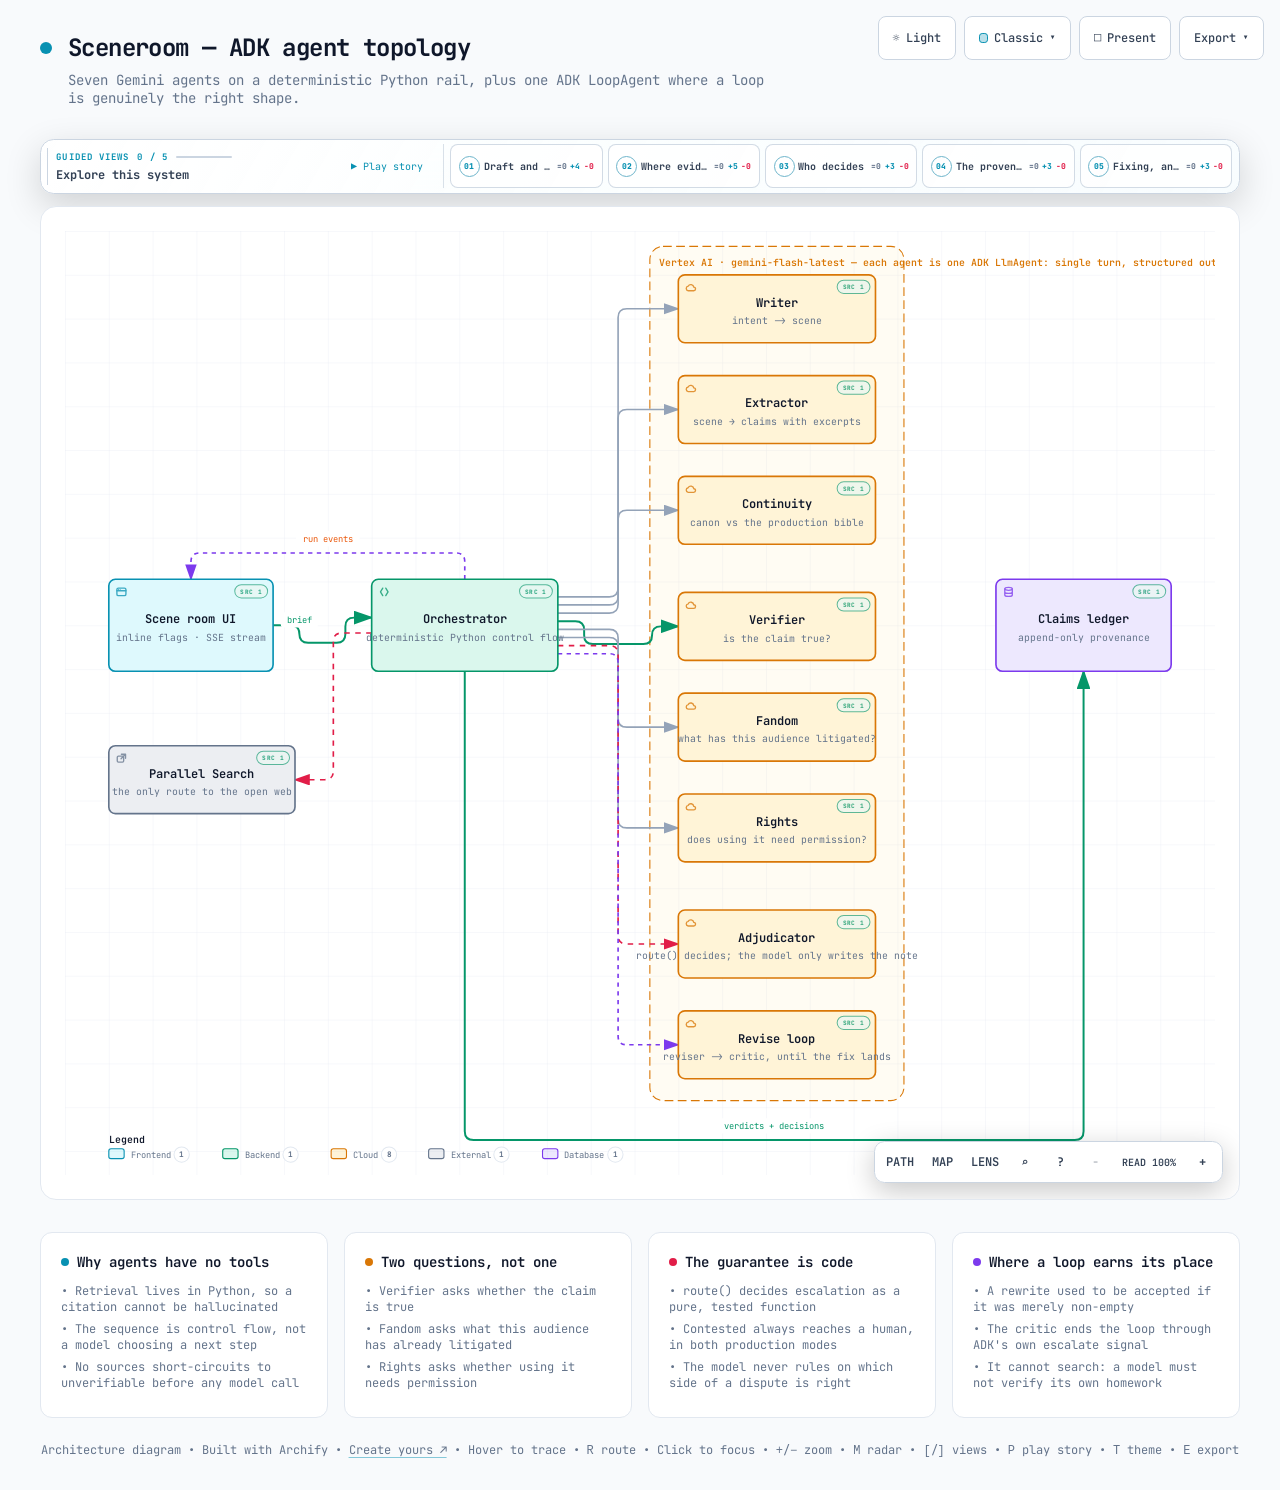
==== commit 622047d0: "docs: topology gets a view for the revise loop, repinned to HEAD The loop was in the diagram but had" ====
--- a/docs/sceneroom-agents.html
+++ b/docs/sceneroom-agents.html
@@ -4501,8 +4501,8 @@
       <p class="subtitle">Seven Gemini agents on a deterministic Python rail, plus one ADK LoopAgent where a loop is genuinely the right shape.</p>
     </div>
 
-    <script id="archify-guided-views-data" type="application/json">[{"id":"draft-path","label":"Draft and extract","focus":["room","orchestrator","writer","extractor"],"note":"The brief becomes a scene, then the scene becomes a list of checkable claims."},{"id":"evidence-path","label":"Where evidence comes from","focus":["orchestrator","parallel","verifier","fandom","rights"],"note":"The orchestrator retrieves. Agents only judge sources handed to them, so a citation cannot be invented."},{"id":"escalation","label":"Who decides","focus":["adjudicator","orchestrator","ledger"],"note":"Routing is a pure function; the model only writes the handoff note for a contested claim."},{"id":"record","label":"The provenance record","focus":["room","orchestrator","ledger"],"note":"Every verdict, decision and rationale is appended, never edited."}]</script>
-    <script id="archify-source-evidence-data" type="application/json">{"schemaVersion":1,"verified":true,"repository":{"url":"https://github.com/jwlai-cloud/sceneroom","revision":"c771e0430a16a2ac34e397f0bda0bead3cbb8f61","shortRevision":"c771e04"},"referenceCount":12,"nodes":{"room":[{"path":"frontend/app.js","label":"console + run stream","href":"https://github.com/jwlai-cloud/sceneroom/blob/c771e0430a16a2ac34e397f0bda0bead3cbb8f61/frontend/app.js"}],"orchestrator":[{"path":"app/orchestrator.py","label":"draft → check → adjudicate","href":"https://github.com/jwlai-cloud/sceneroom/blob/c771e0430a16a2ac34e397f0bda0bead3cbb8f61/app/orchestrator.py"}],"writer":[{"path":"app/agents/writer.py","line":65,"href":"https://github.com/jwlai-cloud/sceneroom/blob/c771e0430a16a2ac34e397f0bda0bead3cbb8f61/app/agents/writer.py#L65"}],"extractor":[{"path":"app/agents/extractor.py","line":73,"href":"https://github.com/jwlai-cloud/sceneroom/blob/c771e0430a16a2ac34e397f0bda0bead3cbb8f61/app/agents/extractor.py#L73"}],"continuity":[{"path":"app/agents/continuity.py","href":"https://github.com/jwlai-cloud/sceneroom/blob/c771e0430a16a2ac34e397f0bda0bead3cbb8f61/app/agents/continuity.py"}],"verifier":[{"path":"app/agents/verifier.py","line":102,"href":"https://github.com/jwlai-cloud/sceneroom/blob/c771e0430a16a2ac34e397f0bda0bead3cbb8f61/app/agents/verifier.py#L102"}],"fandom":[{"path":"app/agents/verifier.py","line":113,"href":"https://github.com/jwlai-cloud/sceneroom/blob/c771e0430a16a2ac34e397f0bda0bead3cbb8f61/app/agents/verifier.py#L113"}],"rights":[{"path":"app/agents/rights.py","href":"https://github.com/jwlai-cloud/sceneroom/blob/c771e0430a16a2ac34e397f0bda0bead3cbb8f61/app/agents/rights.py"}],"adjudicator":[{"path":"app/agents/adjudicator.py","line":90,"label":"route() + handoff note","href":"https://github.com/jwlai-cloud/sceneroom/blob/c771e0430a16a2ac34e397f0bda0bead3cbb8f61/app/agents/adjudicator.py#L90"}],"parallel":[{"path":"app/services/parallel_client.py","line":45,"href":"https://github.com/jwlai-cloud/sceneroom/blob/c771e0430a16a2ac34e397f0bda0bead3cbb8f61/app/services/parallel_client.py#L45"}],"ledger":[{"path":"app/services/ledger.py","href":"https://github.com/jwlai-cloud/sceneroom/blob/c771e0430a16a2ac34e397f0bda0bead3cbb8f61/app/services/ledger.py"}],"reviseloop":[{"path":"app/agents/reviser_loop.py","label":"LoopAgent + escalate","href":"https://github.com/jwlai-cloud/sceneroom/blob/c771e0430a16a2ac34e397f0bda0bead3cbb8f61/app/agents/reviser_loop.py"}]}}</script>
+    <script id="archify-guided-views-data" type="application/json">[{"id":"draft-path","label":"Draft and extract","focus":["room","orchestrator","writer","extractor"],"note":"The brief becomes a scene, then the scene becomes a list of checkable claims."},{"id":"evidence-path","label":"Where evidence comes from","focus":["orchestrator","parallel","verifier","fandom","rights"],"note":"The orchestrator retrieves. Agents only judge sources handed to them, so a citation cannot be invented."},{"id":"escalation","label":"Who decides","focus":["adjudicator","orchestrator","ledger"],"note":"Routing is a pure function; the model only writes the handoff note for a contested claim."},{"id":"record","label":"The provenance record","focus":["room","orchestrator","ledger"],"note":"Every verdict, decision and rationale is appended, never edited."},{"id":"revise","label":"Fixing, and checking the fix","focus":["orchestrator","reviseloop","verifier"],"note":"Choosing 'fix it' revises, judges the revision, and only then re-checks against the web."}]</script>
+    <script id="archify-source-evidence-data" type="application/json">{"schemaVersion":1,"verified":true,"repository":{"url":"https://github.com/jwlai-cloud/sceneroom","revision":"c9a188b506be1c4a0575371a333509fdeda08026","shortRevision":"c9a188b"},"referenceCount":12,"nodes":{"room":[{"path":"frontend/app.js","label":"console + run stream","href":"https://github.com/jwlai-cloud/sceneroom/blob/c9a188b506be1c4a0575371a333509fdeda08026/frontend/app.js"}],"orchestrator":[{"path":"app/orchestrator.py","label":"draft → check → adjudicate","href":"https://github.com/jwlai-cloud/sceneroom/blob/c9a188b506be1c4a0575371a333509fdeda08026/app/orchestrator.py"}],"writer":[{"path":"app/agents/writer.py","line":65,"href":"https://github.com/jwlai-cloud/sceneroom/blob/c9a188b506be1c4a0575371a333509fdeda08026/app/agents/writer.py#L65"}],"extractor":[{"path":"app/agents/extractor.py","line":73,"href":"https://github.com/jwlai-cloud/sceneroom/blob/c9a188b506be1c4a0575371a333509fdeda08026/app/agents/extractor.py#L73"}],"continuity":[{"path":"app/agents/continuity.py","href":"https://github.com/jwlai-cloud/sceneroom/blob/c9a188b506be1c4a0575371a333509fdeda08026/app/agents/continuity.py"}],"verifier":[{"path":"app/agents/verifier.py","line":102,"href":"https://github.com/jwlai-cloud/sceneroom/blob/c9a188b506be1c4a0575371a333509fdeda08026/app/agents/verifier.py#L102"}],"fandom":[{"path":"app/agents/verifier.py","line":113,"href":"https://github.com/jwlai-cloud/sceneroom/blob/c9a188b506be1c4a0575371a333509fdeda08026/app/agents/verifier.py#L113"}],"rights":[{"path":"app/agents/rights.py","href":"https://github.com/jwlai-cloud/sceneroom/blob/c9a188b506be1c4a0575371a333509fdeda08026/app/agents/rights.py"}],"adjudicator":[{"path":"app/agents/adjudicator.py","line":90,"label":"route() + handoff note","href":"https://github.com/jwlai-cloud/sceneroom/blob/c9a188b506be1c4a0575371a333509fdeda08026/app/agents/adjudicator.py#L90"}],"parallel":[{"path":"app/services/parallel_client.py","line":45,"href":"https://github.com/jwlai-cloud/sceneroom/blob/c9a188b506be1c4a0575371a333509fdeda08026/app/services/parallel_client.py#L45"}],"ledger":[{"path":"app/services/ledger.py","href":"https://github.com/jwlai-cloud/sceneroom/blob/c9a188b506be1c4a0575371a333509fdeda08026/app/services/ledger.py"}],"reviseloop":[{"path":"app/agents/reviser_loop.py","label":"LoopAgent + escalate","href":"https://github.com/jwlai-cloud/sceneroom/blob/c9a188b506be1c4a0575371a333509fdeda08026/app/agents/reviser_loop.py"}]}}</script>
     <div class="guided-views no-print" id="guided-views" hidden aria-label="Guided diagram views">
       <button id="guided-view-prev" type="button" aria-label="Previous guided view" title="Previous guided view ([)">&#8592;</button>
       <div class="guided-view-copy">
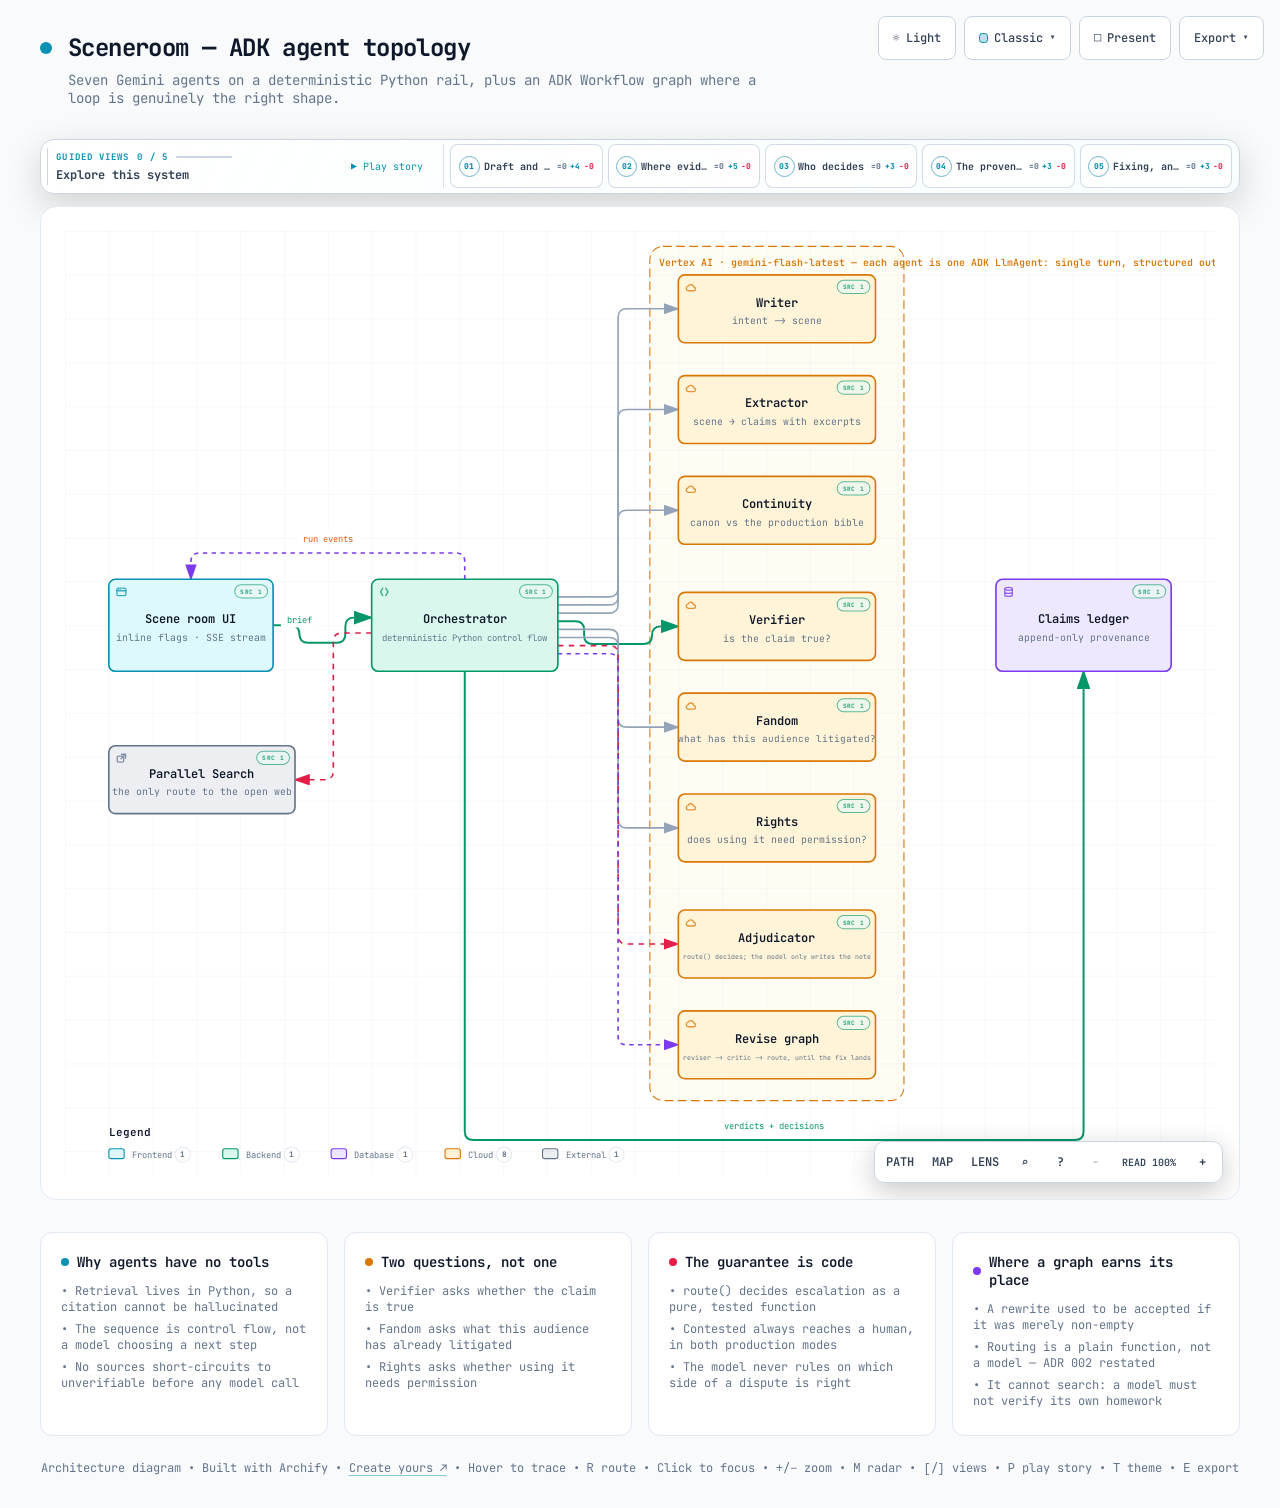
==== commit 17c790cb: "docs: bring every artefact up to the Workflow port, and add the tutorial The port and the ADK upgrad" ====
--- a/docs/sceneroom-agents.html
+++ b/docs/sceneroom-agents.html
@@ -3,7 +3,7 @@
 <head>
   <meta charset="UTF-8">
   <meta name="viewport" content="width=device-width, initial-scale=1.0">
-  <meta name="generator" content="archify 2.12.0">
+  <meta name="generator" content="archify 2.13.0">
   <title>Sceneroom — ADK agent topology Diagram</title>
   <script>
     // Resolve the theme before first paint so light-preference users don't
@@ -4498,11 +4498,11 @@
         <div class="pulse-dot"></div>
         <h1>Sceneroom — ADK agent topology</h1>
       </div>
-      <p class="subtitle">Seven Gemini agents on a deterministic Python rail, plus one ADK LoopAgent where a loop is genuinely the right shape.</p>
+      <p class="subtitle">Seven Gemini agents on a deterministic Python rail, plus an ADK Workflow graph where a loop is genuinely the right shape.</p>
     </div>
 
-    <script id="archify-guided-views-data" type="application/json">[{"id":"draft-path","label":"Draft and extract","focus":["room","orchestrator","writer","extractor"],"note":"The brief becomes a scene, then the scene becomes a list of checkable claims."},{"id":"evidence-path","label":"Where evidence comes from","focus":["orchestrator","parallel","verifier","fandom","rights"],"note":"The orchestrator retrieves. Agents only judge sources handed to them, so a citation cannot be invented."},{"id":"escalation","label":"Who decides","focus":["adjudicator","orchestrator","ledger"],"note":"Routing is a pure function; the model only writes the handoff note for a contested claim."},{"id":"record","label":"The provenance record","focus":["room","orchestrator","ledger"],"note":"Every verdict, decision and rationale is appended, never edited."},{"id":"revise","label":"Fixing, and checking the fix","focus":["orchestrator","reviseloop","verifier"],"note":"Choosing 'fix it' revises, judges the revision, and only then re-checks against the web."}]</script>
-    <script id="archify-source-evidence-data" type="application/json">{"schemaVersion":1,"verified":true,"repository":{"url":"https://github.com/jwlai-cloud/sceneroom","revision":"c9a188b506be1c4a0575371a333509fdeda08026","shortRevision":"c9a188b"},"referenceCount":12,"nodes":{"room":[{"path":"frontend/app.js","label":"console + run stream","href":"https://github.com/jwlai-cloud/sceneroom/blob/c9a188b506be1c4a0575371a333509fdeda08026/frontend/app.js"}],"orchestrator":[{"path":"app/orchestrator.py","label":"draft → check → adjudicate","href":"https://github.com/jwlai-cloud/sceneroom/blob/c9a188b506be1c4a0575371a333509fdeda08026/app/orchestrator.py"}],"writer":[{"path":"app/agents/writer.py","line":65,"href":"https://github.com/jwlai-cloud/sceneroom/blob/c9a188b506be1c4a0575371a333509fdeda08026/app/agents/writer.py#L65"}],"extractor":[{"path":"app/agents/extractor.py","line":73,"href":"https://github.com/jwlai-cloud/sceneroom/blob/c9a188b506be1c4a0575371a333509fdeda08026/app/agents/extractor.py#L73"}],"continuity":[{"path":"app/agents/continuity.py","href":"https://github.com/jwlai-cloud/sceneroom/blob/c9a188b506be1c4a0575371a333509fdeda08026/app/agents/continuity.py"}],"verifier":[{"path":"app/agents/verifier.py","line":102,"href":"https://github.com/jwlai-cloud/sceneroom/blob/c9a188b506be1c4a0575371a333509fdeda08026/app/agents/verifier.py#L102"}],"fandom":[{"path":"app/agents/verifier.py","line":113,"href":"https://github.com/jwlai-cloud/sceneroom/blob/c9a188b506be1c4a0575371a333509fdeda08026/app/agents/verifier.py#L113"}],"rights":[{"path":"app/agents/rights.py","href":"https://github.com/jwlai-cloud/sceneroom/blob/c9a188b506be1c4a0575371a333509fdeda08026/app/agents/rights.py"}],"adjudicator":[{"path":"app/agents/adjudicator.py","line":90,"label":"route() + handoff note","href":"https://github.com/jwlai-cloud/sceneroom/blob/c9a188b506be1c4a0575371a333509fdeda08026/app/agents/adjudicator.py#L90"}],"parallel":[{"path":"app/services/parallel_client.py","line":45,"href":"https://github.com/jwlai-cloud/sceneroom/blob/c9a188b506be1c4a0575371a333509fdeda08026/app/services/parallel_client.py#L45"}],"ledger":[{"path":"app/services/ledger.py","href":"https://github.com/jwlai-cloud/sceneroom/blob/c9a188b506be1c4a0575371a333509fdeda08026/app/services/ledger.py"}],"reviseloop":[{"path":"app/agents/reviser_loop.py","label":"LoopAgent + escalate","href":"https://github.com/jwlai-cloud/sceneroom/blob/c9a188b506be1c4a0575371a333509fdeda08026/app/agents/reviser_loop.py"}]}}</script>
+    <script id="archify-guided-views-data" type="application/json">[{"id":"draft-path","label":"Draft and extract","focus":["room","orchestrator","writer","extractor"],"note":"The brief becomes a scene, then the scene becomes a list of checkable claims."},{"id":"evidence-path","label":"Where evidence comes from","focus":["orchestrator","parallel","verifier","fandom","rights"],"note":"The orchestrator retrieves. Agents only judge sources handed to them, so a citation cannot be invented."},{"id":"escalation","label":"Who decides","focus":["adjudicator","orchestrator","ledger"],"note":"Routing is a pure function; the model only writes the handoff note for a contested claim."},{"id":"record","label":"The provenance record","focus":["room","orchestrator","ledger"],"note":"Every verdict, decision and rationale is appended, never edited."},{"id":"revise","label":"Fixing, and checking the fix","focus":["orchestrator","reviseloop","verifier"],"note":"Choosing 'fix it' revises, judges the revision, and routes in code — only then re-checking against the web."}]</script>
+    <script id="archify-source-evidence-data" type="application/json">{"schemaVersion":1,"verified":true,"repository":{"url":"https://github.com/jwlai-cloud/sceneroom","revision":"be0ea5215373cb5f4b9a2c580cdfbc68c22e3972","shortRevision":"be0ea52"},"referenceCount":12,"nodes":{"room":[{"path":"frontend/app.js","label":"console + run stream","href":"https://github.com/jwlai-cloud/sceneroom/blob/be0ea5215373cb5f4b9a2c580cdfbc68c22e3972/frontend/app.js"}],"orchestrator":[{"path":"app/orchestrator.py","label":"draft → check → adjudicate","href":"https://github.com/jwlai-cloud/sceneroom/blob/be0ea5215373cb5f4b9a2c580cdfbc68c22e3972/app/orchestrator.py"}],"writer":[{"path":"app/agents/writer.py","line":65,"href":"https://github.com/jwlai-cloud/sceneroom/blob/be0ea5215373cb5f4b9a2c580cdfbc68c22e3972/app/agents/writer.py#L65"}],"extractor":[{"path":"app/agents/extractor.py","line":73,"href":"https://github.com/jwlai-cloud/sceneroom/blob/be0ea5215373cb5f4b9a2c580cdfbc68c22e3972/app/agents/extractor.py#L73"}],"continuity":[{"path":"app/agents/continuity.py","href":"https://github.com/jwlai-cloud/sceneroom/blob/be0ea5215373cb5f4b9a2c580cdfbc68c22e3972/app/agents/continuity.py"}],"verifier":[{"path":"app/agents/verifier.py","line":102,"href":"https://github.com/jwlai-cloud/sceneroom/blob/be0ea5215373cb5f4b9a2c580cdfbc68c22e3972/app/agents/verifier.py#L102"}],"fandom":[{"path":"app/agents/verifier.py","line":113,"href":"https://github.com/jwlai-cloud/sceneroom/blob/be0ea5215373cb5f4b9a2c580cdfbc68c22e3972/app/agents/verifier.py#L113"}],"rights":[{"path":"app/agents/rights.py","href":"https://github.com/jwlai-cloud/sceneroom/blob/be0ea5215373cb5f4b9a2c580cdfbc68c22e3972/app/agents/rights.py"}],"adjudicator":[{"path":"app/agents/adjudicator.py","line":90,"label":"route() + handoff note","href":"https://github.com/jwlai-cloud/sceneroom/blob/be0ea5215373cb5f4b9a2c580cdfbc68c22e3972/app/agents/adjudicator.py#L90"}],"parallel":[{"path":"app/services/parallel_client.py","line":45,"href":"https://github.com/jwlai-cloud/sceneroom/blob/be0ea5215373cb5f4b9a2c580cdfbc68c22e3972/app/services/parallel_client.py#L45"}],"ledger":[{"path":"app/services/ledger.py","href":"https://github.com/jwlai-cloud/sceneroom/blob/be0ea5215373cb5f4b9a2c580cdfbc68c22e3972/app/services/ledger.py"}],"reviseloop":[{"path":"app/agents/revise_workflow.py","label":"Workflow + Event(route=...)","href":"https://github.com/jwlai-cloud/sceneroom/blob/be0ea5215373cb5f4b9a2c580cdfbc68c22e3972/app/agents/revise_workflow.py"}]}}</script>
     <div class="guided-views no-print" id="guided-views" hidden aria-label="Guided diagram views">
       <button id="guided-view-prev" type="button" aria-label="Previous guided view" title="Previous guided view ([)">&#8592;</button>
       <div class="guided-view-copy">
@@ -4546,7 +4546,7 @@
     <div class="diagram-container" data-detail-level="read">
       <svg viewBox="0 0 1050 862" role="img" aria-labelledby="archify-diagram-title archify-diagram-description" data-preset="classic" data-quality-profile="showcase">
         <title id="archify-diagram-title">Sceneroom — ADK agent topology</title>
-        <desc id="archify-diagram-description">Seven Gemini agents on a deterministic Python rail, plus one ADK LoopAgent where a loop is genuinely the right shape.</desc>
+        <desc id="archify-diagram-description">Seven Gemini agents on a deterministic Python rail, plus an ADK Workflow graph where a loop is genuinely the right shape.</desc>
         <!-- Definitions -->
         <defs>
           <marker id="arrowhead" markerWidth="10" markerHeight="7" refX="9" refY="3.5" orient="auto">
@@ -4611,7 +4611,7 @@
             <path d="M6 3 3 8l3 5M10 3l3 5-3 5"/>
           </g>
           <text data-detail-anchor x="365" y="358" class="t-primary" font-size="11" font-weight="600" text-anchor="middle">Orchestrator</text>
-        <text data-detail="context" x="365" y="374" class="t-muted" font-size="9" text-anchor="middle">deterministic Python control flow</text>
+        <text data-detail="context" x="365" y="374" class="t-muted" font-size="8.1" text-anchor="middle">deterministic Python control flow</text>
         <text data-detail="fine" x="365" y="394" class="t-backend" font-size="7" text-anchor="middle">the only caller</text>
         </g>
 
@@ -4668,7 +4668,7 @@
             <path d="M4.3 12.5h7.3a2.4 2.4 0 0 0 .2-4.8 4 4 0 0 0-7.5-1.3A3.1 3.1 0 0 0 4.3 12.5Z"/>
           </g>
           <text data-detail-anchor x="650" y="451" class="t-primary" font-size="11" font-weight="600" text-anchor="middle">Fandom</text>
-        <text data-detail="context" x="650" y="467" class="t-muted" font-size="9" text-anchor="middle">what has this audience litigated?</text>
+        <text data-detail="context" x="650" y="467" class="t-muted" font-size="8.6" text-anchor="middle">what has this audience litigated?</text>
         </g>
 
         <g id="node-rights" data-node-id="rights" data-node-label="Rights" tabindex="0" role="button" aria-label="Focus Rights, does using it need permission?, Vertex AI · gemini-flash-latest — each agent is one ADK LlmAgent: single turn, structured output, no tools" aria-pressed="false" data-node-kind="cloud" data-node-sublabel="does using it need permission?" data-node-tag="never says cleared" data-node-context="Vertex AI · gemini-flash-latest — each agent is one ADK LlmAgent: single turn, structured output, no tools">
@@ -4691,7 +4691,7 @@
             <path d="M4.3 12.5h7.3a2.4 2.4 0 0 0 .2-4.8 4 4 0 0 0-7.5-1.3A3.1 3.1 0 0 0 4.3 12.5Z"/>
           </g>
           <text data-detail-anchor x="650" y="649" class="t-primary" font-size="11" font-weight="600" text-anchor="middle">Adjudicator</text>
-        <text data-detail="context" x="650" y="665" class="t-muted" font-size="9" text-anchor="middle">route() decides; the model only writes the note</text>
+        <text data-detail="context" x="650" y="665" class="t-muted" font-size="6" text-anchor="middle">route() decides; the model only writes the note</text>
         <text data-detail="fine" x="650" y="674" class="t-cloud" font-size="7" text-anchor="middle">routing is code</text>
         </g>
 
@@ -4720,16 +4720,16 @@
         <text data-detail="fine" x="930" y="394" class="t-database" font-size="7" text-anchor="middle">BigQuery on env</text>
         </g>
 
-        <g id="node-reviseloop" data-node-id="reviseloop" data-node-label="Revise loop" tabindex="0" role="button" aria-label="Focus Revise loop, reviser -&gt; critic, until the fix lands, Vertex AI · gemini-flash-latest — each agent is one ADK LlmAgent: single turn, structured output, no tools" aria-pressed="false" data-node-kind="cloud" data-node-sublabel="reviser -&gt; critic, until the fix lands" data-node-tag="ADK LoopAgent" data-node-context="Vertex AI · gemini-flash-latest — each agent is one ADK LlmAgent: single turn, structured output, no tools">
-          <title>Revise loop · reviser -&gt; critic, until the fix lands · Vertex AI · gemini-flash-latest — each agent is one ADK LlmAgent: single turn, structured output, no tools · ADK LoopAgent</title>
+        <g id="node-reviseloop" data-node-id="reviseloop" data-node-label="Revise graph" tabindex="0" role="button" aria-label="Focus Revise graph, reviser -&gt; critic -&gt; route, until the fix lands, Vertex AI · gemini-flash-latest — each agent is one ADK LlmAgent: single turn, structured output, no tools" aria-pressed="false" data-node-kind="cloud" data-node-sublabel="reviser -&gt; critic -&gt; route, until the fix lands" data-node-tag="ADK Workflow" data-node-context="Vertex AI · gemini-flash-latest — each agent is one ADK LlmAgent: single turn, structured output, no tools">
+          <title>Revise graph · reviser -&gt; critic -&gt; route, until the fix lands · Vertex AI · gemini-flash-latest — each agent is one ADK LlmAgent: single turn, structured output, no tools · ADK Workflow</title>
           <rect x="560" y="712" width="180" height="62" rx="6" class="c-mask"/>
           <rect x="560" y="712" width="180" height="62" rx="6" class="c-cloud" stroke-width="1.5"/>
           <g aria-hidden="true" data-semantic-sigil="cloud" class="semantic-sigil s-cloud" transform="translate(566 718) scale(0.6875)">
             <path d="M4.3 12.5h7.3a2.4 2.4 0 0 0 .2-4.8 4 4 0 0 0-7.5-1.3A3.1 3.1 0 0 0 4.3 12.5Z"/>
           </g>
-          <text data-detail-anchor x="650" y="741" class="t-primary" font-size="11" font-weight="600" text-anchor="middle">Revise loop</text>
-        <text data-detail="context" x="650" y="757" class="t-muted" font-size="9" text-anchor="middle">reviser -&gt; critic, until the fix lands</text>
-        <text data-detail="fine" x="650" y="766" class="t-cloud" font-size="7" text-anchor="middle">ADK LoopAgent</text>
+          <text data-detail-anchor x="650" y="741" class="t-primary" font-size="11" font-weight="600" text-anchor="middle">Revise graph</text>
+        <text data-detail="context" x="650" y="757" class="t-muted" font-size="6" text-anchor="middle">reviser -&gt; critic -&gt; route, until the fix lands</text>
+        <text data-detail="fine" x="650" y="766" class="t-cloud" font-size="7" text-anchor="middle">ADK Workflow</text>
         </g>
 
         <!-- Connection labels -->
@@ -4756,27 +4756,27 @@
 
 
         <!-- Legend -->
-        <g data-legend-bridge>
-          <text x="40" y="833" class="t-primary" font-size="9" font-weight="600">Legend</text>
-          <g data-legend-kind="frontend">
+        <g data-legend data-legend-bridge>
+          <text x="40" y="826" class="t-primary" font-size="10" font-weight="600">Legend</text>
+          <g data-legend-semantic-kind="frontend" data-legend-kind="frontend" data-legend-label="Frontend" data-legend-x="40" data-legend-baseline="846" data-legend-width="82">
             <rect x="40" y="838" width="14" height="9" rx="2" class="c-frontend" stroke-width="1"/>
-            <text x="60" y="846" class="t-muted" font-size="8">Frontend</text>
+            <text x="61" y="846" class="t-muted" font-size="8">Frontend</text>
           </g>
-          <g data-legend-kind="backend">
+          <g data-legend-semantic-kind="backend" data-legend-kind="backend" data-legend-label="Backend" data-legend-x="144" data-legend-baseline="846" data-legend-width="77">
             <rect x="144" y="838" width="14" height="9" rx="2" class="c-backend" stroke-width="1"/>
-            <text x="164" y="846" class="t-muted" font-size="8">Backend</text>
+            <text x="165" y="846" class="t-muted" font-size="8">Backend</text>
           </g>
-          <g data-legend-kind="cloud">
-            <rect x="243" y="838" width="14" height="9" rx="2" class="c-cloud" stroke-width="1"/>
-            <text x="263" y="846" class="t-muted" font-size="8">Cloud</text>
+          <g data-legend-semantic-kind="database" data-legend-kind="database" data-legend-label="Database" data-legend-x="243" data-legend-baseline="846" data-legend-width="82">
+            <rect x="243" y="838" width="14" height="9" rx="2" class="c-database" stroke-width="1"/>
+            <text x="264" y="846" class="t-muted" font-size="8">Database</text>
           </g>
-          <g data-legend-kind="external">
-            <rect x="332" y="838" width="14" height="9" rx="2" class="c-external" stroke-width="1"/>
-            <text x="352" y="846" class="t-muted" font-size="8">External</text>
+          <g data-legend-semantic-kind="cloud" data-legend-kind="cloud" data-legend-label="Cloud" data-legend-x="347" data-legend-baseline="846" data-legend-width="67">
+            <rect x="347" y="838" width="14" height="9" rx="2" class="c-cloud" stroke-width="1"/>
+            <text x="368" y="846" class="t-muted" font-size="8">Cloud</text>
           </g>
-          <g data-legend-kind="database">
-            <rect x="436" y="838" width="14" height="9" rx="2" class="c-database" stroke-width="1"/>
-            <text x="456" y="846" class="t-muted" font-size="8">Database</text>
+          <g data-legend-semantic-kind="external" data-legend-kind="external" data-legend-label="External" data-legend-x="436" data-legend-baseline="846" data-legend-width="82">
+            <rect x="436" y="838" width="14" height="9" rx="2" class="c-external" stroke-width="1"/>
+            <text x="457" y="846" class="t-muted" font-size="8">External</text>
           </g>
         </g>
       </svg>
@@ -5001,11 +5001,11 @@
       <div class="card">
         <div class="card-header">
           <div class="card-dot violet"></div>
-          <h3>Where a loop earns its place</h3>
+          <h3>Where a graph earns its place</h3>
         </div>
         <ul>
           <li>&bull; A rewrite used to be accepted if it was merely non-empty</li>
-          <li>&bull; The critic ends the loop through ADK&#39;s own escalate signal</li>
+          <li>&bull; Routing is a plain function, not a model — ADR 002 restated</li>
           <li>&bull; It cannot search: a model must not verify its own homework</li>
         </ul>
       </div>
@@ -5495,6 +5495,7 @@
         });
         Array.prototype.forEach.call(clone.querySelectorAll('[data-legend-kind]'), function (el) {
           el.removeAttribute('data-legend-kind');
+          el.removeAttribute('data-legend-label');
           el.removeAttribute('data-legend-count');
           el.removeAttribute('data-legend-zero');
           el.removeAttribute('data-legend-selected');
@@ -12453,7 +12454,8 @@
           }
           entry.setAttribute('role', 'button');
           entry.setAttribute('tabindex', legendEntries.length ? '-1' : '0');
-          entry.setAttribute('aria-label', 'Inspect ' + fact.label + ', ' + count + ' node' + (count === 1 ? '' : 's'));
+          var visibleLabel = entry.getAttribute('data-legend-label') || fact.label;
+          entry.setAttribute('aria-label', 'Inspect ' + visibleLabel + ', ' + count + ' node' + (count === 1 ? '' : 's'));
           entry.setAttribute('aria-pressed', 'false');
           entry.setAttribute('aria-haspopup', 'dialog');
           entry.setAttribute('aria-controls', 'semantic-lens');
